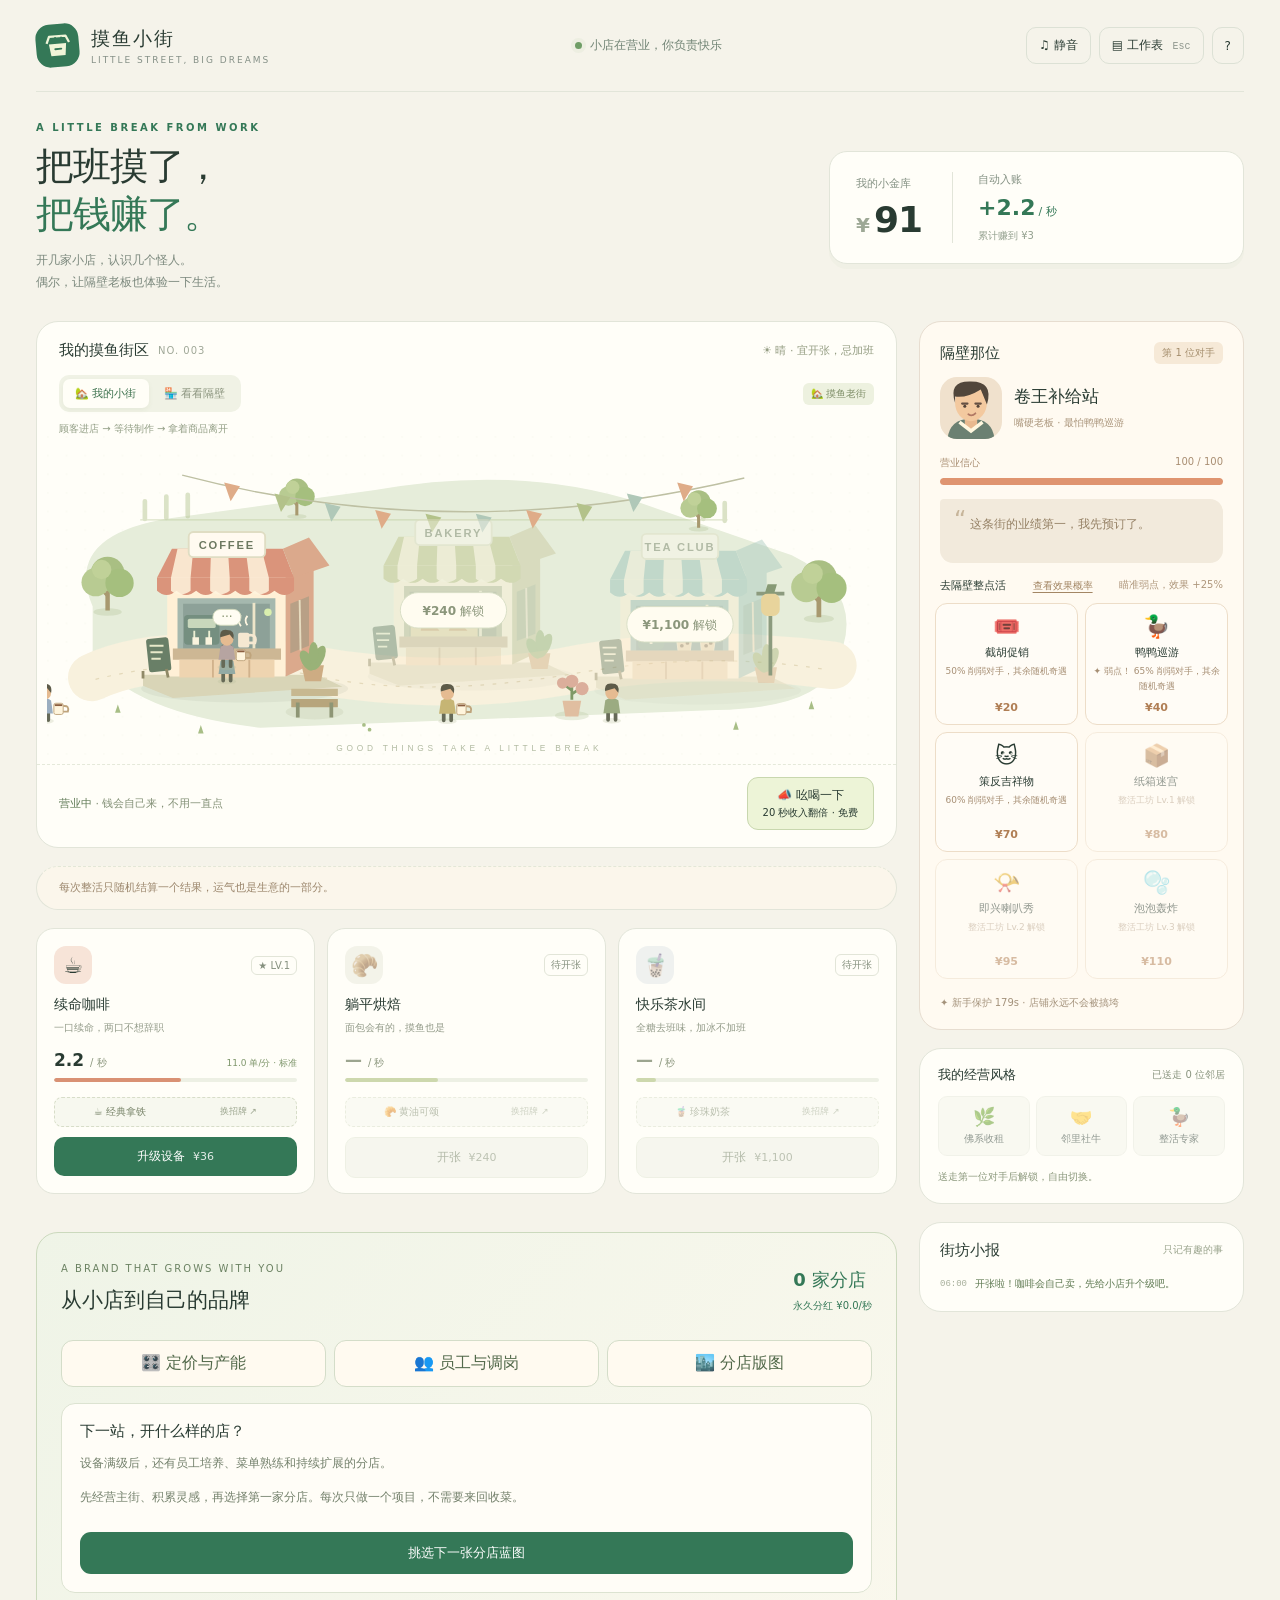
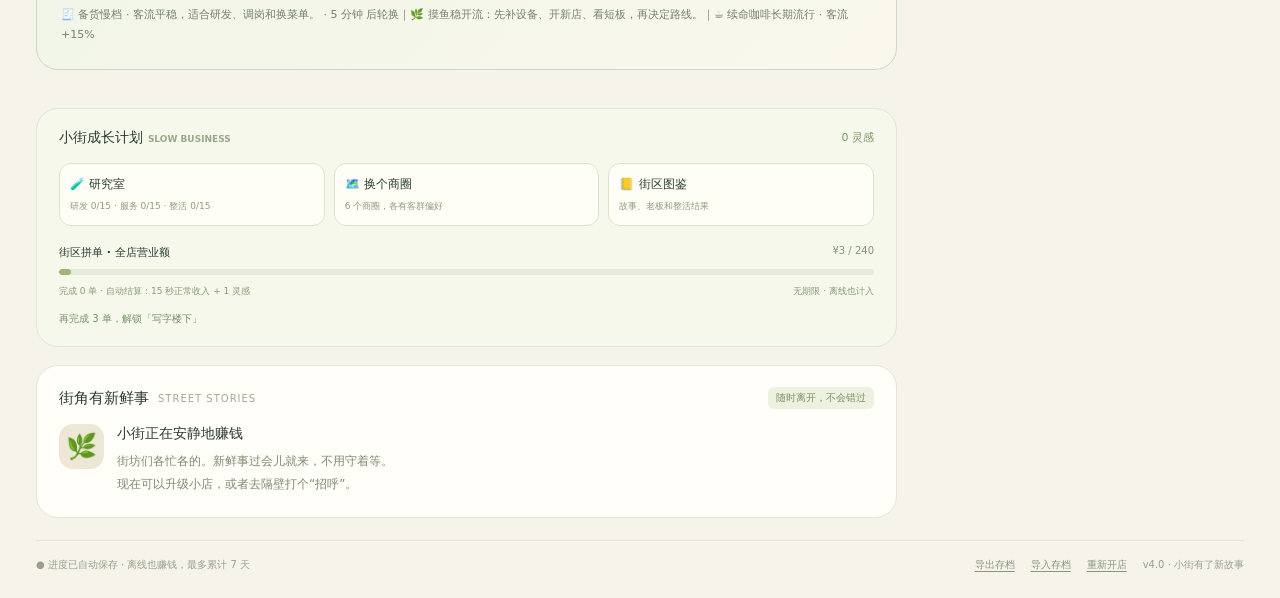
==== src/index.html @ 8020c385 "Initial Workspace version of moyu street game" ====
<!doctype html>
<html lang="zh-CN">
<head>
<meta charset="utf-8">
<meta name="viewport" content="width=device-width,initial-scale=1">
<meta name="theme-color" content="#f5f3ea">
<title>摸鱼小街 · 把班摸了，把钱赚了</title>
<style>
:root{--paper:#f5f3ea;--ink:#293b32;--muted:#859087;--green:#347857;--lime:#deedac;--orange:#e8784f;--line:#e2e5d9;--white:#fffef8;--radius:22px;font-family:"Microsoft YaHei","PingFang SC",system-ui,sans-serif;color:var(--ink);background:var(--paper);font-synthesis:none}
*{box-sizing:border-box}body{margin:0}button,input{font:inherit}button{cursor:pointer;touch-action:manipulation;color:inherit}button:disabled{cursor:not-allowed}button:focus-visible,a:focus-visible,summary:focus-visible,[tabindex]:focus-visible{outline:3px solid #ec956b;outline-offset:4px}button{transition:transform .16s,background .16s,box-shadow .16s}button:not(:disabled):active{transform:translateY(2px)}button:not(:disabled):hover{filter:brightness(.97)}button:disabled{opacity:.5}a{color:var(--green)}[hidden]{display:none!important}.wrap{max-width:1432px;margin:auto;padding:0 36px 24px}.topbar{height:92px;display:flex;align-items:center;justify-content:space-between;border-bottom:1px solid var(--line);gap:20px}.brand{display:flex;gap:12px;align-items:center}.brandmark{width:43px;height:43px;background:var(--green);border-radius:14px;color:white;display:grid;place-items:center;transform:rotate(-5deg)}.brandmark svg{width:30px}.brand strong{display:block;font-size:19px;letter-spacing:2px}.brand small{font-size:9px;letter-spacing:2px;color:var(--muted);display:block;margin-top:3px}.header-note{font-size:12px;color:#718475;display:flex;align-items:center;gap:8px}.dot{display:inline-block;width:7px;height:7px;background:#6f9d66;border-radius:50%;box-shadow:0 0 0 4px #6f9d6610}.tools{display:flex;gap:8px}.tool{border:1px solid #dce1d5;background:transparent;border-radius:10px;padding:9px 12px;font-size:12px}.tool kbd{font-size:10px;margin-left:6px;opacity:.5}.hero{display:flex;justify-content:space-between;align-items:center;padding:30px 0 28px;gap:24px}.eyebrow{font-size:10px;letter-spacing:2.5px;color:var(--green);font-weight:700;margin:0 0 10px}.hero h1{font-size:38px;letter-spacing:-1px;line-height:1.25;margin:0;font-weight:800}.hero h1 span{color:var(--green)}.hero p.subtitle{font-size:12px;color:#7b887d;margin:12px 0 0;line-height:1.8}.wallet{display:flex;align-items:center;gap:30px;background:var(--white);border:1px solid var(--line);border-radius:18px;padding:20px 26px;min-width:415px;box-shadow:0 5px 0 #e8eadd66}.stat-label{font-size:11px;color:#849183;display:block;margin-bottom:8px}.cash{font-size:36px;font-weight:800;letter-spacing:-1px;font-variant-numeric:tabular-nums;white-space:nowrap}.cash small{font-size:20px;color:#9da895;margin-right:5px}.wallet-right{border-left:1px solid var(--line);padding-left:25px;min-width:110px}.rate{font-size:22px;font-weight:750;color:var(--green);font-variant-numeric:tabular-nums}.rate small{font-size:11px;font-weight:400;margin-left:3px}.lifetime{font-size:10px;color:#93a08e;margin-top:9px}.layout{display:grid;grid-template-columns:minmax(0,1fr) 325px;gap:22px;align-items:start}.left,.right{min-width:0;display:flex;flex-direction:column;gap:18px}.panel{background:var(--white);border:1px solid var(--line);border-radius:var(--radius);overflow:hidden}.scene-head{padding:19px 22px 0;display:flex;align-items:center;justify-content:space-between;gap:12px}.section-title{margin:0;font-size:15px;font-weight:750;display:flex;gap:9px;align-items:center}.section-title small{font-weight:400;font-size:10px;color:#a0a898;letter-spacing:1px}.weather{font-size:11px;color:#949d82;white-space:nowrap}.scene{position:relative;aspect-ratio:900/352;margin:0 10px;isolation:isolate}.scene svg{width:100%;height:100%;display:block}.scene-bottom{display:flex;justify-content:space-between;align-items:center;gap:12px;padding:12px 22px 17px;border-top:1px dashed #e5e9da}.scene-tip{font-size:11px;line-height:1.8;color:#839076}.scene-tip b{color:#5e7954;font-weight:500}.boost{padding:9px 15px;border:1px solid #c8d7ae;border-radius:11px;background:#edf4d7;font-size:12px;font-weight:700;white-space:nowrap}.boost span{font-weight:400;font-size:10px;display:block;margin-top:2px}.shop-grid{display:grid;grid-template-columns:repeat(3,minmax(0,1fr));gap:12px}.shop-card{padding:17px 17px 15px;border:1px solid var(--line);background:var(--white);border-radius:18px;position:relative;transition:box-shadow .2s}.shop-card.selected{box-shadow:0 0 0 3px #aeca92}.shop-top{display:flex;align-items:center;justify-content:space-between;margin-bottom:12px}.shop-icon{width:38px;height:38px;border-radius:12px;display:grid;place-items:center;font-size:22px;background:var(--tint)}.level{font-size:10px;color:#85907e;border:1px solid #e2e5d8;border-radius:6px;padding:3px 6px;font-variant-numeric:tabular-nums}.shop-card h3{font-size:14px;margin:0 0 5px}.shop-desc{font-size:10px;color:#939b89;margin:0 0 14px;line-height:1.7;min-height:17px}.shop-earning{display:flex;align-items:baseline;justify-content:space-between;margin-bottom:8px;gap:4px}.shop-earning strong{font-size:17px;font-variant-numeric:tabular-nums}.shop-earning small{font-size:10px;font-weight:400;color:#8b967d}.shop-earning .next{font-size:9px;color:#7d956a}.progress{height:4px;background:#edf0e4;border-radius:10px;margin-bottom:15px;overflow:hidden}.progress i{display:block;height:100%;background:var(--accent);border-radius:10px;width:0}.buy{width:100%;border:0;background:var(--green);color:white;border-radius:10px;padding:11px 5px;display:flex;justify-content:center;gap:8px;align-items:center;font-size:12px;font-weight:700}.buy .price{font-size:11px;font-weight:500;opacity:.85}.shop-card.locked .buy{background:#eef0e5;color:#69775c;border:1px solid #dee4d1}.shop-card.locked .shop-icon{filter:grayscale(.6);opacity:.65}.shop-card.locked .progress i{background:#cdd8ad}.shop-card.locked .shop-earning{color:#9ca58f}.event-card{padding:21px 22px;background:#fffef8;position:relative}.event-top{display:flex;align-items:center;justify-content:space-between;margin-bottom:15px}.pill{font-size:10px;display:inline-flex;padding:4px 8px;border-radius:6px;background:#edf1df;color:#7e8e67}.event-content{display:flex;gap:13px;align-items:flex-start}.portrait{width:45px;height:45px;border-radius:14px;background:#efe7d5;display:grid;place-items:center;font-size:25px;flex-shrink:0}.event-copy h3{font-size:14px;margin:1px 0 7px}.event-copy p{margin:0;font-size:12px;color:#808974;line-height:1.9}.choices{display:flex;gap:8px;flex-wrap:wrap;margin-top:16px}.choice{flex:1;min-width:125px;text-align:left;background:#f3f5e9;border:1px solid #e3e8d4;border-radius:11px;padding:11px 12px;font-size:12px}.choice small{display:block;color:#899776;font-size:10px;margin-top:5px;line-height:1.6}.empty-event{color:#8c967f;font-size:12px;line-height:2}.rival{border-color:#e7ddd0;background:#fffaf1}.rival-head{padding:20px 20px 13px;display:flex;align-items:center;justify-content:space-between}.rival-head .pill{background:#f6e9d7;color:#a48d6c}.rival-person{display:flex;gap:12px;align-items:center;padding:0 20px}.rival-avatar{height:62px;width:62px;flex-shrink:0;border-radius:17px;background:#f0e1cd;overflow:hidden}.rival-avatar svg{width:100%;height:100%}.rival-info h3{font-size:17px;margin:0 0 6px}.rival-info p{font-size:10px;color:#aa957b;margin:0;line-height:1.7}.rival-health{padding:17px 20px 0}.health-label{display:flex;justify-content:space-between;font-size:10px;color:#a98e72;margin-bottom:8px}.health{height:7px;background:#efdfcc;border-radius:10px;overflow:hidden}.health i{display:block;background:#df9470;width:100%;height:100%;border-radius:10px;transition:width .6s}.bubble{margin:14px 20px;background:#f2eadc;border-radius:4px 13px 13px 13px;padding:12px 14px;min-height:64px;font-size:12px;line-height:1.8;color:#958165;position:relative}.bubble::before{content:"“";font-size:24px;line-height:18px;color:#c7b59a;margin-right:4px}.prank-heading{padding:1px 20px 10px;display:flex;justify-content:space-between;gap:5px;font-size:11px}.prank-heading span{color:#af977c;font-size:10px}.pranks{padding:0 15px 15px;display:flex;flex-direction:column;gap:7px}.prank{display:flex;align-items:center;gap:10px;width:100%;border:1px solid #edddc8;border-radius:12px;background:#fffcf6;text-align:left;padding:11px 12px}.prank .emoji{font-size:22px}.prank .name{font-size:12px;font-weight:700;display:block}.prank .effect{font-size:9px;color:#a68e73;display:block;margin-top:4px}.prank .cost{margin-left:auto;font-size:11px;font-weight:700;color:#b07e54;white-space:nowrap}.protection{font-size:9px;color:#a4927b;line-height:1.8;padding:0 20px 17px;margin:0}.style-card{padding:17px 18px}.style-header{display:flex;justify-content:space-between;align-items:center;margin-bottom:12px}.style-header h3{font-size:13px;margin:0}.style-header span{font-size:10px;color:#89947e}.style-options{display:grid;grid-template-columns:repeat(3,1fr);gap:6px}.style-option{background:#f4f5eb;border:1px solid #e5e7db;border-radius:9px;padding:9px 2px;font-size:10px}.style-option span{display:block;font-size:18px;margin-bottom:5px}.style-option.active{background:#e5efd2;border-color:#aebf93;color:#4d713b}.style-note{font-size:10px;color:#8b987c;line-height:1.8;margin:12px 0 0;min-height:18px}.log-panel{padding:18px 20px}.log-title{display:flex;align-items:center;justify-content:space-between;margin-bottom:15px}.log-title span{font-size:10px;color:#9ba58e}.log-list{list-style:none;margin:0;padding:0;display:flex;flex-direction:column;gap:13px;max-height:194px;overflow:auto;scrollbar-width:thin}.log-list li{font-size:10px;line-height:1.8;color:#8b927e;display:flex;gap:8px}.log-list time{font-family:ui-monospace,monospace;font-size:9px;color:#a7af9b;flex-shrink:0;padding-top:1px}.log-list li:first-child{color:#5d7850}.footer{margin-top:22px;padding:15px 0 0;border-top:1px solid var(--line);display:flex;justify-content:space-between;gap:15px;color:#97a18c;font-size:10px;line-height:1.8}.footer button{padding:0;border:0;background:none;color:#88967b;font-size:10px;text-decoration:underline;text-underline-offset:3px}.footer-right{display:flex;gap:16px;align-items:center}.toast{position:fixed;bottom:30px;left:50%;transform:translate(-50%,20px);opacity:0;pointer-events:none;background:#304a38;color:#f6f8e9;padding:14px 22px;border-radius:13px;box-shadow:0 8px 30px #23392522;font-size:12px;z-index:40;max-width:min(90vw,560px);line-height:1.8;transition:.25s}.toast.show{opacity:1;transform:translate(-50%,0)}.float-coin{position:absolute;pointer-events:none;font-size:15px;font-weight:800;color:#b27e23;animation:coinup 1.5s ease-out forwards;text-shadow:0 2px white;z-index:2}.celebration{position:fixed;inset:0;pointer-events:none;z-index:35;overflow:hidden}.confetti{position:absolute;top:-20px;width:9px;height:15px;animation:fall 1.6s ease-in forwards}.customer{animation:stroll 17s linear infinite}.customer.back{animation:strollback 24s linear infinite}.customer.bob{animation:bob 2s ease-in-out infinite}.steam{animation:steam 3s ease-in-out infinite}.bunting{transform-origin:50% 0;animation:sway 3s ease-in-out infinite}.open-sign{animation:signpulse 4s ease-in-out infinite}.store-touch{cursor:pointer;outline:none}.store-body{transform-box:fill-box;transform-origin:50% 82%;transition:transform .28s cubic-bezier(.2,.8,.2,1),filter .28s cubic-bezier(.2,.8,.2,1),opacity .2s}.store-touch:hover .store-body,.store-touch:focus-visible .store-body,.store-touch.active-store .store-body{transform:translateY(-8px) scale(1.075);filter:drop-shadow(0 14px 12px #5c6d4a26) brightness(1.025)}.store-touch:hover .shop-roof,.store-touch:focus-visible .shop-roof,.store-touch.active-store .shop-roof{filter:brightness(1.05)}.store-touch .store-halo{opacity:0;transform-box:fill-box;transform-origin:center;transition:opacity .24s,transform .28s}.store-touch:hover .store-halo,.store-touch:focus-visible .store-halo,.store-touch.active-store .store-halo{opacity:1;transform:scale(1.05)}
@keyframes coinup{0%{opacity:0;transform:translateY(10px) scale(.8)}20%{opacity:1}100%{opacity:0;transform:translateY(-65px) scale(1.1)}}@keyframes fall{to{transform:translateY(100vh) rotate(450deg);opacity:0}}@keyframes stroll{from{transform:translateX(-90px)}to{transform:translateX(970px)}}@keyframes strollback{from{transform:translateX(970px)}to{transform:translateX(-90px)}}@keyframes bob{50%{transform:translateY(-3px)}}@keyframes steam{0%,100%{opacity:.25;transform:translateY(0)}50%{opacity:.6;transform:translateY(-5px)}}@keyframes sway{50%{transform:rotate(2deg)}}@keyframes signpulse{50%{opacity:.6}}
dialog{border:1px solid #dbe2cd;border-radius:24px;background:var(--white);padding:27px;max-width:440px;width:calc(100% - 32px);color:var(--ink);box-shadow:0 20px 90px #24362c33}dialog::backdrop{background:#27382c55;backdrop-filter:blur(4px)}dialog h2{font-size:23px;margin:7px 0 12px}dialog p{font-size:13px;color:#80906f;line-height:1.9}dialog .modal-icon{font-size:40px}dialog .modal-actions{display:flex;gap:10px;margin-top:20px}.primary,.secondary{border:0;background:var(--green);color:white;border-radius:11px;padding:12px 19px;font-size:13px}.secondary{background:#eef0e4;color:#738165}.offline-total{font-size:40px;font-weight:800;color:var(--green);margin:20px 0}.save-warning{background:#fff1d7;border-bottom:1px solid #eddbb3;padding:10px 18px;color:#8e6734;font-size:12px;text-align:center}.boss{position:fixed;inset:0;background:#fff;color:#333;z-index:100;font-family:Arial,"Microsoft YaHei",sans-serif;overflow:auto}.boss-head{padding:16px 24px;background:#217346;color:white;display:flex;justify-content:space-between;align-items:center}.boss-head button{border:0;background:transparent;color:white;font-size:14px}.boss-menu{padding:14px 25px;border-bottom:1px solid #ddd;font-size:13px;word-spacing:25px}.formula{padding:11px 25px;background:#fafafa;border-bottom:1px solid #ddd;font-size:12px;color:#777}.sheet{border-collapse:collapse;width:100%;font-size:12px;text-align:center;white-space:nowrap}.sheet th,.sheet td{border:1px solid #ddd;height:33px;padding:5px 12px}.sheet th{background:#f3f3f3;font-weight:400}.sheet .heading td{background:#eaf1ec;font-weight:bold}.sheet .selected{outline:2px solid #217346;outline-offset:-2px}.sheet-tabs{position:fixed;bottom:0;left:0;right:0;background:#f6f6f6;border-top:1px solid #ddd;height:35px;padding:8px 40px;font-size:12px;color:#217346}.sheet-note{color:#999;font-size:11px;padding:15px 25px}
@media(min-width:1500px){.wrap{padding-top:10px}.scene{aspect-ratio:900/380}.hero{padding:35px 0}}
@media(max-width:1100px){.wrap{padding:0 24px 20px}.layout{grid-template-columns:minmax(0,1fr) 295px;gap:16px}.shop-card{padding:13px 12px}.hero h1{font-size:32px}.wallet{min-width:355px;gap:20px;padding:17px 20px}.cash{font-size:31px}.header-note{display:none}.scene{margin:8px 0}.scene-head{padding:16px 16px 0}.scene-bottom{padding:11px 16px 15px}.shop-desc{font-size:9px}.shop-earning .next{display:none}}
@media(max-width:850px){.layout{grid-template-columns:1fr}.right{display:grid;grid-template-columns:1fr 1fr;align-items:start}.rival{grid-row:span 2}.log-panel{min-height:210px}.scene{aspect-ratio:900/340}.hero h1{font-size:30px}.wallet{min-width:330px}.hero{gap:20px}.subtitle{max-width:250px}.cash{font-size:28px}.rate{font-size:19px}.wallet-right{padding-left:18px}.shop-earning .next{display:block}}
@media(max-width:580px){.wrap{padding:0 15px 18px}.topbar{height:74px;gap:8px}.brand{gap:8px}.brandmark{width:35px;height:35px;border-radius:11px}.brand strong{font-size:16px}.brand small{font-size:7px;letter-spacing:1.6px}.tool{padding:8px;font-size:10px}.tool kbd{display:none}.tools{gap:5px}.hero{display:block;padding:24px 0 20px}.hero h1{font-size:30px}.hero h1 br{display:none}.hero p.subtitle{max-width:none;margin:9px 0 18px;font-size:11px}.eyebrow{font-size:9px;margin-bottom:9px}.wallet{min-width:0;padding:15px 20px;justify-content:space-between;gap:15px}.cash{font-size:32px}.wallet-right{min-width:125px}.stat-label{margin-bottom:5px}.layout{gap:16px}.left{gap:14px}.section-title{font-size:13px}.section-title small{font-size:8px}.weather{font-size:9px}.scene{aspect-ratio:900/390;overflow:hidden}.scene svg{width:115%;max-width:none;margin-left:-7.5%}.scene-bottom{gap:5px}.scene-tip{font-size:9px}.boost{font-size:10px;padding:7px 10px}.boost span{font-size:8px}.shop-grid{gap:7px}.shop-card{padding:12px 9px;border-radius:15px}.shop-card h3{font-size:12px}.shop-icon{width:29px;height:29px;font-size:17px;border-radius:9px}.level{font-size:8px;padding:3px}.shop-desc{font-size:8px;min-height:27px;margin-bottom:9px}.shop-earning strong{font-size:14px}.shop-earning small{font-size:8px}.shop-earning .next{display:none}.buy{display:block;padding:9px 1px;font-size:10px}.buy .price{font-size:10px;margin-left:3px}.shop-top{margin-bottom:11px}.progress{margin-bottom:11px}.event-card{padding:17px 16px}.event-copy p{font-size:11px}.choice{padding:10px;min-width:100px;font-size:11px}.choice small{font-size:9px}.right{grid-template-columns:1fr}.rival{grid-row:auto}.pranks{display:grid;grid-template-columns:repeat(3,1fr);gap:6px;padding:0 13px 13px}.prank{display:block;padding:11px 6px;text-align:center}.prank .emoji{font-size:23px}.prank .name{font-size:11px;margin-top:6px}.prank .effect{font-size:8px;min-height:26px;line-height:1.6}.prank .cost{display:block;margin-top:7px}.bubble{min-height:0}.log-panel{min-height:0}.footer{display:block;font-size:9px;margin-top:16px}.footer-right{margin-top:8px}.toast{bottom:18px;font-size:11px;width:max-content;text-align:center}}
@media(prefers-reduced-motion:reduce){*,*::before,*::after{animation:none!important;transition:none!important}.customer{display:none}.float-coin,.confetti{display:none}.store-body{transition:none!important}.store-touch:hover .store-body,.store-touch:focus-visible .store-body,.store-touch.active-store .store-body{transform:none}}
.stage-tools{padding:15px 22px 0;display:flex;align-items:center;justify-content:space-between;gap:12px}.view-tabs{display:flex;background:#f0f2e5;padding:4px;border-radius:10px;gap:3px}.view-tab{font-size:11px;padding:7px 12px;border:0;border-radius:7px;background:transparent;color:#8b947e}.view-tab[aria-pressed=true]{background:#fffef7;color:#3b704c;box-shadow:0 2px 5px #526c3610}.scene-caption{font-size:10px;color:#929e85}.scene{overflow:hidden}.stage-receipt{padding:11px 22px;border-top:1px dashed #e2e7d7;font-size:11px;color:#9b866c;background:#fbf6eb;line-height:1.8;min-height:43px}.scene .float-coin{z-index:3}.menu-btn{width:100%;margin:0 0 10px;border:1px dashed #d7ddc8;border-radius:8px;background:#f7f8ef;padding:7px 3px;color:#778368;font-size:10px;display:flex;justify-content:space-around;gap:2px}.menu-btn small{font-size:9px;color:#9da790}.long-panel{padding:20px 22px;background:#f5f8eb}.long-head{display:flex;justify-content:space-between;gap:12px;align-items:center;margin-bottom:16px}.long-head h2{margin:0;font-size:14px}.long-head span{font-size:11px;color:#7d9766}.long-actions{display:grid;grid-template-columns:repeat(3,1fr);gap:9px;margin-bottom:19px}.long-action{border:1px solid #dce3cb;background:#fffef6;border-radius:12px;padding:12px 10px;text-align:left}.long-action b{font-size:12px;display:block;margin-bottom:6px}.long-action small{font-size:9px;line-height:1.6;color:#8f9a7f;display:block}.contract-head{display:flex;justify-content:space-between;gap:9px;font-size:11px;margin-bottom:9px}.contract-head span{font-variant-numeric:tabular-nums;color:#859575;font-size:10px}.contract-track{height:6px;border-radius:9px;background:#e4ead7;overflow:hidden}.contract-track i{height:100%;display:block;border-radius:9px;background:#9fb775;transition:width .4s}.contract-foot{display:flex;justify-content:space-between;gap:10px;font-size:9px;color:#8b9a76;margin-top:8px;line-height:1.8}.next-district{font-size:10px;color:#759265;margin:13px 0 0}.prank-heading button{background:none;padding:0;border:0;font-size:10px;color:#a38664;text-decoration:underline;text-underline-offset:3px}.pranks{display:grid;grid-template-columns:1fr 1fr;gap:7px}.prank{flex-direction:column;gap:6px;text-align:center;padding:10px 6px;min-height:117px}.prank .effect{line-height:1.7;min-height:29px}.prank .cost{margin:auto 0 0}.prank .name{font-size:11px}.prank .emoji{font-size:22px}.prank-heading{flex-wrap:wrap}.prank[disabled] .effect{opacity:.8}.research-row{display:flex;gap:12px;align-items:center;border-bottom:1px solid #e5e9d9;padding:17px 0}.research-row:last-child{border:0}.research-row .research-icon{font-size:28px}.research-row>div{flex:1}.research-row b{font-size:13px}.research-row small{font-size:10px;color:#8b9a7d}.research-row p{font-size:11px;margin:6px 0}.research-row button{padding:9px 12px;font-size:11px}.menu-grid{display:grid;grid-template-columns:1fr 1fr;gap:10px;margin-top:18px}.menu-item{background:#f5f7ec;border:1px solid #e0e7d0;border-radius:13px;text-align:left;padding:14px;display:flex;flex-direction:column;gap:7px}.menu-item>span{font-size:25px}.menu-item b{font-size:13px}.menu-item small{font-size:11px;color:#879777;line-height:1.8}.menu-item em{font-size:10px;font-style:normal;color:#7f9c60}.menu-item.chosen{border-color:#9bb87f;background:#eaf3d9}.journal-title{font-size:13px;margin-top:22px}.journal-grid{display:grid;grid-template-columns:repeat(2,1fr);gap:6px}.journal-item{font-size:10px;padding:9px;background:#f0f1e7;border-radius:7px;color:#a2aa98}.journal-item.found,.journal-dot.found{color:#528149;background:#e9f2d9}.journal-dot{font-size:9px;color:#bbc0ad;padding:2px 3px;border-radius:3px}.journal-prank{line-height:2.2!important;font-size:12px!important}.odds-scroll{overflow:auto}.odds-table{border-collapse:collapse;font-size:10px;white-space:nowrap}.odds-table th,.odds-table td{padding:8px;border:1px solid #e4e9d5;text-align:center}.odds-table th{background:#f0f4e4}.odds-table td{color:#82946f}dialog{max-height:85vh;overflow:auto}dialog:has(.odds-table){max-width:660px}#visitorLayer{pointer-events:none}.right{position:relative}.protection{font-size:10px}.scene-panel:has(#rivalBuilding){background:#fffaf1;border-color:#e7dccb}
@media(max-width:850px){.right{grid-template-columns:1fr 1fr}.rival{grid-row:span 2}.pranks{grid-template-columns:1fr 1fr}.stage-tools{padding:12px 17px 0}.long-panel{padding:18px}.stage-receipt{padding:10px 17px}}
@media(max-width:580px){.right{grid-template-columns:1fr}.pranks{grid-template-columns:repeat(3,1fr)}.prank{display:flex;min-height:135px}.scene-caption{display:none}.stage-tools{padding:12px 13px 0}.view-tab{padding:7px 10px;font-size:10px}.stage-tools>.pill{font-size:9px}.stage-receipt{font-size:10px;min-height:48px}.menu-btn{font-size:8px;display:block;padding:6px 2px}.menu-btn small{display:none}.long-panel{padding:17px 14px}.long-actions{gap:6px}.long-action{padding:10px 7px}.long-action b{font-size:10px}.long-action small{font-size:8px}.contract-head{font-size:10px}.contract-foot{display:block}.long-head h2{font-size:13px}.long-head span{font-size:10px}.menu-item{padding:11px}.menu-item small{font-size:10px}.shop-desc{display:none}.prank .effect{font-size:9px;min-height:33px}}

.company-panel{padding:24px;margin:20px 0;background:linear-gradient(130deg,#eff4e7,#faf8ed);border-color:#cbd9bd}.company-top,.ops-title{display:flex;justify-content:space-between;gap:12px;align-items:center}.company-kicker{font-size:10px;letter-spacing:2px;color:#6b8262}.company-panel h2{font-size:21px;margin:10px 0}.company-panel p{font-size:12px;color:#74816c;line-height:1.8}.company-tools{display:flex;gap:8px;flex-wrap:wrap;margin:16px 0}.company-tools button{flex:1;padding:12px 10px;background:#fffaf0;border:1px solid #d4ddc9;border-radius:12px;color:#52694a;font-weight:700;cursor:pointer}.company-number{font-size:18px;font-weight:800;color:#347857;white-space:nowrap}.company-number small{display:block;font-size:10px;font-weight:400;margin-top:7px}.company-project{background:#fffdf7;border:1px solid #dce3d1;border-radius:14px;padding:18px}.company-project h3{margin:0;font-size:15px}.company-project .primary{width:100%;margin-top:12px}.market-trend{font-size:11px!important;margin:12px 0 0!important}.ops-card{border:1px solid #e0e3d7;border-radius:14px;padding:16px;margin:14px 0}.ops-title span{font-size:11px;color:#859478}.ops-metrics{display:grid;grid-template-columns:repeat(3,1fr);gap:10px;margin:16px 0}.ops-metrics span{font-size:10px;color:#879079}.ops-metrics b{display:block;font-size:22px;line-height:1.6;color:#3d674c}.bottleneck{padding:8px 10px;background:#f2f3e5;border-radius:8px;font-size:11px!important}.price-options{display:flex;gap:6px}.price-options button{flex:1;min-width:0;padding:12px 5px;background:#fafaf4;border:1px solid #dbdfce;border-radius:10px;color:#65725b;cursor:pointer}.price-options small{display:block;font-size:9px;margin-top:7px}.price-options button.selected,.staff-assign button.selected{border-color:#448662;background:#e6f0de;color:#2a6749}.staff-grid{display:grid;grid-template-columns:1fr 1fr;gap:12px}.staff-card{border:1px solid #dedfcf;border-radius:14px;padding:16px;background:#fffdf7}.staff-face{font-size:32px;margin-bottom:8px}.staff-card b{display:block}.staff-card b small{font-size:10px;color:#8d997d;margin-left:7px}.staff-card p{font-size:11px!important;min-height:42px}.staff-card>span{display:block;font-size:10px;color:#8a917d;margin-bottom:12px}.staff-assign{display:flex;flex-wrap:wrap;gap:4px}.staff-assign button{padding:7px 9px;border:1px solid #dbdfce;border-radius:7px;color:#697a60;background:#f6f7ee;cursor:pointer;font-size:10px}.project-offers{display:grid;grid-template-columns:repeat(3,1fr);gap:12px}.project-offer{padding:15px;border:1px solid #d6dfcd;border-radius:12px;background:#fffdf6;display:flex;flex-direction:column}.project-offer>span{font-size:32px}.project-offer h3{font-size:15px;margin:12px 0}.project-offer p{font-size:11px!important}.project-offer>b{font-size:12px;color:#476b4e}.project-offer>small{font-size:10px;line-height:1.7;color:#8a907c;margin:10px 0 16px}.project-offer .primary{font-size:11px;padding:11px 6px;margin-top:auto;line-height:1.7}.project-offer .primary small{opacity:.7;font-weight:400}.project-line{display:grid;grid-template-columns:1fr auto;gap:8px;font-size:12px;margin:16px 0}.project-line small{display:block;font-size:10px;color:#98a089;margin-top:6px}.project-line .contract-track{grid-column:1/-1}.portfolio-stats{display:flex;justify-content:space-between;gap:10px;font-size:11px}.portfolio-stats b{display:block;margin-top:8px;font-size:23px;color:#3c7651}.portfolio-grid{display:grid;grid-template-columns:repeat(3,1fr);gap:10px}.portfolio-grid article{background:#f1f3e6;border-radius:12px;padding:18px;text-align:center}.portfolio-grid article span{font-size:32px;display:block}.portfolio-grid article b{display:block;font-size:12px;margin:10px 0}.portfolio-grid article small{font-size:10px;color:#879174;line-height:1.6}#infoDialog:has(.project-offers),#infoDialog:has(.staff-grid),#infoDialog:has(.ops-card){max-width:790px;width:calc(100% - 36px)}.cinema-caption{font:600 13px 'Microsoft YaHei',sans-serif;fill:#53684e}.stage-receipt{min-height:42px}.scene svg{overflow:hidden}#healthFill{transition:width .6s ease}button:disabled{cursor:not-allowed;opacity:.5}
@media(max-width:600px){.company-panel{padding:17px}.company-top{align-items:start}.company-number{font-size:16px}.company-panel h2{font-size:18px}.company-tools{gap:5px}.company-tools button{font-size:11px;padding:11px 7px}.staff-grid,.project-offers{grid-template-columns:1fr}.project-offer{display:grid;grid-template-columns:40px 1fr;gap:5px 10px}.project-offer h3{margin:8px 0}.project-offer>p,.project-offer>b,.project-offer>small,.project-offer>button{grid-column:1/-1}.project-offer>small{margin:2px 0 8px}.price-options b{font-size:11px}.price-options small{font-size:9px;line-height:1.7}.ops-card{padding:12px}.ops-metrics b{font-size:20px}.portfolio-grid{grid-template-columns:1fr 1fr}.portfolio-stats{font-size:10px}.company-project{padding:14px}}

.street-status{padding:16px 20px;margin:14px 0;background:#fff9e8;border-color:#e2d8b9}.vacancy-note{display:flex;flex-direction:column;gap:7px;color:#6b8053;font-size:13px}.vacancy-note span{font-size:11px;color:#929b7d}.nuisance-notice>b{display:block;font-size:12px;color:#ad835a;margin:4px 0 10px}.nuisance-notice>div{display:flex;gap:8px;flex-wrap:wrap}.nuisance-notice button{border:1px dashed #c5a970;border-radius:10px;padding:12px;background:#fffdf4;color:#8f794e;font-size:11px;cursor:pointer;flex:1}.nuisance-notice small{display:block;color:#aa9b78;font-size:9px;margin-top:6px}.research-gate{display:block;color:#9e8d65!important;line-height:1.8;margin:6px 0}.promotion-star{font-size:38px;color:#c4a259;letter-spacing:7px;margin:24px 0}.promotion-list{padding:12px 20px;background:#f3f4e8;border-radius:13px;margin:18px 0}.research-row>div{min-width:0}.level{max-width:none;white-space:nowrap;font-size:10px}#scene [data-nuisance]:focus{outline:none;filter:drop-shadow(0 0 3px #d1ab65)}.street-status[hidden]{display:none}
@media(max-width:600px){.street-status{padding:14px}.nuisance-notice>div{flex-direction:column}.vacancy-note{font-size:12px}.promotion-star{font-size:30px}.research-row .secondary{padding:9px 10px;white-space:nowrap}.research-row{gap:9px}}

</style>
</head>
<body>
<div id="saveWarning" class="save-warning" hidden>浏览器暂不允许保存进度。请用底部「导出存档」备份，本次仍可正常游玩。</div>
<div class="wrap" id="gameRoot">
 <header class="topbar">
  <div class="brand"><div class="brandmark"><svg viewBox="0 0 40 40" fill="none" aria-hidden="true"><path d="M8 17h23l-2 16H10L8 17Z" fill="#f0f5d8"/><path d="M5 16 9 7h22l4 9" stroke="#f0f5d8" stroke-width="3" stroke-linejoin="round"/><path d="M17 9v6m8-6 1 6M16 24h8" stroke="#347857" stroke-width="2.5" stroke-linecap="round"/></svg></div><div><strong>摸鱼小街</strong><small>LITTLE STREET, BIG DREAMS</small></div></div>
  <div class="header-note"><span class="dot"></span> 小店在营业，你负责快乐</div>
  <div class="tools"><button class="tool" id="soundBtn" aria-pressed="false">♫ 静音</button><button class="tool" id="workBtn">▤ 工作表 <kbd>Esc</kbd></button><button class="tool" id="helpBtn" aria-label="玩法说明">?</button></div>
 </header>
 <section class="hero">
  <div><p class="eyebrow">A LITTLE BREAK FROM WORK</p><h1>把班摸了，<br><span>把钱赚了。</span></h1><p class="subtitle">开几家小店，认识几个怪人。<br>偶尔，让隔壁老板也体验一下生活。</p></div>
  <div class="wallet"><div><span class="stat-label">我的小金库</span><div class="cash"><small>¥</small><span id="cash">88</span></div></div><div class="wallet-right"><span class="stat-label">自动入账</span><div class="rate">+<span id="rate">2</span><small>/ 秒</small></div><div class="lifetime" id="lifetime">累计赚到 ¥0</div></div></div>
 </section>
 <main class="layout">
  <div class="left">
   <section class="panel scene-panel"><div class="scene-head"><h2 class="section-title"><span id="sceneTitle">我的摸鱼街区</span> <small>NO. 003</small></h2><span class="weather">☀ 晴 · 宜开张，忌加班</span></div><div class="stage-tools"><div class="view-tabs"><button class="view-tab" id="homeView" aria-pressed="true">🏡 我的小街</button><button class="view-tab" id="rivalView" aria-pressed="false">🏪 看看隔壁</button></div><span class="pill" id="districtLabel">摸鱼老街</span></div><p class="scene-caption" id="sceneCaption" style="padding:0 22px;margin:10px 0 0">顾客进店 → 等待制作 → 拿着商品离开</p><div class="scene" id="scene" aria-label="你的商业街，顾客正在自动消费"></div><div class="scene-bottom"><div class="scene-tip" id="sceneTip"><b>营业中</b> · 钱会自己来，不用一直点</div><button class="boost" id="boostBtn">📣 吆喝一下<span>20 秒收入翻倍 · 免费</span></button></div></section>
   <div class="stage-receipt panel" id="lastResult">每次整活只随机结算一个结果。</div>
   <div class="street-status panel" id="streetStatus" hidden></div><section class="shop-grid" id="shops" aria-label="店铺升级"></section>
   <section class="panel company-panel"><div class="company-top"><div><span class="company-kicker">A BRAND THAT GROWS WITH YOU</span><h2 id="companyRank">从小店到自己的品牌</h2></div><div class="company-number"><span id="branchCount">0 家分店</span><small id="royalty">永久分红 ¥0/秒</small></div></div><div class="company-tools"><button id="manageBtn">🎛️ 定价与产能</button><button id="staffBtn">👥 员工与调岗</button><button id="portfolioBtn">🏙️ 分店版图</button></div><div class="company-project"><h3 id="companyTitle">下一站，开什么样的店？</h3><p id="companyDescription"></p><div id="projectSummary"></div><button class="primary" id="projectBtn">挑选下一张分店蓝图</button></div><p class="market-trend" id="marketTrend"></p></section>
   <section class="panel long-panel"><div class="long-head"><h2>小街成长计划 <small style="font-size:9px;color:#9aa88a">SLOW BUSINESS</small></h2><span id="ideaCount">0 灵感</span></div><div class="long-actions"><button class="long-action" id="researchBtn"><b>🧪 研究室</b><small id="researchSummary">研发 0/3 · 服务 0/3 · 整活 0/3</small></button><button class="long-action" id="districtBtn"><b>🗺️ 换个商圈</b><small>6 个商圈，各有客群偏好</small></button><button class="long-action" id="journalBtn"><b>📒 街区图鉴</b><small>故事、老板和整活结果</small></button></div><div class="contract-head"><b id="contractName">街区拼单 · 全店营业额</b><span id="contractProgress">0 / 240</span></div><div class="contract-track"><i id="contractFill"></i></div><div class="contract-foot"><span id="contractNote">自动结算，无需领取</span><span>无期限 · 离线也计入</span></div><p class="next-district" id="nextDistrict"></p></section>
   <section class="panel event-card"><div class="event-top"><h2 class="section-title">街角有新鲜事 <small>STREET STORIES</small></h2><span class="pill" id="eventStatus">不着急，随时处理</span></div><div id="eventContent"></div></section>
  </div>
  <aside class="right">
   <section class="panel rival"><div class="rival-head"><h2 class="section-title">隔壁那位</h2><span class="pill" id="rivalNumber">第 1 位对手</span></div><div class="rival-person"><div class="rival-avatar" id="rivalAvatar"></div><div class="rival-info"><h3 id="rivalName">卷王补给站</h3><p id="rivalTrait">嘴硬老板 · 最怕鸭鸭巡游</p></div></div><div class="rival-health"><div class="health-label"><span id="rivalState">营业信心</span><span id="rivalHp">100 / 100</span></div><div class="health" role="progressbar" aria-label="对手营业信心" aria-valuemin="0" aria-valuemax="100" aria-valuenow="100" id="rivalBar"><i id="healthFill"></i></div></div><div class="bubble" id="rivalQuote">我不是针对你，我是说这条街我全都要。</div><div class="prank-heading"><strong>去隔壁整点活</strong><button id="oddsBtn">查看效果概率</button><span id="prankStatus">每次捣乱后休息 45 秒</span></div><div class="pranks" id="pranks"></div><p class="protection" id="protection">✦ 新手保护中 · 你的店铺永远不会被搞垮</p></section>
   <section class="panel style-card"><div class="style-header"><h3>我的经营风格</h3><span id="defeatCount">已送走 0 位邻居</span></div><div class="style-options" id="styles"></div><p class="style-note" id="styleNote">送走第一位对手后解锁，自由切换。</p></section>
   <section class="panel log-panel"><div class="log-title"><h2 class="section-title">街坊小报</h2><span>只记有趣的事</span></div><ul class="log-list" id="logList"></ul></section>
  </aside>
 </main>
 <footer class="footer"><span id="saveStatus">● 进度自动保存 · 离线也赚钱，最多累计 7 天</span><div class="footer-right"><button id="exportBtn">导出存档</button><button id="importBtn">导入存档</button><button id="resetBtn">重新开店</button><span>v4.0 · 小街有了新故事</span></div></footer>
</div>
<input type="file" id="importFile" accept=".json,application/json" hidden>
<div class="toast" id="toast" role="status" aria-live="polite"></div><div class="celebration" id="celebration" aria-hidden="true"></div>
<dialog id="infoDialog" aria-labelledby="dialogTitle"><div class="modal-icon" id="dialogIcon">☕</div><h2 id="dialogTitle"></h2><div id="dialogBody"></div><div class="modal-actions" id="dialogActions"></div></dialog>
<section class="boss" id="boss" hidden aria-label="工作表视图"><div class="boss-head"><button id="returnBtn" aria-label="返回摸鱼小街">项目周报 · 数据汇总</button><span style="font-size:12px">已保存到本地</span></div><div class="boss-menu">文件 开始 插入 页面布局 公式 数据 审阅 视图</div><div class="formula">H8　 ▾　　　ƒx　　=SUM(D8:G8)</div><table class="sheet" id="sheet"></table><p class="sheet-note">内部工作表 · 统计口径：本期累计</p><div class="sheet-tabs">◁　▷　　数据明细　　　月度汇总　　　＋</div></section>
<script>
'use strict';
const KEY='little-street-save-v1', MAX_OFFLINE=7*86400, MAX_LEVEL=125;
const SHOP_DEFS=[
 {name:'续命咖啡',icon:'☕',desc:'一口续命，两口不想辞职',income:2,unlock:0,cost:36,tint:'#f7e4d8',accent:'#d99174',sign:'COFFEE'},
 {name:'躺平烘焙',icon:'🥐',desc:'面包会有的，摸鱼也是',income:7,unlock:240,cost:105,tint:'#eef0d0',accent:'#aaba67',sign:'BAKERY'},
 {name:'快乐茶水间',icon:'🧋',desc:'全糖去班味，加冰不加班',income:22,unlock:1100,cost:330,tint:'#e1eded',accent:'#86b5b2',sign:'TEA CLUB'}
];
const RIVALS=[
 {name:'卷王补给站',boss:'王卷卷',trait:'嘴硬老板',weak:1,color:'#6b8072',hello:'这条街的业绩第一，我先预订了。',hit:['优惠券比我的脸还大？','谁让鸭子来上班的？！','我的吉祥物怎么穿上你家工服了？'],bye:'我这叫战略转移，绝对不是开不下去。'},
 {name:'拼命三郎铺',boss:'张忙忙',trait:'促销狂魔',weak:0,color:'#b48769',hello:'买一送一！买二送老板的睡眠！',hit:['等等，你怎么比我还能送？','鸭子能不能先办张会员卡？','吉祥物也要双休？它不是玩偶吗？'],bye:'折扣打到底，老板先见底。我去休个假。'},
 {name:'随缘便利店',boss:'佛系阿福',trait:'淡定店长',weak:2,color:'#8699aa',hello:'客人来就来，不来我先喝杯茶。',hit:['缘分到你那边去了。','嘎嘎声还挺有禅意。','什么？连招财猫都不想躺平了？'],bye:'门关了，心开了。我去钓鱼。'},
 {name:'精致研究所',boss:'林讲究',trait:'精致达人',weak:1,color:'#af8d99',hello:'我家每杯咖啡都有自己的品牌故事。',hit:['传单的字体不对，影响整条街的审美。','这些鸭子破坏了我的极简构图！','那件荧光绿工服，真的很伤害我。'],bye:'暂停营业，重新定义营业。'},
 {name:'科技狠活屋',boss:'马程序',trait:'科技老板',weak:0,color:'#748bba',hello:'我的算法说，明天就能把你收购。',hit:['报错：顾客怎么被重定向了？','识别失败：鸭子不是有效用户。','吉祥物离职了？我没写这个分支。'],bye:'系统维护中。预计恢复时间：下辈子。'},
 {name:'好运来来来',boss:'钱多多',trait:'玄学掌柜',weak:2,color:'#ba9360',hello:'大师说这个铺位旺我，你懂什么。',hit:['你的优惠券把我的财运吸走了！','鸭子坐在财位上了，快请走！','你可以挖人，但怎么能挖我的财神！'],bye:'不是经营问题，是水星又逆行了。'}
];
const PRANKS=[{name:'截胡促销',icon:'🎟️',desc:'自己增收 20% · 对手掉信心',damage:18,min:20,seconds:8},{name:'鸭鸭巡游',icon:'🦆',desc:'召唤一群不讲道理的鸭子',damage:28,min:40,seconds:14},{name:'策反吉祥物',icon:'🐱',desc:'给它双休，让它换个老板',damage:40,min:70,seconds:22}];
const STYLES=[{id:'cozy',name:'佛系收租',icon:'🌿',desc:'所有店铺正常收入 +15%。安安静静把钱赚了。'},{id:'social',name:'邻里社牛',icon:'🤝',desc:'捣乱冷却降至 30 秒，费用打九折。'},{id:'chaos',name:'整活专家',icon:'🦆',desc:'捣乱造成的信心损失 +30%。邻居的快乐终结者。'}];
const EVENTS=[
 {icon:'🎧',who:'员工 · 小夏',title:'今天可以放点土味神曲吗？',text:'“老板，我做了八小时歌单。保证客人听完忘记自己来买什么。”',choices:[['放！快乐最重要','60 秒收入 +30%','music'],['去隔壁门口试播','对手信心 −12','musicRival'],['今天走安静路线','小费：20 秒正常收入','smallTip']]},
 {icon:'📦',who:'供货商 · 老陈',title:'有批长得很抽象的杯子',text:'“质量没问题，就是每个杯子都像在翻白眼。年轻人应该喜欢吧？”',choices:[['整一批情绪周边','花 20 秒收入，90 秒收入 +50%','cups'],['帮他想个广告词','感谢费：15 秒正常收入','thanks']]},
 {icon:'👩🏻',who:'常客 · 阿圆',title:'能做一杯香菜拿铁吗？',text:'“不加咖啡、不加奶、不要香菜。你自由发挥，我相信你的精神状态。”',choices:[['端上一杯白开水','稳稳获得 20 秒收入','smallTip'],['研发一杯空气拿铁','70% 获得 50 秒收入，30% 获得 5 秒','weirdDrink']]},
 {icon:'🤝',who:'隔壁老板',title:'要不先和平共处一会儿？',text:'“我妈说出门在外要和气生财。咱们先停战，客人一起招呼？”',choices:[['握手，先赚钱','90 秒互不捣乱，收入 +20%','truce'],['不握，我的鸭子还没下班','对手信心 −10','refuse']]},
 {icon:'🐈',who:'不请自来的猫',title:'它已经在收银台睡半小时了',text:'路过的客人越聚越多。猫睁开一只眼，仿佛在问：“我的出场费呢？”',choices:[['正式聘为店长','90 秒收入 +30%','cat'],['拍一张营业照','小费：20 秒正常收入','smallTip'],['邀请它去隔壁躺一会儿','对手信心 −12','catRival']]},
 {icon:'🤖',who:'店员 · 阿木',title:'咖啡机好像学会讲冷笑话了',text:'“它说自己很有压力，因为每天都在萃取。”店员已经笑到无法拉花。',choices:[['挂牌：脱口秀咖啡','60 秒收入 +50%','machine'],['让隔壁也听听','对手信心 −10','machineRival']]},
 {icon:'🧾',who:'会计 · 小算盘',title:'从旧围裙里翻出一张券',text:'“老板，是设备店的折扣券！也可以退成零钱。请选择你的快乐。”',choices:[['留着升级设备','下一次已开店铺升级打七五折','coupon'],['零钱也是钱','获得 30 秒正常收入','cashback']]},
 {icon:'☔',who:'街区天气预报',title:'下雨了，大家都在找地方躲',text:'雨不大，但很适合喝点热的、吃点甜的，再假装等雨停。',choices:[['搬几把椅子出来','90 秒收入 +30%','rain'],['借隔壁招牌给客人挡雨','对手信心 −12','rainRival']]}
];
const $=id=>document.getElementById(id), clamp=(n,a,b)=>Math.min(b,Math.max(a,n));
const finite=(v,f=0)=>typeof v==='number'&&Number.isFinite(v)?v:f;
const money=n=>{n=Math.max(0,finite(n));return n>=1e8?(n/1e8).toFixed(2)+'亿':n>=1e6?(n/1e4).toFixed(1)+'万':Math.floor(n).toLocaleString('zh-CN')};
const decimal=n=>Number.isInteger(n)?String(n):n.toFixed(1), seconds=t=>Math.max(0,Math.ceil(t/1000));
const esc=s=>String(s).replace(/[&<>"']/g,c=>({'&':'&amp;','<':'&lt;','>':'&gt;','"':'&quot;',"'":'&#39;'}[c]));
function fresh(now){return {version:3,cash:88,earned:0,levels:[1,0,0],defeats:0,style:'cozy',npc:{type:0,hp:100,max:100,quote:RIVALS[0].hello},respawnAt:0,prankReady:0,hypeReady:0,boosts:[],truceUntil:0,slowUntil:0,online:0,counterIn:300,eventIn:35,eventId:null,eventHistory:[],coupon:false,logs:[],savedAt:now,sound:false,...freshExpansion(),...freshManagement(),...freshNeighborhood()};}
function normalize(raw,now){
 if(!raw||![1,2,3].includes(raw.version)||!Array.isArray(raw.levels)||raw.levels.length!==3||typeof raw.cash!=='number'||!Number.isFinite(raw.cash))throw Error('这不是有效的摸鱼小街存档');
 const s=fresh(now), num=(key,min,max)=>s[key]=clamp(finite(raw[key],s[key]),min,max);
 ['cash','earned'].forEach(k=>num(k,0,1e15)); s.levels=raw.levels.map((v,i)=>clamp(Math.floor(finite(v)),i===0?1:0,MAX_LEVEL));
 num('defeats',0,1e6);s.defeats=Math.floor(s.defeats);s.style=STYLES.some(x=>x.id===raw.style)?raw.style:'cozy';
 for(const k of ['prankReady','hypeReady','truceUntil','slowUntil','respawnAt'])num(k,0,now+600000);
 num('online',0,1e10);num('counterIn',0,300);num('eventIn',0,180);num('savedAt',0,now);
 s.boosts=Array.isArray(raw.boosts)?raw.boosts.filter(b=>b&&[1.2,1.3,1.5,2].includes(b.factor)&&Number.isFinite(b.until)).slice(0,4).map(b=>({factor:b.factor,until:clamp(b.until,0,now+90000)})):[];
 if(!Array.isArray(raw.boosts)&&raw.boostUntil>now&&[1.2,1.3,1.5,2].includes(raw.boostFactor))s.boosts=[{factor:raw.boostFactor,until:Math.min(raw.boostUntil,now+90000)}];
 s.eventId=Number.isInteger(raw.eventId)&&EVENTS[raw.eventId]?raw.eventId:null;s.eventHistory=Array.isArray(raw.eventHistory)?raw.eventHistory.filter(v=>Number.isInteger(v)&&EVENTS[v]).slice(-3):[];
 s.coupon=raw.coupon===true;s.sound=raw.sound===true;s.logs=Array.isArray(raw.logs)?raw.logs.filter(v=>v&&typeof v.text==='string').slice(0,12).map(v=>({text:v.text.slice(0,200),time:String(v.time||'').slice(0,5)})):[];
 if(raw.npc&&Number.isInteger(raw.npc.type)&&RIVALS[raw.npc.type]){s.npc.type=raw.npc.type;s.npc.max=100+Math.min(40,Math.floor(s.defeats/3)*5);s.npc.hp=clamp(finite(raw.npc.hp,100),0,s.npc.max);s.npc.quote=typeof raw.npc.quote==='string'?raw.npc.quote.slice(0,180):RIVALS[s.npc.type].hello;}
 normalizeExpansion(s,raw);normalizeManagement(s,raw);normalizeNeighborhood(s,raw,now);if(s.npc.hp<=0&&!s.respawnAt)s.respawnAt=now+1000;if(s.npc.hp>0)s.respawnAt=0;return s;
}
function activeBoost(s,now){return s.boosts.filter(b=>b.until>now).reduce((best,b)=>b.factor>best.factor||(b.factor===best.factor&&b.until>best.until)?b:best,{factor:1,until:0});}
function liveRate(s,now){return normalRate(s,now)*activeBoost(s,now).factor*(now<s.slowUntil?.9:1);}
function prankCost(s,i){return Math.ceil(Math.max(PRANKS[i].min,normalRate(s)*PRANKS[i].seconds)*(s.defeats>0&&s.style==='social'?.9:1)*(s.levels[1]>0&&s.products?.[1]===2?.85:1)*(1-Math.max(0,s.research.prank-3)*.02));}
function addCash(s,amount){amount=Math.max(0,finite(amount));s.cash=Math.min(1e15,s.cash+amount);s.earned=Math.min(1e15,s.earned+amount);return amount;}
function purchaseBase(s,i){if(!SHOP_DEFS[i]||s.levels[i]>=MAX_LEVEL)return false;const cost=upgradeCost(s,i);if(s.cash+1e-7<cost)return false;const wasOpen=s.levels[i]>0;s.cash=Math.max(0,s.cash-cost);s.levels[i]++;if(wasOpen)s.coupon=false;return true;}
function counterEffectBase(s,now,kind){if(s.online<180||s.npc.hp<=0||now<s.truceUntil||now<s.slowUntil)return null;if(kind==='cash'){const loss=Math.min(s.cash*.03,normalRate(s)*30);s.cash=Math.max(0,s.cash-loss);return {kind,loss};}s.slowUntil=now+20000;return {kind:'slow',loss:0};}
// v2 content and systems, embedded into the standalone index.html by upgrade-v2.py.
const PRODUCTS=[
 [{name:'经典拿铁',icon:'☕',mult:1,desc:'熟悉的味道，稳定营业。'},{name:'冰滴咖啡',icon:'🧊',mult:1.25,desc:'咖啡单件净利 +25%。'},{name:'灵感特调',icon:'💡',mult:1.1,desc:'咖啡单件净利 +10%，灵感产出 +50%。'},{name:'早八套餐',icon:'🥪',mult:1.15,desc:'搭配烘焙套餐时，咖啡单件净利 +70%。'}],
 [{name:'黄油可颂',icon:'🥐',mult:1,desc:'外酥里软的基础款。'},{name:'蜂蜜吐司',icon:'🍞',mult:1.25,desc:'烘焙单件净利 +25%。'},{name:'招财猫饼干',icon:'🐱',mult:1.1,desc:'烘焙单件净利 +10%，整活费用 −15%。'},{name:'早餐搭子',icon:'🥯',mult:1.15,desc:'搭配早八咖啡时，烘焙单件净利 +70%。'}],
 [{name:'珍珠奶茶',icon:'🧋',mult:1,desc:'全糖加冰，快乐标配。'},{name:'满杯果茶',icon:'🍋',mult:1.25,desc:'茶饮单件净利 +25%。'},{name:'整活气泡水',icon:'🫧',mult:1.1,desc:'茶饮单件净利 +10%，整活冷却 −5 秒。'},{name:'海盐冰沙',icon:'🍧',mult:1.35,desc:'茶饮单件净利 +35%；海边商圈提升至 +90%。'}]
];
const RESEARCH=[
 {id:'menu',name:'招牌研发',icon:'🧪',desc:['解锁三店第 2 款产品','解锁三店第 3 款策略产品','解锁三店第 4 款联动产品']},
 {id:'service',name:'贴心服务',icon:'🛎️',desc:['全店单件净利 +6%','全店单件净利累计 +12%','全店单件净利累计 +18%']},
 {id:'prank',name:'整活工坊',icon:'🦆',desc:['解锁「纸箱迷宫」','解锁「即兴喇叭秀」','解锁「泡泡轰炸」']}
];
const DISTRICTS=[
 {name:'摸鱼老街',icon:'🏡',need:0,mult:[1,1,1],ground:'#e6edda',desc:'三种生意都能安稳经营。'},
 {name:'写字楼下',icon:'🏢',need:3,mult:[1.5,1.2,.85],ground:'#e0e9df',desc:'咖啡客流 ×1.5，烘焙客流 ×1.2，茶饮客流 ×0.85。'},
 {name:'大学城',icon:'🎓',need:10,mult:[.9,1.15,1.5],ground:'#e9ebcf',desc:'咖啡客流 ×0.9，烘焙客流 ×1.15，茶饮客流 ×1.5。'},
 {name:'雨巷社区',icon:'🌦️',need:25,mult:[1.15,1.55,.9],ground:'#dfe8e5',desc:'咖啡客流 ×1.15，烘焙客流 ×1.55，茶饮客流 ×0.9。'},
 {name:'不夜小街',icon:'🌙',need:50,mult:[1.45,.9,1.5],ground:'#e3e0ed',desc:'咖啡客流 ×1.45，烘焙客流 ×0.9，茶饮客流 ×1.5。'},
 {name:'海风集市',icon:'🏖️',need:90,mult:[1.1,1.25,1.6],ground:'#d9ede8',desc:'咖啡客流 ×1.1，烘焙客流 ×1.25，茶饮客流 ×1.6；海盐冰沙额外增收。'}
];
const EXTRA_PRANKS=[
 {name:'纸箱迷宫',icon:'📦',desc:'让老板先找到自己的店门',damage:34,min:80,seconds:18,unlock:1,weights:[58,10,10,6,6,6,4]},
 {name:'即兴喇叭秀',icon:'📯',desc:'开演唱会，观众随机买账',damage:38,min:95,seconds:20,unlock:2,weights:[50,18,12,6,5,4,5]},
 {name:'泡泡轰炸',icon:'🫧',desc:'招牌、老板和街道全是泡泡',damage:43,min:110,seconds:24,unlock:3,weights:[63,10,8,5,5,4,5]}
];
PRANKS[0].desc='50% 削弱对手，其余随机奇遇';PRANKS[0].weights=[50,20,10,6,4,4,6];
PRANKS[1].desc='65% 削弱对手，其余随机奇遇';PRANKS[1].weights=[65,8,7,5,5,4,6];
PRANKS[2].desc='60% 削弱对手，其余随机奇遇';PRANKS[2].weights=[60,10,10,6,4,4,6];
PRANKS.push(...EXTRA_PRANKS);
const OUTCOME_TYPES=['damage','boost','cash','loss','slow','heal','miss'];
const OUTCOME_NAMES={damage:'隔壁受损',boost:'意外爆火',cash:'意外小费',loss:'小小破费',slow:'忙中出错',heal:'帮了倒忙',miss:'无事发生'};
EVENTS.push(
 {icon:'🎬',who:'电影社 · 小周',title:'借你的门头拍一部大片',text:'“预算只有三十，但片名已经想好了：《拿铁危机》。”',choices:[['提供友情场地','60 秒收入 +30%','music'],['给剧本提点建议','获得 3 点研发灵感','insight']]},
 {icon:'🛸',who:'顾客 · 神秘来客',title:'这杯奶茶支持星际配送吗？',text:'他认真问你能不能送到仙女座。看起来不像在开玩笑。',choices:[['先收地球段配送费','获得 30 秒正常收入','cashback'],['听听他的星际创业故事','获得 3 点研发灵感','insight']]},
 {icon:'🧓',who:'街坊 · 赵阿姨',title:'阿姨要给你介绍对象',text:'“隔壁老板人是卷了点，但店里有空调。你考虑一下？”',choices:[['阿姨，买杯咖啡吧','获得 20 秒正常收入','smallTip'],['转移话题，问做生意的经验','获得 3 点研发灵感','insight']]},
 {icon:'🪴',who:'园艺师 · 阿绿',title:'门口那盆草想换工作',text:'“它说当盆栽很无聊，想去做圣诞树。我觉得很有理想。”',choices:[['帮它打扮打扮','90 秒收入 +30%','cat'],['让它帮忙看设备折扣','获得一张设备七五折券','coupon']]},
 {icon:'🏃',who:'跑团 · 老队长',title:'终点可以设在你家店吗？',text:'“五公里，跑完一人一杯。我们不追求配速，只追求全糖。”',choices:[['安排饮料补给','90 秒收入 +30%','rain'],['赞助一个好听的队名','获得 30 秒正常收入','cashback']]},
 {icon:'🎨',who:'画手 · 小墨',title:'想给你画一幅老板肖像',text:'“我画画比较抽象，你不要提前对自己的五官抱有期待。”',choices:[['画完直接挂店里','60 秒收入 +30%','music'],['把灵感用到新产品上','获得 3 点研发灵感','insight']]},
 {icon:'🎤',who:'员工 · 小夏',title:'店员想办一场辞职主题开放麦',text:'“老板放心，全是创作，完全没有个人情绪在里面。”',choices:[['安排一个麦克风','60 秒收入 +50%','machine'],['一起写几个段子','获得 3 点研发灵感','insight']]},
 {icon:'🐶',who:'带狗的客人',title:'它只想来店里上班',text:'一只柯基叼着简历。工作经验写的是：门铃响一次，叫三次。',choices:[['聘为气氛组','90 秒收入 +30%','cat'],['给它发一份优秀员工奖','获得 20 秒正常收入','smallTip']]},
 {icon:'📚',who:'读书会 · 小林',title:'这周读《如何优雅地不努力》',text:'“我们想包几个座位，不过可能读两页就睡着。”',choices:[['睡吧，茶水管够','90 秒收入 +30%','rain'],['借本书来研究一下','获得 3 点研发灵感','insight']]},
 {icon:'🕹️',who:'复古玩家',title:'门口放台街机怎么样？',text:'“我负责机器，你负责提醒我回家。提醒就行，不一定听。”',choices:[['给游戏区开张','60 秒收入 +50%','machine'],['研究他的投币装置','获得 3 点研发灵感','insight']]},
 {icon:'🍄',who:'供货商 · 老陈',title:'这批蘑菇形状有点可爱',text:'“不是蘑菇，是面包。真的，蘑菇不会有奶油夹心。”',choices:[['搞个限量盲盒','70% 获得 50 秒收入，30% 获得 5 秒','weirdDrink'],['走稳妥路线','获得 20 秒正常收入','smallTip']]},
 {icon:'📮',who:'街区管理员',title:'有人给你投了一封感谢信',text:'信里只有一句话：“谢谢你开店，我终于有地方合理发呆了。”',choices:[['装裱起来','90 秒收入 +30%','cat'],['回一封信','获得 3 点研发灵感','insight']]},
 {icon:'💃',who:'广场舞团',title:'今晚来一场年轻人的养生局',text:'“就跳一首。真的就一首。加上返场、安可和合影。”',choices:[['门口欢迎大家','60 秒收入 +50%','machine'],['顺便推销热饮','获得 30 秒正常收入','cashback']]},
 {icon:'🧊',who:'制冰机',title:'它今天只肯吐爱心形的冰',text:'维修师傅说机器没坏，只是在热恋期，过几天可能就好了。',choices:[['推出限定情侣杯','90 秒收入 +30%','cat'],['研究它的浪漫算法','获得 3 点研发灵感','insight']]},
 {icon:'🎁',who:'旧同事 · 阿陆',title:'同事送来一个神秘纸箱',text:'里面是你以前留在公司的马克杯，还有一张写着“快跑”的便签。',choices:[['马克杯加入营业','获得 30 秒正常收入','cashback'],['把便签写进创业笔记','获得 3 点研发灵感','insight']]},
 {icon:'🌈',who:'街头摄影师',title:'雨后的小街长出了一道彩虹',text:'“老板，能不能笑一下？不是营业微笑，是发工资那种。”',choices:[['笑到客人也笑了','90 秒收入 +30%','rain'],['这张留作新菜单封面','获得 3 点研发灵感','insight']]}
);
function freshExpansion(){return {products:[0,0,0],research:{menu:0,service:0,prank:0},ideas:0,district:0,contractsDone:0,contract:{shop:-1,progress:0,target:240},outcomesSeen:[],rivalsSeen:[],eventsSeen:[],pranksUsed:0,lastPrank:null};}
function normalizeExpansion(s,raw){
 const x=freshExpansion();s.research={};for(const r of RESEARCH)s.research[r.id]=clamp(Math.floor(finite(raw.research?.[r.id])),0,3);
 s.products=SHOP_DEFS.map((_,i)=>clamp(Math.floor(finite(raw.products?.[i])),0,s.research.menu));
 s.ideas=clamp(finite(raw.ideas),0,1e9);s.contractsDone=clamp(Math.floor(finite(raw.contractsDone)),0,1e9);
 s.district=clamp(Math.floor(finite(raw.district)),0,DISTRICTS.length-1);if(s.contractsDone<DISTRICTS[s.district].need)s.district=0;
 s.contract={...x.contract};if(raw.contract){const i=raw.contract.shop;s.contract.shop=Number.isInteger(i)&&i>=0&&i<3&&s.levels[i]>0?i:-1;s.contract.target=clamp(finite(raw.contract.target,240),1,1e12);s.contract.progress=clamp(finite(raw.contract.progress),0,s.contract.target);}
 for(const k of ['outcomesSeen','rivalsSeen','eventsSeen'])s[k]=Array.isArray(raw[k])?[...new Set(raw[k])].filter(v=>k==='outcomesSeen'?typeof v==='string'&&/^([0-5]):(damage|boost|cash|loss|slow|heal|miss)$/.test(v):Number.isInteger(v)&&v>=0&&v<(k==='rivalsSeen'?RIVALS.length:EVENTS.length)):[];
 s.pranksUsed=clamp(Math.floor(finite(raw.pranksUsed)),0,1e9);
 s.lastPrank=raw.lastPrank&&typeof raw.lastPrank.text==='string'?{text:raw.lastPrank.text.slice(0,180),kind:OUTCOME_TYPES.includes(raw.lastPrank.kind)?raw.lastPrank.kind:'miss',at:clamp(finite(raw.lastPrank.at),0,Date.now())}:null;
}
function productMultiplier(s,i){const p=s.products?.[i]||0;let m=PRODUCTS[i][p].mult;if(i<2&&s.products?.[0]===3&&s.products?.[1]===3&&s.levels[0]>0&&s.levels[1]>0)m=1.7;if(i===2&&p===3&&s.district===5)m=1.9;return m;}
function prankCooldown(s){return Math.max(20,(s.defeats>0&&s.style==='social'?30:45)-(s.levels[2]>0&&s.products?.[2]===2?5:0));}
function rollOutcome(i,random=Math.random){const weights=PRANKS[i].weights,total=weights.reduce((a,b)=>a+b,0);let n=clamp(random(),0,.999999999)*total;for(let j=0;j<weights.length;j++){n-=weights[j];if(n<0)return OUTCOME_TYPES[j];}return 'miss';}
function attemptPrank(s,i,now,random=Math.random){
 const p=PRANKS[i];if(!p||(p.unlock||0)>s.research.prank||s.npc.hp<=0||now<s.prankReady||now<s.truceUntil)return null;
 const cost=prankCost(s,i);if(s.cash<cost)return null;const kind=rollOutcome(i,random);s.cash-=cost;s.prankReady=now+prankCooldown(s)*1000;s.pranksUsed++;
 const r={kind,cost,amount:0,text:'',effectCount:kind==='miss'?0:1};
 switch(kind){
  case 'damage':r.amount=Math.round(p.damage*(.8+clamp(random(),0,1)*.4)*(RIVALS[s.npc.type].weak===i%3?1.25:1)*(s.defeats>0&&s.style==='chaos'?1.3:1));s.npc.hp=Math.max(0,s.npc.hp-r.amount);r.text=p.name+'成功！隔壁信心 −'+r.amount+'。';break;
  case 'boost':{const until=now+45000,old=s.boosts.find(b=>b.factor===1.3&&b.until>now);if(old)old.until=Math.max(old.until,until);else s.boosts.push({factor:1.3,until});r.text='整活视频意外火了！你的收入 +30%，持续 45 秒。';break;}
  case 'cash':r.amount=normalRate(s)*(15+Math.floor(clamp(random(),0,1)*15));addCash(s,r.amount);r.text='围观群众笑出了小费！获得 ¥'+money(r.amount)+'。';break;
  case 'loss':r.amount=Math.min(s.cash*.01,normalRate(s)*10);s.cash=Math.max(0,s.cash-r.amount);r.text='道具买错了，额外小小破费 ¥'+money(r.amount)+'。';break;
  case 'slow':if(now<s.slowUntil){r.kind='miss';r.effectCount=0;r.text='员工已经在收拾上次的残局，本次没有新增损失。';}else{s.slowUntil=now+15000;r.text='员工笑得忘记接单：15 秒收入 −10%，自动恢复。';}break;
  case 'heal':r.amount=Math.min(8,s.npc.max-s.npc.hp);s.npc.hp+=r.amount;r.text='意外帮隔壁吸引了观众，对手信心 +'+r.amount+'。';break;
  default:r.text='老板正好去午睡了，整活扑了个空。';
 }
 const seen=i+':'+r.kind;if(!s.outcomesSeen.includes(seen))s.outcomesSeen.push(seen);s.lastPrank={kind:r.kind,text:r.text,at:now};return r;
}
let stageView='home',visualKey='',visitorNodes=[],lastLongState='',effectSerial=0;
function switchStage(view){stageView=view;lastScene='';visualKey='';render();}
function showProducts(i){const l=state.research.menu;modal(SHOP_DEFS[i].icon,SHOP_DEFS[i].name+' · 招牌菜单','<p>免费换招牌，等级保留。不同产品会改变经营打法；在研究室解锁新菜单。</p><div class="menu-grid">'+PRODUCTS[i].map((p,j)=>`<button class="menu-item ${state.products[i]===j?'chosen':''}" data-product-shop="${i}" data-product="${j}" ${j>l?'disabled':''}><span>${p.icon}</span><b>${p.name}</b><small>${j>l?'需要招牌研发 Lv.'+j:p.desc}</small>${state.products[i]===j?'<em>当前招牌</em>':''}</button>`).join('')+'</div>');}
function showDistricts(){modal('🗺️','去不同的商圈做生意','<p>换商圈免费，店铺、等级和现金全部保留。委托自动完成后会持续解锁新商圈。</p><div class="menu-grid">'+DISTRICTS.map((d,i)=>`<button class="menu-item ${state.district===i?'chosen':''}" data-district="${i}" ${state.contractsDone<d.need?'disabled':''}><span>${d.icon}</span><b>${d.name}</b><small>${d.desc}</small><em>${state.contractsDone<d.need?'完成 '+d.need+' 张委托解锁':state.district===i?'当前商圈':'点击搬到这里'}</em></button>`).join('')+'</div>');}
function showJournal(){const total=PRANKS.length*OUTCOME_TYPES.length+RIVALS.length+EVENTS.length,have=state.outcomesSeen.length+state.rivalsSeen.length+state.eventsSeen.length;modal('📒','街区图鉴 · '+have+'/'+total,'<p>遇见不同老板、处理街坊故事、发现整活结果。不会掉落重复材料，也没有限时收集。</p><h3 class="journal-title">老板档案 · '+state.rivalsSeen.length+'/'+RIVALS.length+'</h3><div class="journal-grid">'+RIVALS.map((r,i)=>`<span class="journal-item ${state.rivalsSeen.includes(i)?'found':''}">${state.rivalsSeen.includes(i)?'✓ '+r.name:'? '+r.trait}</span>`).join('')+'</div><h3 class="journal-title">整活发现 · '+state.outcomesSeen.length+'/'+(PRANKS.length*7)+'</h3>'+PRANKS.map((p,i)=>`<p class="journal-prank">${p.icon} ${p.name}<br>${OUTCOME_TYPES.map(k=>`<span class="journal-dot ${state.outcomesSeen.includes(i+':'+k)?'found':''}" title="${OUTCOME_NAMES[k]}">${state.outcomesSeen.includes(i+':'+k)?'●':'○'} ${OUTCOME_NAMES[k]}</span>`).join(' ')}</p>`).join('')+'<p>街坊故事：已处理 '+state.eventsSeen.length+'/'+EVENTS.length+' 篇。新故事会自动来找你。</p>');}
function showOdds(){modal('🎲','一次整活，只抽一种结果','<p>每种招数有不同概率。行动费用与冷却固定；下面七种结果只会抽中一个。对手退场奖励属于单独的关店结算。</p><div class="odds-scroll"><table class="odds-table"><tr><th>招数</th>'+OUTCOME_TYPES.map(k=>'<th>'+OUTCOME_NAMES[k]+'</th>').join('')+'</tr>'+PRANKS.map(p=>'<tr><th>'+p.name+'</th>'+p.weights.map(w=>'<td>'+w+'%</td>').join('')+'</tr>').join('')+'</table></div><p>负面结果最多额外扣当前现金 1% 且不超过 10 秒收入，或使收入降低 10%、持续 15 秒。不会毁店或降低等级。</p>');}
function renderLong(){
 const c=state.contract,ratio=clamp(c.progress/c.target,0,1),next=DISTRICTS.find(d=>d.need>state.contractsDone);
 $('ideaCount').textContent=Math.floor(state.ideas)+' 灵感';$('districtLabel').textContent=DISTRICTS[state.district].icon+' '+DISTRICTS[state.district].name;
 $('contractName').textContent=c.shop<0?'街区拼单 · 全店营业额':SHOP_DEFS[c.shop].name+' · 专属团购';$('contractProgress').textContent='¥'+money(c.progress)+' / '+money(c.target);$('contractFill').style.width=ratio*100+'%';
 $('contractNote').textContent='完成 '+state.contractsDone+' 单 · 自动结算：15 秒正常收入 + 1 灵感';$('nextDistrict').textContent=next?'再完成 '+(next.need-state.contractsDone)+' 单，解锁「'+next.name+'」':'所有商圈已解锁 · 换招牌、换商圈，继续接单';
 $('homeView').setAttribute('aria-pressed',String(stageView==='home'));$('rivalView').setAttribute('aria-pressed',String(stageView==='rival'));$('sceneTitle').textContent=stageView==='home'?'我的摸鱼街区':'隔壁 · '+RIVALS[state.npc.type].name;
 $('sceneCaption').textContent=stageView==='home'?'顾客进店 → 等待制作 → 拿着商品离开':'隔壁也在营业 · 招牌和店面会随经营状态变化';
 $('lastResult').textContent=state.lastPrank?OUTCOME_NAMES[state.lastPrank.kind]+' · '+state.lastPrank.text:'每次整活只随机结算一个结果，运气也是生意的一部分。';
 SHOP_DEFS.forEach((_,i)=>{$('productLabel'+i).textContent=PRODUCTS[i][state.products[i]].icon+' '+PRODUCTS[i][state.products[i]].name;$('menu'+i).disabled=state.levels[i]===0;});
 const sig=JSON.stringify([state.research,state.cash>=600,state.cash>=3200,state.cash>=15000,Math.floor(state.ideas)]);if(sig!==lastLongState){lastLongState=sig;$('researchSummary').textContent='研发 '+state.research.menu+'/3 · 服务 '+state.research.service+'/3 · 整活 '+state.research.prank+'/3';}
 if($('infoDialog').open&&$('dialogTitle').textContent.startsWith('小街研究室')){$('dialogTitle').textContent='小街研究室 · '+Math.floor(state.ideas)+' 灵感';for(const r of RESEARCH){const b=$('research-'+r.id),cost=researchCost(state,r.id);if(b)b.disabled=state.research[r.id]>=3||state.cash<cost.cash||state.ideas+1e-7<cost.ideas;}}
}
function carrySvg(i,productOverride){const p=productOverride??state.products[i],icon=PRODUCTS[i][p].icon;if(p!==0)return `<text x="8" y="21" font-size="18">${icon}</text>`;
 if(i===0)return '<g transform="translate(10 11)"><rect width="10" height="12" rx="2" fill="#fff5dd" stroke="#bfa47c"/><path d="M10 3q7-1 5 6h-5" fill="none" stroke="#bfa47c" stroke-width="2"/><path d="M1 2h8" stroke="#8b5e3f" stroke-width="2"/></g>';
 if(i===1)return '<g transform="translate(9 8)"><path d="M0 7h16l-1 18H1Z" fill="#ebd4a3" stroke="#c2aa7e"/><path d="M2 8q-1-12 6-8 7-6 7 8" fill="#d9a164"/><path d="m5 1 2 7m4-8 1 8" stroke="#f4cb85" stroke-width="2"/></g>';
 return '<g transform="translate(10 8)"><path d="M0 3h13l-2 19H2Z" fill="#e5c897" stroke="#aa976f"/><path d="m7-5-1 10" stroke="#6b7056" stroke-width="2"/><circle cx="5" cy="17" r="1.5" fill="#6c6250"/><circle cx="9" cy="15" r="1.5" fill="#6c6250"/></g>';
}
function visitPose(t,shop=0,reverse=false,rival=false){
 const xs=rival?[456]:[193,436,679],ys=rival?[224]:[218,205,220],tx=xs[rival?0:shop],ty=ys[rival?0:shop],start=reverse?942:-42,end=reverse?-42:942,lane=275+(shop%2)*13;
 const mix=(a,b,v)=>a+(b-a)*v;let x=start,y=lane,phase='路过',carrying=false,visible=true;
 if(t<4){x=mix(start,tx,t/4);phase='走向店铺';}
 else if(t<5.2){x=tx;y=mix(lane,ty,(t-4)/1.2);phase='进店';}
 else if(t<7.4){x=tx;y=ty;phase='等待制作';}
 else if(t<8){x=tx;y=ty;phase='取到商品';carrying=true;}
 else if(t<9.2){x=tx;y=mix(ty,lane,(t-8)/1.2);phase='出店';carrying=true;}
 else if(t<15.2){x=mix(tx,end,(t-9.2)/6);carrying=true;phase='购物后离开';}
 else visible=false;
 if(!['等待制作','取到商品'].includes(phase))y+=Math.sin(t*12)*1.1;
 return {x,y,phase,carrying,visible};
}
function visitorMarkup(){const shops=stageView==='home'?state.levels.map((l,i)=>l?i:-1).filter(i=>i>=0):[state.npc.type%3];visitorNodes=Array.from({length:stageView==='rival'&&state.npc.hp<=0?0:6},(_,j)=>({id:j,shop:shops[j%shops.length],offset:j*3.1,reverse:j%2===1}));return visitorNodes.map(v=>`<g id="visitor${v.id}" data-customer="${v.id}" aria-label="正在逛街的顾客"><g>${person(['#ce9d86','#9bab81','#93aaa4','#b6a4a1','#c6b574','#9baec0'][v.id])}</g><g id="carried${v.id}" opacity="0">${carrySvg(v.shop,stageView==='rival'?0:undefined)}</g><g id="waiting${v.id}" opacity="0"><rect x="-15" y="-32" width="30" height="17" rx="8" fill="#fffdf3" stroke="#d6dcbf"/><text x="0" y="-20" text-anchor="middle" font-size="13" fill="#879470">···</text></g></g>`).join('');}
function animateVisitors(now=Date.now()){
 if(document.hidden||bossMode)return;const reduced=matchMedia('(prefers-reduced-motion: reduce)').matches;
 for(const v of visitorNodes){const node=$('visitor'+v.id);if(!node)continue;const t=reduced?10+(v.id*.5):(now/1000+v.offset)%19.6,p=visitPose(t,v.shop,v.reverse,stageView==='rival');node.setAttribute('transform',`translate(${p.x.toFixed(2)} ${p.y.toFixed(2)})`);node.setAttribute('opacity',p.visible?'1':'0');node.setAttribute('data-phase',p.phase);node.setAttribute('aria-label',p.phase+' · '+SHOP_DEFS[v.shop].name);$('carried'+v.id)?.setAttribute('opacity',p.carrying?'1':'0');$('waiting'+v.id)?.setAttribute('opacity',p.phase==='等待制作'?'1':'0');}
}
function renderScene(){const d=DISTRICTS[state.district],zone=state.npc.hp<=0?0:Math.ceil(state.npc.hp/state.npc.max*3),sig=JSON.stringify([stageView,state.levels,state.products,state.district,state.npc.type,stageView==='rival'?zone:0]);if(sig===lastScene)return;lastScene=sig;let svg=stageView==='home'?buildHomeScene().replace('fill="#e6edda"','fill="'+d.ground+'"'):buildRivalScene();svg=svg.replace('</svg>','<g id="visitorLayer">'+visitorMarkup()+'</g><g id="nuisanceLayer"></g><g id="impactLayer" aria-hidden="true"></g></svg>');$('scene').innerHTML=svg;$('scene').setAttribute('aria-label',stageView==='home'?'顾客进店购买商品的商业街':'竞争对手 '+RIVALS[state.npc.type].name+' 的店铺');animateVisitors();}
function bindExpansion(){
 $('homeView').addEventListener('click',()=>switchStage('home'));$('rivalView').addEventListener('click',()=>switchStage('rival'));$('researchBtn').addEventListener('click',showResearch);$('districtBtn').addEventListener('click',showDistricts);$('journalBtn').addEventListener('click',showJournal);$('oddsBtn').addEventListener('click',showOdds);
 $('dialogBody').addEventListener('click',e=>{const r=e.target.closest('[data-research]'),p=e.target.closest('[data-product]'),d=e.target.closest('[data-district]');if(!r&&!p&&!d)return;settle();if(r){if(!buyResearch(state,r.dataset.research))return;log(RESEARCH.find(x=>x.id===r.dataset.research).name+'研究完成，新的经营选择已解锁。');showResearch();}else if(p){const i=Number(p.dataset.productShop),j=Number(p.dataset.product);if(!PRODUCTS[i]?.[j]||j>state.research.menu||state.levels[i]<=0)return;state.products[i]=j;$('infoDialog').close();toast('招牌换成「'+PRODUCTS[i][j].name+'」，等级全部保留。');}else{const i=Number(d.dataset.district);if(!DISTRICTS[i]||state.contractsDone<DISTRICTS[i].need)return;state.district=i;stageView='home';$('infoDialog').close();log('搬到「'+DISTRICTS[i].name+'」，店铺与等级全部保留。');}render();save();});
 setInterval(()=>animateVisitors(),50);
}

// v3: capacity, demand, staff development and persistent franchise projects.
const PRICING=[{name:'薄利多销',short:'平价',margin:.78,demand:1.45},{name:'日常好价',short:'标准',margin:1,demand:1},{name:'精品路线',short:'精品',margin:1.42,demand:.66}];
const STAFF=[
 {name:'阿团',icon:'🧑‍🍳',role:'出品能手',desc:'产能 +18%，每级再 +3%。',cost:0,ideas:0,cap:.18},
 {name:'小鹿',icon:'📣',role:'社交达人',desc:'客流 +25%，每级再 +4%。',cost:900,ideas:4,demand:.25},
 {name:'老麦',icon:'🥇',role:'匠心师傅',desc:'单件净利 +20%，每级再 +3%。',cost:2400,ideas:10,margin:.20},
 {name:'阿眠',icon:'🔬',role:'配方研究员',desc:'全街灵感 +40%，每级再 +5%。',cost:3800,ideas:16,idea:.40},
 {name:'双双',icon:'👯',role:'流水线搭档',desc:'产能 +30%，每级再 +4%；客流 −8%。',cost:6200,ideas:24,cap:.30,demand:-.08},
 {name:'大橘',icon:'🐈',role:'店长兼店猫',desc:'客流 +18%、净利 +10%；每级各 +2%。',cost:8500,ideas:32,demand:.18,margin:.10}
];
const PROJECT_TYPES=[
 {id:'volume',icon:'🥡',name:'社区便民店',desc:'用平价路线服务街坊。该店只有平价订单计入。',unit:800,fee:500,ideas:3,price:0,bonus:'每家永久增加全店产能 2%（最多 50%）'},
 {id:'premium',icon:'🎖️',name:'街角精品店',desc:'靠精品订单建立口碑。该店只有精品订单计入。',unit:420,fee:900,ideas:5,price:2,bonus:'每家永久增加全店单件净利 2%（最多 50%）'},
 {id:'trio',icon:'🥪',name:'三店生活馆',desc:'三家店各完成一份销量目标；三店都开张即可筹建。',unit:210,fee:1600,ideas:8,price:1,bonus:'每家永久增加全街灵感速度 5%（最多 100%）'}
];
const PEAK_WINDOWS=[
 {id:'prep',name:'备货慢档',icon:'🧾',shop:-1,demand:[1,1,1],capacity:[1,1,1],margin:[1,1,1],idea:1.25,desc:'客流平稳，适合研发、调岗和换菜单。'},
 {id:'morning',name:'早八高峰',icon:'🌅',shop:0,demand:[1.22,1.16,1],capacity:[1,1.04,1],margin:[1.04,1.03,1],idea:1,desc:'咖啡和烘焙更吃香，早餐组合会更顺。'},
 {id:'lunch',name:'午休排队',icon:'🍱',shop:2,demand:[1.04,1.08,1.24],capacity:[1,1,1.05],margin:[1,1.02,1.04],idea:1,desc:'茶饮客流上涨，产能跟不上就会白白排队。'},
 {id:'afterwork',name:'下班顺路',icon:'🌆',shop:-1,demand:[1.12,1.12,1.12],capacity:[1,1,1],margin:[1.03,1.03,1.03],idea:1,desc:'三家店一起热闹，适合冲订单和分店项目。'}
];
const RIVAL_PLAYS=[
 {name:'低价截流',shop:0,demand:.08,desc:'正在用低价券抢咖啡客。'},
 {name:'网红排队',shop:2,demand:.10,desc:'拍照队伍挤走了一点茶饮客。'},
 {name:'精品装腔',shop:1,margin:.06,desc:'把烘焙价格锚点抬高了。'},
 {name:'团购轰炸',shop:-1,demand:.05,desc:'全街客流被他抢走一点。'},
 {name:'熟客攀谈',shop:1,demand:.07,desc:'街坊被拉去聊老交情。'},
 {name:'新品试吃',shop:2,margin:.05,desc:'茶饮利润空间被迫收紧。'}
];
function freshManagement(){return {pricing:[1,1,1],staff:[{hired:true,xp:0},...STAFF.slice(1).map(()=>({hired:false,xp:0}))],assignments:[0,-1,-1],served:[0,0,0],mastery:SHOP_DEFS.map(()=>[0,0,0,0]),businessTime:0,branches:[0,0,0],portfolio:[],project:null,projectNotice:null};}
function branchCount(s){return (s.branches||[0,0,0]).reduce((a,b)=>a+b,0);}
function staffLevel(s,id){return 1+Math.min(9,Math.floor(Math.sqrt(Math.max(0,s.staff?.[id]?.xp||0)/30)));}
function masteryLevel(s,i,p=s.products[i]){return Math.min(10,Math.floor(Math.sqrt((s.mastery?.[i]?.[p]||0)/1000)));}
function normalizeManagement(s,raw){
 const f=freshManagement();s.pricing=f.pricing.map((_,i)=>clamp(Math.floor(finite(raw.pricing?.[i],1)),0,2));
 s.staff=STAFF.map((_,i)=>({hired:i===0||raw.staff?.[i]?.hired===true,xp:clamp(finite(raw.staff?.[i]?.xp),0,1e8)}));
 const used=new Set();s.assignments=f.assignments.map((v,i)=>{const id=raw.assignments?.[i]??v;if(!Number.isInteger(id)||!s.staff[id]?.hired||used.has(id)||!s.levels[i])return -1;used.add(id);return id;});
 s.served=f.served.map((_,i)=>clamp(finite(raw.served?.[i]),0,1e15));s.mastery=f.mastery.map((row,i)=>row.map((_,j)=>clamp(finite(raw.mastery?.[i]?.[j]),0,1e15)));
 s.businessTime=clamp(finite(raw.businessTime),0,1e12);s.branches=f.branches.map((_,i)=>clamp(Math.floor(finite(raw.branches?.[i])),0,1e6));
 s.portfolio=Array.isArray(raw.portfolio)?raw.portfolio.filter(p=>p&&Number.isInteger(p.type)&&PROJECT_TYPES[p.type]&&Number.isInteger(p.shop)&&SHOP_DEFS[p.shop]&&Number.isInteger(p.no)&&p.no>0).slice(-12).map(p=>({type:p.type,shop:p.shop,no:p.no})):[];
 s.project=null;const p=raw.project;
 if(p&&Number.isInteger(p.type)&&PROJECT_TYPES[p.type]&&Number.isInteger(p.shop)&&SHOP_DEFS[p.shop]&&s.levels[p.shop]>0&&(p.type!==2||s.levels.every(Boolean))&&p.chapter===branchCount(s)){
  const offer=projectOffer(s,p.type);s.project={...offer,progress:offer.targets.map((target,i)=>clamp(finite(p.progress?.[i]),0,target))};
 }
 s.projectNotice=typeof raw.projectNotice==='string'?raw.projectNotice.slice(0,150):null;
}
function staffEffects(s,i){const id=s.assignments?.[i]??-1,d=STAFF[id],level=id<0?0:staffLevel(s,id)-1;if(!d||!s.staff[id].hired)return {cap:1,demand:1,margin:1,idea:0};return {
 cap:1+(d.cap||0)+(d.cap?level*(id===4?.04:.03):0),
 demand:1+(d.demand||0)+(d.demand>0?level*(id===5?.02:.04):0),
 margin:1+(d.margin||0)+(d.margin?level*(id===5?.02:.03):0),idea:(d.idea||0)+(d.idea?level*.05:0)};}
function trend(s){const n=Math.floor((s.businessTime||0)/14400);return {shop:n%3,left:14400-(s.businessTime||0)%14400};}
function peakWindow(s){const span=300,idx=Math.floor((s.businessTime||0)/span)%PEAK_WINDOWS.length,w=PEAK_WINDOWS[idx];return {...w,left:span-(s.businessTime||0)%span};}
function strategyProfile(s){
 const open=s.levels.filter(Boolean).length,allOpen=open===3,allPremium=allOpen&&s.pricing.every(p=>p===2),allValue=allOpen&&s.pricing.every(p=>p===0),staffed=s.assignments.filter(id=>id>=0).length;
 if(s.levels[0]>0&&s.levels[1]>0&&s.products?.[0]===3&&s.products?.[1]===3)return {id:'breakfast',name:'早餐搭子流',icon:'🥪',demand:[1.12,1.12,1],capacity:[1.04,1.04,1],margin:[1.04,1.04,1],idea:1,desc:'咖啡和烘焙互相带单，早高峰特别舒服。'};
 if(s.district===2&&s.levels[2]>0&&s.pricing[2]===0)return {id:'studentTea',name:'大学城茶饮流',icon:'🎓',demand:[1,1.04,1.18],capacity:[1,1,1.05],margin:[1,1,.98],idea:1,desc:'用低价茶饮吃学生客流，靠产能和熟练度赚钱。'};
 if(allPremium)return {id:'premium',name:'精品少单高利流',icon:'🎖️',demand:[.92,.92,.92],capacity:[1,1,1],margin:[1.13,1.13,1.13],idea:1,desc:'客人少一点，但每单更值钱，适合高熟练员工。'};
 if(allValue)return {id:'volume',name:'薄利多销流',icon:'🥡',demand:[1.14,1.14,1.14],capacity:[1.06,1.06,1.06],margin:[.98,.98,.98],idea:1,desc:'用价格换排队，需要设备和员工接住客流。'};
 if(staffed>=3)return {id:'team',name:'三店排班流',icon:'👥',demand:[1.04,1.04,1.04],capacity:[1.08,1.08,1.08],margin:[1.02,1.02,1.02],idea:1.08,desc:'三家店都有驻店员工，经营更稳，灵感也来得更快。'};
 return {id:'starter',name:'摸鱼稳开流',icon:'🌿',demand:[1,1,1],capacity:[1,1,1],margin:[1,1,1],idea:1,desc:'先补设备、开新店、看短板，再决定路线。'};
}
function rivalPlay(s,i,offline=false){if(offline||s.npc.hp<=0||s.online<180)return {demand:1,margin:1,label:''};const p=RIVAL_PLAYS[s.npc.type%RIVAL_PLAYS.length],weak=s.npc.hp/s.npc.max,scale=weak<.34?.35:weak<.67?.65:1,hit=p.shop<0||p.shop===i;if(!hit)return {demand:1,margin:1,label:p.name};return {demand:1-(p.demand||0)*scale,margin:1-(p.margin||0)*scale,label:p.name};}
function operations(s,i,now=Date.now(),offline=false){
 if(!s.levels[i])return {capacity:0,demand:0,units:0,profit:0,rate:0,bottleneck:'尚未开张'};
 const level=s.levels[i],p=s.products?.[i]||0,price=PRICING[s.pricing?.[i]??1],staff=staffEffects(s,i),master=masteryLevel(s,i,p),peak=peakWindow(s),strategy=strategyProfile(s),rival=rivalPlay(s,i,offline);
 const neighborhood=neighborhoodMultipliers(s,i,now,offline),prep=[1,1.12,.9,1.2][p],capacity=(.13+.025*level)*[1,.90,.78][i]/prep*staff.cap*(1+Math.min(.5,(s.branches?.[0]||0)*.02))*neighborhood.capacity*peak.capacity[i]*strategy.capacity[i];
 const regulars=Math.min(.35,Math.log1p((s.served?.[i]||0)/2000)*.06);
 const demand=(.22+.009*level)*DISTRICTS[s.district||0].mult[i]*price.demand*staff.demand*(1+regulars)*(trend(s).shop===i?1.15:1)*neighborhood.demand*peak.demand[i]*strategy.demand[i]*rival.demand;
 const units=Math.min(capacity,demand),profit=[12,22,36][i]*price.margin*productMultiplier(s,i)*staff.margin*(1+master*.025)*(1+(s.research?.service||0)*.06)*(1+Math.max(0,(s.research?.menu||0)-3)*.04)*(1+Math.min(.5,(s.branches?.[1]||0)*.02))*peak.margin[i]*strategy.margin[i]*rival.margin;
 return {capacity,demand,units,profit,rate:units*profit,peak:peak.name,strategy:strategy.name,rival:rival.label,bottleneck:capacity<demand?'出品跟不上 · 升设备 / 配厨师':'客流不足 · 调价 / 换商圈 / 配揽客员工'};
}
function shopIncome(s,i){return operations(s,i).rate;}
function royalty(s){return branchCount(s)*2.5;}
function normalRate(s,now=Date.now(),offline=false){return s.levels.reduce((sum,_,i)=>sum+operations(s,i,now,offline).rate,0)*(s.defeats>0&&s.style==='cozy'?1.15:1)+royalty(s);}
function ideaRate(s){const staff=s.levels.reduce((sum,l,i)=>sum+(l?staffEffects(s,i).idea:0),0),strategy=strategyProfile(s),peak=peakWindow(s);return (s.products?.[0]===2?1.5:1)*(1+staff)*(1+Math.min(1,(s.branches?.[2]||0)*.05))*strategy.idea*peak.idea/60;}
function projectOffer(s,type){const d=PROJECT_TYPES[type],chapter=branchCount(s),shop=(chapter+type)%3,factor=Math.min(50,1+.6*chapter+.07*chapter*chapter),targets=[0,0,0];if(type===2)targets.fill(Math.ceil(d.unit*factor));else targets[shop]=Math.ceil(d.unit*factor);return {type,chapter,shop,targets,fee:Math.ceil(d.fee*(1+chapter*.5)),ideas:Math.ceil(d.ideas*(1+Math.min(10,chapter)*.2))};}
function projectCanStart(s,type){if(s.project||!PROJECT_TYPES[type])return false;const o=projectOffer(s,type);return s.levels[o.shop]>0&&(type!==2||s.levels.every(Boolean))&&s.cash>=o.fee&&s.ideas+1e-7>=o.ideas;}
function startProject(s,type){if(!projectCanStart(s,type))return false;const o=projectOffer(s,type);s.cash-=o.fee;s.ideas=Math.max(0,s.ideas-o.ideas);s.project={...o,progress:[0,0,0]};s.projectNotice=null;for(let i=0;i<3;i++)if(o.targets[i])s.pricing[i]=PROJECT_TYPES[type].price;return true;}
function assignStaff(s,id,shop){if(!Number.isInteger(id)||!Number.isInteger(shop)||shop<0||shop>2||!s.levels[shop]||id< -1||id>=STAFF.length||id>=0&&!s.staff[id].hired)return false;for(let i=0;i<3;i++)if(id>=0&&s.assignments[i]===id)s.assignments[i]=-1;s.assignments[shop]=id;return true;}
function hireStaff(s,id){const d=STAFF[id];if(!d||s.staff[id].hired||s.cash<d.cost||s.ideas+1e-7<d.ideas)return false;s.cash-=d.cost;s.ideas-=d.ideas;s.staff[id].hired=true;return true;}
function completeProject(s){const p=s.project;if(!p||p.progress.some((v,i)=>v+1e-7<p.targets[i]))return false;s.branches[p.type]++;const no=branchCount(s);s.portfolio.push({type:p.type,shop:p.shop,no});s.portfolio=s.portfolio.slice(-12);s.project=null;s.projectNotice='第 '+no+' 家「'+PROJECT_TYPES[p.type].name+'」开业！永久分红 +¥2.5/秒，下一站由你决定。';s.ideas=Math.min(1e9,s.ideas+12+p.chapter*2);return true;}
function progressManagement(s,dt,ops){
 const p=s.project;s.businessTime=Math.min(1e12,s.businessTime+dt);
 for(let i=0;i<3;i++){if(!s.levels[i])continue;const units=ops[i].units*dt;s.served[i]=Math.min(1e15,s.served[i]+units);s.mastery[i][s.products[i]]=Math.min(1e15,s.mastery[i][s.products[i]]+units);const id=s.assignments[i];if(id>=0)s.staff[id].xp=Math.min(1e8,s.staff[id].xp+dt/60);
  if(p&&p.targets[i]&&s.pricing[i]===PROJECT_TYPES[p.type].price)p.progress[i]=Math.min(p.targets[i],p.progress[i]+units);
 }completeProject(s);
}
// Bounded steps let staff and recipe growth benefit both online and offline play.
// Promotional bonuses affect money only; they cannot manufacture franchise orders.
function advanceBusiness(s,from,to,offline=false){if(to<=from)return 0;let at=from,total=0;while(at<to){let end=Math.min(to,at+60000);const ends=[s.vacancy?.until,...(offline?[]:[...s.boosts.map(b=>b.until),s.slowUntil,...s.nuisances.map(n=>n.until)])];for(const until of ends)if(until>at&&until<end)end=until;
 const dt=(end-at)/1000,mid=(at+end)/2,ops=s.levels.map((_,i)=>operations(s,i,mid,offline)),rate=offline?normalRate(s,mid,true):liveRate(s,mid),gain=rate*dt;addCash(s,gain);advanceExpansion(s,dt,gain,mid,offline);progressManagement(s,dt,ops);total+=gain;at=end;
 }return total;}
function accrue(s,from,to){return advanceBusiness(s,from,to,false);}
function settleOffline(s,now){const elapsed=clamp((now-s.savedAt)/1000,0,MAX_OFFLINE),before=s.cash;advanceBusiness(s,now-elapsed*1000,now,true);s.savedAt=now;return {elapsed,gain:s.cash-before};}
function durationText(sec){if(!Number.isFinite(sec))return '调整经营后继续';return sec<3600?Math.max(1,Math.ceil(sec/60))+' 分钟':sec<86400?(sec/3600).toFixed(1)+' 小时':(sec/86400).toFixed(1)+' 天';}
function projectETA(s,p){let eta=0;for(let i=0;i<3;i++)if(p.targets[i]>p.progress[i]){if(s.pricing[i]!==PROJECT_TYPES[p.type].price)return Infinity;eta=Math.max(eta,(p.targets[i]-p.progress[i])/operations(s,i).units);}return eta;}
function showManagement(){const peak=peakWindow(state),strategy=strategyProfile(state),rival=RIVAL_PLAYS[state.npc.type%RIVAL_PLAYS.length];modal('🎛️','经营台 · 找到每家店的短板',`<p>卖出量取「产能、客流」中较小的一项。当前：${peak.icon} ${peak.name} · ${strategy.icon} ${strategy.name}${state.online>=180&&state.npc.hp>0?' · 隔壁'+rival.name:''}。</p>`+SHOP_DEFS.map((d,i)=>{const o=operations(state,i);return `<section class="ops-card"><div class="ops-title"><b>${d.icon} ${d.name}</b><span>${state.levels[i]?'设备 Lv.'+state.levels[i]:'尚未开张'}</span></div><div class="ops-metrics"><span>产能<b id="cap-${i}">${(o.capacity*60).toFixed(1)}</b>件 / 分钟</span><span>客流<b id="demand-${i}">${(o.demand*60).toFixed(1)}</b>人 / 分钟</span><span>净利<b id="net-${i}">¥${o.rate.toFixed(2)}</b>每秒</span></div><p class="bottleneck" id="bottle-${i}">${o.bottleneck}</p><div class="price-options">${PRICING.map((p,j)=>{const alt=operations({...state,pricing:state.pricing.map((v,k)=>k===i?j:v)},i);return `<button data-price="${j}" data-shop="${i}" class="${state.pricing[i]===j?'selected':''}" ${!state.levels[i]?'disabled':''}><b>${p.name}</b><small>${(alt.units*60).toFixed(1)} 单/分 · ¥${alt.rate.toFixed(2)}/秒</small></button>`;}).join('')}</div><p>驻店：${state.assignments[i]>=0?STAFF[state.assignments[i]].icon+' '+STAFF[state.assignments[i]].name+' Lv.'+staffLevel(state,state.assignments[i]):'基础班组'} · 菜单熟练 Lv.${masteryLevel(state,i)}/10（每级净利 +2.5%）</p></section>`;}).join('')+'<p>高峰、流派和隔壁动作会改变经营短板；吆喝、事件加成只增加收入，不会凭空增加项目订单。</p>');}
function showStaff(){modal('👥','员工休息室 · 三个驻店席位','<p>员工只需招聘一次，自动积累工作经验，离线也成长。调岗免费，同一位员工只能驻一家店。未驻店的员工在这里休息。</p><div class="staff-grid">'+STAFF.map((d,id)=>{const h=state.staff[id].hired,l=staffLevel(state,id),assigned=state.assignments.indexOf(id),next=l>=10?'资深员工':Math.max(0,(l*l*30-state.staff[id].xp)).toFixed(0)+' 分钟工作升下级';return `<article class="staff-card"><div class="staff-face">${d.icon}</div><b>${d.name} <small>${d.role}</small></b><p>${d.desc}</p><span>${h?'Lv.'+l+' · '+next:'¥'+money(d.cost)+' + '+d.ideas+' 灵感'}</span>${h?'<div class="staff-assign">'+SHOP_DEFS.map((s,i)=>`<button data-assign="${id}" data-shop="${i}" ${!state.levels[i]?'disabled':''} class="${assigned===i?'selected':''}">${s.icon} ${assigned===i?'在岗':'调入'}</button>`).join('')+(assigned>=0?`<button data-assign="-1" data-shop="${assigned}">休息</button>`:'')+'</div>':`<button class="secondary" data-hire="${id}" id="hire-${id}" ${state.cash<d.cost||state.ideas<d.ideas?'disabled':''}>招聘 · 一次付清</button>`}</article>`;}).join('')+'</div>');}
function showProjects(){const p=state.project;if(p){modal('🏗️','正在筹建 · '+PROJECT_TYPES[p.type].name,'<p>订单自动推进，没有截止时间。完成后自动开业、开始分红；下一个项目由你挑选。</p><div id="project-detail">'+projectDetail(state)+'</div><p>'+PROJECT_TYPES[p.type].bonus+'，另得 '+(12+p.chapter*2)+' 灵感。</p><p>需要「'+PRICING[PROJECT_TYPES[p.type].price].name+'」定价。可以随时调整；不满足时只暂停相应订单，店铺仍然正常赚钱。</p>',[{text:'打开经营台',primary:true,run:showManagement},{text:'继续营业'}]);return;}
 modal('🧭','分店蓝图 · 第 '+(branchCount(state)+1)+' 站','<p>三选一，每次只筹建一家。选择会自动设置对应店铺的定价。只统计启动之后真实售出的商品，现金不能购买订单。每家分店永久分红 ¥2.5/秒，原店铺与资产全部保留。</p><div class="project-offers">'+PROJECT_TYPES.map((d,type)=>{const o=projectOffer(state,type),p={...o,progress:[0,0,0]},sim={...state,pricing:state.pricing.map((v,i)=>o.targets[i]?d.price:v)},open=state.levels[o.shop]>0&&(type!==2||state.levels.every(Boolean));return `<article class="project-offer"><span>${d.icon}</span><h3>${d.name}</h3><p>${d.desc}</p><b>${o.targets.map((v,i)=>v?SHOP_DEFS[i].icon+' '+v+' 单':'').filter(Boolean).join(' / ')}</b><p>${d.bonus}</p><small>按现有设备与员工约 ${open?durationText(projectETA(sim,p)):'需先开张对应店铺'}<br>后续随员工、菜单成长加快；离线有效</small><button class="primary" data-project="${type}" id="project-start-${type}" ${!projectCanStart(state,type)?'disabled':''}>${open?'筹建并设为'+PRICING[d.price].short:'先开张'+(type===2?'全部店铺':SHOP_DEFS[o.shop].name)}<br><small>¥${money(o.fee)} + ${o.ideas} 灵感</small></button></article>`;}).join('')+'</div><p>下一站将轮换主力店铺、提高订单量。设备满级只是主街建成，员工培养、菜单熟练与分店版图会继续成长。</p>');}
function projectDetail(s){const p=s.project;if(!p)return '<b>已自动开业！关闭窗口，挑选下一站。</b>';return p.targets.map((v,i)=>v?`<div class="project-line"><span>${SHOP_DEFS[i].icon} ${SHOP_DEFS[i].name} <small>${s.pricing[i]===PROJECT_TYPES[p.type].price?'正在接单':'请切换为'+PRICING[PROJECT_TYPES[p.type].price].name}</small></span><b>${Math.floor(p.progress[i])} / ${v}</b><div class="contract-track"><i style="width:${p.progress[i]/v*100}%"></i></div></div>`:'').join('')+'<p>按当前经营预计还需 '+durationText(projectETA(s,p))+'；成长与换商圈会改变速度。</p>';}
function showPortfolio(){const total=branchCount(state);modal('🏙️','我的分店版图 · '+total+' 家','<div class="portfolio-stats">'+PROJECT_TYPES.map((d,i)=>`<span>${d.icon} ${d.name}<b>${state.branches[i]} 家</b></span>`).join('')+'</div><p>分红 ¥'+royalty(state).toFixed(1)+'/秒 · 产能 +'+Math.min(50,state.branches[0]*2)+'% · 单件净利 +'+Math.min(50,state.branches[1]*2)+'% · 灵感 +'+Math.min(100,state.branches[2]*5)+'%</p><div class="portfolio-grid">'+(state.portfolio.length?state.portfolio.map(p=>`<article><span>${PROJECT_TYPES[p.type].icon}</span><b>第 ${p.no} 家分店</b><small>${PROJECT_TYPES[p.type].name}<br>${SHOP_DEFS[p.shop].name}的创业故事</small></article>`).join(''):'<p>第一间分店的钥匙，还在等你。先选一个筹建项目吧。</p>')+'</div><p>展示最近 12 家，全部分店持续分红。每次开业都会出现新蓝图，不会清空主街、员工、研发或现金。</p>');}
function renderManagement(){
 const n=branchCount(state),p=state.project,t=trend(state),peak=peakWindow(state),strategy=strategyProfile(state),rival=RIVAL_PLAYS[state.npc.type%RIVAL_PLAYS.length];$('companyRank').textContent=n===0?'从小店到自己的品牌':n<3?'初出茅庐的街区品牌':n<10?'小有名气的连锁品牌':n<30?'城市里的熟面孔':'慢慢长大的商业版图';
 $('branchCount').textContent=n+' 家分店';$('royalty').textContent='永久分红 ¥'+royalty(state).toFixed(1)+'/秒';$('marketTrend').textContent=peak.icon+' '+peak.name+' · '+peak.desc+' · '+durationText(peak.left)+' 后轮换｜'+strategy.icon+' '+strategy.name+'：'+strategy.desc+(state.online>=180&&state.npc.hp>0?'｜隔壁'+rival.name+'：'+rival.desc:'')+'｜'+SHOP_DEFS[t.shop].icon+' '+SHOP_DEFS[t.shop].name+'长期流行 · 客流 +15%';
 $('companyTitle').textContent=p?'正在筹建 · '+PROJECT_TYPES[p.type].name:'下一站，开什么样的店？';$('companyDescription').textContent=p?'按真实销量推进 · 无期限 · 离线也在经营':'设备满级后，还有员工培养、菜单熟练和持续扩展的分店。';
 $('projectSummary').innerHTML=p?projectDetail(state):'<p>'+(state.projectNotice?esc(state.projectNotice):'先经营主街、积累灵感，再选择第一家分店。每次只做一个项目，不需要来回收菜。')+'</p>';
 $('projectBtn').textContent=p?'查看项目与经营条件':'挑选下一张分店蓝图';
 for(let i=0;i<3;i++){const o=operations(state,i);$('next'+i).textContent=state.levels[i]?(o.units*60).toFixed(1)+' 单/分 · '+PRICING[state.pricing[i]].short:'';$('buy'+i).title=state.levels[i]>=MAX_LEVEL?'设备已齐全，经营台可继续调整定价和员工':o.bottleneck;$('buyLabel'+i).textContent=state.levels[i]>=MAX_LEVEL?'设备齐全 · 继续经营':state.levels[i]?'升级设备'+(state.coupon?' · 券':''):'开张';}
 if($('infoDialog').open){const title=$('dialogTitle').textContent;if(title.startsWith('正在筹建'))$('project-detail').innerHTML=projectDetail(state);if(title.startsWith('分店蓝图'))for(let i=0;i<3;i++)$('project-start-'+i).disabled=!projectCanStart(state,i);if(title.startsWith('员工休息室'))for(let id=0;id<STAFF.length;id++){const b=$('hire-'+id);if(b)b.disabled=state.staff[id].hired||state.cash<STAFF[id].cost||state.ideas<STAFF[id].ideas;}}
 renderCinematic();
}
function bindManagement(){
 $('manageBtn').addEventListener('click',showManagement);$('staffBtn').addEventListener('click',showStaff);$('projectBtn').addEventListener('click',showProjects);$('portfolioBtn').addEventListener('click',showPortfolio);
 $('dialogBody').addEventListener('click',e=>{const b=e.target.closest('[data-price],[data-hire],[data-assign],[data-project]');if(!b)return;settle();if(b.dataset.price!==undefined){const i=Number(b.dataset.shop),p=Number(b.dataset.price);if(SHOP_DEFS[i]&&PRICING[p]&&state.levels[i])state.pricing[i]=p;showManagement();}else if(b.dataset.hire!==undefined){if(hireStaff(state,Number(b.dataset.hire)))toast('新伙伴加入！选择一家店让他驻店工作。');showStaff();}else if(b.dataset.assign!==undefined){assignStaff(state,Number(b.dataset.assign),Number(b.dataset.shop));showStaff();}else if(b.dataset.project!==undefined){if(startProject(state,Number(b.dataset.project))){log('开始筹建「'+PROJECT_TYPES[state.project.type].name+'」，相应店铺已设置定价。');showProjects();}}render();save();});
 setInterval(renderCinematic,50);
}

// Presentation is separate from the atomic, saved, single-outcome transaction.
let cinema=null;
const CINEMA_LINES=[
 ['宣传车正在装填优惠券','一整车优惠券，目标隔壁门口','优惠券大暴雨！客人开始研究小字','老板：谁把我的门口变成传单箱了？','宣传车下班，战报留在这里'],
 ['鸭鸭先排好队，今天文明出征','领队吹哨：跟紧，别掉队','鸭群占领店门，队伍还在变长','老板追鸭，鸭追老板，场面非常忙','鸭队收工，留下满地小脚印'],
 ['和隔壁吉祥物悄悄交换眼神','小猫收好行李，准备换个老板','挥手告别，吉祥物开始自己的新生活','原老板：连你也要去摸鱼吗？','小猫搭车离开，隔壁风中凌乱'],
 ['配送车装了些“很合理”的纸箱','卸货师傅：签收一下九十九件快乐','门前搭起纸箱迷宫，出口在哪里','老板试了左边，又试了右边','纸箱回收中，店面需要缓一缓'],
 ['调音师：喂喂，隔壁听得见吗','音箱推到位，演出马上开始','低音一响，招牌和玻璃都想跳舞','老板捂住耳朵，客人忍不住打拍子','鞠躬，收线，巡演下一站见'],
 ['泡泡炮充气，压力刚刚好','炮口抬高，彩色小分队就位','泡泡涌过橱窗，门口长出一片云','老板在泡泡里扑腾：谁把天空搬来了','泡泡逐个破掉，快乐安全落地']
];
function theatrePhase(t){return t<1.4?0:t<3?1:t<5.8?2:t<7.8?3:t<9.8?4:5;}
function ease(v){v=clamp(v,0,1);return v*v*(3-2*v);}
function svgGroup(x,y,art,scale=1,rotation=0,opacity=1){return `<g transform="translate(${x.toFixed(2)} ${y.toFixed(2)}) rotate(${rotation.toFixed(2)}) scale(${scale})" opacity="${clamp(opacity,0,1).toFixed(2)}">${art}</g>`;}
function drawnDuck(t,n=0){const step=Math.sin(t*13+n)*5;return `<ellipse cy="18" rx="18" ry="4" fill="#88744322"/><path d="M-7 10l${step} 9m13-9 ${-step} 9" stroke="#d99735" stroke-width="3" stroke-linecap="round"/><path d="M-18-2q-8-9-9-2l11 12q20 13 32-7l-1-15h-17l-4 10Z" fill="#f4cd58" stroke="#d0aa42" stroke-width="1.3"/><circle cx="11" cy="-16" r="12" fill="#ffe075"/><path d="m21-16 12 5-12 3Z" fill="#e59445"/><circle cx="15" cy="-19" r="1.8" fill="#504f3d"/><path d="M-15 0q10-7 18 1-7 9-18-1" fill="#e6b849"/>${n===0?'<path d="M1-26h20l-4-7H7Z" fill="#537e6b"/>':''}`;}
function drawnCat(t,bag=false){return `<ellipse cy="28" rx="15" ry="4" fill="#88744322"/><path d="M-7 17l${Math.sin(t*9)*4} 10m13-10 ${-Math.sin(t*9)*4} 10" stroke="#bc9165" stroke-width="5" stroke-linecap="round"/><path d="M-10 1q10-6 20 0l2 20h-24Z" fill="#e9ba7c"/><path d="M-10 7h20v12h-20Z" fill="#67886d"/><path d="M-11-15-13-30-2-24Q4-28 10-24l10-7-1 17q5 21-17 21-22-2-13-22Z" fill="#edc088" stroke="#bc986f"/><path d="M-7-13h3m12 0h3M1-8h3l-2 3Z" stroke="#645745" stroke-width="2"/><path d="M-11-7h-10m31 0h11M-10-2l-12 3m32-3 11 3" stroke="#a58c6c"/><path d="M13 15q16 5 15-10" fill="none" stroke="#d9aa72" stroke-width="5"/>${bag?'<rect x="16" y="12" width="24" height="20" rx="3" fill="#ae7e57" stroke="#856748"/><path d="M23 12V8h10v4m-6 0v20" fill="none" stroke="#d9b37a" stroke-width="2"/>':''}`;}
function drawnBox(label='快乐'){return `<rect x="-24" y="-39" width="48" height="39" rx="2" fill="#cfa674" stroke="#a88153" stroke-width="2"/><path d="M-24-30h48m-25-9v39" stroke="#ebc793" stroke-width="6"/><path d="m-17-39 5-9h40l-4 9" fill="#dfb887" stroke="#a88153"/><rect x="5" y="-22" width="15" height="12" fill="#f6ead2"/><text x="-16" y="-7" font-size="8" fill="#715c43">${label}</text>`;}
function drawnVan(){return '<ellipse cx="0" cy="7" rx="74" ry="8" fill="#89745125"/><path d="M-73-48h97l25 20h26V0H-73Z" fill="#e0bc78" stroke="#ad9161" stroke-width="2"/><rect x="-67" y="-42" width="83" height="36" rx="4" fill="#f1d694"/><path d="M26-43 44-27H25Z" fill="#b5d8d1"/><circle cx="-43" r="13" fill="#647164"/><circle cx="-43" r="6" fill="#d6ddc7"/><circle cx="47" r="13" fill="#647164"/><circle cx="47" r="6" fill="#d6ddc7"/><text x="-25" y="-20" text-anchor="middle" font-size="11" fill="#816c47">摸鱼配送</text><path d="M67-15h8" stroke="#fff4b6" stroke-width="5"/>';}
function drawnCannon(bubble=false){return `<path d="M-22 7h45l-3-32h-36Z" fill="${bubble?'#83b7b6':'#db9976'}" stroke="#6f877a" stroke-width="2"/><circle cx="-15" cy="8" r="8" fill="#60766b"/><circle cx="19" cy="8" r="8" fill="#60766b"/><g transform="translate(0 -24) rotate(-22)"><rect x="-13" y="-13" width="49" height="26" rx="9" fill="${bubble?'#b4dada':'#edbc96'}" stroke="#6f877a" stroke-width="2"/><ellipse cx="37" rx="7" ry="15" fill="#739899"/><ellipse cx="38" rx="4" ry="11" fill="#d7f0e4"/></g><path d="M-25-9h-17v-15" fill="none" stroke="#7e9787" stroke-width="4"/>`;}
function drawnSpeaker(){return '<rect x="-24" y="-65" width="48" height="65" rx="6" fill="#576b64" stroke="#3f524d" stroke-width="2"/><circle cy="-24" r="17" fill="#304e47" stroke="#839887" stroke-width="3"/><circle cy="-24" r="8" fill="#9eab83"/><circle cy="-51" r="7" fill="#adc19b"/><path d="M-18 2h36" stroke="#455b52" stroke-width="5"/>';}
function buildRivalScene(){
 const r=RIVALS[state.npc.type],hp=cinema&&cinema.type===state.npc.type?cinema.before:state.npc.hp,damage=hp/state.npc.max<.34?2:hp/state.npc.max<.67?1:0,closed=hp<=0;
 return `<svg viewBox="0 0 900 352" xmlns="http://www.w3.org/2000/svg"><defs><pattern id="rivalTiles" width="28" height="20" patternUnits="userSpaceOnUse"><path d="M0 0h28v20" fill="none" stroke="#d6d9c222"/></pattern><linearGradient id="rivalGlass" x2="1" y2="1"><stop stop-color="#cee4d4"/><stop offset="1" stop-color="#94b9aa"/></linearGradient></defs><path d="M58 202Q17 113 154 75L727 74q165 25 121 175-60 74-253 48l-360 15Q76 302 58 202" fill="#e8ead7"/><path d="M69 280Q276 264 439 281t392-2" fill="none" stroke="#f6efdc" stroke-width="63"/><path d="M72 284h750" stroke="#daccad" stroke-dasharray="5 10"/>${tree(158,154,.9)}${tree(763,154,.8)}<ellipse cx="453" cy="269" rx="181" ry="19" fill="#bbc6a04d"/><g id="rivalBuilding"><rect x="296" y="112" width="320" height="146" rx="4" fill="#eee2c5" stroke="#bcbb99" stroke-width="2"/><rect x="296" y="112" width="320" height="146" fill="url(#rivalTiles)"/><path d="M284 112 316 84h280l32 28Z" fill="${r.color}"/><path d="M293 114h326" stroke="#698274" stroke-width="7"/><g id="rivalSign"><path d="M357 70v24m198-24v24" stroke="#829783" stroke-width="3"/><rect x="340" y="49" width="230" height="39" rx="8" fill="#fff9e6" stroke="#a9b694" stroke-width="2"/><text x="455" y="75" text-anchor="middle" font-size="17" font-weight="700" fill="#5c7562">${esc(r.name)}</text></g><rect x="317" y="150" width="105" height="81" rx="3" fill="url(#rivalGlass)" stroke="#8b9c80" stroke-width="3"/><rect x="487" y="150" width="105" height="81" rx="3" fill="url(#rivalGlass)" stroke="#8b9c80" stroke-width="3"/><path d="m330 173 35-18m-34 40 71-37m99 14 35-17m-32 38 60-33" stroke="#f4f8e9" stroke-width="5" opacity=".45"/><path d="M315 213h110m61 0h110" stroke="#afaa83" stroke-width="6"/>${[342,374,404,507,539,571].map((x,i)=>svgGroup(x,208,carrySvg(i%3,0),.85)).join('')}<path d="M433 150h43v99h-43Z" fill="#678f7c" stroke="#7a8b72" stroke-width="3"/><rect x="439" y="158" width="31" height="56" rx="2" fill="#c1d8bb"/><circle cx="469" cy="220" r="2.5" fill="#f0cf74"/><path d="M426 251h57v9h-57" fill="#c6bd9a"/><g id="rivalAwning"><path d="M290 120h332l-14 28H304Z" fill="#f9f1d8"/>${Array.from({length:8},(_,i)=>`<path d="m${292+i*42} 120h22l-2 28h-20Z" fill="${r.color}"/><path d="m${304+i*38} 148h19v9q-9 10-19 0Z" fill="${i%2?r.color:'#fff9e8'}"/>`).join('')}</g><g id="rivalCracks" opacity="${damage?1:0}"><path d="m328 166 19 22-9 11 18 16m191-49-11 28 18 12-7 21" stroke="#6f8b7d" stroke-width="2" fill="none"/><path d="m581 233 12 5-6 13m-274-12 8 4-5 9" stroke="#b4a685" fill="none"/></g><g id="rivalShutter" transform="translate(0 151) scale(1 ${closed?1:0})"><rect x="310" width="293" height="105" fill="#aeb7a4" stroke="#81917e" stroke-width="2"/>${Array.from({length:11},(_,i)=>`<path d="M312 ${i*10}h289" stroke="#879783"/>`).join('')}<rect x="388" y="31" width="137" height="49" rx="3" fill="#fff5db"/><text x="456" y="63" text-anchor="middle" font-size="22" fill="#ad7959" font-weight="700">旺铺招租</text></g></g><g id="rivalOwner" transform="translate(654 244)">${person(r.color)}<g id="ownerMood"><path d="M-24-57h60v29H7L1-19-4-28h-20Z" fill="#fff9e7" stroke="#c0c7ac"/><text x="6" y="-37" text-anchor="middle" font-size="12" fill="#617562">${closed?'搬家了':damage?'别卷了！':'我最强'}</text></g></g><g transform="translate(231 255)"><path d="m-19 7 4-50h41l4 50" fill="#f9f0d4" stroke="#a5ab87" stroke-width="3"/><text x="7" y="-23" text-anchor="middle" font-size="10" fill="#7c8766">今日特价</text><text x="7" y="-5" text-anchor="middle" font-size="14" fill="#bc895a">卷！</text></g><text x="453" y="337" text-anchor="middle" font-size="10" fill="#9eaa8a">${esc(r.boss)}的店 · 生意可以竞争，老板可以破防</text></svg>`;
}
function animatePrank(i,result,before=state.npc.hp){cinema={i,result,before,start:Date.now(),type:state.npc.type,closed:state.npc.hp<=0};lastScene='';renderScene();renderCinematic();}
function actionArt(i,t){
 const arrive=ease((t-.6)/2.2),leave=ease((t-7.8)/2),x=-110+arrive*345-leave*365,impact=ease((t-3)/.65),fade=1-ease((t-7.7)/1.5);let art='';
 if(i===0||i===5){art+=svgGroup(x,275,drawnCannon(i===5),1.15);art+=svgGroup(x-58,252,person('#91a17b'),1.12);if(t>2.7&&t<8.8){const n=i===5?32:24;for(let k=0;k<n;k++){const cycle=((t-2.7)*.48+k/n)%1,px=270+cycle*350,py=239-Math.sin(cycle*Math.PI)*140+(k%5)*9,op=fade*Math.min(1,cycle*8);if(i===5){const r=7+k%6*3;art+=svgGroup(px,py,`<circle r="${r}" fill="${['#bee5df55','#f0d2da66','#d4d1ec66'][k%3]}" stroke="${['#82bdc4','#cfafcf','#afc2dc'][k%3]}" stroke-width="1.5"/><path d="M${-r*.65} ${-r*.1}q0 ${-r*.55} ${r*.55} ${-r*.55}" fill="none" stroke="#fff" stroke-width="2"/>`,1,0,op);}else art+=svgGroup(px,py,'<rect x="-12" y="-7" width="24" height="14" rx="2" fill="#fff1bc" stroke="#c8b16a"/><path d="M-7-2h14m-10 5h7" stroke="#c7a96d"/><text y="-10" text-anchor="middle" font-size="8" fill="#a58e5a">券</text>',1,cycle*620+k*30,op);}}
  if(i===5&&impact)for(let k=0;k<17;k++)art+=svgGroup(337+k*16,253-Math.sin(k*.9+t)*6,`<circle r="${10+k%4*3}" fill="#e7f3ec" stroke="#b7d9d1"/>`,1,0,impact*fade*.9);
 }
 if(i===1){art+=svgGroup(x-12,286,drawnBox('鸭队专车'),.85);for(let k=0;k<11;k++){const p=ease((t-1.1-k*.18)/2.7),exit=ease((t-7-k*.05)/2.2),dx=-90-k*28+p*(475+k*35)+exit*510,dy=272+(k%3)*10+Math.sin(t*12+k)*2;art+=svgGroup(dx,dy,drawnDuck(t,k),.72+(k===0?.2:0));}if(t>3)art+=svgGroup(500,190,'<path d="m0-8 4 8 9 2-9 4-4 9-3-9-9-4 9-2Z" fill="#e8bc52"/>',1+Math.sin(t*12)*.3,0,fade);}
 if(i===2){art+=svgGroup(x-28,280,drawnVan(),.8);const walk=ease((t-2.1)/3.9),catX=455-walk*220,catY=220+Math.sin(walk*Math.PI)*37;art+=svgGroup(catX-leave*350,catY,drawnCat(t,t>2),1.3);if(t>3&&t<7.8)art+=svgGroup(catX+35,catY-63,'<path d="M-20-13h67v29H4l-7 9-2-9h-15Z" fill="#fff9e6" stroke="#bccbac"/><text x="13" y="6" font-size="12" text-anchor="middle" fill="#70855f">我要下班</text>');}
 if(i===3){art+=svgGroup(x-20,282,drawnVan(),.95);for(let k=0;k<12;k++){const land=ease((t-2.5-k*.15)/.65),bx=250+(360+k%4*57-250)*land,by=241+(Math.floor(k/4)*-33)*land-Math.sin(land*Math.PI)*90;art+=svgGroup(bx,by,drawnBox(['此面朝上','不是快递','绕路一下'][k%3]),.9,Math.sin(land*Math.PI)*25,land*fade);} }
 if(i===4){art+=svgGroup(x,276,drawnSpeaker(),1.1,Math.sin(t*23)*impact*3);art+=svgGroup(x-62,276,drawnSpeaker(),.8);art+=svgGroup(x-38,217,person('#9ba5bd'),1.25);if(t>2.7&&t<8)for(let k=0;k<5;k++){const q=((t-2.7)*.8+k/5)%1;art+=`<path d="M${260+q*310} ${225-q*94}q${q*110} ${q*94} 0 ${q*188}" fill="none" stroke="${k%2?'#cab3d6':'#d5bb77'}" stroke-width="${5-q*3}" opacity="${(1-q)*.7*fade}"/>`;}if(t>3)for(let k=0;k<8;k++)art+=svgGroup(310+k*42,210-Math.sin(t*3+k)*40,`<text font-size="${18+k%3*5}" fill="${k%2?'#b69cb5':'#a3b578'}">${k%2?'♪':'♫'}</text>`,1,Math.sin(t*5+k)*20,fade);}
 return art;
}
function outcomeArt(c,t){if(t<5.6)return '';const a=ease((t-5.6)/.6)*(1-ease((t-9)/.8)),kind=c.result.kind;let art='';
 if(kind==='cash'||kind==='boost'){for(let k=0;k<9;k++){const q=((t-5.6)*.45+k/9)%1;art+=svgGroup(510-q*490,190-Math.sin(q*Math.PI)*115,kind==='cash'?'<circle r="11" fill="#efd47d" stroke="#c7a356" stroke-width="2"/><text y="4" text-anchor="middle" font-size="13" fill="#ad883d">¥</text>':'<path d="M0 9Q-24-6-13-14 0-21 0-9 0-21 13-14 24-6 0 9" fill="#e4a095"/>',.8,0,a);}art+=svgGroup(147,153,'<rect x="-93" y="-22" width="186" height="34" rx="10" fill="#f1f6df" stroke="#b7c795"/><text text-anchor="middle" font-size="13" fill="#587a4a">'+(kind==='cash'?'围观客人给了小费':'视频爆火！客流在我家')+'</text>',1,0,a);}
 if(kind==='heal'){art+=svgGroup(471,169,'<circle r="37" fill="#e4f1d7" stroke="#a2bc8d" stroke-width="2"/><path d="M-17 0h34M0-17v34" stroke="#7b9f65" stroke-width="9"/>',1,0,a);art+=svgGroup(466,113,'<text text-anchor="middle" fill="#689260" font-size="13">顺手修好了，信心 +'+c.result.amount+'</text>',1,0,a);}
 if(kind==='loss'||kind==='slow'){art+=svgGroup(261,259,person('#bb9e86'),1.3,-ease((t-5.6)/.7)*75,a);art+=svgGroup(235,210,'<path d="m0-10 4 6 8-2-4 8 5 6-9-1-5 8-1-10-8-4 9-2Z" fill="#e3be64"/><text x="20" y="0" font-size="12" fill="#b78c64">哎哟，自己绊了一跤</text>',1,0,a);}
 if(kind==='miss'){art+=svgGroup(465,147,'<text text-anchor="middle" font-size="25" fill="#84978b">Z z z</text>',1,0,a);art+=svgGroup(465,178,'<text text-anchor="middle" font-size="12" fill="#84978b">刚好午休，白忙一场</text>',1,0,a);}
 if(kind==='damage'){art+=svgGroup(470,110,'<rect x="-55" y="-23" width="110" height="36" rx="10" fill="#fff2d9" stroke="#dcb286"/><text text-anchor="middle" font-size="18" font-weight="bold" fill="#c28a61">−'+Math.ceil(c.result.amount)+' 信心</text>',1,0,a);if(c.closed)art+=svgGroup(547,276,'<rect x="-13" y="-22" width="32" height="26" rx="4" fill="#ad875e"/><path d="M-4-22v-7H9v7" fill="none" stroke="#896b4c" stroke-width="3"/>',1,0,a);}
 return art;
}
function renderCinematic(){
 if(!cinema||typeof state==='undefined')return;const c=cinema,t=(Date.now()-c.start)/1000,phase=theatrePhase(t);
 if(phase===5||c.type!==state.npc.type){cinema=null;lastScene='';if(stageView==='rival')renderScene();return;}
 if(stageView!=='rival'||bossMode||document.hidden)return;const layer=$('impactLayer');if(!layer)return;
 const reduced=matchMedia('(prefers-reduced-motion: reduce)').matches,showT=reduced?6.2:t;
 const label=phase>=3&&c.result.kind!=='damage'?OUTCOME_NAMES[c.result.kind]+' · '+c.result.text:CINEMA_LINES[c.i][Math.min(4,phase)];
 layer.setAttribute('data-phase',['准备','进场','执行','结果','收场'][phase]);layer.innerHTML=actionArt(c.i,showT)+outcomeArt(c,showT)+`<g><rect x="185" y="313" width="530" height="28" rx="14" fill="#fffcf0" opacity=".96"/><text class="cinema-caption" x="450" y="331" text-anchor="middle">${esc(label)}</text>${Array.from({length:5},(_,i)=>`<rect x="${399+i*22}" y="346" width="16" height="3" rx="2" fill="${i<=phase?'#7e9f6a':'#ccd4b9'}"/>`).join('')}</g>`;
 $('lastResult').textContent=['准备','进场','执行','结果','收场'][phase]+' · '+label;
 const damaging=c.result.kind==='damage',shake=damaging&&t>=3&&t<5.6&&!reduced?Math.sin(t*43)*(c.i===4?3:1.5):0;
 $('rivalBuilding')?.setAttribute('transform',`rotate(${shake} 453 253)`);
 $('rivalSign')?.setAttribute('transform',`rotate(${damaging&&t>3?(reduced?5:5+Math.sin(t*12)*Math.max(0,7-t)):0} 358 70)`);
 $('rivalAwning')?.setAttribute('transform',`translate(0 ${damaging&&t>3&&!reduced?Math.sin(t*28)*2:0})`);
 $('rivalCracks')?.setAttribute('opacity',damaging&&t>3||c.before/state.npc.max<.67?'1':'0');
 const closed=damaging&&c.closed&&t>6,shutter=closed?ease((t-6)/1.4):0;$('rivalShutter')?.setAttribute('transform',`translate(0 151) scale(1 ${shutter})`);
 const ownerX=closed?654+ease((t-7)/2.8)*260:damaging&&t>3?654-Math.sin((t-3)*2.5)*24:654,ownerY=244+(damaging&&t>3&&!reduced?Math.sin(t*17)*4:0);
 $('rivalOwner')?.setAttribute('transform',`translate(${reduced?654:ownerX} ${reduced?244:ownerY})`);
 const mood=t<3?'什么动静':closed?'战略撤退':c.result.kind==='heal'?'谢谢你啊':c.result.kind==='miss'?'Z z z':damaging?['我的顾客！','鸭！全是鸭！','猫都走了？','门在哪里！','耳朵下班！','咕噜咕噜！'][c.i]:'这也行？';
 if($('ownerMood'))$('ownerMood').innerHTML=`<path d="M-40-57h89v29H7L1-19-4-28h-36Z" fill="#fff8e2" stroke="#c8b992"/><text x="4" y="-38" text-anchor="middle" font-size="12" fill="#917a55">${mood}</text>`;
 const visualHp=t<3?c.before:state.npc.hp;$('healthFill').style.width=visualHp/state.npc.max*100+'%';$('rivalHp').textContent=Math.ceil(visualHp)+' / '+state.npc.max;
}
function handlePrankClick(e){const b=e.target.closest('[data-prank]');if(!b)return;settle();const i=Number(b.dataset.prank),now=Date.now(),before=state.npc.hp,result=attemptPrank(state,i,now);if(!result)return;
 state.npc.quote=result.kind==='damage'?RIVALS[state.npc.type].hit[i%3]:result.kind==='heal'?'你把我的门都修好了，我是不是该谢谢你？':result.kind==='miss'?'我刚才在午休。你来过？':['loss','slow'].includes(result.kind)?'没事吧？我给你拿张创可贴。':'我这里这么热闹，怎么钱都进了你的口袋？';
 log('【'+OUTCOME_NAMES[result.kind]+'】'+result.text);if(state.npc.hp===0)finishRival(now);stageView='rival';animatePrank(i,result,before);render();play('prank');save();if(innerWidth<850)$('scene').scrollIntoView({behavior:matchMedia('(prefers-reduced-motion: reduce)').matches?'instant':'smooth',block:'center'});
}

const RESEARCH_MAX=15, SHOP_STARS_MAX=4;
const NUISANCES=[{name:'引流广告牌',icon:'🪧',desc:'客流 −8%',demand:.08,capacity:0},{name:'循环叫卖音箱',icon:'📻',desc:'出品效率 −6%',demand:0,capacity:.06},{name:'隔壁宣传气球',icon:'🎈',desc:'客流 −6%',demand:.06,capacity:0}];
let arrival=null,cleanup=null,lastNuisanceArtKey='';
function freshNeighborhood(){return {shopStars:[0,0,0],nuisances:[],nuisanceSerial:0,vacancy:null};}
function normalizeNeighborhood(s,raw,now){
 s.shopStars=[0,0,0].map((_,i)=>clamp(Math.floor(finite(raw.shopStars?.[i])),0,SHOP_STARS_MAX));s.levels=s.levels.map((l,i)=>Math.min(l,shopLevelCap(s,i)));
 s.nuisanceSerial=clamp(Math.floor(finite(raw.nuisanceSerial)),0,1e9);const seen=new Set();s.nuisances=Array.isArray(raw.nuisances)?raw.nuisances.filter(n=>n&&Number.isInteger(n.id)&&n.id>0&&Number.isInteger(n.type)&&NUISANCES[n.type]&&Number.isInteger(n.shop)&&s.levels[n.shop]>0&&n.until>now).slice(0,2).filter(n=>{if(seen.has(n.id))return false;seen.add(n.id);return true;}).map(n=>({id:n.id,type:n.type,shop:n.shop,created:clamp(finite(n.created,now),0,now),until:clamp(finite(n.until,now),now,now+1200000)})):[];
 s.nuisanceSerial=Math.max(s.nuisanceSerial,...s.nuisances.map(n=>n.id));
 s.vacancy=s.npc.hp<=0&&raw.vacancy&&[1.2,1.35,1.5,1.8].includes(raw.vacancy.mult)?{mult:raw.vacancy.mult,until:s.respawnAt}:null;
 for(const r of RESEARCH){const wanted=clamp(Math.floor(finite(raw.research?.[r.id])),0,RESEARCH_MAX);s.research[r.id]=Math.min(wanted,3);while(s.research[r.id]<wanted&&researchGate(s,r.id))s.research[r.id]++;}
 s.products=s.products.map(p=>Math.min(p,3,s.research.menu));
}
function shopLevelCap(s,i){return 25*(1+(s.shopStars?.[i]||0));}
function nextContract(s,now=Date.now(),offline=false){const open=s.levels.map((l,i)=>l?i:-1).filter(i=>i>=0),sequence=s.contractsDone%(open.length+1),shop=sequence===0?-1:open[sequence-1],rate=shop<0?normalRate(s,now,offline):operations(s,shop,now,offline).rate*(s.defeats>0&&s.style==='cozy'?1.15:1);return {shop,progress:0,target:Math.max(120,rate*(120+Math.min(240,s.contractsDone*4)))};}
function advanceExpansion(s,dt,gain,now=Date.now(),offline=false){
 s.ideas=Math.min(1e9,s.ideas+Math.max(0,dt)*ideaRate(s));if(gain<=0)return;
 const rates=s.levels.map((_,i)=>operations(s,i,now,offline).rate),sum=rates.reduce((a,b)=>a+b,0);let remaining=gain,completed=0;
 while(remaining>1e-8&&completed<10000){const c=s.contract,share=c.shop<0?1:(sum?rates[c.shop]/sum:0);if(share<=0)break;const needed=Math.max(0,c.target-c.progress)/share;
  if(remaining+1e-7<needed){c.progress+=remaining*share;break;}
  remaining=Math.max(0,remaining-needed);s.contractsDone++;completed++;s.ideas=Math.min(1e9,s.ideas+1);addCash(s,Math.max(20,normalRate(s,now,offline)*15));s.contract=nextContract(s,now,offline);
 }
}
function promotionNeeds(s,i){const star=s.shopStars[i];return {cash:8000*Math.pow(star+1,3),ideas:30*(star+1)*(star+1),orders:2000*Math.pow(4,star),branches:[1,3,6,10][star]||10};}
function canPromote(s,i){if(!SHOP_DEFS[i]||s.shopStars[i]>=SHOP_STARS_MAX||s.levels[i]<shopLevelCap(s,i))return false;const n=promotionNeeds(s,i);return s.cash>=n.cash&&s.ideas>=n.ideas&&s.served[i]>=n.orders&&branchCount(s)>=n.branches;}
function promoteShop(s,i){if(!canPromote(s,i))return false;const n=promotionNeeds(s,i);s.cash-=n.cash;s.ideas-=n.ideas;s.shopStars[i]++;return true;}
function purchase(s,i){if(!SHOP_DEFS[i]||s.levels[i]>=shopLevelCap(s,i))return false;return purchaseBase(s,i);}
function upgradeCost(s,i){if(!s.levels[i])return SHOP_DEFS[i].unlock;const l=s.levels[i];return Math.ceil(SHOP_DEFS[i].cost*Math.pow(1.26,Math.min(24,l-1))*Math.pow(1.075,Math.max(0,l-25))*(s.coupon?.75:1));}
function researchNeeds(s,id){const l=s.research[id],k=Math.max(0,l-2);return {branches:l<3?0:Math.ceil(k/2),seconds:k*k*7200,orders:k*k*1000};}
function researchGate(s,id){if(!RESEARCH.some(r=>r.id===id)||s.research[id]>=RESEARCH_MAX)return false;if(s.research[id]<3)return true;const n=researchNeeds(s,id);return branchCount(s)>=n.branches&&s.businessTime>=n.seconds&&s.served.reduce((a,b)=>a+b,0)>=n.orders;}
function researchCost(s,id){const l=s.research[id];return l<3?{cash:[600,3200,15000][l],ideas:[5,14,32][l]}:{cash:Math.ceil(24000*Math.pow(1.65,l-3)),ideas:Math.ceil(50*Math.pow(1.42,l-3))};}
function buyResearch(s,id){if(!researchGate(s,id))return false;const c=researchCost(s,id);if(s.cash<c.cash||s.ideas+1e-7<c.ideas)return false;s.cash-=c.cash;s.ideas=Math.max(0,s.ideas-c.ideas);s.research[id]++;return true;}
function researchDescription(s,r){const l=s.research[r.id];if(l>=RESEARCH_MAX)return '本路线已完成，分店项目仍会继续出现。';if(l<3)return r.desc[l];return r.id==='menu'?'精研配方：每级全店单件净利再 +4%。':r.id==='service'?'服务深造：每级全店单件净利再 +6%。':'道具保养：每级整活费用再 −2%（最多 −24%）。';}
function showResearch(){modal('🧪','小街研究室 · '+Math.floor(state.ideas)+' 灵感','<p>三条路线各 15 级。前三项解锁基础玩法，后续深造需要分店与实际营业积累；离线也计入。可以选择先精研配方、改善服务，或降低整活成本。</p>'+RESEARCH.map(r=>{const l=state.research[r.id],c=researchCost(state,r.id),n=researchNeeds(state,r.id);return `<div class="research-row"><span class="research-icon">${r.icon}</span><div><b>${r.name} <small>Lv.${l}/${RESEARCH_MAX}</small></b><p>${researchDescription(state,r)}</p>${l>=3&&l<RESEARCH_MAX?`<small class="research-gate">${branchCount(state)>=n.branches?'✓':'○'} ${n.branches} 家分店 · ${state.businessTime>=n.seconds?'✓':'○'} 累计营业 ${durationText(n.seconds)} · ${state.served.reduce((a,b)=>a+b,0)>=n.orders?'✓':'○'} 售出 ${money(n.orders)} 件</small>`:''}<small>${l>=RESEARCH_MAX?'已完成':`¥${money(c.cash)} + ${c.ideas} 灵感`}</small></div><button class="secondary" id="research-${r.id}" data-research="${r.id}" ${!researchGate(state,r.id)||state.cash<c.cash||state.ideas<c.ideas?'disabled':''}>${l>=RESEARCH_MAX?'完成':!researchGate(state,r.id)?'积累中':'研究'}</button></div>`;}).join('')+'<p>现有积累：'+branchCount(state)+' 家分店 · 营业 '+durationText(state.businessTime)+' · 售出 '+money(state.served.reduce((a,b)=>a+b,0))+' 件。营业时长不要求一直开着页面。</p>');}
function showPromotion(i){const n=promotionNeeds(state,i),star=state.shopStars[i];modal('⭐',SHOP_DEFS[i].name+' · 店铺进阶',`<p>每次进阶开放 25 级新设备，最高 5 星 / Lv.125。原设备与菜单全部保留；进阶需要这家店实际服务过的顾客，以及你的分店经验。</p><div class="promotion-star">${'★'.repeat(star+1)}${'☆'.repeat(4-star)}</div><p>当前设备 Lv.${state.levels[i]} / ${shopLevelCap(state,i)}</p>${star<4?`<div class="promotion-list"><p>${state.levels[i]>=shopLevelCap(state,i)?'✓':'○'} 当前阶段设备齐全</p><p>${state.served[i]>=n.orders?'✓':'○'} 本店已售 ${money(state.served[i])} / ${money(n.orders)} 件商品</p><p>${branchCount(state)>=n.branches?'✓':'○'} 已开 ${branchCount(state)} / ${n.branches} 家分店</p><p>进阶费用 ¥${money(n.cash)} + ${n.ideas} 灵感</p></div><button class="primary" id="promotion-${i}" data-promote="${i}" ${!canPromote(state,i)?'disabled':''}>升为 ${star+2} 星 · 开放 Lv.${shopLevelCap(state,i)+25}</button>`:'<p>这家店已是街区招牌。继续培养员工、精研菜单或筹建新的分店吧。</p>'}`);}
function neighborhoodMultipliers(s,i,now=Date.now(),offline=false){let demand=1,capacity=1;if(!offline){let d=0,c=0;for(const n of s.nuisances||[])if(n.shop===i&&n.until>now){d+=NUISANCES[n.type].demand;c+=NUISANCES[n.type].capacity;}demand*=1-Math.min(.12,d);capacity*=1-Math.min(.10,c);}if(s.npc.hp<=0&&s.vacancy?.until>now)demand*=s.vacancy.mult;return {demand,capacity};}
function beginVacancy(s,now,random=Math.random){const delay=75+Math.floor(clamp(random(),0,.999999)*166),mult=[1.2,1.35,1.5,1.8][Math.floor(clamp(random(),0,.999999)*4)];s.respawnAt=now+delay*1000;s.vacancy={mult,until:s.respawnAt};return {delay,mult};}
function placeNuisance(s,now,random=Math.random){if(s.online<180||s.npc.hp<=0||now<s.truceUntil||now<s.slowUntil)return null;s.nuisances=(s.nuisances||[]).filter(n=>n.until>now);if(s.nuisances.length>=2)return null;const types=NUISANCES.map((_,i)=>i).filter(i=>!s.nuisances.some(n=>n.type===i)),shops=s.levels.map((l,i)=>l?i:-1).filter(i=>i>=0),type=types[Math.floor(clamp(random(),0,.99999)*types.length)],shop=shops[Math.floor(clamp(random(),0,.99999)*shops.length)],n={id:++s.nuisanceSerial,type,shop,created:now,until:now+1200000};s.nuisances.push(n);return {kind:'nuisance',nuisance:n,loss:0};}
function counterEffect(s,now,kind){return kind==='nuisance'?placeNuisance(s,now):counterEffectBase(s,now,kind);}
function removeNuisance(s,id,now){const n=s.nuisances.find(n=>n.id===id&&n.until>now);if(!n)return null;s.nuisances=s.nuisances.filter(n=>n.id!==id);return n;}
function cleanStreet(id){settle();const n=removeNuisance(state,id,Date.now());if(!n)return;cleanup={n,start:Date.now()};stageView='home';lastScene='';render();save();toast(NUISANCES[n.type].name+'已清走，'+SHOP_DEFS[n.shop].name+'恢复正常。');play();}
function nuisancePosition(n){return {x:[193,436,679][n.shop]+(n.type===1?64:-63),y:[271,258,273][n.shop]};}
function nuisanceArt(n,t=0){if(n.type===0)return '<path d="m-21 7 4-61h43l4 61" fill="#f3d394" stroke="#ba9362" stroke-width="3"/><rect x="-12" y="-45" width="32" height="35" rx="2" fill="#fff4cf"/><text x="4" y="-30" text-anchor="middle" font-size="9" fill="#9d7846">去隔壁</text><path d="M-4-19h18m-6-6 7 6-7 6" fill="none" stroke="#bb8153" stroke-width="3"/>';
 if(n.type===1)return drawnSpeaker()+`<text x="28" y="${-40+Math.sin(t*3)*5}" font-size="23" fill="#b795a9">♪</text><path d="M30-25q9 8 0 16" stroke="#b795a9" stroke-width="2" fill="none"/>`;
 return '<path d="M0 9v-27m0 20-19-33m19 33 21-36" stroke="#9ba589" fill="none"/><g fill="#e5b9a4" stroke="#b5947e"><ellipse cx="-21" cy="-49" rx="14" ry="19"/><ellipse cx="23" cy="-47" rx="14" ry="19"/></g><ellipse cy="-68" rx="16" ry="21" fill="#e8d290" stroke="#bba779"/><text y="-67" text-anchor="middle" font-size="9" fill="#97764e">隔壁</text><text y="-55" text-anchor="middle" font-size="9" fill="#97764e">开业</text>';}
function renderNuisances(){if(typeof state==='undefined'||bossMode||document.hidden||stageView!=='home')return;const layer=$('nuisanceLayer');if(!layer)return;const now=Date.now(),reduced=matchMedia('(prefers-reduced-motion: reduce)').matches,active=state.nuisances.filter(n=>n.until>now),moving=cleanup||active.some(n=>now-n.created<2000),key=active.map(n=>n.id).join(',')+(moving?':'+Math.floor(now/50):'');if(key===lastNuisanceArtKey&&layer.innerHTML)return;lastNuisanceArtKey=key;let art='';
 for(const n of state.nuisances||[]){if(n.until<=now)continue;const p=nuisancePosition(n),enter=reduced?1:ease((now-n.created)/1800),bounce=reduced?0:Math.sin(now/320)*2;art+=`<g role="button" tabindex="0" data-nuisance="${n.id}" aria-label="清除${NUISANCES[n.type].name}，${SHOP_DEFS[n.shop].name}${NUISANCES[n.type].desc}" style="cursor:pointer"><rect x="${p.x-34}" y="${p.y-103}" width="70" height="119" fill="transparent" pointer-events="all"/>${svgGroup(p.x-120*(1-enter),p.y,nuisanceArt(n,reduced?0:now/1000),.8,0,enter)}${svgGroup(p.x,p.y-84+bounce,'<rect x="-27" y="-12" width="54" height="21" rx="10" fill="#fff2d5" stroke="#c9a765"/><text text-anchor="middle" y="2" font-size="10" fill="#a47c45">点击清理</text>',1,0,enter)}</g>`;}
 if(cleanup){const t=(now-cleanup.start)/1000,p=nuisancePosition(cleanup.n);if(t>=1.8)cleanup=null;else{const q=ease(t/1.6);art+=svgGroup(p.x+q*30,p.y-q*80,nuisanceArt(cleanup.n),.8*(1-q*.65),reduced?0:q*60,1-q);for(let k=0;k<8;k++)art+=svgGroup(p.x+Math.cos(k*Math.PI/4)*q*60,p.y-35+Math.sin(k*Math.PI/4)*q*40,'<path d="m0-4 3 4-3 4-3-4Z" fill="#9fc58c"/>',1,0,1-q);art+=svgGroup(p.x,p.y-110-q*12,'<text text-anchor="middle" font-size="14" fill="#65935e">✓ 恢复营业</text>',1,0,1-q);}}
 layer.innerHTML=art;
}
function newRival(){newRivalBase();state.vacancy=null;cinema=null;arrival={start:Date.now(),type:state.npc.type};stageView='rival';lastScene='';toast('新邻居「'+RIVALS[state.npc.type].name+'」正在搬家开张。');}
function renderArrival(){if(!arrival||cinema||bossMode||document.hidden)return;const t=(Date.now()-arrival.start)/1000;if(t>=10||arrival.type!==state.npc.type){arrival=null;lastScene='';if(stageView==='rival')renderScene();return;}if(stageView!=='rival')return;const layer=$('impactLayer');if(!layer)return;const reduced=matchMedia('(prefers-reduced-motion: reduce)').matches,q=reduced?6:t,enter=ease(q/2.6),exit=ease((q-7.6)/2.4),open=ease((q-4.8)/2),x=-100+enter*371+exit*730;
 let art=svgGroup(x,284,drawnVan(),1.05);for(let k=0;k<3;k++){const a=ease((q-2-k*.5)/1.7);art+=svgGroup(283+a*(123+k*35),271-a*(17+k%2*35)-Math.sin(a*Math.PI)*40,drawnBox(['新店设备','招牌上岗','老板理想'][k]),.72,0,(1-open)*enter);}
 const ownerX=300+ease((q-2)/3.5)*354;art+=svgGroup(ownerX,249,person(RIVALS[state.npc.type].color,true),1.05);$('rivalOwner')?.setAttribute('opacity','0');$('rivalShutter')?.setAttribute('transform',`translate(0 151) scale(1 ${1-open})`);
 if(open>0){art+=`<path d="M305 233q150 ${-30*(1-open)} 300 0" stroke="#d18f7b" stroke-width="5" fill="none" opacity="${1-ease((q-7)/1.5)}"/>`;for(let k=0;k<18;k++){const c=ease((q-5.8)/3);art+=svgGroup(317+k*16+Math.sin(k*7)*c*35,167+c*120-Math.sin(c*Math.PI)*60,`<rect width="${3+k%3}" height="8" fill="${['#dcad81','#a1b995','#c5aecd'][k%3]}"/>`,1,k*24+c*200,open*(1-c));}}
 const label=q<2.6?'搬家车到了！这位老板带了很多理想':q<5?'卸下设备，挂上招牌，准备重新开卷':q<7.6?'剪彩开业！新邻居的信心十分充足':'欢迎新邻居，先观察一下他的弱点';
 art+=`<rect x="225" y="310" width="450" height="31" rx="15" fill="#fffcf0"/><text x="450" y="331" text-anchor="middle" class="cinema-caption">${label}</text>`;layer.innerHTML=art;layer.setAttribute('data-phase','新邻居入驻');$('lastResult').textContent='新店开业 · '+label;
}
function renderNeighborhood(){
 const now=Date.now(),vacant=state.npc.hp<=0&&state.vacancy?.until>now,active=state.nuisances.filter(n=>n.until>now),status=$('streetStatus');
 const statusKey=(vacant?state.vacancy.mult+':'+seconds(state.respawnAt-now):'')+'|'+active.map(n=>n.id+':'+Math.ceil((n.until-now)/60000)).join(',');if(status.dataset.key!==statusKey){status.dataset.key=statusKey;status.innerHTML=(vacant?`<div class="vacancy-note"><b>🏪 隔壁转让中 · 全街客流 ×${state.vacancy.mult}</b><span>新邻居 ${seconds(state.respawnAt-now)} 秒后搬入 · 有空余产能的店铺更受益</span></div>`:'')+(active.length?'<div class="nuisance-notice"><b>隔壁在你的小街留了点东西</b><div>'+active.map(n=>`<button data-clean="${n.id}">${NUISANCES[n.type].icon} ${SHOP_DEFS[n.shop].icon} ${NUISANCES[n.type].name} · ${NUISANCES[n.type].desc}<small>点击清除 · ${Math.ceil((n.until-now)/60000)} 分钟后也会自动消失</small></button>`).join('')+'</div></div>':'');}status.hidden=!vacant&&!active.length;
 for(let i=0;i<3;i++){const l=state.levels[i],cap=shopLevelCap(state,i);$('level'+i).textContent=l?'★'.repeat(state.shopStars[i]+1)+' LV.'+l:'待开张';if(l>=cap){$('buy'+i).disabled=state.shopStars[i]>=SHOP_STARS_MAX;$('buyLabel'+i).textContent=state.shopStars[i]>=SHOP_STARS_MAX?'五星招牌 · 持续营业':'店铺进阶 · 开放新设备';$('price'+i).textContent=state.shopStars[i]>=SHOP_STARS_MAX?'':'查看条件';}else{$('buy'+i).disabled=state.cash+1e-7<upgradeCost(state,i);}}
 $('researchSummary').textContent='研发 '+state.research.menu+'/15 · 服务 '+state.research.service+'/15 · 整活 '+state.research.prank+'/15';
 if($('infoDialog').open){const title=$('dialogTitle').textContent;if(title.startsWith('小街研究室'))for(const r of RESEARCH){const c=researchCost(state,r.id),b=$('research-'+r.id);if(b){b.disabled=!researchGate(state,r.id)||state.cash<c.cash||state.ideas+1e-7<c.ideas;b.textContent=state.research[r.id]>=RESEARCH_MAX?'完成':researchGate(state,r.id)?'研究':'积累中';}}for(let i=0;i<3;i++){const b=$('promotion-'+i);if(b)b.disabled=!canPromote(state,i);}}
 renderNuisances();renderArrival();
}
function bindNeighborhood(){
 $('shops').addEventListener('click',e=>{const b=e.target.closest('[data-buy]');if(!b)return;const i=Number(b.dataset.buy);if(state.levels[i]>=shopLevelCap(state,i)){e.stopImmediatePropagation();showPromotion(i);}});
 $('dialogBody').addEventListener('click',e=>{const b=e.target.closest('[data-promote]');if(!b)return;settle();const i=Number(b.dataset.promote);if(promoteShop(state,i)){toast('店铺进阶！新的 25 级设备已开放。');log(SHOP_DEFS[i].name+'升为 '+(state.shopStars[i]+1)+' 星，设备上限 Lv.'+shopLevelCap(state,i));showPromotion(i);render();save();}});
 $('streetStatus').addEventListener('click',e=>{const b=e.target.closest('[data-clean]');if(b)cleanStreet(Number(b.dataset.clean));});
 const clean=e=>{const b=e.target.closest('[data-nuisance]');if(!b)return;if(e.type==='keydown'&&e.key!=='Enter'&&e.key!==' ')return;e.preventDefault();cleanStreet(Number(b.dataset.nuisance));};$('scene').addEventListener('click',clean);$('scene').addEventListener('keydown',clean);
 setInterval(()=>{renderNuisances();renderArrival();},50);
}

let state=fresh(Date.now()),lastTick=Date.now(),offlineReport=null,saveAvailable=true;
try{const stored=localStorage.getItem(KEY);if(stored){const raw=JSON.parse(stored);if(raw.version<3&&!localStorage.getItem(KEY+'-before-v3')){try{localStorage.setItem(KEY+'-before-v3',stored);}catch(e){}}state=normalize(raw,lastTick);offlineReport=settleOffline(state,lastTick);}}catch(e){saveAvailable=false;}
let bossMode=false,lastScene='',lastEvent='',lastLog='',lastRivalType=-1,toastTimer,focusedBeforeBoss=null,audioCtx=null;
function log(text){state.logs.unshift({text,time:new Date().toLocaleTimeString('zh-CN',{hour:'2-digit',minute:'2-digit'})});state.logs=state.logs.slice(0,12);}
function toast(text){$('toast').textContent=text;$('toast').classList.add('show');clearTimeout(toastTimer);toastTimer=setTimeout(()=>$('toast').classList.remove('show'),4200);}
function play(kind='coin'){if(!state.sound||bossMode||document.hidden)return;try{audioCtx=audioCtx||new(window.AudioContext||window.webkitAudioContext)();if(audioCtx.state==='suspended')audioCtx.resume();const o=audioCtx.createOscillator(),g=audioCtx.createGain(),t=audioCtx.currentTime;o.type='sine';o.frequency.setValueAtTime(kind==='prank'?260:620,t);o.frequency.exponentialRampToValueAtTime(kind==='prank'?120:980,t+.12);g.gain.setValueAtTime(.06,t);g.gain.exponentialRampToValueAtTime(.001,t+.22);o.connect(g);g.connect(audioCtx.destination);o.start(t);o.stop(t+.23);}catch(e){}}
function coin(i,amount,label){if(bossMode||document.hidden||matchMedia('(prefers-reduced-motion: reduce)').matches)return;const el=document.createElement('span');el.className='float-coin';el.textContent=label||'＋¥'+money(amount);el.style.left=(18+i*30)+'%';el.style.top='44%';$('scene').appendChild(el);setTimeout(()=>el.remove(),1600);}
function parade(i){if(bossMode||document.hidden||matchMedia('(prefers-reduced-motion: reduce)').matches)return;const el=document.createElement('span');el.textContent=['🎟️ ✨ 🎟️ ✨ 🎟️','🦆 🦆 🦆 🦆 🦆','🐱 💼 🐾'][i];el.style.cssText='position:absolute;left:8%;top:72%;font-size:28px;white-space:nowrap;pointer-events:none;z-index:3';$('scene').appendChild(el);el.animate([{transform:'translateX(0)',opacity:0},{opacity:1,offset:.15},{transform:'translateX(400px)',opacity:1,offset:.85},{transform:'translateX(480px)',opacity:0}],{duration:4200,easing:'linear'});setTimeout(()=>el.remove(),4300);}
function celebrate(){if(bossMode||document.hidden)return;const colors=['#d4b64f','#dd8f79','#94b87b','#82b6b0'];for(let i=0;i<24;i++){const c=document.createElement('i');c.className='confetti';c.style.left=Math.random()*100+'%';c.style.background=colors[i%4];c.style.animationDelay=Math.random()*.4+'s';$('celebration').appendChild(c);setTimeout(()=>c.remove(),2200);}}
function buff(factor,duration,now){state.boosts=state.boosts.filter(b=>b.until>now);const current=state.boosts.find(b=>b.factor===factor);if(current)current.until=Math.max(current.until,now+duration*1000);else state.boosts.push({factor,until:now+duration*1000});}
function finishRival(now){if(state.npc.hp>0||state.respawnAt)return false;const rival=RIVALS[state.npc.type],reward=Math.max(150,normalRate(state)*90);state.defeats++;addCash(state,reward);beginVacancy(state,now);state.npc.quote=rival.bye;log('【关店结算】'+rival.name+'宣布撤退，奖励 ¥'+money(reward));toast('隔壁宣布“战略撤退”！关店奖励 ¥'+money(reward)+(state.defeats===1?'，经营风格已解锁。':''));celebrate();play();return true;}
function damageRival(amount,quote,now){if(state.npc.hp<=0)return false;state.npc.hp=Math.max(0,state.npc.hp-amount);state.npc.quote=quote;if(state.npc.hp===0)finishRival(now);return true;}
function newRivalBase(){const old=state.npc.type,type=(old+1+Math.floor(Math.random()*(RIVALS.length-1)))%RIVALS.length,max=100+Math.min(40,Math.floor(state.defeats/3)*5);state.npc={type,hp:max,max,quote:RIVALS[type].hello};if(!state.rivalsSeen.includes(type))state.rivalsSeen.push(type);state.respawnAt=0;state.counterIn=300;log('新邻居「'+RIVALS[type].name+'」开张了，又是一张自信的脸。');}
function eventCost(action){return action==='cups'?Math.max(10,Math.ceil(normalRate(state)*20)):0;}
function chooseEvent(id,choiceIndex){if(state.eventId!==id)return;settle();const ev=EVENTS[id],choice=ev.choices[choiceIndex];if(!choice)return;const action=choice[2],cost=eventCost(action),now=Date.now(),rate=normalRate(state);if(state.cash<cost)return toast('小金库还不够，再等一会儿。');if(['musicRival','refuse','catRival','machineRival','rainRival'].includes(action)&&(state.npc.hp<=0||now<state.truceUntil))return toast('隔壁正在休息，换一个选择吧。');state.cash-=cost;let result='';
 switch(action){
  case 'insight':state.ideas=Math.min(1e9,state.ideas+3);result='聊天聊出了新点子，获得 3 点研发灵感。';break;
  case 'music':buff(1.3,60,now);result='神曲一响，客人边笑边下单。60 秒收入 +30%。';break;
  case 'musicRival':damageRival(12,'这首歌怎么已经在我脑子里单曲循环了？',now);result='小夏带着音响出发了。对手信心 −12。';break;
  case 'smallTip':addCash(state,rate*20);result='客人满意地付了 ¥'+money(rate*20)+'。';break;
  case 'cups':buff(1.5,90,now);result='翻白眼杯火了！花费 ¥'+money(cost)+'，90 秒收入 +50%。';break;
  case 'thanks':addCash(state,rate*15);result='“一杯怨气，快乐续命。”老陈付了 ¥'+money(rate*15)+' 文案费。';break;
  case 'weirdDrink':{const good=Math.random()<.7,amount=rate*(good?50:5);addCash(state,amount);result=good?'空气拿铁大受欢迎！赚到 ¥'+money(amount)+'。':'顾客喝出了寂寞，但还是给了 ¥'+money(amount)+'。';break;}
  case 'truce':state.truceUntil=now+90000;buff(1.2,90,now);result='双方达成 90 秒停战，联合揽客，收入 +20%。';state.npc.quote='先说好，握手不代表我承认你的鸭子很可爱。';break;
  case 'refuse':damageRival(10,'你这人怎么油盐不进……鸭子也不进！',now);result='鸭子拒绝提前下班。对手信心 −10。';break;
  case 'cat':buff(1.3,90,now);result='猫店长正式就任。90 秒收入 +30%。';break;
  case 'catRival':damageRival(12,'收银机上不能睡觉！你听见了吗，喵经理？',now);result='猫躺在了隔壁的扫码牌上。对手信心 −12。';break;
  case 'machine':buff(1.5,60,now);result='顾客为咖啡机的冷笑话买单。60 秒收入 +50%。';break;
  case 'machineRival':damageRival(10,'我今天听到的冷笑话比卖出的咖啡还多。',now);result='隔壁老板被冷到了。对手信心 −10。';break;
  case 'coupon':state.coupon=true;result='获得设备七五折券，下次升级已开的店自动使用（最多持有一张）。';break;
  case 'cashback':addCash(state,rate*30);result='收到退款 ¥'+money(rate*30)+'。零钱也很香。';break;
  case 'rain':buff(1.3,90,now);result='客人坐下就不想走了。90 秒收入 +30%。';break;
  case 'rainRival':damageRival(12,'我招牌呢？怎么在你家客人头顶上？',now);result='隔壁老板开始寻找招牌。对手信心 −12。';break;
 }
 if(!state.eventsSeen.includes(id))state.eventsSeen.push(id);state.eventId=null;state.eventIn=145+Math.random()*35;lastEvent='';log(result);toast(result);play();render();save();
}
function settle(now=Date.now()){
 if(document.hidden)return;const dt=Math.max(0,(now-lastTick)/1000);if(!dt)return;
 if(dt>30){state.savedAt=lastTick;settleOffline(state,now);lastTick=now;return;}
 accrue(state,lastTick,now);state.online+=dt;
 if(state.eventId===null){state.eventIn-=dt;if(state.eventIn<=0){const pool=EVENTS.map((_,i)=>i).filter(i=>!state.eventHistory.includes(i));state.eventId=pool[Math.floor(Math.random()*pool.length)];state.eventHistory.push(state.eventId);state.eventHistory=state.eventHistory.slice(-3);log('街角有人找你聊聊。事情不急，随时处理。');}}
 if(state.online>=180){state.counterIn-=dt;if(state.counterIn<=0){const effect=counterEffect(state,now,Math.random()<.7?'nuisance':Math.random()<.5?'cash':'slow');state.counterIn=300;if(effect){state.npc.quote='我也不是完全不会反击的！……就稍微一下。';const msg=effect.kind==='nuisance'?NUISANCES[effect.nuisance.type].name+'被偷偷放到了'+SHOP_DEFS[effect.nuisance.shop].name+'门前，点它就能清走。':effect.kind==='cash'?'隔壁搞小促销，你损失 ¥'+money(effect.loss)+'。问题不大。':'隔壁抢了一点客流：20 秒收入 −10%，之后自动恢复。';log(msg);toast(msg);}}}
 if(state.respawnAt&&now>=state.respawnAt)newRival();lastTick=now;
}
function save(){state.savedAt=lastTick;try{localStorage.setItem(KEY,JSON.stringify(state));saveAvailable=true;$('saveWarning').hidden=true;$('saveStatus').textContent='● 进度已自动保存 · 离线也赚钱，最多累计 7 天';}catch(e){saveAvailable=false;$('saveWarning').hidden=false;$('saveStatus').textContent='⚠ 自动保存不可用，请导出存档';}}
function modal(icon,title,body,actions=[{text:'好，继续摸鱼',primary:true}]){if($('infoDialog').open)$('infoDialog').close();$('dialogIcon').textContent=icon;$('dialogTitle').textContent=title;$('dialogBody').innerHTML=body;$('dialogActions').innerHTML='';for(const a of actions){const b=document.createElement('button');b.textContent=a.text;b.className=a.primary?'primary':'secondary';b.addEventListener('click',()=>{$('infoDialog').close();a.run?.();});$('dialogActions').appendChild(b);}$('infoDialog').showModal();}
function avatar(type){const c=RIVALS[type].color;return `<svg viewBox="0 0 70 70" aria-hidden="true"><path d="M8 76Q8 47 35 47T62 76" fill="${c}"/><path d="M28 47v9l7 5 7-5V47" fill="#e8b98f"/><ellipse cx="35" cy="29" rx="18" ry="21" fill="#f3c99f"/><path d="M17 29Q9 4 35 5q26 0 18 26l-7-17q-16 10-29 8" fill="#51463b"/><path d="M25 30h6m9 0h6" stroke="#655043" stroke-width="2.5" stroke-linecap="round"/><circle cx="28" cy="33" r="1.7" fill="#544439"/><circle cx="43" cy="33" r="1.7" fill="#544439"/><path d="M32 42q4 3 8-1" fill="none" stroke="#b17964" stroke-width="2" stroke-linecap="round"/><path d="m22 51 13 10 13-10" fill="none" stroke="#fff7df" stroke-width="4"/></svg>`;}
function person(color,bag=false){return `<ellipse cx="0" cy="30" rx="10" ry="3" fill="#b3bd9740"/><path d="M-4 22v7m8-7v7" stroke="#666a57" stroke-width="4" stroke-linecap="round"/><path d="M-7 8q7-5 14 0l2 14H-9Z" fill="${color}"/><circle cy="0" r="7" fill="#e5bb91"/><path d="M-7 0q-2-11 7-10 9 0 7 10l-4-5-10 3" fill="#5d5b49"/>${bag?'<path d="M8 15h8l2 10H8Z" fill="#eee7c6"/><path d="M10 16v-3q3-3 5 0v3" fill="none" stroke="#b7a778"/>':''}`;}
function tree(x,y,scale=1){return `<g transform="translate(${x} ${y}) scale(${scale})"><ellipse cy="26" rx="19" ry="5" fill="#b3c39a55"/><path d="M0-20v44" stroke="#a8996f" stroke-width="6"/><path d="m0 5-11-11m11 2 10-12" stroke="#a8996f" stroke-width="3"/><circle cy="-25" r="23" fill="#a9bf83"/><circle cx="-16" cy="-14" r="19" fill="#b8cb92"/><circle cx="16" cy="-13" r="19" fill="#a5bf7e"/><circle cx="-8" cy="-31" r="13" fill="#c0d198"/></g>`;}
function storeSvg(i,x,y,options={}){const def=options.def||SHOP_DEFS[i],level=options.level??state.levels[i],open=level>0;const roof=options.roof||['#da947b','#b9bf81','#91bdb7'][i],side=['#dba98c','#c6c59b','#a5c7bd'][i],windowColor=['#a5b8ae','#b6b997','#99b9b2'][i];
 const goods=i===0?'<rect x="29" y="79" width="38" height="32" rx="4" fill="#758f80"/><rect x="33" y="83" width="30" height="10" rx="2" fill="#c9d7bc"/><path d="M40 96v10m16-10v10" stroke="#edf0d4" stroke-width="2"/><path d="M38 103h7v8h-7m14-8h7v8h-7" fill="#faf4de"/><rect x="87" y="98" width="12" height="16" rx="2" fill="#f5e8d1"/><path d="M97 101q11-2 8 8h-7" fill="none" stroke="#f5e8d1" stroke-width="3"/><path class="steam" d="M90 91q-5-7 0-12m7 11q-4-5 0-10" stroke="#fff7e2" stroke-width="2" fill="none"/>':i===1?'<path d="M29 88h72v28H29Z" fill="#e4d3a2"/><path d="M29 88l9-16h63v16Z" fill="#faf4d680"/><path d="M29 99h72" stroke="#b1aa7e" stroke-width="2"/><g fill="#caa16c"><path d="M36 91q1-12 12-6l6 6Z"/><path d="M63 90q3-13 12-5l4 5Z"/><path d="M83 90q2-12 11-6l3 6Z"/><path d="M40 109q0-12 12-10l8 10Z"/><path d="M70 109q3-12 13-8l7 8Z"/></g>':'<rect x="30" y="76" width="28" height="38" rx="5" fill="#86a998"/><rect x="34" y="81" width="20" height="13" rx="2" fill="#d8e3c5"/><path d="M44 100v8" stroke="#f9f5dc" stroke-width="3"/><g fill="#e7d4b0" stroke="#eae4c9"><path d="m70 92 3 24h13l3-24Z"/><path d="m96 96 2 20h13l3-20Z"/></g><g stroke="#827f65" stroke-width="2"><path d="m80 76-1 17m28-11-3 15"/></g><g fill="#89775c"><circle cx="77" cy="110" r="2"/><circle cx="83" cy="107" r="2"/><circle cx="103" cy="110" r="2"/><circle cx="108" cy="107" r="2"/></g>';
 return `<g class="store-touch" data-store="${i}" role="button" tabindex="0" aria-label="查看${def.name}" transform="translate(${x} ${y})"><ellipse class="store-halo" cx="94" cy="158" rx="120" ry="20" fill="#6f8f5e22"/><g class="store-body" opacity="${open?1:.43}"><ellipse cx="94" cy="158" rx="111" ry="15" fill="#87967f1c"/><path d="M-15 143H172l27 13-182 12-32-13Z" fill="#d9d5b7"/><path d="M11 38h127v107H11Z" fill="#fff0d6"/><path d="m138 38 30-14v107l-30 14Z" fill="${side}"/><path d="M22 61h105v61H22Z" fill="${windowColor}"/><path d="M28 67h93v48H28Z" fill="#445e5440"/><path d="M104 66v49" stroke="#ede5c9" stroke-width="3"/>${goods}<path d="M17 115h116v12H17Z" fill="#cdb794"/><path d="M24 127h102v19H24Z" fill="#eed4b0"/><path d="M60 127v19m39-19v19" stroke="#d1b28c" stroke-width="2"/><path class="shop-roof" d="M0 39 16 8h119l12 31Z" fill="${roof}"/><path d="m135 8 28-12 22 30-38 13Z" fill="${side}"/><path d="M0 39h147v14q-10 9-21 0-11 9-21 0-11 9-21 0-11 9-21 0-11 9-21 0-11 9-21 0-11 9-21 0Z" fill="${roof}"/><path d="m22 8-7 31v14q10 8 21 0V39l3-31m19 0-1 31v14q10 8 21 0V39l-2-31m19 0 4 31v14q10 8 21 0V39l-8-31" fill="#fff5df" opacity=".85"/><rect x="34" y="-10" width="82" height="27" rx="5" fill="#fffaf0" stroke="#dfddc3" stroke-width="2"/><text x="75" y="8" text-anchor="middle" font-size="12" font-family="Arial,sans-serif" font-weight="800" letter-spacing="2" fill="#6d7961">${def.sign}</text><path d="M143 67v53l20-8V59Z" fill="#748d7855"/><path d="m153 63 1 54" stroke="#e7dcc0" stroke-width="2"/><rect x="-12" y="105" width="24" height="36" rx="3" fill="#697f67" transform="rotate(-6 -12 105)"/><path d="M-8 112H7m-14 7H6m-12 7H4" stroke="#e8e9c9" stroke-width="2"/><path d="M-15 139v8m25-10 2 9" stroke="#8f8967" stroke-width="3"/><path d="M155 133h24l-3 17h-17Z" fill="#cdac83"/><g fill="#99b278"><ellipse cx="161" cy="128" rx="6" ry="12" transform="rotate(-30 161 128)"/><ellipse cx="173" cy="125" rx="6" ry="14" transform="rotate(25 173 125)"/><ellipse cx="168" cy="120" rx="5" ry="12"/></g>${open?`<circle class="open-sign" cx="119" cy="76" r="4" fill="#daefae"/>${level>=5?'<path d="m4-14 3 6 7 1-5 5 1 7-6-3-6 3 1-7-5-5 7-1Z" fill="#d6b961"/>':''}`:''}</g>${!open?`<g transform="translate(75 86)"><rect x="-57" y="-18" width="114" height="38" rx="19" fill="#fffcf0" stroke="#d8dec5"/><text text-anchor="middle" y="6" font-size="13" font-weight="700" fill="#8b967b">¥${money(def.unlock)} 解锁</text></g>`:''}</g>`;
}
function buildHomeScene(){return `<svg viewBox="0 0 900 352" xmlns="http://www.w3.org/2000/svg" aria-hidden="false"><defs><pattern id="dots" width="20" height="20" patternUnits="userSpaceOnUse"><circle cx="1" cy="1" r=".65" fill="#cbd4b3" opacity=".6"/></pattern></defs><rect width="900" height="352" fill="url(#dots)" opacity=".35"/><path d="M49 183Q16 106 134 88L352 58q155-28 285 14l162 56q87 43 45 121-20 43-126 45l-489 19Q95 298 49 238Z" fill="#e6edda"/><path d="M48 259Q127 222 274 249t278 4q139-27 291-7" fill="none" stroke="#f8f1dd" stroke-width="51" stroke-linecap="round"/><path d="M52 261Q169 232 285 257t274-1q148-27 279-5" fill="none" stroke="#e4d9ba" stroke-width="1.3" stroke-dasharray="4 9"/><g opacity=".5"><path d="M100 90h630" stroke="#b8c796" stroke-width="1.5"/><path d="m105 89 0-19m23 18V65m23 21V63m553 26V66m23 25V72" stroke="#b8c796" stroke-width="5" stroke-linecap="round"/></g>${tree(65,168,.8)}${tree(828,174,.85)}${tree(699,85,.56)}${tree(268,72,.55)}<path d="M145 42Q439 119 748 45" fill="none" stroke="#bec0a3" stroke-width="1.5"/><g class="bunting">${[190,244,298,352,406,460,514,568,622,676].map((x,i)=>`<path d="m${x} ${50+Math.sin(i/9*Math.PI)*34} 17 4-10 16Z" fill="${['#dfac88','#b3c28a','#b0c8b8'][i%3]}"/>`).join('')}</g>${storeSvg(0,118,113)}${storeSvg(1,361,100)}${storeSvg(2,604,115)}<g transform="translate(287 296)"><ellipse rx="31" ry="8" fill="#c4ccad55"/><path d="M-25-14h50v9h-50Z" fill="#b7a57c"/><path d="M-25-25h50v8h-50Z" fill="#c7b890"/><path d="M-18-10v16m36-16V6" stroke="#8e9675" stroke-width="4"/></g><g transform="translate(563 300)"><ellipse rx="18" ry="5" fill="#bac8a255"/><path d="M-10-16H10L7 1H-7Z" fill="#e0bea0"/><path d="M0-17v-20m0 10-9-7m9 11 10-7" stroke="#7e9966" stroke-width="3"/><g fill="#dbae9b"><circle cy="-37" r="7"/><circle cx="-10" cy="-35" r="6"/><circle cx="11" cy="-29" r="7"/></g></g><g transform="translate(776 256)"><path d="M0-91v92m-15-88h30" stroke="#8c9b7e" stroke-width="4"/><rect x="-10" y="-87" width="20" height="24" rx="7" fill="#e8d49c"/><path d="M-12-64h24m-8-23 3-10H-3l-3 10" fill="#879a75"/></g><g fill="#a8be86"><path d="m73 297 3-9 3 9m83 22 3-9 3 9m568-4 3-9 3 9m75-22 3-9 3 9"/><circle cx="340" cy="310" r="2"/><circle cx="346" cy="315" r="2"/></g><text x="453" y="338" text-anchor="middle" font-size="9" fill="#b2bba2" letter-spacing="4" font-family="Arial,sans-serif">GOOD THINGS TAKE A LITTLE BREAK</text></svg>`;}
function initUI(){
 $('shops').innerHTML=SHOP_DEFS.map((s,i)=>`<article class="shop-card" id="shop${i}" style="--tint:${s.tint};--accent:${s.accent}"><div class="shop-top"><div class="shop-icon">${s.icon}</div><span class="level" id="level${i}"></span></div><h3>${s.name}</h3><p class="shop-desc">${s.desc}</p><div class="shop-earning"><strong id="earning${i}"></strong><span class="next" id="next${i}"></span></div><div class="progress"><i id="progress${i}"></i></div><button class="menu-btn" id="menu${i}" data-menu="${i}"><span id="productLabel${i}"></span><small>换招牌 ↗</small></button><button class="buy" id="buy${i}" data-buy="${i}"><span id="buyLabel${i}"></span><span class="price" id="price${i}"></span></button></article>`).join('');
 $('pranks').innerHTML=PRANKS.map((p,i)=>`<button class="prank" id="prank${i}" data-prank="${i}"><span class="emoji">${p.icon}</span><span><span class="name">${p.name}</span><span class="effect" id="prankEffect${i}">${p.desc}</span></span><span class="cost" id="prankCost${i}"></span></button>`).join('');
 $('styles').innerHTML=STYLES.map(s=>`<button class="style-option" id="style-${s.id}" data-style="${s.id}"><span>${s.icon}</span>${s.name}</button>`).join('');
 const headers=['','A','B','C','D','E','F','G','H','I'];let table='<thead><tr>'+headers.map(h=>'<th>'+h+'</th>').join('')+'</tr></thead><tbody><tr class="heading"><th>1</th>'+['序号','项目名称','负责人','计划数量','已完成','待确认','进度','本期合计','备注'].map(h=>'<td>'+h+'</td>').join('')+'</tr>';
 for(let i=2;i<=24;i++){const v=i*13+58;table+='<tr><th>'+i+'</th>'+[String(i-1).padStart(3,'0'),'业务数据核对','项目组',v,v-8,8,Math.round((v-8)/v*100)+'%',v,i%3?'已更新':'待复核'].map((c,j)=>'<td'+(i===8&&j===7?' class="selected"':'')+'>'+c+'</td>').join('')+'</tr>';}$('sheet').innerHTML=table+'</tbody>';
}
function renderEvent(now){const sig=state.eventId===null?'none':String(state.eventId);if(sig!==lastEvent){lastEvent=sig;if(state.eventId===null){$('eventContent').innerHTML='<div class="event-content"><div class="portrait">🌿</div><div class="event-copy"><h3>小街正在安静地赚钱</h3><p>街坊们各忙各的。新鲜事过会儿就来，不用守着等。<br>现在可以升级小店，或者去隔壁打个“招呼”。</p></div></div>';}else{const ev=EVENTS[state.eventId];$('eventContent').innerHTML=`<div class="event-content"><div class="portrait">${ev.icon}</div><div class="event-copy"><h3>${ev.title}</h3><p>${ev.text}</p></div></div><div class="choices">${ev.choices.map((c,i)=>`<button class="choice" data-event="${state.eventId}" data-choice="${i}" id="choice${i}">${c[0]}<small>${c[1]}</small></button>`).join('')}</div>`;}}
 $('eventStatus').textContent=state.eventId===null?'随时离开，不会错过':EVENTS[state.eventId].who;
 if(state.eventId!==null)EVENTS[state.eventId].choices.forEach((c,i)=>{const hostile=['musicRival','refuse','catRival','machineRival','rainRival'].includes(c[2]);$('choice'+i).disabled=state.cash<eventCost(c[2])||(hostile&&(state.npc.hp<=0||now<state.truceUntil));});
}
function render(){const now=Date.now();$('cash').textContent=money(state.cash);$('cash').parentElement.title='¥'+state.cash.toFixed(2);$('rate').textContent=decimal(liveRate(state,now));$('lifetime').textContent='累计赚到 ¥'+money(state.earned);$('soundBtn').textContent=state.sound?'♫ 音效开':'♫ 静音';$('soundBtn').setAttribute('aria-pressed',String(state.sound));renderScene();
 SHOP_DEFS.forEach((d,i)=>{const l=state.levels[i],cost=upgradeCost(state,i),max=l>=MAX_LEVEL;$('shop'+i).classList.toggle('locked',!l);$('level'+i).textContent=l?'LV. '+String(l).padStart(2,'0'):'待开张';$('earning'+i).innerHTML=(l?decimal(shopIncome(state,i)):'—')+' <small>/ 秒</small>';$('next'+i).textContent=l?'下级 +'+decimal(shopIncome({...state,levels:state.levels.map((v,j)=>j===i?v+1:v)},i)-shopIncome(state,i)):'';$('buyLabel'+i).textContent=max?'满级 · 生意兴隆':l?'升级'+(state.coupon?' · 券':''):'开张';$('price'+i).textContent=max?'':'¥'+money(cost);$('buy'+i).disabled=max||state.cash+1e-7<cost;$('buy'+i).title=max?'本店已达最高等级':l?'升级设备，提高自动收入':'解锁后自动经营';$('progress'+i).style.width=(l?((state.online%(3+i))/(3+i)*100):Math.min(100,state.cash/cost*100))+'%';});
 const boostWait=seconds(state.hypeReady-now);$('boostBtn').disabled=boostWait>0;$('boostBtn').innerHTML=boostWait?'📣 歇口气 · '+boostWait+'s<span>店铺仍在自动营业</span>':'📣 吆喝一下<span>20 秒收入翻倍 · 免费</span>';
 const active=[],boost=activeBoost(state,now);if(boost.factor>1)active.push('收入 ×'+decimal(boost.factor)+' · '+seconds(boost.until-now)+'s');if(now<state.slowUntil)active.push('客流 −10% · '+seconds(state.slowUntil-now)+'s');if(state.coupon)active.push('设备七五折券待使用');$('sceneTip').innerHTML=active.length?'<b>'+active.join('　')+'</b>':'<b>营业中</b> · 钱会自己来，不用一直点';
 const rival=RIVALS[state.npc.type];if(lastRivalType!==state.npc.type){lastRivalType=state.npc.type;$('rivalAvatar').innerHTML=avatar(state.npc.type);}$('rivalName').textContent=rival.name;$('rivalTrait').textContent=rival.trait+' · 最怕'+PRANKS[rival.weak].name;$('rivalNumber').textContent='第 '+(state.defeats+1)+' 位对手';$('rivalHp').textContent=Math.ceil(state.npc.hp)+' / '+state.npc.max;$('healthFill').style.width=state.npc.hp/state.npc.max*100+'%';$('rivalBar').setAttribute('aria-valuenow',Math.ceil(state.npc.hp));$('rivalBar').setAttribute('aria-valuemax',state.npc.max);$('rivalQuote').textContent=state.npc.quote;$('rivalState').textContent=state.npc.hp<=0?'正在卷铺盖':'营业信心';
 const wait=seconds(state.prankReady-now),truce=seconds(state.truceUntil-now),closed=state.npc.hp<=0;$('prankStatus').textContent=closed?'新邻居 '+seconds(state.respawnAt-now)+'s 后入驻':truce?'和平赚钱中 · '+truce+'s':wait?'整活冷却中 · '+wait+'s':'瞄准弱点，效果 +25%';
 PRANKS.forEach((p,i)=>{$('prankCost'+i).textContent='¥'+money(prankCost(state,i));$('prank'+i).disabled=closed||truce>0||wait>0||state.cash<prankCost(state,i)||(p.unlock||0)>state.research.prank;$('prankEffect'+i).textContent=(p.unlock||0)>state.research.prank?'整活工坊 Lv.'+p.unlock+' 解锁':(rival.weak===i%3?'✦ 弱点！ ':'')+p.desc;});
 $('protection').textContent=state.online<180?'✦ 新手保护 '+Math.ceil(180-state.online)+'s · 店铺永远不会被搞垮':'✦ 对手最多每 5 分钟反击 · 损失很小，离线安全';
 $('defeatCount').textContent='已送走 '+state.defeats+' 位邻居';STYLES.forEach(s=>{const b=$('style-'+s.id);b.disabled=state.defeats===0;b.classList.toggle('active',state.defeats>0&&state.style===s.id);b.setAttribute('aria-pressed',String(state.defeats>0&&state.style===s.id));});$('styleNote').textContent=state.defeats>0?STYLES.find(s=>s.id===state.style).desc:'送走第一位对手后解锁，自由切换。';renderEvent(now);renderLong();renderManagement();renderNeighborhood();
 const logs=JSON.stringify(state.logs);if(logs!==lastLog){lastLog=logs;$('logList').innerHTML=state.logs.map(l=>'<li><time>'+esc(l.time)+'</time><span>'+esc(l.text)+'</span></li>').join('');}
}
function toggleBoss(){bossMode=!bossMode;if(bossMode){focusedBeforeBoss=document.activeElement;if($('infoDialog').open)$('infoDialog').close();$('boss').hidden=false;$('gameRoot').inert=true;document.title='项目周报 - 数据汇总';$('returnBtn').focus();}else{$('boss').hidden=true;$('gameRoot').inert=false;document.title='摸鱼小街 · 把班摸了，把钱赚了';focusedBeforeBoss?.focus?.();} }
initUI();bindExpansion();bindManagement();bindNeighborhood();if(!state.rivalsSeen.includes(state.npc.type))state.rivalsSeen.push(state.npc.type);if(!state.logs.length)log('开张啦！咖啡会自己卖，先给小店升个级吧。');render();if(!saveAvailable)$('saveWarning').hidden=false;save();
$('shops').addEventListener('click',e=>{const m=e.target.closest('[data-menu]');if(m){showProducts(Number(m.dataset.menu));return;}const b=e.target.closest('[data-buy]');if(!b)return;settle();const i=Number(b.dataset.buy),wasOpen=state.levels[i]>0;if(!purchase(state,i))return toast('再攒一点就够了，小店正在赚钱。');log((wasOpen?SHOP_DEFS[i].name+'升级到 Lv.'+state.levels[i]:SHOP_DEFS[i].name+'开张啦，开始自动赚钱')+'。');toast(wasOpen?'设备升级！产能提高；客流不足时去经营台调整。':'新店开张，顾客马上就来！');if(!wasOpen||state.levels[i]%10===0)celebrate();play();render();coin(i,0,wasOpen?'↑ 升级成功':'新店开张！');save();});
$('pranks').addEventListener('click',handlePrankClick);
$('styles').addEventListener('click',e=>{const b=e.target.closest('[data-style]');if(!b||state.defeats===0)return;settle();state.style=b.dataset.style;toast(STYLES.find(s=>s.id===state.style).desc);render();save();});
$('eventContent').addEventListener('click',e=>{const b=e.target.closest('[data-event]');if(b)chooseEvent(Number(b.dataset.event),Number(b.dataset.choice));});
function pulseStore(i){const root=$('scene'),store=root?.querySelector('[data-store="'+i+'"]');if(!store)return;root.querySelectorAll('.active-store').forEach(n=>n.classList.remove('active-store'));store.classList.add('active-store');clearTimeout(store._pulseTimer);store._pulseTimer=setTimeout(()=>store.classList.remove('active-store'),850);}function selectShop(e){if(stageView==='rival')return;const g=e.target.closest('[data-store]');if(!g)return;const i=Number(g.dataset.store);pulseStore(i);$('shop'+i).classList.add('selected');$('buy'+i).focus({preventScroll:true});if(innerWidth<580)$('shop'+i).scrollIntoView({behavior:'smooth',block:'nearest'});setTimeout(()=>$('shop'+i).classList.remove('selected'),1600);}
$('scene').addEventListener('click',selectShop);$('scene').addEventListener('keydown',e=>{if(e.key==='Enter'||e.key===' '){e.preventDefault();selectShop(e);}});
$('boostBtn').addEventListener('click',()=>{settle();const now=Date.now();if(now<state.hypeReady)return;buff(2,20,now);state.hypeReady=now+90000;toast('📣 路过不要错过，老板今天精神状态很好！20 秒收入翻倍。');play();render();save();});
$('soundBtn').addEventListener('click',()=>{state.sound=!state.sound;play();render();save();});$('workBtn').addEventListener('click',toggleBoss);$('returnBtn').addEventListener('click',toggleBoss);
document.addEventListener('keydown',e=>{if(e.key==='Escape'){e.preventDefault();toggleBoss();}});$('infoDialog').addEventListener('cancel',e=>e.preventDefault());
$('helpBtn').addEventListener('click',()=>modal('🏡','欢迎来到摸鱼小街',`<p>店铺自动制作并出售商品。设备提高产能，定价与商圈改变客流；卖出量取二者较小值。点击「定价与产能」查看短板，按需要升级或调岗。</p><p>顾客会走到店前，等待制作，拿到商品后离开。可用场景上方的按钮看隔壁店铺，整活时会自动切过去。每次从七类结果中只抽一种，具体概率可查看。</p><p>对手信心归零后搬走，新邻居很快入驻。送走第一位对手即可自由切换经营风格。设备最高 25 级；6 位员工靠工作成长，12 款菜单靠实际销量提高熟练度。选择分店蓝图，用真实订单筹建便民店、精品店或三店生活馆。完成后自动开业、永久分红，再由你选择下一站，资产全部保留。每四小时轮换流行品类，设备、定价、员工与商圈可以配合调整。9 项研究、6 个商圈、24 篇街坊故事仍然保留。</p><p>对手反击最多扣当前现金 3%（同时不超过 30 秒收入），或让收入降低 10%、持续 20 秒；不会伤害店铺等级。离线没有反击。</p><p>委托无期限，收入达标后自动结算并接下一单，离线也能积累委托和研发灵感。进度每 5 秒自动保存，离线收益最多累计 7 天。Esc 可切到工作表，再按一次返回。更换浏览器或移动文件前，建议导出存档。</p>`));
$('exportBtn').addEventListener('click',()=>{settle();state.savedAt=lastTick;const blob=new Blob([JSON.stringify(state,null,2)],{type:'application/json'}),url=URL.createObjectURL(blob),a=document.createElement('a');a.href=url;a.download='摸鱼小街-存档-'+new Date().toISOString().slice(0,10)+'.json';a.click();setTimeout(()=>URL.revokeObjectURL(url),1000);toast('存档已导出，好好收着你的小生意。');});
$('importBtn').addEventListener('click',()=>$('importFile').click());
$('importFile').addEventListener('change',async e=>{const file=e.target.files[0];e.target.value='';if(!file)return;if(file.size>200000)return toast('存档文件过大，请选择本游戏导出的 JSON。');try{const parsed=JSON.parse(await file.text());normalize(parsed,Date.now());modal('📂','载入这份存档？','<p>载入后会替换当前进度。建议先导出当前存档留作备份。</p>',[{text:'取消'},{text:'确认载入',primary:true,run:()=>{lastTick=Date.now();state=normalize(parsed,lastTick);cinema=null;arrival=null;cleanup=null;const report=settleOffline(state,lastTick);lastScene='';lastEvent='';lastRivalType=-1;log('从备份存档回到小街。');render();save();toast('载入成功，离线收益 ¥'+money(report.gain)+' 已到账。');}}]);}catch(err){toast('读取失败：请使用摸鱼小街导出的有效存档。');}});
$('resetBtn').addEventListener('click',()=>modal('🌱','重新开一家小店？','<p>这会清空当前金币、店铺和对手进度，无法撤销。需要保留的话，请先导出存档。</p>',[{text:'继续经营'},{text:'确认重新开店',primary:true,run:()=>{lastTick=Date.now();state=fresh(lastTick);cinema=null;arrival=null;cleanup=null;lastScene='';lastEvent='';lastRivalType=-1;log('新生活，新咖啡机。欢迎重新开张！');render();save();}}]));
let hiddenAt=document.hidden?Date.now():null;
document.addEventListener('visibilitychange',()=>{const now=Date.now();if(document.hidden){accrue(state,lastTick,now);lastTick=now;hiddenAt=now;save();}else if(hiddenAt!==null){state.savedAt=hiddenAt;const {elapsed,gain}=settleOffline(state,now);lastTick=now;hiddenAt=null;if(elapsed>30){log('你离开时小店赚了 ¥'+money(gain)+'，已自动到账。');toast('欢迎回来，挂机收入 ＋¥'+money(gain));}if(state.respawnAt&&now>=state.respawnAt)newRival();render();save();}});
window.addEventListener('pagehide',()=>{if(!document.hidden)settle();save();});
setInterval(()=>{if(!document.hidden){settle();if(!bossMode)render();}},250);
setInterval(()=>{if(!document.hidden)save();},5000);
if(offlineReport&&offlineReport.elapsed>=60){log('离线期间收入 ¥'+money(offlineReport.gain)+'，已经放进小金库。');render();modal('🌤️','你不在，小店也很努力',`<p>离开了约 ${offlineReport.elapsed>=3600?(offlineReport.elapsed/3600).toFixed(1)+' 小时':Math.floor(offlineReport.elapsed/60)+' 分钟'}。员工们照常营业，隔壁也没来找麻烦。</p><div class="offline-total">＋¥${money(offlineReport.gain)}</div><p>已自动入账，无需额外领取。离线收益按正常经营结算，最多累计 7 天；员工、菜单与当前分店项目同步成长。新分店开业后，下一张蓝图等你回来再选。</p>`);save();}
</script>
</body>
</html>
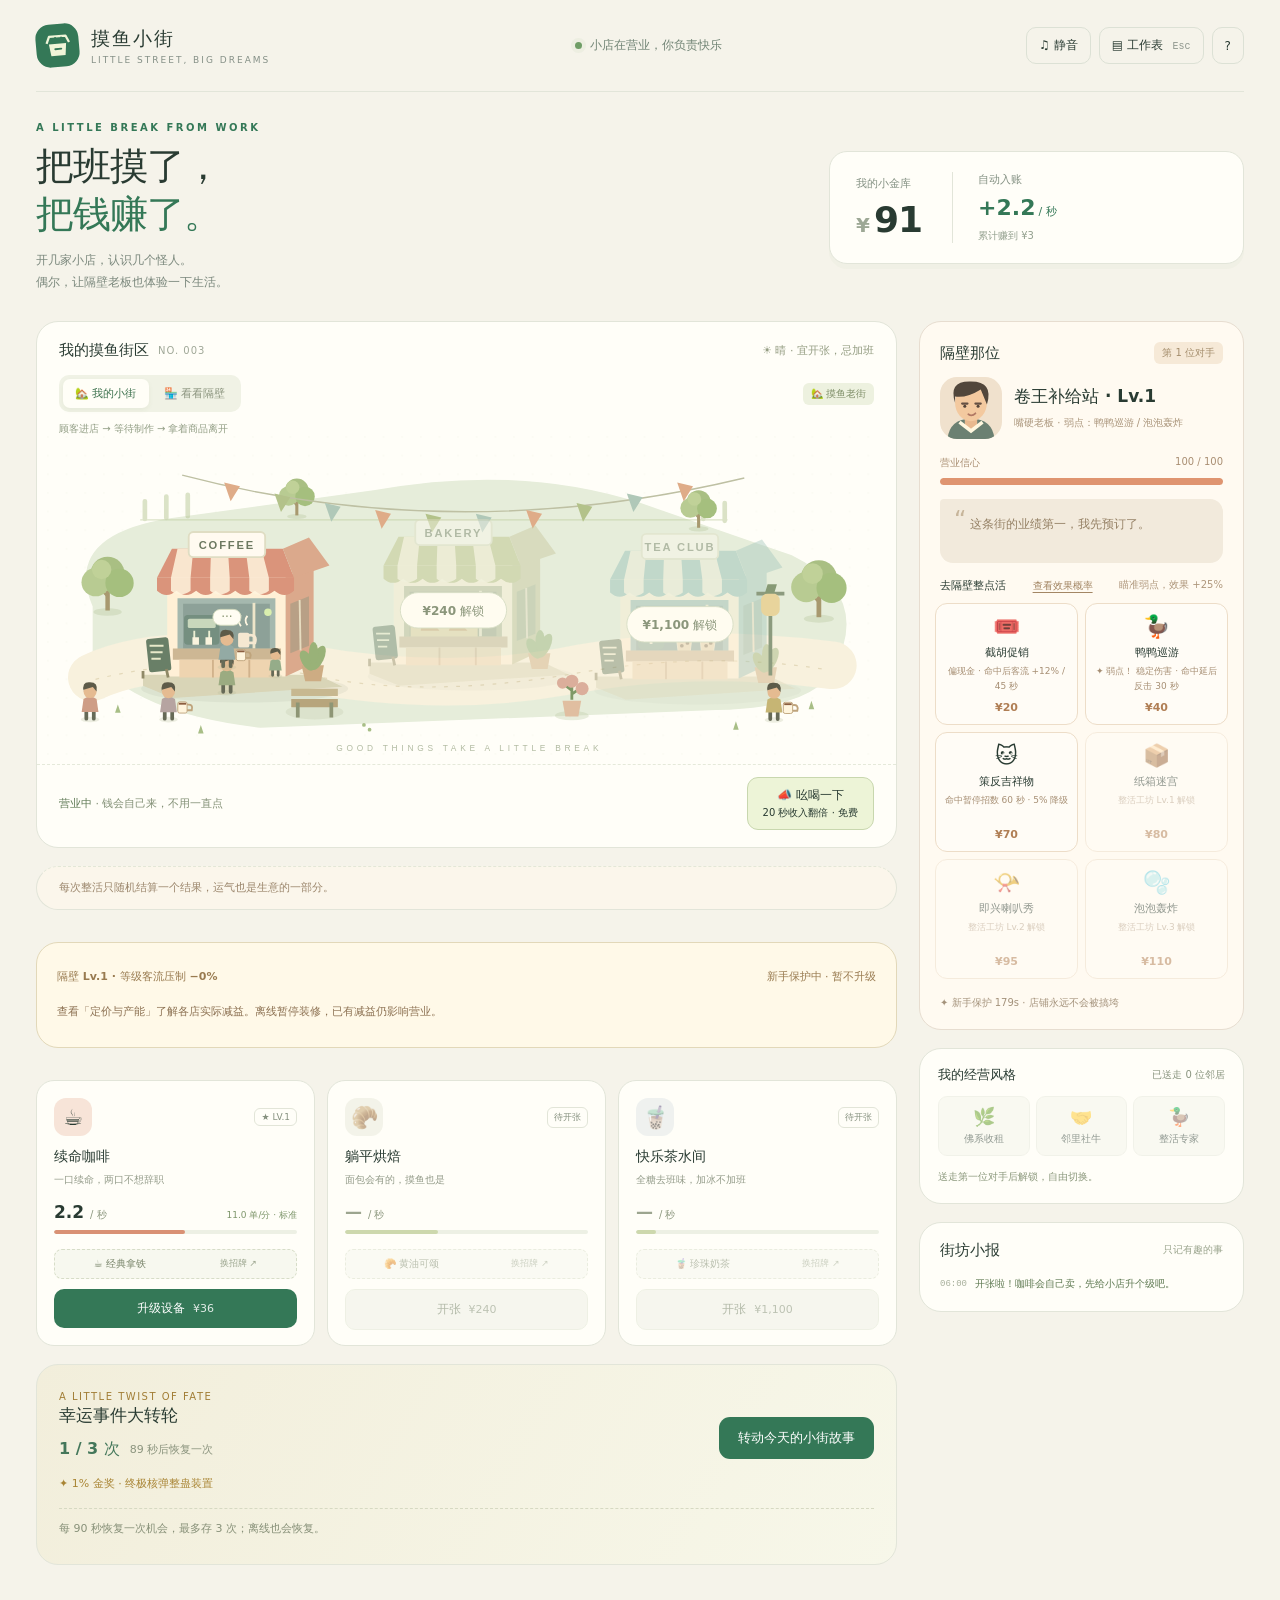
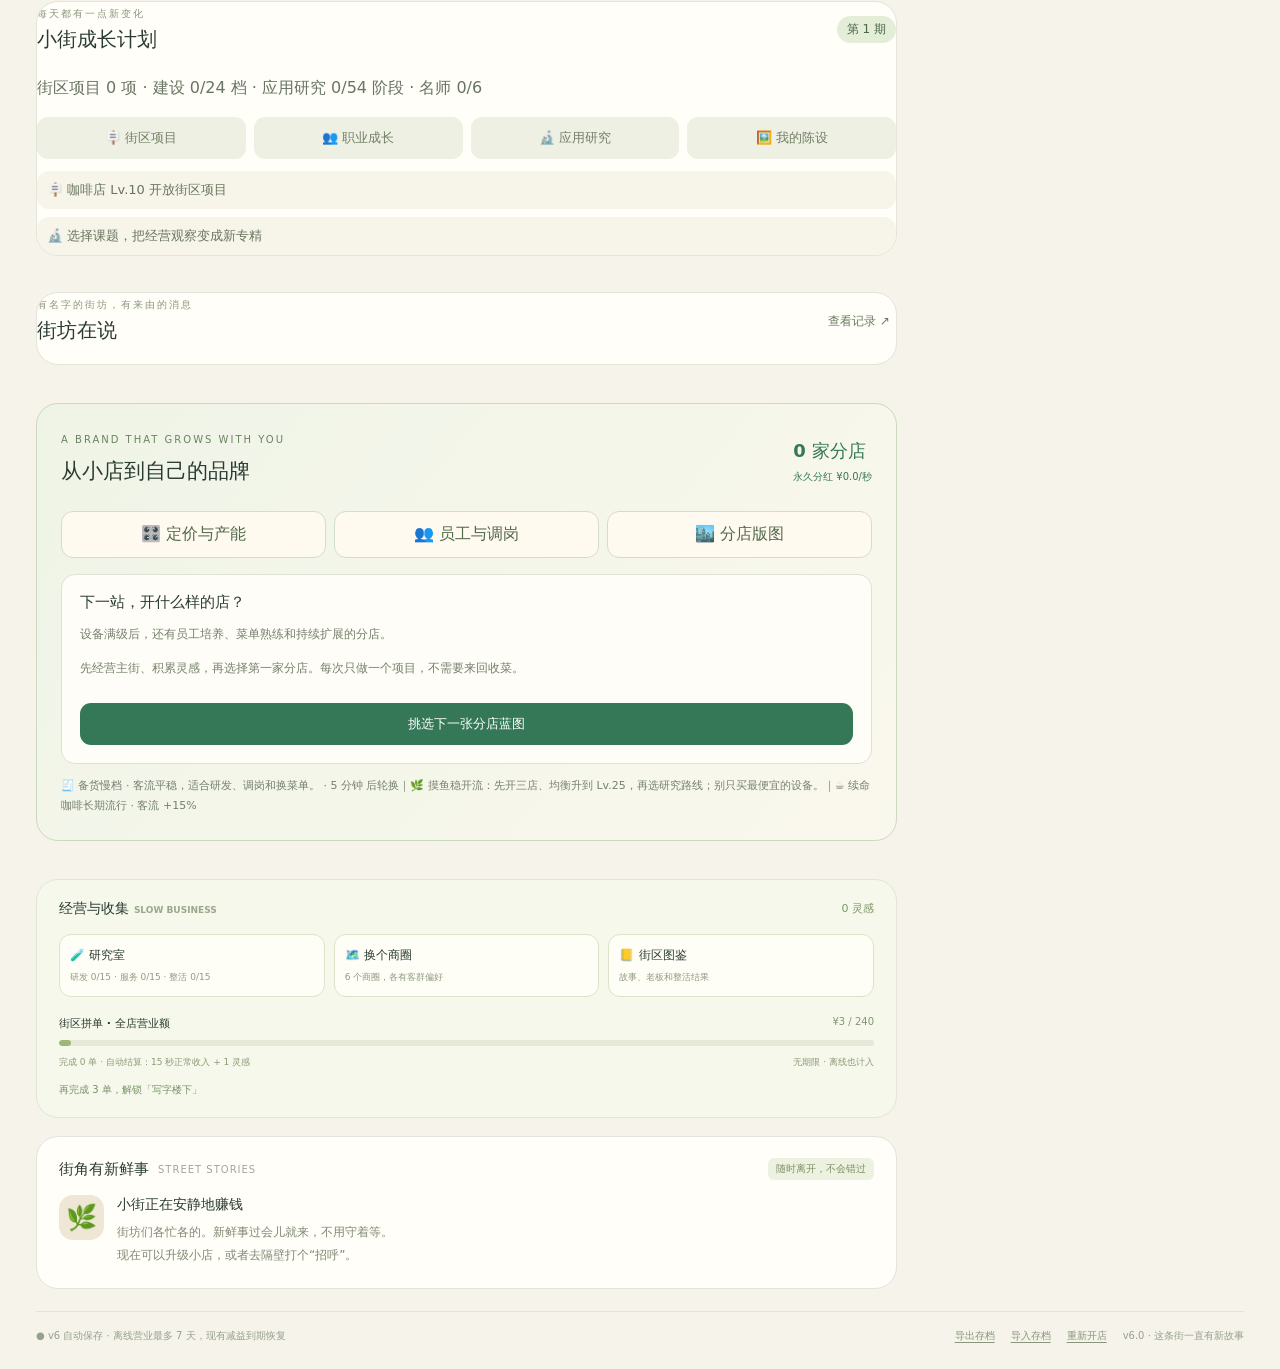
==== commit 72d32664: "Add files via upload" ====
--- a/src/index.html
+++ b/src/index.html
@@ -25,6 +25,22 @@
 .street-status{padding:16px 20px;margin:14px 0;background:#fff9e8;border-color:#e2d8b9}.vacancy-note{display:flex;flex-direction:column;gap:7px;color:#6b8053;font-size:13px}.vacancy-note span{font-size:11px;color:#929b7d}.nuisance-notice>b{display:block;font-size:12px;color:#ad835a;margin:4px 0 10px}.nuisance-notice>div{display:flex;gap:8px;flex-wrap:wrap}.nuisance-notice button{border:1px dashed #c5a970;border-radius:10px;padding:12px;background:#fffdf4;color:#8f794e;font-size:11px;cursor:pointer;flex:1}.nuisance-notice small{display:block;color:#aa9b78;font-size:9px;margin-top:6px}.research-gate{display:block;color:#9e8d65!important;line-height:1.8;margin:6px 0}.promotion-star{font-size:38px;color:#c4a259;letter-spacing:7px;margin:24px 0}.promotion-list{padding:12px 20px;background:#f3f4e8;border-radius:13px;margin:18px 0}.research-row>div{min-width:0}.level{max-width:none;white-space:nowrap;font-size:10px}#scene [data-nuisance]:focus{outline:none;filter:drop-shadow(0 0 3px #d1ab65)}.street-status[hidden]{display:none}
 @media(max-width:600px){.street-status{padding:14px}.nuisance-notice>div{flex-direction:column}.vacancy-note{font-size:12px}.promotion-star{font-size:30px}.research-row .secondary{padding:9px 10px;white-space:nowrap}.research-row{gap:9px}}
 
+
+.debuff-details{font-size:11px;line-height:1.9;background:#fff0dc;border:1px solid #ead2aa;border-radius:10px;padding:10px 12px;color:#956944;margin:10px 0}.debuff-clear{color:#658057}.rival-growth{display:flex;justify-content:space-between;gap:8px;font-size:11px;padding:10px 0;color:#997b50}.promotion-preview{width:100%;height:210px;background:#f1f4e5;border-radius:14px;margin:8px 0}.promotion-preview .store-touch{pointer-events:none}.promotion-preview .store-body{transform:none!important;filter:none!important}.promotion-flash{animation:promotionGlow 1.5s ease-out}.rival-upgrade-flash{animation:rivalGlow 1.8s ease-out}.neighborhood-summary{font-size:11px;line-height:1.9;margin:8px 0;color:#8d7253}.prank-bonus-note{color:#537848;font-size:11px}.level{font-size:9px}.promotion-list p{margin:8px 0}.promotion-star{margin:14px 0;font-size:28px}
+@keyframes promotionGlow{0%{filter:drop-shadow(0 0 20px #e4b95a);opacity:.65}50%{filter:drop-shadow(0 0 12px #e4b95a)}100%{filter:none;opacity:1}}@keyframes rivalGlow{0%{filter:drop-shadow(0 0 15px #e2aa61)}100%{filter:none}}
+@media(prefers-reduced-motion:reduce){.promotion-flash,.rival-upgrade-flash{animation:none!important}}
+@media(max-width:580px){.promotion-preview{height:185px}.level{font-size:8px}.rival-growth{font-size:10px}.debuff-details{font-size:10px}}
+.luck-panel{padding:20px 22px;background:linear-gradient(120deg,#f2eedb,#f7f7e9);display:grid;grid-template-columns:1fr auto;gap:12px;align-items:center}.luck-panel h2{font-size:17px;margin:0 0 7px}.luck-panel p{font-size:11px;line-height:1.8;color:#879078;margin:5px 0}.luck-tag{font-size:10px;color:#a17d35;letter-spacing:1.5px}.luck-meta{display:flex;gap:10px;align-items:center;margin:12px 0}.luck-meta strong{color:#44775a}.luck-meta span{font-size:11px;color:#8b947e}.wheel-last{grid-column:1/-1;border-top:1px dashed #d6d9c2;padding-top:10px!important}.luck-gold{font-size:11px;color:#a98535}.nuke-control{grid-column:1/-1;display:flex;align-items:center;gap:13px;border-top:1px solid #e2d4b3;padding-top:13px}.nuke-button{border:1px solid #ab7751;background:#674a3d;color:#ffe6ae;padding:11px 18px;border-radius:12px;font-size:13px;font-weight:700}.nuke-control small{font-size:10px;color:#92795c}.luck-status{padding:15px 20px;background:#f7f0dc;font-size:11px;color:#89754e;line-height:1.8}.luck-status p{margin:7px 0}.exclusive-status{display:grid;gap:6px}.exclusive-status b{font-size:14px;color:#866227}.exclusive-status span{font-size:10px}.exclusive-status progress{width:100%;height:7px;accent-color:#9caa63}.wheel-dialog{max-width:870px;padding:24px;background:#fbf8eb}.wheel-dialog-head{display:flex;justify-content:space-between;align-items:flex-start;gap:10px}.wheel-dialog h2{margin:5px 0;font-size:24px}.wheel-close{border:1px solid #d7dac5;border-radius:50%;width:32px;height:32px;background:transparent;flex:none}.wheel-layout{display:grid;grid-template-columns:minmax(0,1fr) minmax(240px,.9fr);gap:24px;align-items:start}.wheel-stage{position:relative;max-width:365px;margin:18px auto 10px;aspect-ratio:1}.wheel-face svg{display:block;width:100%;height:auto;filter:drop-shadow(0 7px 0 #cfc9ac55)}.pointer-orbit{position:absolute;inset:0;pointer-events:none}.wheel-pointer{position:absolute;left:50%;transform:translateX(-50%);filter:drop-shadow(0 3px 2px #57422844)}.wheel-pointer svg,.wheel-pointer img{width:100%;height:100%;object-fit:contain}.wheel-spin{width:100%;background:#426d51}.wheel-charge{text-align:center;font-size:12px!important;margin:10px 0!important}.wheel-result{padding:16px;border-radius:14px;background:#edf0df;border:1px solid #d8dfc5;margin:16px 0 10px}.wheel-result h3{margin:0 0 8px;font-size:16px}.wheel-result p{margin:0;font-size:12px;line-height:1.9;color:#7c866e}.gold-result{background:#fff0be;border-color:#d7b75d}.wheel-odds{list-style:none;padding:0;margin:12px 0;display:grid;gap:7px}.wheel-odds li{display:flex;align-items:center;gap:9px;font-size:11px}.wheel-odds small{display:block;margin-top:3px;color:#8b917b;font-size:10px}.wheel-odds strong{margin-left:auto;color:#7e785e;font-size:11px}.odds-dot{width:31px;height:31px;border-radius:9px;display:grid;place-items:center;flex:none;font-size:16px}.wheel-rules{font-size:10px!important;line-height:1.8!important}.scene.nuclear-scene{aspect-ratio:900/380;margin:10px}.scene.nuclear-scene svg{width:100%;margin:0}.luck-panel .primary{white-space:normal}.wallet>div{min-width:0}.lifetime{overflow-wrap:anywhere}
+@media(max-width:650px){.wheel-dialog{padding:18px;max-height:90vh;overflow:auto}.wheel-layout{grid-template-columns:minmax(0,1fr);gap:0}.wheel-stage{max-width:320px}.wheel-result{margin-top:13px}.wheel-odds{grid-template-columns:1fr 1fr;gap:12px}.wheel-odds li{flex-wrap:wrap;gap:5px}.wheel-odds small{font-size:9px}.wheel-dialog h2{font-size:21px}.luck-panel{padding:16px;grid-template-columns:1fr}.luck-panel .primary{width:100%}.nuke-control{flex-wrap:wrap}.wheel-last{grid-column:1}.scene.nuclear-scene{margin:6px 0}}
+@media(max-width:370px){.wallet{flex-wrap:wrap;gap:12px;padding:15px}.wallet-right{border-left:0;border-top:1px solid var(--line);padding:12px 0 0;min-width:0;width:100%;display:grid;grid-template-columns:1fr 1fr;align-items:center;gap:4px}.wallet-right .stat-label{margin:0}.wallet-right .rate{text-align:right;font-size:18px}.wallet-right .lifetime{grid-column:1/-1;margin:4px 0 0}.cash{font-size:30px}.wheel-odds{grid-template-columns:1fr}.wheel-dialog{padding:13px}.nuke-button{width:100%}}
+
+.v6-panel{min-width:0;margin-top:18px}.v6-panel .panel-heading{display:flex;justify-content:space-between;gap:10px;align-items:center}.v6-panel h2{margin:5px 0;font-size:20px}.v6-panel p{color:#687563;line-height:1.7}.v6-actions,.v6-tabs{display:flex;gap:8px;flex-wrap:wrap;margin:12px 0}.v6-actions>*{flex:1 1 130px}.v6-chip,.career-badge{background:#e4edd7;color:#4b6847;border-radius:20px;padding:5px 10px;font-size:12px;white-space:nowrap}.v6-status{display:grid;gap:8px;margin-top:10px;font-size:13px;color:#68755e}.v6-status>div{padding:10px;background:#f7f5e9;border-radius:12px}.street-messages{display:grid;gap:10px;margin-top:15px}.street-message{padding:13px 15px;border:1px solid #e3e6d5;background:#fffdf4;border-radius:12px;min-width:0}.street-message p{margin:0 0 8px;color:#495b45;line-height:1.65;overflow-wrap:anywhere;font-size:13px}.street-message footer{display:flex;gap:8px;flex-wrap:wrap;justify-content:space-between;font-size:11px;color:#89917b}.street-tags{color:#648c70;font-size:11px;display:flex;gap:7px;flex-wrap:wrap;margin:6px 0}.v6-grid{display:grid;grid-template-columns:repeat(2,minmax(0,1fr));gap:12px}.v6-card{border:1px solid #dce3cf;border-radius:15px;background:#fffdf3;padding:15px;min-width:0}.v6-card h3{margin:7px 0;font-size:16px}.v6-card p{font-size:12px;line-height:1.65;margin:7px 0;color:#738068}.v6-card small{display:block;font-size:11px;color:#7c886f;line-height:1.6}.v6-card .secondary{padding:8px 12px;font-size:12px}.v6-card .v6-path{width:100%;text-align:left;white-space:normal;padding:10px;margin:5px 0;border:1px solid #d7dfc9;background:#fafbf3;border-radius:10px;font-size:12px;color:#4b6146}.v6-path[aria-pressed=true]{border-color:#729768;background:#eaf2dd}.v6-track{height:6px;background:#e7ecd9;border-radius:8px;overflow:hidden;margin:9px 0}.v6-track i{display:block;height:100%;background:#86a679;max-width:100%;transition:width .3s}.v6-locks{display:flex;gap:8px;flex-wrap:wrap;margin:10px 0}.v6-locks label{border:1px solid #dce3cf;padding:7px;border-radius:8px;font-size:12px}.v6-locks input{accent-color:#73976a}.v6-note{border-left:3px solid #b6bc84;padding:8px 12px;background:#f2f3e6;line-height:1.7;font-size:12px;margin:12px 0}.v6-facilities{display:grid;grid-template-columns:repeat(3,minmax(0,1fr));gap:8px}.v6-facilities>div{border:1px solid #dce3cf;border-radius:10px;padding:8px;text-align:center;font-size:12px}.v6-facilities svg{width:100%;height:65px}.v6-lab-art{max-width:280px;display:block;margin:auto}.v6-queue{padding:12px;border-radius:12px;background:#eef0e1;font-size:12px;margin:10px 0}.v6-story{border-left:2px solid #ccd8b6;padding:7px 12px;margin:6px 0;font-size:13px;line-height:1.65}.v6-subhead{font-size:16px;margin:22px 0 10px}.v6-mini{font-size:11px;color:#7b896d}.career-sash{fill:#e6c16e}.v6-worker{animation:v6Bob 3s ease-in-out infinite}.v6-sparkle{animation:v6Bob 2.5s ease-in-out infinite alternate}.v6-plain{border:0;background:transparent;color:#627b54;cursor:pointer;text-decoration:underline}.v6-card button:disabled{opacity:.45}.v6-card [data-v6-live]{font-variant-numeric:tabular-nums}.v6-panel .eyebrow{font-size:10px;letter-spacing:2px;color:#8a967c}.v6-panel .plain{border:0;background:transparent;color:#687d5d;cursor:pointer;font-size:12px;flex-shrink:0}.v6-meta{display:flex;justify-content:space-between;flex-wrap:wrap;gap:6px;margin-bottom:8px}.v6-card .staff-assign{flex-wrap:wrap}.v6-card .staff-assign button{font-size:11px;padding:7px}.v6-card code{overflow-wrap:anywhere}
+@keyframes v6Bob{0%,100%{transform:translateY(0)}50%{transform:translateY(-2px)}}
+@media(max-width:560px){.v6-grid{grid-template-columns:1fr}.v6-card{padding:12px}.v6-facilities{grid-template-columns:repeat(2,minmax(0,1fr))}.v6-panel h2{font-size:18px}.v6-panel .panel-heading{align-items:flex-start}.v6-actions>*{flex-basis:100px}.v6-chip{font-size:10px}.street-message{padding:11px}.v6-panel{padding:16px}.v6-tabs .secondary{flex:1;font-size:11px;padding:9px}.v6-queue{overflow-wrap:anywhere}.wallet,.wallet>*{min-width:0}#dialogBody{overflow-wrap:anywhere}.v6-locks label{width:100%}}
+@media(prefers-reduced-motion:reduce){.v6-worker,.v6-sparkle{animation:none}.v6-track i{transition:none}}
+#infoDialog:has(.v6-grid),#infoDialog:has(.street-messages){max-width:850px;width:calc(100% - 32px);max-height:88vh;overflow:auto}#infoDialog:has(.v6-grid) .v6-grid{align-items:start}
+@media(max-width:560px){#infoDialog:has(.v6-grid),#infoDialog:has(.street-messages){padding:17px;max-height:88vh}}
+
 </style>
 </head>
 <body>
@@ -44,8 +60,23 @@
    <section class="panel scene-panel"><div class="scene-head"><h2 class="section-title"><span id="sceneTitle">我的摸鱼街区</span> <small>NO. 003</small></h2><span class="weather">☀ 晴 · 宜开张，忌加班</span></div><div class="stage-tools"><div class="view-tabs"><button class="view-tab" id="homeView" aria-pressed="true">🏡 我的小街</button><button class="view-tab" id="rivalView" aria-pressed="false">🏪 看看隔壁</button></div><span class="pill" id="districtLabel">摸鱼老街</span></div><p class="scene-caption" id="sceneCaption" style="padding:0 22px;margin:10px 0 0">顾客进店 → 等待制作 → 拿着商品离开</p><div class="scene" id="scene" aria-label="你的商业街，顾客正在自动消费"></div><div class="scene-bottom"><div class="scene-tip" id="sceneTip"><b>营业中</b> · 钱会自己来，不用一直点</div><button class="boost" id="boostBtn">📣 吆喝一下<span>20 秒收入翻倍 · 免费</span></button></div></section>
    <div class="stage-receipt panel" id="lastResult">每次整活只随机结算一个结果。</div>
    <div class="street-status panel" id="streetStatus" hidden></div><section class="shop-grid" id="shops" aria-label="店铺升级"></section>
-   <section class="panel company-panel"><div class="company-top"><div><span class="company-kicker">A BRAND THAT GROWS WITH YOU</span><h2 id="companyRank">从小店到自己的品牌</h2></div><div class="company-number"><span id="branchCount">0 家分店</span><small id="royalty">永久分红 ¥0/秒</small></div></div><div class="company-tools"><button id="manageBtn">🎛️ 定价与产能</button><button id="staffBtn">👥 员工与调岗</button><button id="portfolioBtn">🏙️ 分店版图</button></div><div class="company-project"><h3 id="companyTitle">下一站，开什么样的店？</h3><p id="companyDescription"></p><div id="projectSummary"></div><button class="primary" id="projectBtn">挑选下一张分店蓝图</button></div><p class="market-trend" id="marketTrend"></p></section>
-   <section class="panel long-panel"><div class="long-head"><h2>小街成长计划 <small style="font-size:9px;color:#9aa88a">SLOW BUSINESS</small></h2><span id="ideaCount">0 灵感</span></div><div class="long-actions"><button class="long-action" id="researchBtn"><b>🧪 研究室</b><small id="researchSummary">研发 0/3 · 服务 0/3 · 整活 0/3</small></button><button class="long-action" id="districtBtn"><b>🗺️ 换个商圈</b><small>6 个商圈，各有客群偏好</small></button><button class="long-action" id="journalBtn"><b>📒 街区图鉴</b><small>故事、老板和整活结果</small></button></div><div class="contract-head"><b id="contractName">街区拼单 · 全店营业额</b><span id="contractProgress">0 / 240</span></div><div class="contract-track"><i id="contractFill"></i></div><div class="contract-foot"><span id="contractNote">自动结算，无需领取</span><span>无期限 · 离线也计入</span></div><p class="next-district" id="nextDistrict"></p></section>
+<section class="panel luck-panel" aria-label="幸运事件转轮">
+ <div><span class="luck-tag">A LITTLE TWIST OF FATE</span><h2>幸运事件大转轮</h2><div class="luck-meta"><strong id="wheelCharge">1 / 3 次</strong><span id="wheelTimer">90 秒后恢复一次</span></div><span class="luck-gold">✦ 1% 金奖 · 终极核弹整蛊装置</span></div>
+ <button class="primary" id="wheelOpen">转动今天的小街故事</button>
+ <p class="wheel-last" id="wheelLastSummary"></p>
+ <div class="nuke-control" id="nukeControl" hidden><button class="nuke-button" id="nukeButton">☢ 核按钮</button><small id="nukeHint"></small></div>
+</section><section class="panel luck-status" id="luckStatus" hidden aria-label="幸运事件与废墟清理状态"></section>
+
+   <section class="panel v6-panel" aria-labelledby="longLifeTitle">
+ <div class="panel-heading"><div><span class="eyebrow">每天都有一点新变化</span><h2 id="longLifeTitle">小街成长计划</h2></div><span class="v6-chip" id="v6Issue">第 1 期</span></div>
+ <p id="v6Progress">第一家店达到 Lv.10，开放街区建设。</p>
+ <div class="v6-actions"><button class="secondary" id="streetProjectBtn">🪧 街区项目</button><button class="secondary" id="careerBtn">👥 职业成长</button><button class="secondary" id="appliedBtn">🔬 应用研究</button><button class="secondary" id="collectionBtn">🖼️ 我的陈设</button></div>
+ <div class="v6-status" id="v6Active"></div>
+</section>
+<section class="panel v6-panel" aria-labelledby="streetTalkTitle"><div class="panel-heading"><div><span class="eyebrow">有名字的街坊，有来由的消息</span><h2 id="streetTalkTitle">街坊在说</h2></div><button class="plain" id="allMessagesBtn">查看记录 ↗</button></div><div id="streetMessages" class="street-messages" aria-live="polite"></div></section>
+
+<section class="panel company-panel"><div class="company-top"><div><span class="company-kicker">A BRAND THAT GROWS WITH YOU</span><h2 id="companyRank">从小店到自己的品牌</h2></div><div class="company-number"><span id="branchCount">0 家分店</span><small id="royalty">永久分红 ¥0/秒</small></div></div><div class="company-tools"><button id="manageBtn">🎛️ 定价与产能</button><button id="staffBtn">👥 员工与调岗</button><button id="portfolioBtn">🏙️ 分店版图</button></div><div class="company-project"><h3 id="companyTitle">下一站，开什么样的店？</h3><p id="companyDescription"></p><div id="projectSummary"></div><button class="primary" id="projectBtn">挑选下一张分店蓝图</button></div><p class="market-trend" id="marketTrend"></p></section>
+   <section class="panel long-panel"><div class="long-head"><h2>经营与收集 <small style="font-size:9px;color:#9aa88a">SLOW BUSINESS</small></h2><span id="ideaCount">0 灵感</span></div><div class="long-actions"><button class="long-action" id="researchBtn"><b>🧪 研究室</b><small id="researchSummary">研发 0/3 · 服务 0/3 · 整活 0/3</small></button><button class="long-action" id="districtBtn"><b>🗺️ 换个商圈</b><small>6 个商圈，各有客群偏好</small></button><button class="long-action" id="journalBtn"><b>📒 街区图鉴</b><small>故事、老板和整活结果</small></button></div><div class="contract-head"><b id="contractName">街区拼单 · 全店营业额</b><span id="contractProgress">0 / 240</span></div><div class="contract-track"><i id="contractFill"></i></div><div class="contract-foot"><span id="contractNote">自动结算，无需领取</span><span>无期限 · 离线也计入</span></div><p class="next-district" id="nextDistrict"></p></section>
    <section class="panel event-card"><div class="event-top"><h2 class="section-title">街角有新鲜事 <small>STREET STORIES</small></h2><span class="pill" id="eventStatus">不着急，随时处理</span></div><div id="eventContent"></div></section>
   </div>
   <aside class="right">
@@ -54,15 +85,23 @@
    <section class="panel log-panel"><div class="log-title"><h2 class="section-title">街坊小报</h2><span>只记有趣的事</span></div><ul class="log-list" id="logList"></ul></section>
   </aside>
  </main>
- <footer class="footer"><span id="saveStatus">● 进度自动保存 · 离线也赚钱，最多累计 7 天</span><div class="footer-right"><button id="exportBtn">导出存档</button><button id="importBtn">导入存档</button><button id="resetBtn">重新开店</button><span>v4.0 · 小街有了新故事</span></div></footer>
+ <footer class="footer"><span id="saveStatus">● 进度自动保存 · 离线也赚钱，最多累计 7 天</span><div class="footer-right"><button id="exportBtn">导出存档</button><button id="importBtn">导入存档</button><button id="resetBtn">重新开店</button><span>v6.0 · 这条街一直有新故事</span></div></footer>
 </div>
 <input type="file" id="importFile" accept=".json,application/json" hidden>
 <div class="toast" id="toast" role="status" aria-live="polite"></div><div class="celebration" id="celebration" aria-hidden="true"></div>
 <dialog id="infoDialog" aria-labelledby="dialogTitle"><div class="modal-icon" id="dialogIcon">☕</div><h2 id="dialogTitle"></h2><div id="dialogBody"></div><div class="modal-actions" id="dialogActions"></div></dialog>
+<dialog id="wheelDialog" class="wheel-dialog" aria-labelledby="wheelTitle">
+ <div class="wheel-dialog-head"><div><span class="luck-tag">每一格，都有一个故事</span><h2 id="wheelTitle">转出今天的小街奇遇</h2></div><button class="wheel-close" id="wheelClose" aria-label="收起幸运转轮">×</button></div>
+ <div class="wheel-layout"><div><div class="wheel-stage"><div class="wheel-face" id="wheelFace"></div><div class="pointer-orbit" id="pointerOrbit"><div class="wheel-pointer" id="wheelPointer"></div></div></div><p class="wheel-charge" id="wheelDialogCharge"></p><button class="primary wheel-spin" id="wheelSpin">开始转轮 · 使用 1 次</button><p class="wheel-rules">普通好运 64% · 意外事件 35% · 核弹金奖 1%<br>每 90 秒恢复一次，最多 3 次；离线也恢复。转轮期间离开，结果仍会自动结算。</p></div>
+ <div><div class="wheel-result" id="wheelResult" aria-live="polite"><h3 id="wheelResultTitle"></h3><p id="wheelResultText"></p></div><ul class="wheel-odds" id="wheelOdds" aria-label="事件与真实概率"></ul><p class="wheel-rules">升级只提升设备，不自动升星；无法升级改发 120 秒基准收入。隔壁满级或空铺时，赞助事件改为 90 秒全街客流 −10%。核弹可存着，选择时机再使用。</p></div></div>
+</dialog>
+
 <section class="boss" id="boss" hidden aria-label="工作表视图"><div class="boss-head"><button id="returnBtn" aria-label="返回摸鱼小街">项目周报 · 数据汇总</button><span style="font-size:12px">已保存到本地</span></div><div class="boss-menu">文件 开始 插入 页面布局 公式 数据 审阅 视图</div><div class="formula">H8　 ▾　　　ƒx　　=SUM(D8:G8)</div><table class="sheet" id="sheet"></table><p class="sheet-note">内部工作表 · 统计口径：本期累计</p><div class="sheet-tabs">◁　▷　　数据明细　　　月度汇总　　　＋</div></section>
 <script>
 'use strict';
 const KEY='little-street-save-v1', MAX_OFFLINE=7*86400, MAX_LEVEL=125;
+// v4 balance: time is in seconds, staff experience in minutes, mastery in units sold.
+const BALANCE=Object.freeze({rivalMax:10,upgradeMin:360,upgradeMax:720,levelDemand:.02,demandCap:.45,capacityCap:.30,nuisanceSeconds:1200,counterSeconds:300,slowSeconds:30,slowFraction:.25,lossCapSeconds:180,staffXP:3,masteryUnits:20,ideaSeconds:30,equipmentEarly:1.18,equipmentLate:1.012,promotionOrders:[500,1500,3500,6500],promotionCash:[3000,9000,18000,36000],promotionIdeas:[10,20,35,50],researchCash:[600,2400,7200],researchIdeas:[5,12,24],researchBase:9000,researchGrowth:1.13,projectGrowth:.15,projectCap:4});
 const SHOP_DEFS=[
  {name:'续命咖啡',icon:'☕',desc:'一口续命，两口不想辞职',income:2,unlock:0,cost:36,tint:'#f7e4d8',accent:'#d99174',sign:'COFFEE'},
  {name:'躺平烘焙',icon:'🥐',desc:'面包会有的，摸鱼也是',income:7,unlock:240,cost:105,tint:'#eef0d0',accent:'#aaba67',sign:'BAKERY'},
@@ -93,10 +132,10 @@
 const money=n=>{n=Math.max(0,finite(n));return n>=1e8?(n/1e8).toFixed(2)+'亿':n>=1e6?(n/1e4).toFixed(1)+'万':Math.floor(n).toLocaleString('zh-CN')};
 const decimal=n=>Number.isInteger(n)?String(n):n.toFixed(1), seconds=t=>Math.max(0,Math.ceil(t/1000));
 const esc=s=>String(s).replace(/[&<>"']/g,c=>({'&':'&amp;','<':'&lt;','>':'&gt;','"':'&quot;',"'":'&#39;'}[c]));
-function fresh(now){return {version:3,cash:88,earned:0,levels:[1,0,0],defeats:0,style:'cozy',npc:{type:0,hp:100,max:100,quote:RIVALS[0].hello},respawnAt:0,prankReady:0,hypeReady:0,boosts:[],truceUntil:0,slowUntil:0,online:0,counterIn:300,eventIn:35,eventId:null,eventHistory:[],coupon:false,logs:[],savedAt:now,sound:false,...freshExpansion(),...freshManagement(),...freshNeighborhood()};}
-function normalize(raw,now){
- if(!raw||![1,2,3].includes(raw.version)||!Array.isArray(raw.levels)||raw.levels.length!==3||typeof raw.cash!=='number'||!Number.isFinite(raw.cash))throw Error('这不是有效的摸鱼小街存档');
- const s=fresh(now), num=(key,min,max)=>s[key]=clamp(finite(raw[key],s[key]),min,max);
+function fresh(now){return {version:6,cash:88,earned:0,levels:[1,0,0],defeats:0,style:'cozy',npc:{type:0,hp:100,max:100,quote:RIVALS[0].hello},respawnAt:0,prankReady:0,hypeReady:0,boosts:[],truceUntil:0,slowUntil:0,online:0,counterIn:300,eventIn:35,eventId:null,eventHistory:[],coupon:false,logs:[],savedAt:now,sound:false,...freshExpansion(),...freshManagement(),...freshNeighborhood(),...freshLuck(now),...freshV6(now)};}
+function normalizeV5(raw,now){
+ if(!raw||![1,2,3,4,5,6].includes(raw.version)||!Array.isArray(raw.levels)||raw.levels.length!==3||typeof raw.cash!=='number'||!Number.isFinite(raw.cash))throw Error('这不是有效的摸鱼小街存档');
+ const loadNow=now;now=clamp(finite(raw.savedAt,now),0,now);const s=fresh(now), num=(key,min,max)=>s[key]=clamp(finite(raw[key],s[key]),min,max);
  ['cash','earned'].forEach(k=>num(k,0,1e15)); s.levels=raw.levels.map((v,i)=>clamp(Math.floor(finite(v)),i===0?1:0,MAX_LEVEL));
  num('defeats',0,1e6);s.defeats=Math.floor(s.defeats);s.style=STYLES.some(x=>x.id===raw.style)?raw.style:'cozy';
  for(const k of ['prankReady','hypeReady','truceUntil','slowUntil','respawnAt'])num(k,0,now+600000);
@@ -106,14 +145,17 @@
  s.eventId=Number.isInteger(raw.eventId)&&EVENTS[raw.eventId]?raw.eventId:null;s.eventHistory=Array.isArray(raw.eventHistory)?raw.eventHistory.filter(v=>Number.isInteger(v)&&EVENTS[v]).slice(-3):[];
  s.coupon=raw.coupon===true;s.sound=raw.sound===true;s.logs=Array.isArray(raw.logs)?raw.logs.filter(v=>v&&typeof v.text==='string').slice(0,12).map(v=>({text:v.text.slice(0,200),time:String(v.time||'').slice(0,5)})):[];
  if(raw.npc&&Number.isInteger(raw.npc.type)&&RIVALS[raw.npc.type]){s.npc.type=raw.npc.type;s.npc.max=100+Math.min(40,Math.floor(s.defeats/3)*5);s.npc.hp=clamp(finite(raw.npc.hp,100),0,s.npc.max);s.npc.quote=typeof raw.npc.quote==='string'?raw.npc.quote.slice(0,180):RIVALS[s.npc.type].hello;}
- normalizeExpansion(s,raw);normalizeManagement(s,raw);normalizeNeighborhood(s,raw,now);if(s.npc.hp<=0&&!s.respawnAt)s.respawnAt=now+1000;if(s.npc.hp>0)s.respawnAt=0;return s;
+ normalizeExpansion(s,raw);normalizeManagement(s,raw);normalizeNeighborhood(s,raw,now);if(s.npc.hp<=0&&!s.respawnAt)s.respawnAt=now+1000;if(s.npc.hp>0)s.respawnAt=0;normalizeLuck(s,raw,now,loadNow);return s;
 }
 function activeBoost(s,now){return s.boosts.filter(b=>b.until>now).reduce((best,b)=>b.factor>best.factor||(b.factor===best.factor&&b.until>best.until)?b:best,{factor:1,until:0});}
-function liveRate(s,now){return normalRate(s,now)*activeBoost(s,now).factor*(now<s.slowUntil?.9:1);}
-function prankCost(s,i){return Math.ceil(Math.max(PRANKS[i].min,normalRate(s)*PRANKS[i].seconds)*(s.defeats>0&&s.style==='social'?.9:1)*(s.levels[1]>0&&s.products?.[1]===2?.85:1)*(1-Math.max(0,s.research.prank-3)*.02));}
+function liveRate(s,now){return normalRate(s,now)*activeBoost(s,now).factor*slowMultiplier(s,now)*exclusiveMultiplier(s,now)+prankBonusRate(s,now);}
+
+function prankCostV5(s,i){return Math.ceil(Math.max(PRANKS[i].min,baselineRate(s)*PRANKS[i].seconds)*(s.defeats>0&&s.style==='social'?.9:1)*(s.levels[1]>0&&s.products?.[1]===2?.85:1)*(1-Math.max(0,s.research.prank-3)*.02));}
+
 function addCash(s,amount){amount=Math.max(0,finite(amount));s.cash=Math.min(1e15,s.cash+amount);s.earned=Math.min(1e15,s.earned+amount);return amount;}
 function purchaseBase(s,i){if(!SHOP_DEFS[i]||s.levels[i]>=MAX_LEVEL)return false;const cost=upgradeCost(s,i);if(s.cash+1e-7<cost)return false;const wasOpen=s.levels[i]>0;s.cash=Math.max(0,s.cash-cost);s.levels[i]++;if(wasOpen)s.coupon=false;return true;}
-function counterEffectBase(s,now,kind){if(s.online<180||s.npc.hp<=0||now<s.truceUntil||now<s.slowUntil)return null;if(kind==='cash'){const loss=Math.min(s.cash*.03,normalRate(s)*30);s.cash=Math.max(0,s.cash-loss);return {kind,loss};}s.slowUntil=now+20000;return {kind:'slow',loss:0};}
+function counterEffectBase(s,now,kind){if(s.nuke||s.online<180||s.npc.hp<=0||now<s.truceUntil)return null;if(kind==='cash'){const loss=Math.min(s.cash*.05,baselineRate(s,now)*BALANCE.lossCapSeconds);s.cash=Math.max(0,s.cash-loss);return {kind,loss};}s.rivalSlowUntil=now+BALANCE.slowSeconds*1000;syncSlow(s);return {kind:'slow',loss:0};}
+
 // v2 content and systems, embedded into the standalone index.html by upgrade-v2.py.
 const PRODUCTS=[
  [{name:'经典拿铁',icon:'☕',mult:1,desc:'熟悉的味道，稳定营业。'},{name:'冰滴咖啡',icon:'🧊',mult:1.25,desc:'咖啡单件净利 +25%。'},{name:'灵感特调',icon:'💡',mult:1.1,desc:'咖啡单件净利 +10%，灵感产出 +50%。'},{name:'早八套餐',icon:'🥪',mult:1.15,desc:'搭配烘焙套餐时，咖啡单件净利 +70%。'}],
@@ -142,8 +184,8 @@
 PRANKS[1].desc='65% 削弱对手，其余随机奇遇';PRANKS[1].weights=[65,8,7,5,5,4,6];
 PRANKS[2].desc='60% 削弱对手，其余随机奇遇';PRANKS[2].weights=[60,10,10,6,4,4,6];
 PRANKS.push(...EXTRA_PRANKS);
-const OUTCOME_TYPES=['damage','boost','cash','loss','slow','heal','miss'];
-const OUTCOME_NAMES={damage:'隔壁受损',boost:'意外爆火',cash:'意外小费',loss:'小小破费',slow:'忙中出错',heal:'帮了倒忙',miss:'无事发生'};
+const OUTCOME_TYPES=['damage','boost','cash','loss','slow','heal','miss','downgrade'];
+const OUTCOME_NAMES={damage:'隔壁受损',boost:'意外爆火',cash:'围观打赏',loss:'整蛊破费',slow:'忙中出错',heal:'帮了倒忙',miss:'无事发生',downgrade:'装修降级'};
 EVENTS.push(
  {icon:'🎬',who:'电影社 · 小周',title:'借你的门头拍一部大片',text:'“预算只有三十，但片名已经想好了：《拿铁危机》。”',choices:[['提供友情场地','60 秒收入 +30%','music'],['给剧本提点建议','获得 3 点研发灵感','insight']]},
  {icon:'🛸',who:'顾客 · 神秘来客',title:'这杯奶茶支持星际配送吗？',text:'他认真问你能不能送到仙女座。看起来不像在开玩笑。',choices:[['先收地球段配送费','获得 30 秒正常收入','cashback'],['听听他的星际创业故事','获得 3 点研发灵感','insight']]},
@@ -164,46 +206,49 @@
 );
 function freshExpansion(){return {products:[0,0,0],research:{menu:0,service:0,prank:0},ideas:0,district:0,contractsDone:0,contract:{shop:-1,progress:0,target:240},outcomesSeen:[],rivalsSeen:[],eventsSeen:[],pranksUsed:0,lastPrank:null};}
 function normalizeExpansion(s,raw){
- const x=freshExpansion();s.research={};for(const r of RESEARCH)s.research[r.id]=clamp(Math.floor(finite(raw.research?.[r.id])),0,3);
- s.products=SHOP_DEFS.map((_,i)=>clamp(Math.floor(finite(raw.products?.[i])),0,s.research.menu));
+ const x=freshExpansion();s.research={};for(const r of RESEARCH)s.research[r.id]=clamp(Math.floor(finite(raw.research?.[r.id])),0,15);
+ s.products=SHOP_DEFS.map((_,i)=>clamp(Math.floor(finite(raw.products?.[i])),0,Math.min(3,s.research.menu)));
  s.ideas=clamp(finite(raw.ideas),0,1e9);s.contractsDone=clamp(Math.floor(finite(raw.contractsDone)),0,1e9);
  s.district=clamp(Math.floor(finite(raw.district)),0,DISTRICTS.length-1);if(s.contractsDone<DISTRICTS[s.district].need)s.district=0;
  s.contract={...x.contract};if(raw.contract){const i=raw.contract.shop;s.contract.shop=Number.isInteger(i)&&i>=0&&i<3&&s.levels[i]>0?i:-1;s.contract.target=clamp(finite(raw.contract.target,240),1,1e12);s.contract.progress=clamp(finite(raw.contract.progress),0,s.contract.target);}
- for(const k of ['outcomesSeen','rivalsSeen','eventsSeen'])s[k]=Array.isArray(raw[k])?[...new Set(raw[k])].filter(v=>k==='outcomesSeen'?typeof v==='string'&&/^([0-5]):(damage|boost|cash|loss|slow|heal|miss)$/.test(v):Number.isInteger(v)&&v>=0&&v<(k==='rivalsSeen'?RIVALS.length:EVENTS.length)):[];
+ for(const k of ['outcomesSeen','rivalsSeen','eventsSeen'])s[k]=Array.isArray(raw[k])?[...new Set(raw[k])].filter(v=>k==='outcomesSeen'?typeof v==='string'&&/^([0-5]):(damage|boost|cash|loss|slow|heal|miss|downgrade)$/.test(v):Number.isInteger(v)&&v>=0&&v<(k==='rivalsSeen'?RIVALS.length:EVENTS.length)):[];
  s.pranksUsed=clamp(Math.floor(finite(raw.pranksUsed)),0,1e9);
  s.lastPrank=raw.lastPrank&&typeof raw.lastPrank.text==='string'?{text:raw.lastPrank.text.slice(0,180),kind:OUTCOME_TYPES.includes(raw.lastPrank.kind)?raw.lastPrank.kind:'miss',at:clamp(finite(raw.lastPrank.at),0,Date.now())}:null;
 }
 function productMultiplier(s,i){const p=s.products?.[i]||0;let m=PRODUCTS[i][p].mult;if(i<2&&s.products?.[0]===3&&s.products?.[1]===3&&s.levels[0]>0&&s.levels[1]>0)m=1.7;if(i===2&&p===3&&s.district===5)m=1.9;return m;}
 function prankCooldown(s){return Math.max(20,(s.defeats>0&&s.style==='social'?30:45)-(s.levels[2]>0&&s.products?.[2]===2?5:0));}
 function rollOutcome(i,random=Math.random){const weights=PRANKS[i].weights,total=weights.reduce((a,b)=>a+b,0);let n=clamp(random(),0,.999999999)*total;for(let j=0;j<weights.length;j++){n-=weights[j];if(n<0)return OUTCOME_TYPES[j];}return 'miss';}
-function attemptPrank(s,i,now,random=Math.random){
- const p=PRANKS[i];if(!p||(p.unlock||0)>s.research.prank||s.npc.hp<=0||now<s.prankReady||now<s.truceUntil)return null;
- const cost=prankCost(s,i);if(s.cash<cost)return null;const kind=rollOutcome(i,random);s.cash-=cost;s.prankReady=now+prankCooldown(s)*1000;s.pranksUsed++;
- const r={kind,cost,amount:0,text:'',effectCount:kind==='miss'?0:1};
+function attemptPrankV5(s,i,now,random=Math.random){
+ const p=PRANKS[i];if(s.nuke||s.wheelPending||!p||(p.unlock||0)>s.research.prank||s.npc.hp<=0||now<s.prankReady||now<s.truceUntil)return null;
+ const base=baselineRate(s,now),cost=prankCost(s,i);if(s.cash<cost)return null;const kind=rollOutcome(i,random);s.cash-=cost;s.prankReady=now+prankCooldown(s)*1000;s.pranksUsed++;
+ const r={kind,cost,amount:0,baseline:base,text:'',effectCount:kind==='miss'?0:1};
  switch(kind){
   case 'damage':r.amount=Math.round(p.damage*(.8+clamp(random(),0,1)*.4)*(RIVALS[s.npc.type].weak===i%3?1.25:1)*(s.defeats>0&&s.style==='chaos'?1.3:1));s.npc.hp=Math.max(0,s.npc.hp-r.amount);r.text=p.name+'成功！隔壁信心 −'+r.amount+'。';break;
-  case 'boost':{const until=now+45000,old=s.boosts.find(b=>b.factor===1.3&&b.until>now);if(old)old.until=Math.max(old.until,until);else s.boosts.push({factor:1.3,until});r.text='整活视频意外火了！你的收入 +30%，持续 45 秒。';break;}
-  case 'cash':r.amount=normalRate(s)*(15+Math.floor(clamp(random(),0,1)*15));addCash(s,r.amount);r.text='围观群众笑出了小费！获得 ¥'+money(r.amount)+'。';break;
-  case 'loss':r.amount=Math.min(s.cash*.01,normalRate(s)*10);s.cash=Math.max(0,s.cash-r.amount);r.text='道具买错了，额外小小破费 ¥'+money(r.amount)+'。';break;
-  case 'slow':if(now<s.slowUntil){r.kind='miss';r.effectCount=0;r.text='员工已经在收拾上次的残局，本次没有新增损失。';}else{s.slowUntil=now+15000;r.text='员工笑得忘记接单：15 秒收入 −10%，自动恢复。';}break;
-  case 'heal':r.amount=Math.min(8,s.npc.max-s.npc.hp);s.npc.hp+=r.amount;r.text='意外帮隔壁吸引了观众，对手信心 +'+r.amount+'。';break;
+  case 'boost':r.amount=cost*2.5;s.prankBonuses.push({start:now,until:now+60000,rate:r.amount/60});r.text='整活视频爆火！60 秒额外收入 ¥'+money(r.amount)+'，独立发放，离线有效。';break;
+  case 'cash':r.amount=cost*(2+clamp(random(),0,1)*2);addCash(s,r.amount);r.text='围观群众笑出了小费！收入 ¥'+money(r.amount)+'，本次净赚 ¥'+money(r.amount-cost)+'。';break;
+  case 'loss':r.amount=Math.min(s.cash*(.05+clamp(random(),0,1)*.05),base*BALANCE.lossCapSeconds);s.cash=Math.max(0,s.cash-r.amount);r.text='道具闯祸！额外损失 ¥'+money(r.amount)+'（现金 5%～10%，最多 3 分钟基准收入）。';break;
+  case 'slow':s.prankSlowUntil=now+BALANCE.slowSeconds*1000;syncSlow(s);r.text='员工忙着收拾残局：30 秒营业收入 −25%，重复只延长、不叠加。';break;
+  case 'heal':r.amount=Math.min(8,s.npc.max-s.npc.hp);s.npc.hp+=r.amount;r.text='帮倒忙了！对手信心 +'+r.amount+'。';break;
   default:r.text='老板正好去午睡了，整活扑了个空。';
  }
+ r.text='道具支出 ¥'+money(cost)+' · '+r.text;
  const seen=i+':'+r.kind;if(!s.outcomesSeen.includes(seen))s.outcomesSeen.push(seen);s.lastPrank={kind:r.kind,text:r.text,at:now};return r;
 }
+
 let stageView='home',visualKey='',visitorNodes=[],lastLongState='',effectSerial=0;
 function switchStage(view){stageView=view;lastScene='';visualKey='';render();}
 function showProducts(i){const l=state.research.menu;modal(SHOP_DEFS[i].icon,SHOP_DEFS[i].name+' · 招牌菜单','<p>免费换招牌，等级保留。不同产品会改变经营打法；在研究室解锁新菜单。</p><div class="menu-grid">'+PRODUCTS[i].map((p,j)=>`<button class="menu-item ${state.products[i]===j?'chosen':''}" data-product-shop="${i}" data-product="${j}" ${j>l?'disabled':''}><span>${p.icon}</span><b>${p.name}</b><small>${j>l?'需要招牌研发 Lv.'+j:p.desc}</small>${state.products[i]===j?'<em>当前招牌</em>':''}</button>`).join('')+'</div>');}
 function showDistricts(){modal('🗺️','去不同的商圈做生意','<p>换商圈免费，店铺、等级和现金全部保留。委托自动完成后会持续解锁新商圈。</p><div class="menu-grid">'+DISTRICTS.map((d,i)=>`<button class="menu-item ${state.district===i?'chosen':''}" data-district="${i}" ${state.contractsDone<d.need?'disabled':''}><span>${d.icon}</span><b>${d.name}</b><small>${d.desc}</small><em>${state.contractsDone<d.need?'完成 '+d.need+' 张委托解锁':state.district===i?'当前商圈':'点击搬到这里'}</em></button>`).join('')+'</div>');}
-function showJournal(){const total=PRANKS.length*OUTCOME_TYPES.length+RIVALS.length+EVENTS.length,have=state.outcomesSeen.length+state.rivalsSeen.length+state.eventsSeen.length;modal('📒','街区图鉴 · '+have+'/'+total,'<p>遇见不同老板、处理街坊故事、发现整活结果。不会掉落重复材料，也没有限时收集。</p><h3 class="journal-title">老板档案 · '+state.rivalsSeen.length+'/'+RIVALS.length+'</h3><div class="journal-grid">'+RIVALS.map((r,i)=>`<span class="journal-item ${state.rivalsSeen.includes(i)?'found':''}">${state.rivalsSeen.includes(i)?'✓ '+r.name:'? '+r.trait}</span>`).join('')+'</div><h3 class="journal-title">整活发现 · '+state.outcomesSeen.length+'/'+(PRANKS.length*7)+'</h3>'+PRANKS.map((p,i)=>`<p class="journal-prank">${p.icon} ${p.name}<br>${OUTCOME_TYPES.map(k=>`<span class="journal-dot ${state.outcomesSeen.includes(i+':'+k)?'found':''}" title="${OUTCOME_NAMES[k]}">${state.outcomesSeen.includes(i+':'+k)?'●':'○'} ${OUTCOME_NAMES[k]}</span>`).join(' ')}</p>`).join('')+'<p>街坊故事：已处理 '+state.eventsSeen.length+'/'+EVENTS.length+' 篇。新故事会自动来找你。</p>');}
-function showOdds(){modal('🎲','一次整活，只抽一种结果','<p>每种招数有不同概率。行动费用与冷却固定；下面七种结果只会抽中一个。对手退场奖励属于单独的关店结算。</p><div class="odds-scroll"><table class="odds-table"><tr><th>招数</th>'+OUTCOME_TYPES.map(k=>'<th>'+OUTCOME_NAMES[k]+'</th>').join('')+'</tr>'+PRANKS.map(p=>'<tr><th>'+p.name+'</th>'+p.weights.map(w=>'<td>'+w+'%</td>').join('')+'</tr>').join('')+'</table></div><p>负面结果最多额外扣当前现金 1% 且不超过 10 秒收入，或使收入降低 10%、持续 15 秒。不会毁店或降低等级。</p>');}
+function showJournalV5(){const total=PRANKS.reduce((sum,p)=>sum+p.weights.filter(w=>w>0).length,0)+RIVALS.length+EVENTS.length,have=state.outcomesSeen.length+state.rivalsSeen.length+state.eventsSeen.length;modal('📒','街区图鉴 · '+have+'/'+total,'<p>遇见不同老板、处理街坊故事、发现整活结果。不会掉落重复材料，也没有限时收集。</p><h3 class="journal-title">老板档案 · '+state.rivalsSeen.length+'/'+RIVALS.length+'</h3><div class="journal-grid">'+RIVALS.map((r,i)=>`<span class="journal-item ${state.rivalsSeen.includes(i)?'found':''}">${state.rivalsSeen.includes(i)?'✓ '+r.name:'? '+r.trait}</span>`).join('')+'</div><h3 class="journal-title">整活发现 · '+state.outcomesSeen.length+'/'+(PRANKS.reduce((sum,p)=>sum+p.weights.filter(w=>w>0).length,0))+'</h3>'+PRANKS.map((p,i)=>`<p class="journal-prank">${p.icon} ${p.name}<br>${OUTCOME_TYPES.filter((_,j)=>p.weights[j]>0).map(k=>`<span class="journal-dot ${state.outcomesSeen.includes(i+':'+k)?'found':''}" title="${OUTCOME_NAMES[k]}">${state.outcomesSeen.includes(i+':'+k)?'●':'○'} ${OUTCOME_NAMES[k]}</span>`).join(' ')}</p>`).join('')+'<p>街坊故事：已处理 '+state.eventsSeen.length+'/'+EVENTS.length+' 篇。新故事会自动来找你。</p>');}
+function showOddsV5(){modal('🎲','整蛊有风险，中奖也够赚','<p>六种招数保留原有概率；每次只抽一种结果。道具费用按无邻居减益的基准收入计算，费用不因临时减益忽高忽低。</p><div class="odds-scroll"><table class="odds-table"><tr><th>招数</th>'+OUTCOME_TYPES.map(k=>'<th>'+OUTCOME_NAMES[k]+'</th>').join('')+'</tr>'+PRANKS.map(p=>'<tr><th>'+p.name+'</th>'+p.weights.map(w=>'<td>'+w+'%</td>').join('')+'</tr>').join('')+'</table></div><p>现金：本道具费的 2～4 倍。爆火：60 秒独立发放道具费的 2.5 倍，离线有效，可与其他奖励并存。</p><p>破费：支付道具后现金的 5%～10%，最多 3 分钟基准收入。残局：30 秒营业收入 −25%，同类只延长、不叠加。扣信心成功不返道具费，赶走邻居另有奖金和客流红利。</p>');}
+
 function renderLong(){
  const c=state.contract,ratio=clamp(c.progress/c.target,0,1),next=DISTRICTS.find(d=>d.need>state.contractsDone);
  $('ideaCount').textContent=Math.floor(state.ideas)+' 灵感';$('districtLabel').textContent=DISTRICTS[state.district].icon+' '+DISTRICTS[state.district].name;
  $('contractName').textContent=c.shop<0?'街区拼单 · 全店营业额':SHOP_DEFS[c.shop].name+' · 专属团购';$('contractProgress').textContent='¥'+money(c.progress)+' / '+money(c.target);$('contractFill').style.width=ratio*100+'%';
  $('contractNote').textContent='完成 '+state.contractsDone+' 单 · 自动结算：15 秒正常收入 + 1 灵感';$('nextDistrict').textContent=next?'再完成 '+(next.need-state.contractsDone)+' 单，解锁「'+next.name+'」':'所有商圈已解锁 · 换招牌、换商圈，继续接单';
  $('homeView').setAttribute('aria-pressed',String(stageView==='home'));$('rivalView').setAttribute('aria-pressed',String(stageView==='rival'));$('sceneTitle').textContent=stageView==='home'?'我的摸鱼街区':'隔壁 · '+RIVALS[state.npc.type].name;
- $('sceneCaption').textContent=stageView==='home'?'顾客进店 → 等待制作 → 拿着商品离开':'隔壁也在营业 · 招牌和店面会随经营状态变化';
+ $('sceneCaption').textContent=stageView==='home'?'顾客进店 → 等待制作 → 拿着商品离开':'邻居每 6～12 分钟随机升级 · 装饰增加，客流竞争更强';
  $('lastResult').textContent=state.lastPrank?OUTCOME_NAMES[state.lastPrank.kind]+' · '+state.lastPrank.text:'每次整活只随机结算一个结果，运气也是生意的一部分。';
  SHOP_DEFS.forEach((_,i)=>{$('productLabel'+i).textContent=PRODUCTS[i][state.products[i]].icon+' '+PRODUCTS[i][state.products[i]].name;$('menu'+i).disabled=state.levels[i]===0;});
  const sig=JSON.stringify([state.research,state.cash>=600,state.cash>=3200,state.cash>=15000,Math.floor(state.ideas)]);if(sig!==lastLongState){lastLongState=sig;$('researchSummary').textContent='研发 '+state.research.menu+'/3 · 服务 '+state.research.service+'/3 · 整活 '+state.research.prank+'/3';}
@@ -232,7 +277,7 @@
  if(document.hidden||bossMode)return;const reduced=matchMedia('(prefers-reduced-motion: reduce)').matches;
  for(const v of visitorNodes){const node=$('visitor'+v.id);if(!node)continue;const t=reduced?10+(v.id*.5):(now/1000+v.offset)%19.6,p=visitPose(t,v.shop,v.reverse,stageView==='rival');node.setAttribute('transform',`translate(${p.x.toFixed(2)} ${p.y.toFixed(2)})`);node.setAttribute('opacity',p.visible?'1':'0');node.setAttribute('data-phase',p.phase);node.setAttribute('aria-label',p.phase+' · '+SHOP_DEFS[v.shop].name);$('carried'+v.id)?.setAttribute('opacity',p.carrying?'1':'0');$('waiting'+v.id)?.setAttribute('opacity',p.phase==='等待制作'?'1':'0');}
 }
-function renderScene(){const d=DISTRICTS[state.district],zone=state.npc.hp<=0?0:Math.ceil(state.npc.hp/state.npc.max*3),sig=JSON.stringify([stageView,state.levels,state.products,state.district,state.npc.type,stageView==='rival'?zone:0]);if(sig===lastScene)return;lastScene=sig;let svg=stageView==='home'?buildHomeScene().replace('fill="#e6edda"','fill="'+d.ground+'"'):buildRivalScene();svg=svg.replace('</svg>','<g id="visitorLayer">'+visitorMarkup()+'</g><g id="nuisanceLayer"></g><g id="impactLayer" aria-hidden="true"></g></svg>');$('scene').innerHTML=svg;$('scene').setAttribute('aria-label',stageView==='home'?'顾客进店购买商品的商业街':'竞争对手 '+RIVALS[state.npc.type].name+' 的店铺');animateVisitors();}
+function renderScene(){if(state.nuke&&stageView==='rival'){renderNukeFrame();return;}$('scene').classList.remove('nuclear-scene');const d=DISTRICTS[state.district],zone=state.npc.hp<=0?0:Math.ceil(state.npc.hp/state.npc.max*3),sig=JSON.stringify([stageView,state.levels,state.shopStars,state.products,state.district,state.npc.type,state.rivalLevel,state.facilities,state.displayDecor,state.careers.map(c=>[c.rank,c.path]),state.assignments,state.cornerObjects.map(o=>o.id),stageView==='rival'?zone:0]);if(sig===lastScene)return;lastScene=sig;let svg=stageView==='home'?buildHomeScene().replace('fill="#e6edda"','fill="'+d.ground+'"'):buildRivalScene();svg=svg.replace('</svg>','<g id="visitorLayer">'+visitorMarkup()+'</g><g id="nuisanceLayer"></g><g id="impactLayer" aria-hidden="true"></g></svg>');$('scene').innerHTML=svg;$('scene').setAttribute('aria-label',stageView==='home'?'顾客进店购买商品的商业街':'竞争对手 '+RIVALS[state.npc.type].name+' 的店铺');animateVisitors();}
 function bindExpansion(){
  $('homeView').addEventListener('click',()=>switchStage('home'));$('rivalView').addEventListener('click',()=>switchStage('rival'));$('researchBtn').addEventListener('click',showResearch);$('districtBtn').addEventListener('click',showDistricts);$('journalBtn').addEventListener('click',showJournal);$('oddsBtn').addEventListener('click',showOdds);
  $('dialogBody').addEventListener('click',e=>{const r=e.target.closest('[data-research]'),p=e.target.closest('[data-product]'),d=e.target.closest('[data-district]');if(!r&&!p&&!d)return;settle();if(r){if(!buyResearch(state,r.dataset.research))return;log(RESEARCH.find(x=>x.id===r.dataset.research).name+'研究完成，新的经营选择已解锁。');showResearch();}else if(p){const i=Number(p.dataset.productShop),j=Number(p.dataset.product);if(!PRODUCTS[i]?.[j]||j>state.research.menu||state.levels[i]<=0)return;state.products[i]=j;$('infoDialog').close();toast('招牌换成「'+PRODUCTS[i][j].name+'」，等级全部保留。');}else{const i=Number(d.dataset.district);if(!DISTRICTS[i]||state.contractsDone<DISTRICTS[i].need)return;state.district=i;stageView='home';$('infoDialog').close();log('搬到「'+DISTRICTS[i].name+'」，店铺与等级全部保留。');}render();save();});
@@ -270,8 +315,10 @@
 ];
 function freshManagement(){return {pricing:[1,1,1],staff:[{hired:true,xp:0},...STAFF.slice(1).map(()=>({hired:false,xp:0}))],assignments:[0,-1,-1],served:[0,0,0],mastery:SHOP_DEFS.map(()=>[0,0,0,0]),businessTime:0,branches:[0,0,0],portfolio:[],project:null,projectNotice:null};}
 function branchCount(s){return (s.branches||[0,0,0]).reduce((a,b)=>a+b,0);}
-function staffLevel(s,id){return 1+Math.min(9,Math.floor(Math.sqrt(Math.max(0,s.staff?.[id]?.xp||0)/30)));}
-function masteryLevel(s,i,p=s.products[i]){return Math.min(10,Math.floor(Math.sqrt((s.mastery?.[i]?.[p]||0)/1000)));}
+function staffLevel(s,id){return 1+Math.min(9,Math.floor(Math.sqrt(Math.max(0,s.staff?.[id]?.xp||0)/BALANCE.staffXP)));}
+
+function masteryLevel(s,i,p=s.products[i]){return Math.min(10,Math.floor(Math.sqrt((s.mastery?.[i]?.[p]||0)/BALANCE.masteryUnits)));}
+
 function normalizeManagement(s,raw){
  const f=freshManagement();s.pricing=f.pricing.map((_,i)=>clamp(Math.floor(finite(raw.pricing?.[i],1)),0,2));
  s.staff=STAFF.map((_,i)=>({hired:i===0||raw.staff?.[i]?.hired===true,xp:clamp(finite(raw.staff?.[i]?.xp),0,1e8)}));
@@ -281,7 +328,7 @@
  s.portfolio=Array.isArray(raw.portfolio)?raw.portfolio.filter(p=>p&&Number.isInteger(p.type)&&PROJECT_TYPES[p.type]&&Number.isInteger(p.shop)&&SHOP_DEFS[p.shop]&&Number.isInteger(p.no)&&p.no>0).slice(-12).map(p=>({type:p.type,shop:p.shop,no:p.no})):[];
  s.project=null;const p=raw.project;
  if(p&&Number.isInteger(p.type)&&PROJECT_TYPES[p.type]&&Number.isInteger(p.shop)&&SHOP_DEFS[p.shop]&&s.levels[p.shop]>0&&(p.type!==2||s.levels.every(Boolean))&&p.chapter===branchCount(s)){
-  const offer=projectOffer(s,p.type);s.project={...offer,progress:offer.targets.map((target,i)=>clamp(finite(p.progress?.[i]),0,target))};
+  const offer=projectOffer(s,p.type);s.project={...offer,progress:offer.targets.map((target,i)=>clamp(finite(p.progress?.[i])/Math.max(1,finite(p.targets?.[i],target)),0,1)*target)};
  }
  s.projectNotice=typeof raw.projectNotice==='string'?raw.projectNotice.slice(0,150):null;
 }
@@ -298,29 +345,30 @@
  if(allPremium)return {id:'premium',name:'精品少单高利流',icon:'🎖️',demand:[.92,.92,.92],capacity:[1,1,1],margin:[1.13,1.13,1.13],idea:1,desc:'客人少一点，但每单更值钱，适合高熟练员工。'};
  if(allValue)return {id:'volume',name:'薄利多销流',icon:'🥡',demand:[1.14,1.14,1.14],capacity:[1.06,1.06,1.06],margin:[.98,.98,.98],idea:1,desc:'用价格换排队，需要设备和员工接住客流。'};
  if(staffed>=3)return {id:'team',name:'三店排班流',icon:'👥',demand:[1.04,1.04,1.04],capacity:[1.08,1.08,1.08],margin:[1.02,1.02,1.02],idea:1.08,desc:'三家店都有驻店员工，经营更稳，灵感也来得更快。'};
- return {id:'starter',name:'摸鱼稳开流',icon:'🌿',demand:[1,1,1],capacity:[1,1,1],margin:[1,1,1],idea:1,desc:'先补设备、开新店、看短板，再决定路线。'};
-}
-function rivalPlay(s,i,offline=false){if(offline||s.npc.hp<=0||s.online<180)return {demand:1,margin:1,label:''};const p=RIVAL_PLAYS[s.npc.type%RIVAL_PLAYS.length],weak=s.npc.hp/s.npc.max,scale=weak<.34?.35:weak<.67?.65:1,hit=p.shop<0||p.shop===i;if(!hit)return {demand:1,margin:1,label:p.name};return {demand:1-(p.demand||0)*scale,margin:1-(p.margin||0)*scale,label:p.name};}
-function operations(s,i,now=Date.now(),offline=false){
+ return {id:'starter',name:'摸鱼稳开流',icon:'🌿',demand:[1,1,1],capacity:[1,1,1],margin:[1,1,1],idea:1,desc:'先开三店、均衡升到 Lv.25，再选研究路线；别只买最便宜的设备。'};
+}
+function rivalPlayV5(s,i,offline=false){if(s.npc.hp<=0||s.online<180||s.ignoreNeighborhood)return {demand:1,margin:1,label:''};const p=RIVAL_PLAYS[s.npc.type%RIVAL_PLAYS.length],weak=s.npc.hp/s.npc.max,scale=weak<.34?.35:weak<.67?.65:1,hit=p.shop<0||p.shop===i;if(!hit)return {demand:1,margin:1,label:p.name};return {demand:1-(p.demand||0)*scale,margin:1-(p.margin||0)*scale,label:p.name};}
+
+function operationsV5(s,i,now=Date.now(),offline=false){
  if(!s.levels[i])return {capacity:0,demand:0,units:0,profit:0,rate:0,bottleneck:'尚未开张'};
- const level=s.levels[i],p=s.products?.[i]||0,price=PRICING[s.pricing?.[i]??1],staff=staffEffects(s,i),master=masteryLevel(s,i,p),peak=peakWindow(s),strategy=strategyProfile(s),rival=rivalPlay(s,i,offline);
+ const level=s.levels[i],p=s.products?.[i]||0,price=PRICING[s.pricing?.[i]??1],staff=staffEffects(s,i),master=masteryLevel(s,i,p),peak=peakWindow(s),strategy=strategyProfile(s),rival=rivalPlay(s,i,offline,now);
  const neighborhood=neighborhoodMultipliers(s,i,now,offline),prep=[1,1.12,.9,1.2][p],capacity=(.13+.025*level)*[1,.90,.78][i]/prep*staff.cap*(1+Math.min(.5,(s.branches?.[0]||0)*.02))*neighborhood.capacity*peak.capacity[i]*strategy.capacity[i];
  const regulars=Math.min(.35,Math.log1p((s.served?.[i]||0)/2000)*.06);
- const demand=(.22+.009*level)*DISTRICTS[s.district||0].mult[i]*price.demand*staff.demand*(1+regulars)*(trend(s).shop===i?1.15:1)*neighborhood.demand*peak.demand[i]*strategy.demand[i]*rival.demand;
+ const demand=(.22+.009*level)*DISTRICTS[s.district||0].mult[i]*price.demand*staff.demand*(1+regulars)*(trend(s).shop===i?1.15:1)*neighborhood.demand*peak.demand[i]*strategy.demand[i];
  const units=Math.min(capacity,demand),profit=[12,22,36][i]*price.margin*productMultiplier(s,i)*staff.margin*(1+master*.025)*(1+(s.research?.service||0)*.06)*(1+Math.max(0,(s.research?.menu||0)-3)*.04)*(1+Math.min(.5,(s.branches?.[1]||0)*.02))*peak.margin[i]*strategy.margin[i]*rival.margin;
  return {capacity,demand,units,profit,rate:units*profit,peak:peak.name,strategy:strategy.name,rival:rival.label,bottleneck:capacity<demand?'出品跟不上 · 升设备 / 配厨师':'客流不足 · 调价 / 换商圈 / 配揽客员工'};
 }
 function shopIncome(s,i){return operations(s,i).rate;}
 function royalty(s){return branchCount(s)*2.5;}
 function normalRate(s,now=Date.now(),offline=false){return s.levels.reduce((sum,_,i)=>sum+operations(s,i,now,offline).rate,0)*(s.defeats>0&&s.style==='cozy'?1.15:1)+royalty(s);}
-function ideaRate(s){const staff=s.levels.reduce((sum,l,i)=>sum+(l?staffEffects(s,i).idea:0),0),strategy=strategyProfile(s),peak=peakWindow(s);return (s.products?.[0]===2?1.5:1)*(1+staff)*(1+Math.min(1,(s.branches?.[2]||0)*.05))*strategy.idea*peak.idea/60;}
-function projectOffer(s,type){const d=PROJECT_TYPES[type],chapter=branchCount(s),shop=(chapter+type)%3,factor=Math.min(50,1+.6*chapter+.07*chapter*chapter),targets=[0,0,0];if(type===2)targets.fill(Math.ceil(d.unit*factor));else targets[shop]=Math.ceil(d.unit*factor);return {type,chapter,shop,targets,fee:Math.ceil(d.fee*(1+chapter*.5)),ideas:Math.ceil(d.ideas*(1+Math.min(10,chapter)*.2))};}
+function ideaRateV5(s){const staff=s.levels.reduce((sum,l,i)=>sum+(l?staffEffects(s,i).idea:0),0),strategy=strategyProfile(s),peak=peakWindow(s);return (s.products?.[0]===2?1.5:1)*(1+staff)*(1+Math.min(1,(s.branches?.[2]||0)*.05))*strategy.idea*peak.idea/BALANCE.ideaSeconds;}
+function projectOffer(s,type){const d=PROJECT_TYPES[type],chapter=branchCount(s),shop=(chapter+type)%3,factor=Math.min(BALANCE.projectCap,1+BALANCE.projectGrowth*chapter),targets=[0,0,0];if(type===2)targets.fill(Math.ceil(d.unit*factor));else targets[shop]=Math.ceil(d.unit*factor);return {type,chapter,shop,targets,fee:Math.ceil(d.fee*(1+chapter*.5)),ideas:Math.ceil(d.ideas*(1+Math.min(10,chapter)*.2))};}
 function projectCanStart(s,type){if(s.project||!PROJECT_TYPES[type])return false;const o=projectOffer(s,type);return s.levels[o.shop]>0&&(type!==2||s.levels.every(Boolean))&&s.cash>=o.fee&&s.ideas+1e-7>=o.ideas;}
 function startProject(s,type){if(!projectCanStart(s,type))return false;const o=projectOffer(s,type);s.cash-=o.fee;s.ideas=Math.max(0,s.ideas-o.ideas);s.project={...o,progress:[0,0,0]};s.projectNotice=null;for(let i=0;i<3;i++)if(o.targets[i])s.pricing[i]=PROJECT_TYPES[type].price;return true;}
-function assignStaff(s,id,shop){if(!Number.isInteger(id)||!Number.isInteger(shop)||shop<0||shop>2||!s.levels[shop]||id< -1||id>=STAFF.length||id>=0&&!s.staff[id].hired)return false;for(let i=0;i<3;i++)if(id>=0&&s.assignments[i]===id)s.assignments[i]=-1;s.assignments[shop]=id;return true;}
+function assignStaffV5(s,id,shop){if(!Number.isInteger(id)||!Number.isInteger(shop)||shop<0||shop>2||!s.levels[shop]||id< -1||id>=STAFF.length||id>=0&&!s.staff[id].hired)return false;for(let i=0;i<3;i++)if(id>=0&&s.assignments[i]===id)s.assignments[i]=-1;s.assignments[shop]=id;return true;}
 function hireStaff(s,id){const d=STAFF[id];if(!d||s.staff[id].hired||s.cash<d.cost||s.ideas+1e-7<d.ideas)return false;s.cash-=d.cost;s.ideas-=d.ideas;s.staff[id].hired=true;return true;}
 function completeProject(s){const p=s.project;if(!p||p.progress.some((v,i)=>v+1e-7<p.targets[i]))return false;s.branches[p.type]++;const no=branchCount(s);s.portfolio.push({type:p.type,shop:p.shop,no});s.portfolio=s.portfolio.slice(-12);s.project=null;s.projectNotice='第 '+no+' 家「'+PROJECT_TYPES[p.type].name+'」开业！永久分红 +¥2.5/秒，下一站由你决定。';s.ideas=Math.min(1e9,s.ideas+12+p.chapter*2);return true;}
-function progressManagement(s,dt,ops){
+function progressManagementV5(s,dt,ops){
  const p=s.project;s.businessTime=Math.min(1e12,s.businessTime+dt);
  for(let i=0;i<3;i++){if(!s.levels[i])continue;const units=ops[i].units*dt;s.served[i]=Math.min(1e15,s.served[i]+units);s.mastery[i][s.products[i]]=Math.min(1e15,s.mastery[i][s.products[i]]+units);const id=s.assignments[i];if(id>=0)s.staff[id].xp=Math.min(1e8,s.staff[id].xp+dt/60);
   if(p&&p.targets[i]&&s.pricing[i]===PROJECT_TYPES[p.type].price)p.progress[i]=Math.min(p.targets[i],p.progress[i]+units);
@@ -328,15 +376,31 @@
 }
 // Bounded steps let staff and recipe growth benefit both online and offline play.
 // Promotional bonuses affect money only; they cannot manufacture franchise orders.
-function advanceBusiness(s,from,to,offline=false){if(to<=from)return 0;let at=from,total=0;while(at<to){let end=Math.min(to,at+60000);const ends=[s.vacancy?.until,...(offline?[]:[...s.boosts.map(b=>b.until),s.slowUntil,...s.nuisances.map(n=>n.until)])];for(const until of ends)if(until>at&&until<end)end=until;
- const dt=(end-at)/1000,mid=(at+end)/2,ops=s.levels.map((_,i)=>operations(s,i,mid,offline)),rate=offline?normalRate(s,mid,true):liveRate(s,mid),gain=rate*dt;addCash(s,gain);advanceExpansion(s,dt,gain,mid,offline);progressManagement(s,dt,ops);total+=gain;at=end;
- }return total;}
+function advanceBusiness(s,from,to,offline=false){const oldOffline=s._offline;s._offline=offline;
+ if(to<=from){advanceLuck(s,to);s._offline=oldOffline;return 0;}let at=from,total=0;
+ while(at<to){
+  advanceV6(s,at,offline);advanceLuck(s,at);let end=Math.min(to,at+10000);const ends=[...luckBoundaries(s),s.vacancy?.start,s.vacancy?.until,s.prankSlowUntil,s.rivalSlowUntil,...s.boosts.map(b=>b.until),...s.nuisances.map(n=>n.until),...s.prankBonuses.flatMap(b=>[b.start,b.until])];
+  // Split at business/experience thresholds as well as timed effects, so foreground
+  // and offline sessions use the same state on either side of a boundary.
+  ends.push(at+(300-s.businessTime%300)*1000);
+  for(const id of s.assignments)if(id>=0){const l=staffLevel(s,id);if(l<10)ends.push(at+Math.max(0,l*l*BALANCE.staffXP-s.staff[id].xp)*60000);}
+  const initial=s.levels.map((_,i)=>operations(s,i,at,offline));ends.push(...v6Boundaries(s,at,initial));
+  for(let i=0;i<3;i++){const l=masteryLevel(s,i);if(initial[i].units>0&&l<10)ends.push(at+Math.max(0,(l+1)*(l+1)*BALANCE.masteryUnits-s.mastery[i][s.products[i]])/initial[i].units*1000);}
+  const p=s.project;if(p){const waits=p.targets.map((target,i)=>target>p.progress[i]?(s.pricing[i]===PROJECT_TYPES[p.type].price&&initial[i].units>0?(target-p.progress[i])/initial[i].units:Infinity):0);const wait=Math.max(...waits);if(wait>0&&Number.isFinite(wait))ends.push(at+wait*1000);}
+  for(const until of ends)if(until>at+.001&&until<end)end=until;
+  const dt=(end-at)/1000,mid=(at+end)/2,ops=s.levels.map((_,i)=>operations(s,i,mid,offline)),gain=liveRate(s,mid)*dt;
+  addCash(s,gain);advanceExpansion(s,dt,gain,mid,offline);progressManagement(s,dt,ops,end,offline);total+=gain;at=end;
+ }
+ advanceLuck(s,to);advanceV6(s,to,offline);pruneTimedEffects(s,to);s._offline=oldOffline;return total;
+}
+
 function accrue(s,from,to){return advanceBusiness(s,from,to,false);}
-function settleOffline(s,now){const elapsed=clamp((now-s.savedAt)/1000,0,MAX_OFFLINE),before=s.cash;advanceBusiness(s,now-elapsed*1000,now,true);s.savedAt=now;return {elapsed,gain:s.cash-before};}
+function settleOfflineV5(s,now){const start=Math.min(now,s.savedAt),elapsed=clamp((now-start)/1000,0,MAX_OFFLINE),before=s.cash;advanceBusiness(s,start,start+elapsed*1000,true);advanceLuck(s,now);pruneTimedEffects(s,now);s.savedAt=now;return {elapsed,gain:s.cash-before};}
+
 function durationText(sec){if(!Number.isFinite(sec))return '调整经营后继续';return sec<3600?Math.max(1,Math.ceil(sec/60))+' 分钟':sec<86400?(sec/3600).toFixed(1)+' 小时':(sec/86400).toFixed(1)+' 天';}
 function projectETA(s,p){let eta=0;for(let i=0;i<3;i++)if(p.targets[i]>p.progress[i]){if(s.pricing[i]!==PROJECT_TYPES[p.type].price)return Infinity;eta=Math.max(eta,(p.targets[i]-p.progress[i])/operations(s,i).units);}return eta;}
-function showManagement(){const peak=peakWindow(state),strategy=strategyProfile(state),rival=RIVAL_PLAYS[state.npc.type%RIVAL_PLAYS.length];modal('🎛️','经营台 · 找到每家店的短板',`<p>卖出量取「产能、客流」中较小的一项。当前：${peak.icon} ${peak.name} · ${strategy.icon} ${strategy.name}${state.online>=180&&state.npc.hp>0?' · 隔壁'+rival.name:''}。</p>`+SHOP_DEFS.map((d,i)=>{const o=operations(state,i);return `<section class="ops-card"><div class="ops-title"><b>${d.icon} ${d.name}</b><span>${state.levels[i]?'设备 Lv.'+state.levels[i]:'尚未开张'}</span></div><div class="ops-metrics"><span>产能<b id="cap-${i}">${(o.capacity*60).toFixed(1)}</b>件 / 分钟</span><span>客流<b id="demand-${i}">${(o.demand*60).toFixed(1)}</b>人 / 分钟</span><span>净利<b id="net-${i}">¥${o.rate.toFixed(2)}</b>每秒</span></div><p class="bottleneck" id="bottle-${i}">${o.bottleneck}</p><div class="price-options">${PRICING.map((p,j)=>{const alt=operations({...state,pricing:state.pricing.map((v,k)=>k===i?j:v)},i);return `<button data-price="${j}" data-shop="${i}" class="${state.pricing[i]===j?'selected':''}" ${!state.levels[i]?'disabled':''}><b>${p.name}</b><small>${(alt.units*60).toFixed(1)} 单/分 · ¥${alt.rate.toFixed(2)}/秒</small></button>`;}).join('')}</div><p>驻店：${state.assignments[i]>=0?STAFF[state.assignments[i]].icon+' '+STAFF[state.assignments[i]].name+' Lv.'+staffLevel(state,state.assignments[i]):'基础班组'} · 菜单熟练 Lv.${masteryLevel(state,i)}/10（每级净利 +2.5%）</p></section>`;}).join('')+'<p>高峰、流派和隔壁动作会改变经营短板；吆喝、事件加成只增加收入，不会凭空增加项目订单。</p>');}
-function showStaff(){modal('👥','员工休息室 · 三个驻店席位','<p>员工只需招聘一次，自动积累工作经验，离线也成长。调岗免费，同一位员工只能驻一家店。未驻店的员工在这里休息。</p><div class="staff-grid">'+STAFF.map((d,id)=>{const h=state.staff[id].hired,l=staffLevel(state,id),assigned=state.assignments.indexOf(id),next=l>=10?'资深员工':Math.max(0,(l*l*30-state.staff[id].xp)).toFixed(0)+' 分钟工作升下级';return `<article class="staff-card"><div class="staff-face">${d.icon}</div><b>${d.name} <small>${d.role}</small></b><p>${d.desc}</p><span>${h?'Lv.'+l+' · '+next:'¥'+money(d.cost)+' + '+d.ideas+' 灵感'}</span>${h?'<div class="staff-assign">'+SHOP_DEFS.map((s,i)=>`<button data-assign="${id}" data-shop="${i}" ${!state.levels[i]?'disabled':''} class="${assigned===i?'selected':''}">${s.icon} ${assigned===i?'在岗':'调入'}</button>`).join('')+(assigned>=0?`<button data-assign="-1" data-shop="${assigned}">休息</button>`:'')+'</div>':`<button class="secondary" data-hire="${id}" id="hire-${id}" ${state.cash<d.cost||state.ideas<d.ideas?'disabled':''}>招聘 · 一次付清</button>`}</article>`;}).join('')+'</div>');}
+function showManagement(){const peak=peakWindow(state),strategy=strategyProfile(state),rival=RIVAL_PLAYS[state.npc.type%RIVAL_PLAYS.length];modal('🎛️','经营台 · 找到每家店的短板',`<p>卖出量取「产能、客流」中较小的一项。当前：${peak.icon} ${peak.name} · ${strategy.icon} ${strategy.name}${state.online>=180&&state.npc.hp>0?' · 隔壁'+rival.name:''}。</p>`+SHOP_DEFS.map((d,i)=>{const o=operations(state,i);return `<section class="ops-card"><div class="ops-title"><b>${d.icon} ${d.name}</b><span>${state.levels[i]?'设备 Lv.'+state.levels[i]:'尚未开张'}</span></div><div class="ops-metrics"><span>产能<b id="cap-${i}">${(o.capacity*60).toFixed(1)}</b>件 / 分钟</span><span>客流<b id="demand-${i}">${(o.demand*60).toFixed(1)}</b>人 / 分钟</span><span>净利<b id="net-${i}">¥${o.rate.toFixed(2)}</b>每秒</span></div><p class="bottleneck" id="bottle-${i}">${o.bottleneck}</p><div class="debuff-details" id="debuff-${i}">${neighborhoodDetails(state,i)}</div><div class="price-options">${PRICING.map((p,j)=>{const alt=operations({...state,pricing:state.pricing.map((v,k)=>k===i?j:v)},i);return `<button data-price="${j}" data-shop="${i}" class="${state.pricing[i]===j?'selected':''}" ${!state.levels[i]?'disabled':''}><b>${p.name}</b><small>${(alt.units*60).toFixed(1)} 单/分 · ¥${alt.rate.toFixed(2)}/秒</small></button>`;}).join('')}</div><p>驻店：${state.assignments[i]>=0?STAFF[state.assignments[i]].icon+' '+STAFF[state.assignments[i]].name+' Lv.'+staffLevel(state,state.assignments[i]):'基础班组'} · 菜单熟练 Lv.${masteryLevel(state,i)}/10（每级净利 +2.5%）</p></section>`;}).join('')+'<p>高峰、流派和隔壁动作会改变经营短板；吆喝、事件加成只增加收入，不会凭空增加项目订单。</p>');}
+function showStaffV5(){modal('👥','员工休息室 · 三个驻店席位','<p>员工只需招聘一次，自动积累工作经验，离线也成长。调岗免费，同一位员工只能驻一家店。未驻店的员工在这里休息。</p><div class="staff-grid">'+STAFF.map((d,id)=>{const h=state.staff[id].hired,l=staffLevel(state,id),assigned=state.assignments.indexOf(id),next=l>=10?'资深员工':Math.max(0,(l*l*BALANCE.staffXP-state.staff[id].xp)).toFixed(0)+' 分钟工作升下级';return `<article class="staff-card"><div class="staff-face">${d.icon}</div><b>${d.name} <small>${d.role}</small></b><p>${d.desc}</p><span>${h?'Lv.'+l+' · '+next:'¥'+money(d.cost)+' + '+d.ideas+' 灵感'}</span>${h?'<div class="staff-assign">'+SHOP_DEFS.map((s,i)=>`<button data-assign="${id}" data-shop="${i}" ${!state.levels[i]?'disabled':''} class="${assigned===i?'selected':''}">${s.icon} ${assigned===i?'在岗':'调入'}</button>`).join('')+(assigned>=0?`<button data-assign="-1" data-shop="${assigned}">休息</button>`:'')+'</div>':`<button class="secondary" data-hire="${id}" id="hire-${id}" ${state.cash<d.cost||state.ideas<d.ideas?'disabled':''}>招聘 · 一次付清</button>`}</article>`;}).join('')+'</div>');}
 function showProjects(){const p=state.project;if(p){modal('🏗️','正在筹建 · '+PROJECT_TYPES[p.type].name,'<p>订单自动推进，没有截止时间。完成后自动开业、开始分红；下一个项目由你挑选。</p><div id="project-detail">'+projectDetail(state)+'</div><p>'+PROJECT_TYPES[p.type].bonus+'，另得 '+(12+p.chapter*2)+' 灵感。</p><p>需要「'+PRICING[PROJECT_TYPES[p.type].price].name+'」定价。可以随时调整；不满足时只暂停相应订单，店铺仍然正常赚钱。</p>',[{text:'打开经营台',primary:true,run:showManagement},{text:'继续营业'}]);return;}
  modal('🧭','分店蓝图 · 第 '+(branchCount(state)+1)+' 站','<p>三选一，每次只筹建一家。选择会自动设置对应店铺的定价。只统计启动之后真实售出的商品，现金不能购买订单。每家分店永久分红 ¥2.5/秒，原店铺与资产全部保留。</p><div class="project-offers">'+PROJECT_TYPES.map((d,type)=>{const o=projectOffer(state,type),p={...o,progress:[0,0,0]},sim={...state,pricing:state.pricing.map((v,i)=>o.targets[i]?d.price:v)},open=state.levels[o.shop]>0&&(type!==2||state.levels.every(Boolean));return `<article class="project-offer"><span>${d.icon}</span><h3>${d.name}</h3><p>${d.desc}</p><b>${o.targets.map((v,i)=>v?SHOP_DEFS[i].icon+' '+v+' 单':'').filter(Boolean).join(' / ')}</b><p>${d.bonus}</p><small>按现有设备与员工约 ${open?durationText(projectETA(sim,p)):'需先开张对应店铺'}<br>后续随员工、菜单成长加快；离线有效</small><button class="primary" data-project="${type}" id="project-start-${type}" ${!projectCanStart(state,type)?'disabled':''}>${open?'筹建并设为'+PRICING[d.price].short:'先开张'+(type===2?'全部店铺':SHOP_DEFS[o.shop].name)}<br><small>¥${money(o.fee)} + ${o.ideas} 灵感</small></button></article>`;}).join('')+'</div><p>下一站将轮换主力店铺、提高订单量。设备满级只是主街建成，员工培养、菜单熟练与分店版图会继续成长。</p>');}
 function projectDetail(s){const p=s.project;if(!p)return '<b>已自动开业！关闭窗口，挑选下一站。</b>';return p.targets.map((v,i)=>v?`<div class="project-line"><span>${SHOP_DEFS[i].icon} ${SHOP_DEFS[i].name} <small>${s.pricing[i]===PROJECT_TYPES[p.type].price?'正在接单':'请切换为'+PRICING[PROJECT_TYPES[p.type].price].name}</small></span><b>${Math.floor(p.progress[i])} / ${v}</b><div class="contract-track"><i style="width:${p.progress[i]/v*100}%"></i></div></div>`:'').join('')+'<p>按当前经营预计还需 '+durationText(projectETA(s,p))+'；成长与换商圈会改变速度。</p>';}
@@ -378,7 +442,7 @@
 function drawnSpeaker(){return '<rect x="-24" y="-65" width="48" height="65" rx="6" fill="#576b64" stroke="#3f524d" stroke-width="2"/><circle cy="-24" r="17" fill="#304e47" stroke="#839887" stroke-width="3"/><circle cy="-24" r="8" fill="#9eab83"/><circle cy="-51" r="7" fill="#adc19b"/><path d="M-18 2h36" stroke="#455b52" stroke-width="5"/>';}
 function buildRivalScene(){
  const r=RIVALS[state.npc.type],hp=cinema&&cinema.type===state.npc.type?cinema.before:state.npc.hp,damage=hp/state.npc.max<.34?2:hp/state.npc.max<.67?1:0,closed=hp<=0;
- return `<svg viewBox="0 0 900 352" xmlns="http://www.w3.org/2000/svg"><defs><pattern id="rivalTiles" width="28" height="20" patternUnits="userSpaceOnUse"><path d="M0 0h28v20" fill="none" stroke="#d6d9c222"/></pattern><linearGradient id="rivalGlass" x2="1" y2="1"><stop stop-color="#cee4d4"/><stop offset="1" stop-color="#94b9aa"/></linearGradient></defs><path d="M58 202Q17 113 154 75L727 74q165 25 121 175-60 74-253 48l-360 15Q76 302 58 202" fill="#e8ead7"/><path d="M69 280Q276 264 439 281t392-2" fill="none" stroke="#f6efdc" stroke-width="63"/><path d="M72 284h750" stroke="#daccad" stroke-dasharray="5 10"/>${tree(158,154,.9)}${tree(763,154,.8)}<ellipse cx="453" cy="269" rx="181" ry="19" fill="#bbc6a04d"/><g id="rivalBuilding"><rect x="296" y="112" width="320" height="146" rx="4" fill="#eee2c5" stroke="#bcbb99" stroke-width="2"/><rect x="296" y="112" width="320" height="146" fill="url(#rivalTiles)"/><path d="M284 112 316 84h280l32 28Z" fill="${r.color}"/><path d="M293 114h326" stroke="#698274" stroke-width="7"/><g id="rivalSign"><path d="M357 70v24m198-24v24" stroke="#829783" stroke-width="3"/><rect x="340" y="49" width="230" height="39" rx="8" fill="#fff9e6" stroke="#a9b694" stroke-width="2"/><text x="455" y="75" text-anchor="middle" font-size="17" font-weight="700" fill="#5c7562">${esc(r.name)}</text></g><rect x="317" y="150" width="105" height="81" rx="3" fill="url(#rivalGlass)" stroke="#8b9c80" stroke-width="3"/><rect x="487" y="150" width="105" height="81" rx="3" fill="url(#rivalGlass)" stroke="#8b9c80" stroke-width="3"/><path d="m330 173 35-18m-34 40 71-37m99 14 35-17m-32 38 60-33" stroke="#f4f8e9" stroke-width="5" opacity=".45"/><path d="M315 213h110m61 0h110" stroke="#afaa83" stroke-width="6"/>${[342,374,404,507,539,571].map((x,i)=>svgGroup(x,208,carrySvg(i%3,0),.85)).join('')}<path d="M433 150h43v99h-43Z" fill="#678f7c" stroke="#7a8b72" stroke-width="3"/><rect x="439" y="158" width="31" height="56" rx="2" fill="#c1d8bb"/><circle cx="469" cy="220" r="2.5" fill="#f0cf74"/><path d="M426 251h57v9h-57" fill="#c6bd9a"/><g id="rivalAwning"><path d="M290 120h332l-14 28H304Z" fill="#f9f1d8"/>${Array.from({length:8},(_,i)=>`<path d="m${292+i*42} 120h22l-2 28h-20Z" fill="${r.color}"/><path d="m${304+i*38} 148h19v9q-9 10-19 0Z" fill="${i%2?r.color:'#fff9e8'}"/>`).join('')}</g><g id="rivalCracks" opacity="${damage?1:0}"><path d="m328 166 19 22-9 11 18 16m191-49-11 28 18 12-7 21" stroke="#6f8b7d" stroke-width="2" fill="none"/><path d="m581 233 12 5-6 13m-274-12 8 4-5 9" stroke="#b4a685" fill="none"/></g><g id="rivalShutter" transform="translate(0 151) scale(1 ${closed?1:0})"><rect x="310" width="293" height="105" fill="#aeb7a4" stroke="#81917e" stroke-width="2"/>${Array.from({length:11},(_,i)=>`<path d="M312 ${i*10}h289" stroke="#879783"/>`).join('')}<rect x="388" y="31" width="137" height="49" rx="3" fill="#fff5db"/><text x="456" y="63" text-anchor="middle" font-size="22" fill="#ad7959" font-weight="700">旺铺招租</text></g></g><g id="rivalOwner" transform="translate(654 244)">${person(r.color)}<g id="ownerMood"><path d="M-24-57h60v29H7L1-19-4-28h-20Z" fill="#fff9e7" stroke="#c0c7ac"/><text x="6" y="-37" text-anchor="middle" font-size="12" fill="#617562">${closed?'搬家了':damage?'别卷了！':'我最强'}</text></g></g><g transform="translate(231 255)"><path d="m-19 7 4-50h41l4 50" fill="#f9f0d4" stroke="#a5ab87" stroke-width="3"/><text x="7" y="-23" text-anchor="middle" font-size="10" fill="#7c8766">今日特价</text><text x="7" y="-5" text-anchor="middle" font-size="14" fill="#bc895a">卷！</text></g><text x="453" y="337" text-anchor="middle" font-size="10" fill="#9eaa8a">${esc(r.boss)}的店 · 生意可以竞争，老板可以破防</text></svg>`;
+ return `<svg viewBox="0 0 900 352" xmlns="http://www.w3.org/2000/svg"><defs><pattern id="rivalTiles" width="28" height="20" patternUnits="userSpaceOnUse"><path d="M0 0h28v20" fill="none" stroke="#d6d9c222"/></pattern><linearGradient id="rivalGlass" x2="1" y2="1"><stop stop-color="#cee4d4"/><stop offset="1" stop-color="#94b9aa"/></linearGradient></defs><path d="M58 202Q17 113 154 75L727 74q165 25 121 175-60 74-253 48l-360 15Q76 302 58 202" fill="#e8ead7"/><path d="M69 280Q276 264 439 281t392-2" fill="none" stroke="#f6efdc" stroke-width="63"/><path d="M72 284h750" stroke="#daccad" stroke-dasharray="5 10"/>${tree(158,154,.9)}${tree(763,154,.8)}<ellipse cx="453" cy="269" rx="181" ry="19" fill="#bbc6a04d"/><g id="rivalBuilding" class="${Date.now()-rivalUpgradeAt<1800?'rival-upgrade-flash':''}"><rect x="296" y="112" width="320" height="146" rx="4" fill="#eee2c5" stroke="#bcbb99" stroke-width="2"/><rect x="296" y="112" width="320" height="146" fill="url(#rivalTiles)"/><path d="M284 112 316 84h280l32 28Z" fill="${r.color}"/><path d="M293 114h326" stroke="#698274" stroke-width="7"/><g id="rivalSign"><path d="M357 70v24m198-24v24" stroke="#829783" stroke-width="3"/><rect x="340" y="49" width="230" height="39" rx="8" fill="#fff9e6" stroke="#a9b694" stroke-width="2"/><text x="455" y="75" text-anchor="middle" font-size="17" font-weight="700" fill="#5c7562">${esc(r.name)}</text></g><rect x="317" y="150" width="105" height="81" rx="3" fill="url(#rivalGlass)" stroke="#8b9c80" stroke-width="3"/><rect x="487" y="150" width="105" height="81" rx="3" fill="url(#rivalGlass)" stroke="#8b9c80" stroke-width="3"/><path d="m330 173 35-18m-34 40 71-37m99 14 35-17m-32 38 60-33" stroke="#f4f8e9" stroke-width="5" opacity=".45"/><path d="M315 213h110m61 0h110" stroke="#afaa83" stroke-width="6"/>${[342,374,404,507,539,571].map((x,i)=>svgGroup(x,208,carrySvg(i%3,0),.85)).join('')}<path d="M433 150h43v99h-43Z" fill="#678f7c" stroke="#7a8b72" stroke-width="3"/><rect x="439" y="158" width="31" height="56" rx="2" fill="#c1d8bb"/><circle cx="469" cy="220" r="2.5" fill="#f0cf74"/><path d="M426 251h57v9h-57" fill="#c6bd9a"/><g id="rivalAwning"><path d="M290 120h332l-14 28H304Z" fill="#f9f1d8"/>${Array.from({length:8},(_,i)=>`<path d="m${292+i*42} 120h22l-2 28h-20Z" fill="${r.color}"/><path d="m${304+i*38} 148h19v9q-9 10-19 0Z" fill="${i%2?r.color:'#fff9e8'}"/>`).join('')}</g>${rivalDecorations(state.rivalLevel)}<g id="rivalCracks" opacity="${damage?1:0}"><path d="m328 166 19 22-9 11 18 16m191-49-11 28 18 12-7 21" stroke="#6f8b7d" stroke-width="2" fill="none"/><path d="m581 233 12 5-6 13m-274-12 8 4-5 9" stroke="#b4a685" fill="none"/></g><g id="rivalShutter" transform="translate(0 151) scale(1 ${closed?1:0})"><rect x="310" width="293" height="105" fill="#aeb7a4" stroke="#81917e" stroke-width="2"/>${Array.from({length:11},(_,i)=>`<path d="M312 ${i*10}h289" stroke="#879783"/>`).join('')}<rect x="388" y="31" width="137" height="49" rx="3" fill="#fff5db"/><text x="456" y="63" text-anchor="middle" font-size="22" fill="#ad7959" font-weight="700">旺铺招租</text></g></g><g id="rivalOwner" transform="translate(654 244)">${person(r.color)}<g id="ownerMood"><path d="M-24-57h60v29H7L1-19-4-28h-20Z" fill="#fff9e7" stroke="#c0c7ac"/><text x="6" y="-37" text-anchor="middle" font-size="12" fill="#617562">${closed?'搬家了':damage?'别卷了！':'我最强'}</text></g></g><g transform="translate(231 255)"><path d="m-19 7 4-50h41l4 50" fill="#f9f0d4" stroke="#a5ab87" stroke-width="3"/><text x="7" y="-23" text-anchor="middle" font-size="10" fill="#7c8766">今日特价</text><text x="7" y="-5" text-anchor="middle" font-size="14" fill="#bc895a">卷！</text></g><text x="453" y="337" text-anchor="middle" font-size="10" fill="#9eaa8a">${esc(r.boss)}的店 · Lv.${state.rivalLevel} · ${closed?'正在搬走':'等级压制：全街客流 −'+((state.rivalLevel-1)*2)+'%'}</text></svg>`;
 }
 function animatePrank(i,result,before=state.npc.hp){cinema={i,result,before,start:Date.now(),type:state.npc.type,closed:state.npc.hp<=0};lastScene='';renderScene();renderCinematic();}
 function actionArt(i,t){
@@ -408,7 +472,7 @@
  const label=phase>=3&&c.result.kind!=='damage'?OUTCOME_NAMES[c.result.kind]+' · '+c.result.text:CINEMA_LINES[c.i][Math.min(4,phase)];
  layer.setAttribute('data-phase',['准备','进场','执行','结果','收场'][phase]);layer.innerHTML=actionArt(c.i,showT)+outcomeArt(c,showT)+`<g><rect x="185" y="313" width="530" height="28" rx="14" fill="#fffcf0" opacity=".96"/><text class="cinema-caption" x="450" y="331" text-anchor="middle">${esc(label)}</text>${Array.from({length:5},(_,i)=>`<rect x="${399+i*22}" y="346" width="16" height="3" rx="2" fill="${i<=phase?'#7e9f6a':'#ccd4b9'}"/>`).join('')}</g>`;
  $('lastResult').textContent=['准备','进场','执行','结果','收场'][phase]+' · '+label;
- const damaging=c.result.kind==='damage',shake=damaging&&t>=3&&t<5.6&&!reduced?Math.sin(t*43)*(c.i===4?3:1.5):0;
+ const damaging=['damage','downgrade'].includes(c.result.kind),shake=damaging&&t>=3&&t<5.6&&!reduced?Math.sin(t*43)*(c.i===4?3:1.5):0;
  $('rivalBuilding')?.setAttribute('transform',`rotate(${shake} 453 253)`);
  $('rivalSign')?.setAttribute('transform',`rotate(${damaging&&t>3?(reduced?5:5+Math.sin(t*12)*Math.max(0,7-t)):0} 358 70)`);
  $('rivalAwning')?.setAttribute('transform',`translate(0 ${damaging&&t>3&&!reduced?Math.sin(t*28)*2:0})`);
@@ -421,22 +485,83 @@
  const visualHp=t<3?c.before:state.npc.hp;$('healthFill').style.width=visualHp/state.npc.max*100+'%';$('rivalHp').textContent=Math.ceil(visualHp)+' / '+state.npc.max;
 }
 function handlePrankClick(e){const b=e.target.closest('[data-prank]');if(!b)return;settle();const i=Number(b.dataset.prank),now=Date.now(),before=state.npc.hp,result=attemptPrank(state,i,now);if(!result)return;
- state.npc.quote=result.kind==='damage'?RIVALS[state.npc.type].hit[i%3]:result.kind==='heal'?'你把我的门都修好了，我是不是该谢谢你？':result.kind==='miss'?'我刚才在午休。你来过？':['loss','slow'].includes(result.kind)?'没事吧？我给你拿张创可贴。':'我这里这么热闹，怎么钱都进了你的口袋？';
+ state.npc.quote=prankQuote(state,i,result.kind);
  log('【'+OUTCOME_NAMES[result.kind]+'】'+result.text);if(state.npc.hp===0)finishRival(now);stageView='rival';animatePrank(i,result,before);render();play('prank');save();if(innerWidth<850)$('scene').scrollIntoView({behavior:matchMedia('(prefers-reduced-motion: reduce)').matches?'instant':'smooth',block:'center'});
 }
 
+function randomUpgradeInterval(random=Math.random){return BALANCE.upgradeMin+Math.floor(clamp(random(),0,.999999999)*(BALANCE.upgradeMax-BALANCE.upgradeMin+1));}
+function baselineRate(s,now=Date.now()){return normalRate({...s,ignoreNeighborhood:true},now);}
+function syncSlow(s){s.slowUntil=Math.max(s.rivalSlowUntil||0,s.prankSlowUntil||0,s.wheelSlowUntil||0);}
+function slowMultiplier(s,now){return Math.max(s.rivalSlowUntil||0,s.prankSlowUntil||0,s.wheelSlowUntil||0)>now?1-BALANCE.slowFraction:1;}
+function prankBonusRate(s,now){return (s.prankBonuses||[]).reduce((sum,b)=>sum+(b.start<=now&&b.until>now?b.rate:0),0);}
+function pruneTimedEffects(s,now){if(s.wheelSlowUntil<=now)s.wheelSlowUntil=0;if(s.wheelTrafficUntil<=now)s.wheelTrafficUntil=0;s.nuisances=s.nuisances.filter(n=>n.until>now);s.prankBonuses=s.prankBonuses.filter(b=>b.until>now);s.boosts=s.boosts.filter(b=>b.until>now);if(s.rivalSlowUntil<=now)s.rivalSlowUntil=0;if(s.prankSlowUntil<=now)s.prankSlowUntil=0;syncSlow(s);if(s.vacancy?.until<=now)s.vacancy=null;}
+function advanceRivalGrowthV5(s,from,to,random=Math.random){
+ if(s.nuke||s.npc.hp<=0||s.rivalLevel>=BALANCE.rivalMax)return 0;
+ const start=Math.max(from,from+Math.max(0,180-s.online)*1000,s.truceUntil||0,s.rivalGrowthPauseUntil||0);let remaining=Math.max(0,(to-start)/1000),gained=0;
+ while(remaining>=s.rivalUpgradeRemaining&&s.rivalLevel<BALANCE.rivalMax){remaining-=s.rivalUpgradeRemaining;s.rivalLevel++;gained++;s.rivalUpgradeRemaining=s.rivalLevel<BALANCE.rivalMax?randomUpgradeInterval(random):0;}
+ if(s.rivalLevel<BALANCE.rivalMax)s.rivalUpgradeRemaining=Math.max(0,s.rivalUpgradeRemaining-remaining);return gained;
+}
+function retireRivalV5(s,now,random=Math.random){
+ if(s.npc.hp>0||s.respawnAt)return 0;
+ const reward=Math.max(150,baselineRate(s,now)*90*(1+.1*((s.rivalLevel||1)-1)));
+ s.defeats++;addCash(s,reward);s.nuisances=[];s.rivalSlowUntil=0;syncSlow(s);beginVacancy(s,now,random);s.npc.quote=RIVALS[s.npc.type].bye;return reward;
+}
+function neighborhoodDetails(s,i,now=Date.now()){
+ const parts=[],n=neighborhoodMultipliers(s,i,now),r=rivalPlay(s,i);if(s.wheelTrafficUntil>now)parts.push("街区广告分流：客流 −10% · "+seconds(s.wheelTrafficUntil-now)+" 秒");if(s.wheelSlowUntil>now)parts.push("转轮订单事故：营业减收 −25% · "+seconds(s.wheelSlowUntil-now)+" 秒（同类不叠加）");if(exclusiveMultiplier(s,now)>1)parts.push("独家专供：营业收入 ×10 · "+seconds(s.nuke.cleanupEnd-now)+" 秒");
+ if(s.npc.hp>0&&s.rivalLevel>1)parts.push('邻居 Lv.'+s.rivalLevel+'：客流 −'+((s.rivalLevel-1)*2)+'%');
+ if(r.demand<1)parts.push(r.label+'：客流 −'+Math.round((1-r.demand)*100)+'%');
+ if(r.margin<1)parts.push(r.label+'：单件净利 −'+Math.round((1-r.margin)*100)+'%');
+ for(const item of s.nuisances)if(item.shop===i&&item.until>now)parts.push(NUISANCES[item.type].name+'：'+'客流 −'+Number((NUISANCES[item.type].demand*(1-nuisanceShield(s,i))*100).toFixed(2))+'%'+(NUISANCES[item.type].capacity?' · 产能 −'+NUISANCES[item.type].capacity*100+'%':'')+(nuisanceShield(s,i)?'（已减免道具客流损失 '+Math.round(nuisanceShield(s,i)*100)+'%）':'')+' · 剩 '+durationText((item.until-now)/1000));
+ if(s.rivalSlowUntil>now)parts.push('邻居反击：营业收入 −25% · '+seconds(s.rivalSlowUntil-now)+' 秒');
+ if(s.prankSlowUntil>now)parts.push('整蛊残局：营业收入 −25% · '+seconds(s.prankSlowUntil-now)+' 秒');
+ if(!parts.length)return '<span class="debuff-clear">✓ 没有邻居减益</span>';
+ return '<b>客流合计 −'+Math.round(n.demandLoss*100)+'% / 上限 45% · 产能 −'+Math.round(n.capacityLoss*100)+'% / 上限 30%</b><br>'+parts.map(esc).join('<br>');
+}
+function promotionPreview(i,star){return '<svg class="promotion-preview" viewBox="-48 -105 300 290" role="img" aria-label="'+SHOP_DEFS[i].name+' '+(star+1)+' 星外观预览">'+storeSvg(i,0,0,{star,preview:true,level:Math.max(1,state.levels[i])})+'</svg>';}
+function storeStarArt(i,star){
+ if(star<1)return {back:'',front:''};
+ const palette=[['#bd775d','#f5d7bb'],['#81935f','#e2e5b3'],['#589c99','#c9e9df']][i],color=palette[0],light=palette[1],label=['现磨咖啡','手作烘焙','鲜调茶饮'][i];
+ let back='',front=`<path d="M-8 36 11 0h133l20 36Z" fill="${color}" stroke="#fff5df" stroke-width="3"/><path d="M-8 36h172v17q-12 14-24 0-12 14-24 0-12 14-24 0-12 14-24 0-12 14-24 0-12 14-24 0-12 14-20 0Z" fill="${light}" stroke="${color}" stroke-width="2"/><rect x="16" y="65" width="118" height="59" rx="5" fill="none" stroke="${color}" stroke-width="5"/><rect x="26" y="-16" width="102" height="33" rx="7" fill="#fff8e5" stroke="${color}" stroke-width="3"/><text x="77" y="5" text-anchor="middle" font-size="12" font-weight="800" fill="${color}">${label}</text>`;
+ if(star>=2){back+=`<path d="M166 59h37v85l-37 12Z" fill="${light}" stroke="${color}" stroke-width="2"/><path d="M164 59h42l-7-13h-36Z" fill="${color}"/><path d="M174 74h21m-21 25h21m-21 25h21" stroke="${color}" stroke-width="3"/>`;front+=`<g transform="translate(-16 157)"><ellipse rx="25" ry="9" fill="${light}" stroke="${color}" stroke-width="2"/><path d="M0 0v25m-19-10v19m39-19v19" stroke="${color}" stroke-width="4"/><text y="-4" text-anchor="middle" font-size="18">${['☕','🥐','🧋'][i]}</text></g><path d="M164 19h21v55l-10-7-11 7Z" fill="${color}"/><text x="175" y="39" text-anchor="middle" fill="#fff8e7" font-size="10">招</text><text x="175" y="54" text-anchor="middle" fill="#fff8e7" font-size="10">牌</text>`;}
+ if(star>=3){back=`<path d="M-4-8v-61h157l29 17v71l-29 16Z" fill="${light}" stroke="${color}" stroke-width="2"/><path d="M153-69v86l29 18V-52Z" fill="${color}"/><path d="M-16-67 0-82h150l19 15Z" fill="${color}"/><rect x="13" y="-56" width="56" height="30" rx="4" fill="#fef5d8" stroke="${color}" stroke-width="3"/><rect x="86" y="-56" width="53" height="30" rx="4" fill="#fef5d8" stroke="${color}" stroke-width="3"/><path d="M41-56v30m70-30v30" stroke="${color}" stroke-width="2"/>`+back;front+=`<path d="M-10 59q87 20 181 0" stroke="${color}" fill="none"/>${Array.from({length:9},(_,k)=>`<circle cx="${k*22-8}" cy="${61+Math.sin(k/8*Math.PI)*10}" r="3" fill="#efd47e"/>`).join('')}`;}
+ if(star>=4){back+=`<g transform="translate(75 -78)"><path d="M-27 0v-22h54V0" fill="#fff3cf" stroke="${color}" stroke-width="3"/><text y="-4" text-anchor="middle" font-size="24">${['☕','🥐','🧋'][i]}</text><path d="m-43 0 7-13 7 13m57 0 7-13 7 13" fill="#dbb653"/></g>`;front+=`<path d="M-15 64v78m159-78v78" stroke="#d1aa56" stroke-width="6"/><rect x="9" y="126" width="119" height="17" rx="3" fill="${color}"/><text x="69" y="138" text-anchor="middle" fill="#fff5d8" font-size="9" letter-spacing="3">★ 街区旗舰 ★</text><g transform="translate(185 147)"><rect x="-12" width="24" height="23" rx="3" fill="${light}" stroke="${color}"/><circle cy="-8" r="17" fill="${color}"/><text y="-3" text-anchor="middle" fill="#fff" font-size="15">${['豆','麦','茶'][i]}</text></g>`;}
+ return {back,front};
+}
+function rivalDecorations(level){
+ const pieces=[
+ '<path d="M287 104q169-34 337 0" fill="none" stroke="#8a967c" stroke-width="2"/>'+Array.from({length:12},(_,i)=>`<circle cx="${290+i*30}" cy="${102-Math.sin(i/11*Math.PI)*15}" r="4" fill="#ecd274"/>`).join(''),
+ '<g fill="#ba9676" stroke="#8a9276"><rect x="302" y="230" width="112" height="19" rx="3"/><rect x="490" y="230" width="112" height="19" rx="3"/></g>'+[315,340,367,395,507,533,560,587].map((x,i)=>`<path d="M${x} 231v-16" stroke="#739470" stroke-width="3"/><circle cx="${x}" cy="214" r="7" fill="${i%2?'#e0b596':'#abbc79'}"/>`).join(''),
+ '<path d="M274 120v-82m355 82V38" stroke="#8c9a7b" stroke-width="3"/><path d="M275 39h-38v40l19-9 19 9m354-40h38v40l-19-9-19 9" fill="#d39778"/><text x="255" y="59" text-anchor="middle" fill="#fff7da" font-size="12">卷!</text><text x="649" y="59" text-anchor="middle" fill="#fff7da" font-size="12">卷!</text>',
+ '<rect x="608" y="176" width="44" height="77" rx="3" fill="#c2ad80" stroke="#859478" stroke-width="3"/><path d="M610 200h40m-40 25h40" stroke="#fff0ce" stroke-width="4"/><text x="630" y="195" text-anchor="middle" font-size="18">☕</text><text x="630" y="222" text-anchor="middle" font-size="18">🥐</text>',
+ '<ellipse cx="270" cy="258" rx="31" ry="11" fill="#e7cba0" stroke="#9c9a73" stroke-width="2"/><path d="M270 260v28m-32-15v16m64-16v16" stroke="#929574" stroke-width="4"/><path d="M228 260h19m46 0h20" stroke="#b5a276" stroke-width="6"/>',
+ '<g fill="#f3d286" stroke="#c4aa6c"><path d="m360 170 5 10 12 1-9 8 2 12-10-6-11 6 2-12-8-8 11-1Z"/><path d="m540 170 5 10 12 1-9 8 2 12-10-6-11 6 2-12-8-8 11-1Z"/></g>',
+ '<rect x="333" y="43" width="244" height="51" rx="12" fill="none" stroke="#e1b85f" stroke-width="5"/><path d="M350 88h209" stroke="#fff2ba" stroke-width="3"/>',
+ '<g transform="translate(454 19)"><ellipse cy="12" rx="28" ry="9" fill="#b0b88b"/><path d="M-18 12v-22l8-12 10 6 10-6 8 12v22Z" fill="#ecd0a1" stroke="#a5a27d" stroke-width="2"/><circle cx="-7" cy="-4" r="2" fill="#6f8172"/><circle cx="7" cy="-4" r="2" fill="#6f8172"/><path d="m-3 3 3 3 3-3" stroke="#a07f67" fill="none"/></g>',
+ '<g transform="translate(689 110)"><path d="M0 0v149" stroke="#899780" stroke-width="5"/><rect x="-43" y="-48" width="86" height="92" rx="8" fill="#516e64" stroke="#d8bb72" stroke-width="4"/><text y="-18" text-anchor="middle" fill="#f9e7ad" font-size="16">全街焦点</text><text y="9" text-anchor="middle" fill="#f2d68c" font-size="24">卷王</text><text y="29" text-anchor="middle" fill="#cee1bd" font-size="10">今天也要第一</text></g>'
+ ];
+ return '<g class="rival-decorations" data-rival-level="'+level+'">'+pieces.slice(0,Math.max(0,level-1)).map((art,i)=>'<g data-decoration="'+(i+2)+'">'+art+'</g>').join('')+'</g>';
+}
+
 const RESEARCH_MAX=15, SHOP_STARS_MAX=4;
-const NUISANCES=[{name:'引流广告牌',icon:'🪧',desc:'客流 −8%',demand:.08,capacity:0},{name:'循环叫卖音箱',icon:'📻',desc:'出品效率 −6%',demand:0,capacity:.06},{name:'隔壁宣传气球',icon:'🎈',desc:'客流 −6%',demand:.06,capacity:0}];
-let arrival=null,cleanup=null,lastNuisanceArtKey='';
-function freshNeighborhood(){return {shopStars:[0,0,0],nuisances:[],nuisanceSerial:0,vacancy:null};}
+const NUISANCES=[{name:'引流广告牌',icon:'🪧',desc:'客流 −25%',demand:.25,capacity:0},{name:'循环叫卖音箱',icon:'📻',desc:'客流 −20% · 产能 −15%',demand:.20,capacity:.15},{name:'隔壁宣传气球',icon:'🎈',desc:'客流 −15%',demand:.15,capacity:0}];
+let arrival=null,cleanup=null,lastNuisanceArtKey='',rivalUpgradeAt=0,promotedShop=-1,promotionAt=0;
+function freshNeighborhood(){return {shopStars:[0,0,0],nuisances:[],nuisanceSerial:0,vacancy:null,rivalLevel:1,rivalUpgradeRemaining:randomUpgradeInterval(),rivalSlowUntil:0,prankSlowUntil:0,prankBonuses:[]};}
+
 function normalizeNeighborhood(s,raw,now){
  s.shopStars=[0,0,0].map((_,i)=>clamp(Math.floor(finite(raw.shopStars?.[i])),0,SHOP_STARS_MAX));s.levels=s.levels.map((l,i)=>Math.min(l,shopLevelCap(s,i)));
- s.nuisanceSerial=clamp(Math.floor(finite(raw.nuisanceSerial)),0,1e9);const seen=new Set();s.nuisances=Array.isArray(raw.nuisances)?raw.nuisances.filter(n=>n&&Number.isInteger(n.id)&&n.id>0&&Number.isInteger(n.type)&&NUISANCES[n.type]&&Number.isInteger(n.shop)&&s.levels[n.shop]>0&&n.until>now).slice(0,2).filter(n=>{if(seen.has(n.id))return false;seen.add(n.id);return true;}).map(n=>({id:n.id,type:n.type,shop:n.shop,created:clamp(finite(n.created,now),0,now),until:clamp(finite(n.until,now),now,now+1200000)})):[];
+ s.rivalLevel=clamp(Math.floor(finite(raw.rivalLevel,1)),1,BALANCE.rivalMax);
+ s.rivalUpgradeRemaining=raw.version>=4?clamp(finite(raw.rivalUpgradeRemaining,BALANCE.upgradeMin),0,BALANCE.upgradeMax):randomUpgradeInterval();
+ s.rivalSlowUntil=clamp(finite(raw.rivalSlowUntil,raw.version<4?s.slowUntil:0),0,now+BALANCE.slowSeconds*1000);
+ s.prankSlowUntil=clamp(finite(raw.prankSlowUntil),0,now+BALANCE.slowSeconds*1000);syncSlow(s);
+ s.prankBonuses=Array.isArray(raw.prankBonuses)?raw.prankBonuses.filter(b=>b&&Number.isFinite(b.start)&&Number.isFinite(b.until)&&Number.isFinite(b.rate)&&b.rate>0&&b.until>now&&b.start<=now&&b.until>b.start).slice(-10).map(b=>({start:b.start,until:Math.min(b.until,b.start+60000),rate:clamp(b.rate,0,1e12)})):[];
+ s.nuisanceSerial=clamp(Math.floor(finite(raw.nuisanceSerial)),0,1e9);const seen=new Set();
+ s.nuisances=Array.isArray(raw.nuisances)?raw.nuisances.filter(n=>n&&Number.isInteger(n.id)&&n.id>0&&Number.isInteger(n.type)&&NUISANCES[n.type]&&Number.isInteger(n.shop)&&s.levels[n.shop]>0&&n.until>now).slice(0,2).filter(n=>{if(seen.has(n.id))return false;seen.add(n.id);return true;}).map(n=>({id:n.id,type:n.type,shop:n.shop,created:clamp(finite(n.created,now),0,now),until:clamp(finite(n.until,now),now,now+BALANCE.nuisanceSeconds*1000)})):[];
  s.nuisanceSerial=Math.max(s.nuisanceSerial,...s.nuisances.map(n=>n.id));
  s.vacancy=s.npc.hp<=0&&raw.vacancy&&[1.2,1.35,1.5,1.8].includes(raw.vacancy.mult)?{mult:raw.vacancy.mult,until:s.respawnAt}:null;
- for(const r of RESEARCH){const wanted=clamp(Math.floor(finite(raw.research?.[r.id])),0,RESEARCH_MAX);s.research[r.id]=Math.min(wanted,3);while(s.research[r.id]<wanted&&researchGate(s,r.id))s.research[r.id]++;}
+ for(const r of RESEARCH)s.research[r.id]=clamp(Math.floor(finite(raw.research?.[r.id])),0,RESEARCH_MAX);
  s.products=s.products.map(p=>Math.min(p,3,s.research.menu));
 }
+
 function shopLevelCap(s,i){return 25*(1+(s.shopStars?.[i]||0));}
 function nextContract(s,now=Date.now(),offline=false){const open=s.levels.map((l,i)=>l?i:-1).filter(i=>i>=0),sequence=s.contractsDone%(open.length+1),shop=sequence===0?-1:open[sequence-1],rate=shop<0?normalRate(s,now,offline):operations(s,shop,now,offline).rate*(s.defeats>0&&s.style==='cozy'?1.15:1);return {shop,progress:0,target:Math.max(120,rate*(120+Math.min(240,s.contractsDone*4)))};}
 function advanceExpansion(s,dt,gain,now=Date.now(),offline=false){
@@ -447,31 +572,47 @@
   remaining=Math.max(0,remaining-needed);s.contractsDone++;completed++;s.ideas=Math.min(1e9,s.ideas+1);addCash(s,Math.max(20,normalRate(s,now,offline)*15));s.contract=nextContract(s,now,offline);
  }
 }
-function promotionNeeds(s,i){const star=s.shopStars[i];return {cash:8000*Math.pow(star+1,3),ideas:30*(star+1)*(star+1),orders:2000*Math.pow(4,star),branches:[1,3,6,10][star]||10};}
+function promotionNeeds(s,i){const star=s.shopStars[i];return {cash:BALANCE.promotionCash[star]||0,ideas:BALANCE.promotionIdeas[star]||0,orders:BALANCE.promotionOrders[star]||6500,branches:star+1};}
+
 function canPromote(s,i){if(!SHOP_DEFS[i]||s.shopStars[i]>=SHOP_STARS_MAX||s.levels[i]<shopLevelCap(s,i))return false;const n=promotionNeeds(s,i);return s.cash>=n.cash&&s.ideas>=n.ideas&&s.served[i]>=n.orders&&branchCount(s)>=n.branches;}
-function promoteShop(s,i){if(!canPromote(s,i))return false;const n=promotionNeeds(s,i);s.cash-=n.cash;s.ideas-=n.ideas;s.shopStars[i]++;return true;}
+function promoteShopV5(s,i){if(!canPromote(s,i))return false;const n=promotionNeeds(s,i);s.cash-=n.cash;s.ideas-=n.ideas;s.shopStars[i]++;return true;}
 function purchase(s,i){if(!SHOP_DEFS[i]||s.levels[i]>=shopLevelCap(s,i))return false;return purchaseBase(s,i);}
-function upgradeCost(s,i){if(!s.levels[i])return SHOP_DEFS[i].unlock;const l=s.levels[i];return Math.ceil(SHOP_DEFS[i].cost*Math.pow(1.26,Math.min(24,l-1))*Math.pow(1.075,Math.max(0,l-25))*(s.coupon?.75:1));}
-function researchNeeds(s,id){const l=s.research[id],k=Math.max(0,l-2);return {branches:l<3?0:Math.ceil(k/2),seconds:k*k*7200,orders:k*k*1000};}
-function researchGate(s,id){if(!RESEARCH.some(r=>r.id===id)||s.research[id]>=RESEARCH_MAX)return false;if(s.research[id]<3)return true;const n=researchNeeds(s,id);return branchCount(s)>=n.branches&&s.businessTime>=n.seconds&&s.served.reduce((a,b)=>a+b,0)>=n.orders;}
-function researchCost(s,id){const l=s.research[id];return l<3?{cash:[600,3200,15000][l],ideas:[5,14,32][l]}:{cash:Math.ceil(24000*Math.pow(1.65,l-3)),ideas:Math.ceil(50*Math.pow(1.42,l-3))};}
+function upgradeCost(s,i){if(!s.levels[i])return SHOP_DEFS[i].unlock;const l=s.levels[i];return Math.ceil(SHOP_DEFS[i].cost*Math.pow(BALANCE.equipmentEarly,Math.min(24,l-1))*Math.pow(BALANCE.equipmentLate,Math.max(0,l-25))*(s.coupon?.75:1));}
+
+function researchNeeds(s,id){const l=s.research[id];return {branches:l<3?0:l<7?1:l<11?2:3};}
+
+function researchGate(s,id){return RESEARCH.some(r=>r.id===id)&&s.research[id]<RESEARCH_MAX&&branchCount(s)>=researchNeeds(s,id).branches;}
+
+function researchCost(s,id){const l=s.research[id];return l<3?{cash:BALANCE.researchCash[l],ideas:BALANCE.researchIdeas[l]}:{cash:Math.ceil(BALANCE.researchBase*Math.pow(BALANCE.researchGrowth,l-3)),ideas:18+3*(l-3)};}
+
 function buyResearch(s,id){if(!researchGate(s,id))return false;const c=researchCost(s,id);if(s.cash<c.cash||s.ideas+1e-7<c.ideas)return false;s.cash-=c.cash;s.ideas=Math.max(0,s.ideas-c.ideas);s.research[id]++;return true;}
 function researchDescription(s,r){const l=s.research[r.id];if(l>=RESEARCH_MAX)return '本路线已完成，分店项目仍会继续出现。';if(l<3)return r.desc[l];return r.id==='menu'?'精研配方：每级全店单件净利再 +4%。':r.id==='service'?'服务深造：每级全店单件净利再 +6%。':'道具保养：每级整活费用再 −2%（最多 −24%）。';}
-function showResearch(){modal('🧪','小街研究室 · '+Math.floor(state.ideas)+' 灵感','<p>三条路线各 15 级。前三项解锁基础玩法，后续深造需要分店与实际营业积累；离线也计入。可以选择先精研配方、改善服务，或降低整活成本。</p>'+RESEARCH.map(r=>{const l=state.research[r.id],c=researchCost(state,r.id),n=researchNeeds(state,r.id);return `<div class="research-row"><span class="research-icon">${r.icon}</span><div><b>${r.name} <small>Lv.${l}/${RESEARCH_MAX}</small></b><p>${researchDescription(state,r)}</p>${l>=3&&l<RESEARCH_MAX?`<small class="research-gate">${branchCount(state)>=n.branches?'✓':'○'} ${n.branches} 家分店 · ${state.businessTime>=n.seconds?'✓':'○'} 累计营业 ${durationText(n.seconds)} · ${state.served.reduce((a,b)=>a+b,0)>=n.orders?'✓':'○'} 售出 ${money(n.orders)} 件</small>`:''}<small>${l>=RESEARCH_MAX?'已完成':`¥${money(c.cash)} + ${c.ideas} 灵感`}</small></div><button class="secondary" id="research-${r.id}" data-research="${r.id}" ${!researchGate(state,r.id)||state.cash<c.cash||state.ideas<c.ideas?'disabled':''}>${l>=RESEARCH_MAX?'完成':!researchGate(state,r.id)?'积累中':'研究'}</button></div>`;}).join('')+'<p>现有积累：'+branchCount(state)+' 家分店 · 营业 '+durationText(state.businessTime)+' · 售出 '+money(state.served.reduce((a,b)=>a+b,0))+' 件。营业时长不要求一直开着页面。</p>');}
-function showPromotion(i){const n=promotionNeeds(state,i),star=state.shopStars[i];modal('⭐',SHOP_DEFS[i].name+' · 店铺进阶',`<p>每次进阶开放 25 级新设备，最高 5 星 / Lv.125。原设备与菜单全部保留；进阶需要这家店实际服务过的顾客，以及你的分店经验。</p><div class="promotion-star">${'★'.repeat(star+1)}${'☆'.repeat(4-star)}</div><p>当前设备 Lv.${state.levels[i]} / ${shopLevelCap(state,i)}</p>${star<4?`<div class="promotion-list"><p>${state.levels[i]>=shopLevelCap(state,i)?'✓':'○'} 当前阶段设备齐全</p><p>${state.served[i]>=n.orders?'✓':'○'} 本店已售 ${money(state.served[i])} / ${money(n.orders)} 件商品</p><p>${branchCount(state)>=n.branches?'✓':'○'} 已开 ${branchCount(state)} / ${n.branches} 家分店</p><p>进阶费用 ¥${money(n.cash)} + ${n.ideas} 灵感</p></div><button class="primary" id="promotion-${i}" data-promote="${i}" ${!canPromote(state,i)?'disabled':''}>升为 ${star+2} 星 · 开放 Lv.${shopLevelCap(state,i)+25}</button>`:'<p>这家店已是街区招牌。继续培养员工、精研菜单或筹建新的分店吧。</p>'}`);}
-function neighborhoodMultipliers(s,i,now=Date.now(),offline=false){let demand=1,capacity=1;if(!offline){let d=0,c=0;for(const n of s.nuisances||[])if(n.shop===i&&n.until>now){d+=NUISANCES[n.type].demand;c+=NUISANCES[n.type].capacity;}demand*=1-Math.min(.12,d);capacity*=1-Math.min(.10,c);}if(s.npc.hp<=0&&s.vacancy?.until>now)demand*=s.vacancy.mult;return {demand,capacity};}
+function showResearchV5(){modal('🧪','小街研究室 · '+Math.floor(state.ideas)+' 灵感','<p>三条路线各 15 级。前三次解锁基础玩法，后续由分店经验开放；没有营业时长或销量门槛。已学会的研究永久保留。</p>'+RESEARCH.map(r=>{const l=state.research[r.id],c=researchCost(state,r.id),n=researchNeeds(state,r.id);return `<div class="research-row"><span class="research-icon">${r.icon}</span><div><b>${r.name} <small>Lv.${l}/${RESEARCH_MAX}</small></b><p>${researchDescription(state,r)}</p>${l>=3&&l<RESEARCH_MAX?`<small class="research-gate">${branchCount(state)>=n.branches?'✓':'○'} 需要 ${n.branches} 家分店 · 已有 ${branchCount(state)} 家</small>`:''}<small>${l>=RESEARCH_MAX?'已完成':`¥${money(c.cash)} + ${c.ideas} 灵感`}</small></div><button class="secondary" id="research-${r.id}" data-research="${r.id}" ${!researchGate(state,r.id)||state.cash<c.cash||state.ideas<c.ideas?'disabled':''}>${l>=RESEARCH_MAX?'完成':!researchGate(state,r.id)?'先开分店':'研究'}</button></div>`;}).join('')+'<p>Lv.4～7 需要 1 家分店；Lv.8～11 需要 2 家；Lv.12～15 需要 3 家。灵感自动积累，离线也有效。</p>');}
+
+function showPromotion(i){const n=promotionNeeds(state,i),star=state.shopStars[i];modal('⭐',SHOP_DEFS[i].name+' · 店铺进阶',`<p>每次进阶开放 25 级设备，并升级门头、建筑与装饰。最高五星 / Lv.125，所有已购设备和菜单保留。</p><div class="promotion-star">${'★'.repeat(star+1)}${'☆'.repeat(4-star)}</div><b>${star<4?'下一星外观预览':'五星旗舰外观'}</b>${promotionPreview(i,Math.min(4,star+1))}<p>当前设备 Lv.${state.levels[i]} / ${shopLevelCap(state,i)}</p>${star<4?`<div class="promotion-list"><p>${state.levels[i]>=shopLevelCap(state,i)?'✓':'○'} 当前阶段设备齐全</p><p>${state.served[i]>=n.orders?'✓':'○'} 本店累计销量 ${money(state.served[i])} / ${money(n.orders)}</p><p>${branchCount(state)>=n.branches?'✓':'○'} 分店 ${branchCount(state)} / ${n.branches} 家</p><p>费用 ¥${money(n.cash)} + ${n.ideas} 灵感</p></div><button class="primary" id="promotion-${i}" data-promote="${i}" ${!canPromote(state,i)?'disabled':''}>升为 ${star+2} 星 · 新外观与 Lv.${shopLevelCap(state,i)+25}</button>`:'<p>旗舰店建成！经营、整蛊、培养其他员工和菜单，继续扩展分店。</p>'}`);}
+
+function neighborhoodMultipliers(s,i,now=Date.now(),offline=false){
+ if(s.ignoreNeighborhood)return {demand:1,capacity:1,demandLoss:0,capacityLoss:0};
+ const alive=s.npc.hp>0,level=alive?Math.max(0,(s.rivalLevel||1)-1)*BALANCE.levelDemand:0;let d=level+(1-rivalPlay(s,i,offline,now).demand)+(s.wheelTrafficUntil>now?.1:0),c=0;
+ for(const n of s.nuisances||[])if(n.shop===i&&n.until>now){d+=NUISANCES[n.type].demand*(1-nuisanceShield(s,i));c+=NUISANCES[n.type].capacity;}
+ const demandLoss=Math.min(BALANCE.demandCap,d),capacityLoss=Math.min(BALANCE.capacityCap,c);let demand=1-demandLoss;
+ if(!alive&&s.vacancy?.until>now&&(!s.vacancy.start||s.vacancy.start<=now))demand*=s.vacancy.mult;
+ return {demand,capacity:1-capacityLoss,demandLoss,capacityLoss};
+}
+
 function beginVacancy(s,now,random=Math.random){const delay=75+Math.floor(clamp(random(),0,.999999)*166),mult=[1.2,1.35,1.5,1.8][Math.floor(clamp(random(),0,.999999)*4)];s.respawnAt=now+delay*1000;s.vacancy={mult,until:s.respawnAt};return {delay,mult};}
-function placeNuisance(s,now,random=Math.random){if(s.online<180||s.npc.hp<=0||now<s.truceUntil||now<s.slowUntil)return null;s.nuisances=(s.nuisances||[]).filter(n=>n.until>now);if(s.nuisances.length>=2)return null;const types=NUISANCES.map((_,i)=>i).filter(i=>!s.nuisances.some(n=>n.type===i)),shops=s.levels.map((l,i)=>l?i:-1).filter(i=>i>=0),type=types[Math.floor(clamp(random(),0,.99999)*types.length)],shop=shops[Math.floor(clamp(random(),0,.99999)*shops.length)],n={id:++s.nuisanceSerial,type,shop,created:now,until:now+1200000};s.nuisances.push(n);return {kind:'nuisance',nuisance:n,loss:0};}
-function counterEffect(s,now,kind){return kind==='nuisance'?placeNuisance(s,now):counterEffectBase(s,now,kind);}
-function removeNuisance(s,id,now){const n=s.nuisances.find(n=>n.id===id&&n.until>now);if(!n)return null;s.nuisances=s.nuisances.filter(n=>n.id!==id);return n;}
-function cleanStreet(id){settle();const n=removeNuisance(state,id,Date.now());if(!n)return;cleanup={n,start:Date.now()};stageView='home';lastScene='';render();save();toast(NUISANCES[n.type].name+'已清走，'+SHOP_DEFS[n.shop].name+'恢复正常。');play();}
+function placeNuisance(s,now,random=Math.random){if(s.nuke||s.online<180||s.npc.hp<=0||now<s.truceUntil)return null;s.nuisances=(s.nuisances||[]).filter(n=>n.until>now);if(s.nuisances.length>=2)return null;const types=NUISANCES.map((_,i)=>i).filter(i=>!s.nuisances.some(n=>n.type===i)),shops=s.levels.map((l,i)=>l?i:-1).filter(i=>i>=0),type=types[Math.floor(clamp(random(),0,.99999)*types.length)],shop=shops[Math.floor(clamp(random(),0,.99999)*shops.length)],n={id:++s.nuisanceSerial,type,shop,created:now,until:now+BALANCE.nuisanceSeconds*1000};s.nuisances.push(n);return {kind:'nuisance',nuisance:n,loss:0};}
+function counterEffectV5(s,now,kind){return kind==='nuisance'?placeNuisance(s,now):counterEffectBase(s,now,kind);}
+function removeNuisanceV5(s,id,now){const n=s.nuisances.find(n=>n.id===id&&n.until>now);if(!n)return null;s.nuisances=s.nuisances.filter(n=>n.id!==id);return n;}
+function cleanStreet(id){settle();const now=Date.now(),item=state.nuisances.find(n=>n.id===id);if(!item)return;const before=neighborhoodMultipliers(state,item.shop,now),n=removeNuisance(state,id,now);if(!n)return;const after=neighborhoodMultipliers(state,n.shop,now);cleanup={n,start:now};stageView='home';lastScene='';render();save();toast(NUISANCES[n.type].name+'已清走 · 客流减益减少 '+Math.round((before.demandLoss-after.demandLoss)*100)+' 个百分点，产能减益减少 '+Math.round((before.capacityLoss-after.capacityLoss)*100)+' 个百分点'+(after.demandLoss||after.capacityLoss?'；其他邻居压力仍在。':'。'));play();}
+
 function nuisancePosition(n){return {x:[193,436,679][n.shop]+(n.type===1?64:-63),y:[271,258,273][n.shop]};}
 function nuisanceArt(n,t=0){if(n.type===0)return '<path d="m-21 7 4-61h43l4 61" fill="#f3d394" stroke="#ba9362" stroke-width="3"/><rect x="-12" y="-45" width="32" height="35" rx="2" fill="#fff4cf"/><text x="4" y="-30" text-anchor="middle" font-size="9" fill="#9d7846">去隔壁</text><path d="M-4-19h18m-6-6 7 6-7 6" fill="none" stroke="#bb8153" stroke-width="3"/>';
  if(n.type===1)return drawnSpeaker()+`<text x="28" y="${-40+Math.sin(t*3)*5}" font-size="23" fill="#b795a9">♪</text><path d="M30-25q9 8 0 16" stroke="#b795a9" stroke-width="2" fill="none"/>`;
  return '<path d="M0 9v-27m0 20-19-33m19 33 21-36" stroke="#9ba589" fill="none"/><g fill="#e5b9a4" stroke="#b5947e"><ellipse cx="-21" cy="-49" rx="14" ry="19"/><ellipse cx="23" cy="-47" rx="14" ry="19"/></g><ellipse cy="-68" rx="16" ry="21" fill="#e8d290" stroke="#bba779"/><text y="-67" text-anchor="middle" font-size="9" fill="#97764e">隔壁</text><text y="-55" text-anchor="middle" font-size="9" fill="#97764e">开业</text>';}
 function renderNuisances(){if(typeof state==='undefined'||bossMode||document.hidden||stageView!=='home')return;const layer=$('nuisanceLayer');if(!layer)return;const now=Date.now(),reduced=matchMedia('(prefers-reduced-motion: reduce)').matches,active=state.nuisances.filter(n=>n.until>now),moving=cleanup||active.some(n=>now-n.created<2000),key=active.map(n=>n.id).join(',')+(moving?':'+Math.floor(now/50):'');if(key===lastNuisanceArtKey&&layer.innerHTML)return;lastNuisanceArtKey=key;let art='';
  for(const n of state.nuisances||[]){if(n.until<=now)continue;const p=nuisancePosition(n),enter=reduced?1:ease((now-n.created)/1800),bounce=reduced?0:Math.sin(now/320)*2;art+=`<g role="button" tabindex="0" data-nuisance="${n.id}" aria-label="清除${NUISANCES[n.type].name}，${SHOP_DEFS[n.shop].name}${NUISANCES[n.type].desc}" style="cursor:pointer"><rect x="${p.x-34}" y="${p.y-103}" width="70" height="119" fill="transparent" pointer-events="all"/>${svgGroup(p.x-120*(1-enter),p.y,nuisanceArt(n,reduced?0:now/1000),.8,0,enter)}${svgGroup(p.x,p.y-84+bounce,'<rect x="-27" y="-12" width="54" height="21" rx="10" fill="#fff2d5" stroke="#c9a765"/><text text-anchor="middle" y="2" font-size="10" fill="#a47c45">点击清理</text>',1,0,enter)}</g>`;}
- if(cleanup){const t=(now-cleanup.start)/1000,p=nuisancePosition(cleanup.n);if(t>=1.8)cleanup=null;else{const q=ease(t/1.6);art+=svgGroup(p.x+q*30,p.y-q*80,nuisanceArt(cleanup.n),.8*(1-q*.65),reduced?0:q*60,1-q);for(let k=0;k<8;k++)art+=svgGroup(p.x+Math.cos(k*Math.PI/4)*q*60,p.y-35+Math.sin(k*Math.PI/4)*q*40,'<path d="m0-4 3 4-3 4-3-4Z" fill="#9fc58c"/>',1,0,1-q);art+=svgGroup(p.x,p.y-110-q*12,'<text text-anchor="middle" font-size="14" fill="#65935e">✓ 恢复营业</text>',1,0,1-q);}}
+ if(cleanup){const t=(now-cleanup.start)/1000,p=nuisancePosition(cleanup.n);if(t>=1.8)cleanup=null;else{const q=ease(t/1.6);art+=svgGroup(p.x+q*30,p.y-q*80,nuisanceArt(cleanup.n),.8*(1-q*.65),reduced?0:q*60,1-q);for(let k=0;k<8;k++)art+=svgGroup(p.x+Math.cos(k*Math.PI/4)*q*60,p.y-35+Math.sin(k*Math.PI/4)*q*40,'<path d="m0-4 3 4-3 4-3-4Z" fill="#9fc58c"/>',1,0,1-q);art+=svgGroup(p.x,p.y-110-q*12,'<text text-anchor="middle" font-size="14" fill="#65935e">✓ 道具已清理</text>',1,0,1-q);}}
  layer.innerHTML=art;
 }
 function newRival(){newRivalBase();state.vacancy=null;cinema=null;arrival={start:Date.now(),type:state.npc.type};stageView='rival';lastScene='';toast('新邻居「'+RIVALS[state.npc.type].name+'」正在搬家开张。');}
@@ -483,36 +624,507 @@
  art+=`<rect x="225" y="310" width="450" height="31" rx="15" fill="#fffcf0"/><text x="450" y="331" text-anchor="middle" class="cinema-caption">${label}</text>`;layer.innerHTML=art;layer.setAttribute('data-phase','新邻居入驻');$('lastResult').textContent='新店开业 · '+label;
 }
 function renderNeighborhood(){
- const now=Date.now(),vacant=state.npc.hp<=0&&state.vacancy?.until>now,active=state.nuisances.filter(n=>n.until>now),status=$('streetStatus');
- const statusKey=(vacant?state.vacancy.mult+':'+seconds(state.respawnAt-now):'')+'|'+active.map(n=>n.id+':'+Math.ceil((n.until-now)/60000)).join(',');if(status.dataset.key!==statusKey){status.dataset.key=statusKey;status.innerHTML=(vacant?`<div class="vacancy-note"><b>🏪 隔壁转让中 · 全街客流 ×${state.vacancy.mult}</b><span>新邻居 ${seconds(state.respawnAt-now)} 秒后搬入 · 有空余产能的店铺更受益</span></div>`:'')+(active.length?'<div class="nuisance-notice"><b>隔壁在你的小街留了点东西</b><div>'+active.map(n=>`<button data-clean="${n.id}">${NUISANCES[n.type].icon} ${SHOP_DEFS[n.shop].icon} ${NUISANCES[n.type].name} · ${NUISANCES[n.type].desc}<small>点击清除 · ${Math.ceil((n.until-now)/60000)} 分钟后也会自动消失</small></button>`).join('')+'</div></div>':'');}status.hidden=!vacant&&!active.length;
- for(let i=0;i<3;i++){const l=state.levels[i],cap=shopLevelCap(state,i);$('level'+i).textContent=l?'★'.repeat(state.shopStars[i]+1)+' LV.'+l:'待开张';if(l>=cap){$('buy'+i).disabled=state.shopStars[i]>=SHOP_STARS_MAX;$('buyLabel'+i).textContent=state.shopStars[i]>=SHOP_STARS_MAX?'五星招牌 · 持续营业':'店铺进阶 · 开放新设备';$('price'+i).textContent=state.shopStars[i]>=SHOP_STARS_MAX?'':'查看条件';}else{$('buy'+i).disabled=state.cash+1e-7<upgradeCost(state,i);}}
+ const now=Date.now(),vacant=state.npc.hp<=0&&state.vacancy?.until>now,active=state.nuisances.filter(n=>n.until>now),status=$('streetStatus'),alive=state.npc.hp>0;
+ const statusKey=JSON.stringify([Math.floor(now/1000),state.rivalLevel,Math.ceil(state.rivalUpgradeRemaining),state.npc.hp,active.map(n=>n.id),state.rivalSlowUntil,state.prankSlowUntil]);
+ if(status.dataset.key!==statusKey){status.dataset.key=statusKey;status.innerHTML=(alive?`<div class="rival-growth"><b>隔壁 Lv.${state.rivalLevel} · 等级客流压制 −${(state.rivalLevel-1)*2}%</b><span>${state.rivalLevel>=BALANCE.rivalMax?'装修已满级':state.online<180?'新手保护中 · 暂不升级':state.truceUntil>now?'停战中 · 升级暂停':'下次装修约 '+durationText(state.rivalUpgradeRemaining)}</span></div>`:'')+(vacant?`<div class="vacancy-note"><b>🏪 隔壁转让中 · 全街客流 ×${state.vacancy.mult}</b><span>邻居压力已清除 · 新邻居 ${seconds(state.respawnAt-now)} 秒后搬入</span></div>`:'')+(active.length?'<div class="nuisance-notice"><b>隔壁的道具正在影响营业</b><div>'+active.map(n=>`<button data-clean="${n.id}">${NUISANCES[n.type].icon} ${SHOP_DEFS[n.shop].icon} ${NUISANCES[n.type].name} · ${NUISANCES[n.type].desc}<small>免费清理 · 剩 ${durationText((n.until-now)/1000)}</small></button>`).join('')+'</div></div>':'')+((state.rivalSlowUntil>now||state.prankSlowUntil>now)?`<p class="neighborhood-summary">${state.rivalSlowUntil>now?'邻居反击 '+seconds(state.rivalSlowUntil-now)+' 秒 ':''}${state.prankSlowUntil>now?'整蛊残局 '+seconds(state.prankSlowUntil-now)+' 秒 ':''} · 营业收入 −25%（不叠加）</p>`:'')+(alive?'<p class="neighborhood-summary">查看「定价与产能」了解各店实际减益。离线暂停装修，已有减益仍影响营业。</p>':'');}
+ status.hidden=!alive&&!vacant&&!active.length&&state.slowUntil<=now;
+ for(let i=0;i<3;i++){const l=state.levels[i],cap=shopLevelCap(state,i);$('level'+i).textContent=l?'★'.repeat(state.shopStars[i]+1)+' LV.'+l:'待开张';if(l>=cap){$('buy'+i).disabled=state.shopStars[i]>=SHOP_STARS_MAX;$('buyLabel'+i).textContent=state.shopStars[i]>=SHOP_STARS_MAX?'五星招牌 · 持续营业':'店铺进阶 · 新外观';$('price'+i).textContent=state.shopStars[i]>=SHOP_STARS_MAX?'':'查看预览';}else{$('buy'+i).disabled=state.cash+1e-7<upgradeCost(state,i);}}
  $('researchSummary').textContent='研发 '+state.research.menu+'/15 · 服务 '+state.research.service+'/15 · 整活 '+state.research.prank+'/15';
- if($('infoDialog').open){const title=$('dialogTitle').textContent;if(title.startsWith('小街研究室'))for(const r of RESEARCH){const c=researchCost(state,r.id),b=$('research-'+r.id);if(b){b.disabled=!researchGate(state,r.id)||state.cash<c.cash||state.ideas+1e-7<c.ideas;b.textContent=state.research[r.id]>=RESEARCH_MAX?'完成':researchGate(state,r.id)?'研究':'积累中';}}for(let i=0;i<3;i++){const b=$('promotion-'+i);if(b)b.disabled=!canPromote(state,i);}}
+ if($('infoDialog').open){const title=$('dialogTitle').textContent;if(title.startsWith('小街研究室'))for(const r of RESEARCH){const c=researchCost(state,r.id),b=$('research-'+r.id);if(b){b.disabled=!researchGate(state,r.id)||state.cash<c.cash||state.ideas+1e-7<c.ideas;b.textContent=state.research[r.id]>=RESEARCH_MAX?'完成':researchGate(state,r.id)?'研究':'先开分店';}}for(let i=0;i<3;i++){const b=$('promotion-'+i);if(b)b.disabled=!canPromote(state,i);const d=$('debuff-'+i);if(d)d.innerHTML=neighborhoodDetails(state,i,now);}}
  renderNuisances();renderArrival();
 }
+
 function bindNeighborhood(){
  $('shops').addEventListener('click',e=>{const b=e.target.closest('[data-buy]');if(!b)return;const i=Number(b.dataset.buy);if(state.levels[i]>=shopLevelCap(state,i)){e.stopImmediatePropagation();showPromotion(i);}});
- $('dialogBody').addEventListener('click',e=>{const b=e.target.closest('[data-promote]');if(!b)return;settle();const i=Number(b.dataset.promote);if(promoteShop(state,i)){toast('店铺进阶！新的 25 级设备已开放。');log(SHOP_DEFS[i].name+'升为 '+(state.shopStars[i]+1)+' 星，设备上限 Lv.'+shopLevelCap(state,i));showPromotion(i);render();save();}});
+ $('dialogBody').addEventListener('click',e=>{const b=e.target.closest('[data-promote]');if(!b)return;settle();const i=Number(b.dataset.promote);if(promoteShop(state,i)){promotedShop=i;promotionAt=Date.now();lastScene='';stageView='home';toast('店铺进阶！新外观上线，新的 25 级设备已开放。');log(SHOP_DEFS[i].name+'升为 '+(state.shopStars[i]+1)+' 星，设备上限 Lv.'+shopLevelCap(state,i));$('infoDialog').close();celebrate();render();$('scene').scrollIntoView({behavior:matchMedia('(prefers-reduced-motion: reduce)').matches?'instant':'smooth',block:'center'});save();}});
  $('streetStatus').addEventListener('click',e=>{const b=e.target.closest('[data-clean]');if(b)cleanStreet(Number(b.dataset.clean));});
  const clean=e=>{const b=e.target.closest('[data-nuisance]');if(!b)return;if(e.type==='keydown'&&e.key!=='Enter'&&e.key!==' ')return;e.preventDefault();cleanStreet(Number(b.dataset.nuisance));};$('scene').addEventListener('click',clean);$('scene').addEventListener('keydown',clean);
  setInterval(()=>{renderNuisances();renderArrival();},50);
 }
 
+// v5 event wheel and demolition. All economic transitions are independent of animation/audio.
+const LUCK_BALANCE=Object.freeze({recharge:90000,charges:3,spin:6000,hit:8000,cinema:20000,cleanup:300000,exclusive:10});
+const WHEEL_EVENTS=[
+ {id:'equipment',weight:12,icon:'⚙',name:'设备试用',title:'设备商送来试用升级包',effect:'合格店铺设备 +1 级',color:'#cce1b6'},
+ {id:'office',weight:18,icon:'☕',name:'办公室加单',title:'附近办公室临时加单',effect:'30 秒基准收入',color:'#e8d1a6'},
+ {id:'creator',weight:10,icon:'📷',name:'博主包场',title:'探店博主包场拍摄',effect:'90 秒基准收入',color:'#d7deed'},
+ {id:'festival',weight:14,icon:'🎪',name:'美食节出圈',title:'小街美食节意外出圈',effect:'90 秒营业收入 ×1.5',color:'#badacf'},
+ {id:'ideas',weight:10,icon:'💡',name:'员工新点子',title:'员工整理出一叠新点子',effect:'灵感 +8',color:'#e3dfb1'},
+ {id:'supplier',weight:12,icon:'📦',name:'供应商送错货',title:'供应商送错货，需要补救',effect:'现金 −5%～10%，有上限',color:'#e6b9a8'},
+ {id:'mixup',weight:10,icon:'🧾',name:'订单贴错了',title:'订单贴错标签，店里忙乱',effect:'30 秒营业收入 −25%',color:'#d9c1c5'},
+ {id:'sponsor',weight:13,icon:'🏪',name:'隔壁获赞助',title:'隔壁拿到装修赞助',effect:'邻居 +1 级／短时分流',color:'#c7c5d5'},
+ {id:'gold',weight:1,icon:'☢',name:'核弹金奖',title:'神秘快递：终极整蛊装置',effect:'核弹库存 +1',color:'#f4c64f'}
+];
+function freshLuck(now){return {wheelCharges:1,wheelNextAt:now+LUCK_BALANCE.recharge,wheelSerial:0,wheelPending:null,wheelLast:null,wheelSlowUntil:0,wheelTrafficUntil:0,nukes:0,nukeUnlocked:false,nuke:null};}
+function normalizeLuck(s,raw,now,loadNow=now){
+ if(raw.version<5){Object.assign(s,freshLuck(loadNow));return;}
+ s.wheelCharges=clamp(Math.floor(finite(raw.wheelCharges,1)),0,3);
+ s.wheelNextAt=s.wheelCharges===3?0:clamp(finite(raw.wheelNextAt,now+90000),0,now+90000);
+ s.wheelSerial=clamp(Math.floor(finite(raw.wheelSerial)),0,1e12);
+ for(const k of ['wheelSlowUntil','wheelTrafficUntil'])s[k]=clamp(finite(raw[k]),0,now+90000);
+ s.nukes=clamp(Math.floor(finite(raw.nukes)),0,Number.MAX_SAFE_INTEGER);s.nukeUnlocked=raw.nukeUnlocked===true||s.nukes>0;
+ const p=raw.wheelPending;
+ if(p&&WHEEL_EVENTS.some(e=>e.id===p.eventId)&&Number.isFinite(p.start)&&p.start<=now&&p.start>=0){
+  s.wheelPending={id:clamp(Math.floor(finite(p.id)),1,1e12),eventId:p.eventId,start:p.start,until:p.start+LUCK_BALANCE.spin,base:clamp(finite(p.base),0,1e15),targetDraw:clamp(finite(p.targetDraw),0,.999999999),lossFraction:clamp(finite(p.lossFraction,.05),.05,.1),landing:clamp(finite(p.landing,.5),.1,.9),fromAngle:clamp(finite(p.fromAngle),0,360)};
+ }
+ if(raw.wheelLast&&WHEEL_EVENTS.some(e=>e.id===raw.wheelLast.eventId))s.wheelLast={id:finite(raw.wheelLast.id),eventId:raw.wheelLast.eventId,text:String(raw.wheelLast.text||'').slice(0,400),at:finite(raw.wheelLast.at),amount:finite(raw.wheelLast.amount),landing:clamp(finite(raw.wheelLast.landing,.5),.1,.9)};
+ const n=raw.nuke;
+ if(n&&Number.isFinite(n.start)&&n.start>=0&&n.start<=now&&Number.isInteger(n.type)&&RIVALS[n.type]){
+  const end=n.start+LUCK_BALANCE.cinema+LUCK_BALANCE.cleanup;
+  s.nuke={start:n.start,hitAt:n.start+LUCK_BALANCE.hit,cleanupStart:n.start+LUCK_BALANCE.cinema,cleanupEnd:end,respawnAt:end+clamp(finite(n.delay,75),75,240)*1000,delay:clamp(finite(n.delay,75),75,240),mult:[1.2,1.35,1.5,1.8].includes(n.mult)?n.mult:1.2,type:n.type,level:clamp(Math.floor(finite(n.level,1)),1,10),reward:clamp(finite(n.reward,150),0,1e15),hit:n.hit===true,vacated:n.vacated===true};
+  s.respawnAt=s.nuke.respawnAt;
+  if(s.nuke.hit){s.npc.hp=0;s.nuisances=[];s.rivalSlowUntil=0;}
+  s.vacancy=s.nuke.vacated?{mult:s.nuke.mult,start:end,until:s.nuke.respawnAt}:null;
+ }
+ syncSlow(s);
+}
+function chargeWheel(s,now){
+ if(s.wheelCharges>=3){s.wheelNextAt=0;return;}
+ if(now>=s.wheelNextAt){const gained=1+Math.floor((now-s.wheelNextAt)/LUCK_BALANCE.recharge);s.wheelCharges=Math.min(3,s.wheelCharges+gained);s.wheelNextAt=s.wheelCharges===3?0:s.wheelNextAt+gained*LUCK_BALANCE.recharge;}
+}
+function pickWheel(random=Math.random){let n=clamp(random(),0,.999999999)*100;for(const e of WHEEL_EVENTS){n-=e.weight;if(n<0)return e;}return WHEEL_EVENTS[8];}
+function wheelRotation(eventId,landing=.5){let start=0;for(const e of WHEEL_EVENTS){if(e.id===eventId)return 1800+WHEEL_THEME.angleOffset-(start+e.weight*landing)*3.6;start+=e.weight;}return 0;}
+function nukePhase(s,now=Date.now()){const n=s.nuke;return !n?'none':now<n.cleanupStart?'bombing':now<n.cleanupEnd?'cleanup':now<n.respawnAt?'vacant':'ready';}
+function exclusiveMultiplier(s,now){return s.nuke&&now>=s.nuke.cleanupStart&&now<s.nuke.cleanupEnd?LUCK_BALANCE.exclusive:1;}
+function startWheel(s,now=Date.now(),random=Math.random,busy=false){
+ chargeWheel(s,now);if(!s.wheelCharges||s.wheelPending||nukePhase(s,now)==='bombing'||busy)return null;
+ const full=s.wheelCharges===3;s.wheelCharges--;if(full)s.wheelNextAt=now+LUCK_BALANCE.recharge;
+ const e=pickWheel(random);s.wheelPending={id:++s.wheelSerial,eventId:e.id,start:now,until:now+LUCK_BALANCE.spin,base:baselineRate(s,now),targetDraw:clamp(random(),0,.999999999),lossFraction:.05+.05*clamp(random(),0,1),landing:.2+.6*clamp(random(),0,1),fromAngle:s.wheelLast?((wheelRotation(s.wheelLast.eventId,s.wheelLast.landing)%360)+360)%360:0};return s.wheelPending;
+}
+function luckLog(s,text,now){s.logs.unshift({text,time:new Date(now).toLocaleTimeString('zh-CN',{hour:'2-digit',minute:'2-digit'})});s.logs=s.logs.slice(0,12);}
+function resolveWheelV5(s,now){
+ const p=s.wheelPending;if(!p||now<p.until)return null;const at=p.until,e=WHEEL_EVENTS.find(e=>e.id===p.eventId);let text='',amount=0;
+ switch(e.id){
+ case 'equipment':{const pool=s.levels.map((l,i)=>i).filter(i=>s.levels[i]>0&&s.levels[i]<shopLevelCap(s,i));if(pool.length){const i=pool[Math.floor(p.targetDraw*pool.length)];s.levels[i]++;text='设备商帮你装好了试用升级包，'+SHOP_DEFS[i].name+'免费升至 Lv.'+s.levels[i]+'。不消耗金币或折扣券。';}else{amount=p.base*120;addCash(s,amount);text='店里暂时装不下新设备，设备商折现回购：＋¥'+money(amount)+'（120 秒基准收入）。';}break;}
+ case 'office':case 'creator':{amount=p.base*(e.id==='office'?30:90);addCash(s,amount);text=e.title+'，客人付清了这笔特别订单：＋¥'+money(amount)+'（'+(e.id==='office'?30:90)+' 秒基准收入）。';break;}
+ case 'festival':{const duration=90000*positiveDuration(s);const old=s.boosts.find(b=>b.factor===1.5);if(old)old.until=Math.max(old.until,at+duration);else s.boosts.push({factor:1.5,until:at+duration});text='摊主们把你的小店推荐上了美食节海报，'+Math.round(duration/1000)+' 秒营业收入 ×1.5！与普通收入奖励取最高倍率，独家专供额外相乘。';break;}
+ case 'ideas':s.ideas=Math.min(1e9,s.ideas+8);text='员工从旧笔记里整理出八条新点子，灵感 ＋8。';break;
+ case 'supplier':amount=Math.min(s.cash*p.lossFraction,p.base*180);s.cash=Math.max(0,s.cash-amount);text='供应商送错货，你垫付了重新配送费用：−¥'+money(amount)+'（现金的 '+(p.lossFraction*100).toFixed(1)+'%，最多 180 秒基准收入）。';break;
+ case 'mixup':s.wheelSlowUntil=at+30000;syncSlow(s);text='订单贴错标签，员工忙着重新分拣：30 秒营业收入 −25%，同类减收不叠加。';break;
+ case 'sponsor':if(s.npc.hp>0&&s.rivalLevel<10){s.rivalLevel++;if(s.rivalLevel===10)s.rivalUpgradeRemaining=0;text='隔壁拿到装修赞助，当场添了一件装饰：升至 Lv.'+s.rivalLevel+'，全街等级客流压制 −'+((s.rivalLevel-1)*2)+'%。';}else{s.wheelTrafficUntil=at+90000;text=(s.npc.hp>0?'隔壁已经装修满级，把赞助改投街区广告':'隔壁空着，邻街商家趁机抢投广告')+'：90 秒全街客流 −10%，计入 45% 减幅上限。';}break;
+ case 'gold':s.nukes++;s.nukeUnlocked=true;text='金色快递里竟然是一发核弹！终极整蛊装置已入库（现有 '+s.nukes+' 发）。点击核按钮，给正在营业的隔壁一个惊喜。';break;
+ }
+ s.wheelLast={id:p.id,eventId:e.id,text,amount,at,landing:p.landing};s.wheelPending=null;luckLog(s,'【幸运事件 · '+e.name+'】'+text,at);return s.wheelLast;
+}
+function launchNukeV5(s,now=Date.now(),random=Math.random,busy=false){
+ if(s.nukes<1||s.npc.hp<=0||s.nuke||s.wheelPending||busy)return false;
+ const delay=75+Math.floor(clamp(random(),0,.999999999)*166),mult=[1.2,1.35,1.5,1.8][Math.floor(clamp(random(),0,.999999999)*4)];
+ s.nukes--;s.nuke={start:now,hitAt:now+LUCK_BALANCE.hit,cleanupStart:now+LUCK_BALANCE.cinema,cleanupEnd:now+LUCK_BALANCE.cinema+LUCK_BALANCE.cleanup,respawnAt:now+LUCK_BALANCE.cinema+LUCK_BALANCE.cleanup+delay*1000,delay,mult,type:s.npc.type,level:s.rivalLevel,reward:Math.max(150,baselineRate(s,now)*90*(1+.1*(s.rivalLevel-1))),hit:false,vacated:false};
+ s.respawnAt=s.nuke.respawnAt;luckLog(s,'【核弹整蛊】终极装置已发射！20 秒后清理队入场，独家专供收益 ×10 持续 300 秒。',now);return true;
+}
+function advanceLuckV5(s,now){
+ chargeWheel(s,now);let changed=!!resolveWheel(s,now);const n=s.nuke;
+ if(n&&!n.hit&&now>=n.hitAt){n.hit=true;s.npc.hp=0;s.defeats++;s.nuisances=[];s.rivalSlowUntil=0;syncSlow(s);s.vacancy=null;addCash(s,n.reward);s.npc.quote='店没了！我先去研究一下东山再起……';luckLog(s,'【核弹命中】'+RIVALS[n.type].name+'化为废墟，清除邻居压力，赶走奖励 ＋¥'+money(n.reward)+'。',n.hitAt);changed=true;}
+ if(n&&!n.vacated&&now>=n.cleanupEnd){n.vacated=true;s.vacancy={mult:n.mult,start:n.cleanupEnd,until:n.respawnAt};luckLog(s,'【清理完成】独家专供结束，空铺客流 ×'+n.mult+'，'+n.delay+' 秒后等待新邻居入驻。',n.cleanupEnd);changed=true;}
+ return changed;
+}
+function luckBoundaries(s){const n=s.nuke;return [s.wheelPending?.until,s.wheelSlowUntil,s.wheelTrafficUntil,n?.hitAt,n?.cleanupStart,n?.cleanupEnd,n?.respawnAt];}
+function backupSave(raw,serialized){for(const v of [4,5,6])if(raw.version<v&&!localStorage.getItem(KEY+'-before-v'+v)){try{localStorage.setItem(KEY+'-before-v'+v,serialized);}catch(e){}}}
+
+// Replace src with a data: audio URL or a local filename. Empty cues are intentionally silent.
+const AUDIO_CUES={
+ 'wheel.spin':{src:'',volume:.55,loop:true,fadeIn:200,fadeOut:250},
+ ...Object.fromEntries(WHEEL_EVENTS.map(e=>['wheel.result.'+e.id,{src:'',volume:.65,loop:false,fadeIn:100,fadeOut:350}])),
+ 'nuke.alarm':{src:'',volume:.6,loop:false,fadeIn:150,fadeOut:200},
+ 'nuke.fall':{src:'',volume:.65,loop:false,fadeIn:100,fadeOut:150},
+ 'nuke.impact':{src:'',volume:.75,loop:false,fadeIn:0,fadeOut:600},
+ 'nuke.aftermath':{src:'',volume:.55,loop:false,fadeIn:400,fadeOut:600},
+ 'cleanup.loop':{src:'',volume:.35,loop:true,fadeIn:700,fadeOut:600},
+ 'cleanup.complete':{src:'',volume:.6,loop:false,fadeIn:100,fadeOut:400}
+};
+const WHEEL_THEME={
+ angleOffset:0,pointerWidth:34,pointerHeight:48,pointerTop:-8,
+ pointerImage:'',pointerSvg:'<svg viewBox="0 0 34 48" aria-hidden="true"><path d="M3 3h28l-3 18-11 23L6 21Z" fill="#fff6d7" stroke="#78602e" stroke-width="2.5"/><circle cx="17" cy="12" r="5" fill="#d9953a"/></svg>',
+ icons:Object.fromEntries(WHEEL_EVENTS.map(e=>[e.id,e.icon]))
+};
+const audioDirector=(()=>{
+ let current=null,retiring=[],sequence=0,suspended=true,background=null,foreground=null;const failed=new Map();
+ const makeAudio=src=>new Audio(src);
+ function fade(entry,to,ms,done){if(!entry)return;clearInterval(entry.fade);const start=Date.now(),from=entry.audio.volume;if(!ms){entry.audio.volume=to;done?.();return;}entry.fade=setInterval(()=>{const p=Math.min(1,(Date.now()-start)/ms);entry.audio.volume=from+(to-from)*p;if(p>=1){clearInterval(entry.fade);done?.();}},40);}
+ function drop(){if(!current)return;const old=current;current=null;retiring.push(old);fade(old,0,old.cfg.fadeOut||0,()=>{old.audio.pause();retiring=retiring.filter(e=>e!==old);});}
+ function resumeBackground(){if(background&&!foreground&&!suspended)start(background,{});}
+ function start(id,context){
+  const cfg=AUDIO_CUES[id];if(current?.id===id)return;if(!cfg?.src||suspended||failed.get(id)===cfg.src)return;drop();
+  try{const a=audioDirector.createAudio(cfg.src),entry={id,audio:a,cfg,token:++sequence};current=entry;a.loop=!!cfg.loop;a.volume=cfg.fadeIn?0:clamp(cfg.volume??.5,0,1);
+   a.onended=()=>{if(current!==entry)return;current=null;if(foreground?.id===id)foreground=null;resumeBackground();};
+   a.onerror=()=>{if(current!==entry)return;failed.set(id,cfg.src);clearInterval(entry.fade);a.pause();current=null;if(foreground?.id===id)foreground=null;resumeBackground();};
+   const promise=a.play();promise?.catch?.(()=>{if(current===entry){failed.set(id,cfg.src);clearInterval(entry.fade);a.pause();current=null;if(foreground?.id===id)foreground=null;resumeBackground();}});fade(entry,clamp(cfg.volume??.5,0,1),cfg.fadeIn||0);
+  }catch(e){current=null;}
+ }
+ return {
+  createAudio:makeAudio,
+  playCue(id,context={}){if(context.background){background=id;resumeBackground();return;}foreground={id,until:context.until||Date.now()+8000};drop();start(id,context);},
+  stop(){foreground=null;background=null;drop();for(const e of retiring){clearInterval(e.fade);e.audio.pause();}retiring=[];},
+  setBackground(id){if(background===id)return;background=id;if(current&&current.id==='cleanup.loop'&&!id)drop();resumeBackground();},
+  setSuspended(value){if(suspended===value)return;suspended=value;if(value){if(current){clearInterval(current.fade);current.audio.pause();}for(const e of retiring){clearInterval(e.fade);e.audio.pause();}retiring=[];}else if(current){current.audio.volume=clamp(current.cfg.volume??.5,0,1);try{current.audio.play()?.catch?.(()=>{});}catch(e){}}else{if(foreground)start(foreground.id,{});else resumeBackground();}},
+  tick(now){if(foreground&&now>=foreground.until){if(current?.id===foreground.id)drop();foreground=null;resumeBackground();}},
+  getStatus(){return {cue:current?.id||null,foreground:foreground?.id||null,background,suspended};}
+ };
+})();
+
+let nukeBuildingCache={key:'',art:'',defs:''};
+function nukeBuilding(){const key=state.nuke?.start+'-'+state.npc.type+'-'+state.rivalLevel;if(key!==nukeBuildingCache.key){const svg=buildRivalScene();nukeBuildingCache={key,defs:svg.slice(svg.indexOf('<defs>')+6,svg.indexOf('</defs>')),art:svg.slice(svg.indexOf('<g id="rivalBuilding"'),svg.indexOf('<g id="rivalOwner"')).replace(/ id="[^"]*"/g,'')};}return nukeBuildingCache;}
+function cleanupWorker(x,y,t,color='#d49a51',carrying=false){const bob=Math.sin(t*5)*2;return svgGroup(x,y+bob,person(color,true)+'<path d="M-10-2Q-9-15 0-15 9-15 10-2Z" fill="#f4cb67"/><path d="M-12-2h24" stroke="#8b783f" stroke-width="2"/>'+(carrying?'<path d="M-12 10h23v15h-23Z" fill="#a79679" stroke="#756c58"/>':'<path d="M10 5 21 28m-6 2h15" stroke="#a88c61" stroke-width="3"/>'),1.15);}
+function rubbleArt(progress=0){let art='<ellipse cx="459" cy="294" rx="230" ry="27" fill="#5b595744"/>';const count=Math.ceil(42*(1-progress));for(let k=0;k<count;k++){const x=278+(k*73%370),y=270+(k*17%37),size=11+k%18;art+=`<path d="M${x-size} ${y}l${size*.6} -${size} ${size} -${size*.2} ${size*.8} ${size*.8} -${size*.4} ${size*.6}Z" fill="${['#938d79','#b6a88c','#c6b99b','#7c8176','#d4bf9b'][k%5]}" stroke="#777969" stroke-width="1.4"/>`;}if(progress<.6)art+=`<g transform="translate(426 256) rotate(-13)"><rect x="-73" y="-18" width="146" height="29" rx="4" fill="#eee0b9" stroke="#8a7b62"/><text text-anchor="middle" y="2" font-size="14" fill="#8b7961">曾经很卷的店</text></g>`;return art;}
+function nukeScene(now=Date.now()){
+ const n=state.nuke;if(!n)return buildRivalScene();const t=Math.max(0,(now-n.start)/1000),reduced=matchMedia('(prefers-reduced-motion: reduce)').matches,phase=nukePhase(state,now),clearing=phase==='cleanup',q=clamp((now-n.cleanupStart)/LUCK_BALANCE.cleanup,0,1),motion=reduced?0:now/1000,b=nukeBuilding();
+ let art='',label='',sky='#dae3d1';
+ if(t<20){
+  sky=t<8?'#889b97':t<12?'#9b7869':'#b4a58a';const collapse=ease((t-8)/3),shake=reduced?0:(t>=8&&t<11?Math.sin(t*85)*(1-collapse)*7:0);
+  if(t<12)for(let k=0;k<3;k++){const drift=(k-1)*collapse*55;art+=`<g transform="translate(${drift+shake} ${collapse*(45+k*12)}) rotate(${(k-1)*collapse*14} 455 260)" opacity="${1-collapse*.8}" clip-path="url(#fracture${k})">${b.art}</g>`;}
+  if(t<8){const flee=ease((t-1)/4);art+=cleanupWorker(650+flee*270,269-Math.sin(flee*Math.PI)*8,reduced?0:t,'#b68168',true);art+=`<text x="680" y="212" font-size="16" fill="#fff5d0" text-anchor="middle" opacity="${1-flee}">我先撤了！</text>`;}
+  if(t<4){label='终极整蛊已启动 · 隔壁老板正在紧急撤离';art+=`<path d="M410 86 450 16 490 86Z" fill="#f3c263" stroke="#fff0b6" stroke-width="4"/><text x="450" y="69" text-anchor="middle" font-size="42" font-weight="900" fill="#6c5445">!</text>`;}
+  else if(t<8){label='天上掉下来的，好像不是馅饼……';const fall=Math.pow(clamp((t-4)/4,0,1),2),y=-90+fall*344;art+=`<ellipse cx="454" cy="274" rx="${20+fall*125}" ry="${4+fall*16}" fill="#253f3c" opacity="${fall*.5}"/><g transform="translate(454 ${y})"><path d="M-9-100 0-163 9-100" fill="#ffdda3" opacity=".8"/><path d="M-14-85 0-128 14-85" fill="#e38f54"/><path d="m-17-83-15-23v36l15 16m34-29 15-23v36L17-54" fill="#af8c53"/><path d="M-17-90h34v53q0 33-17 42-17-9-17-42Z" fill="#dbba75" stroke="#6c6752" stroke-width="3"/><path d="M-16-60h32" stroke="#6b7058" stroke-width="8"/><text text-anchor="middle" y="-27" font-size="22" fill="#514f40">☢</text></g>`;}
+  else{
+   label=t<12?'轰——！隔壁的内卷计划，暂时归零':t<17?'冲击波散去，只剩一片壮观的废墟':'清理队进场 · 独家专供即将开始';art+=rubbleArt();
+   const blast=clamp((t-8)/4,0,1),fade=1-ease((t-15)/5);if(t<13){art+=`<ellipse cx="455" cy="276" rx="${30+blast*480}" ry="${8+blast*100}" fill="none" stroke="#ffe3a4" stroke-width="${20*(1-blast)+3}" opacity="${1-blast*.8}"/>`;if(!reduced)art+=`<rect width="900" height="360" fill="#fff6d3" opacity="${.55*(1-blast)}"/>`;}
+   const rise=ease((t-8)/4),cloud=`<path d="M405 280q55-90 2-145h98q-48 62 1 145Z" fill="#8e7461"/><path d="M426 269q32-83-1-132h53q-20 61 14 132Z" fill="#d49c64"/><ellipse cx="453" cy="130" rx="178" ry="57" fill="#826d5f"/><ellipse cx="359" cy="111" rx="83" ry="50" fill="#a98766"/><ellipse cx="538" cy="102" rx="94" ry="51" fill="#b48b65"/><ellipse cx="440" cy="81" rx="99" ry="60" fill="#d5a16a"/><ellipse cx="445" cy="73" rx="69" ry="38" fill="#ecc187"/><ellipse cx="359" cy="103" rx="50" ry="24" fill="#d7ad79"/><ellipse cx="536" cy="96" rx="50" ry="25" fill="#d8ac74"/>`;
+   art+=`<g transform="translate(${455*(1-rise)} ${285*(1-rise)}) scale(${rise})" opacity="${fade}">${cloud}</g>`;
+   if(!reduced&&t<14)for(let k=0;k<26;k++){const age=t-8,angle=k*2.399,x=455+Math.cos(angle)*age*(28+k%7*9),y=260-Math.sin(k)*age*70+age*age*9;art+=svgGroup(x,y,`<rect width="${5+k%8}" height="${4+k%9}" fill="${k%2?'#e9b879':'#877965'}"/>`,1,k*20+age*120,1-age/6);}
+   if(t>=17)art+=cleanupWorker(200+ease((t-17)/3)*140,281,reduced?0:t)+svgGroup(780-ease((t-17)/3)*105,294,drawnVan(),.9);
+  }
+ }else if(clearing){
+  sky='#e0e4d3';const stage=q<1/3?0:q<2/3?1:2;label=['搬走大块废墟，给街道腾出位置','清运车来回运输，废墟渐渐减少','最后扫地收尾，准备重新招商'][stage];art+=rubbleArt(q*.97);
+  art+=cleanupWorker(315+Math.sin(motion*.7)*42,288,motion,'#d99853',stage===0)+cleanupWorker(539+Math.sin(motion*.6+1)*53,279,motion+2,'#78a4a0',stage===0)+cleanupWorker(650+Math.sin(motion*.5+3)*28,292,motion+4,'#b6a363');
+  const truckX=reduced?717:675+Math.sin(motion*.15)*100;art+=svgGroup(truckX,298,drawnVan(),.85);if(stage===1)art+=`<g transform="translate(${truckX-60} 255)"><rect width="44" height="22" fill="#ab997d"/><path d="m0 0 10-16 18 8 10-12 6 20" fill="#908873"/></g>`;
+  art+=`<rect x="225" y="321" width="450" height="8" rx="4" fill="#c5d0b5"/><rect x="225" y="321" width="${450*q}" height="8" rx="4" fill="#73a67d"/>`;
+ }else{sky='#e7ead9';label='废墟清理完毕 · 新邻居正在准备搬家';art+=`<rect x="288" y="198" width="320" height="96" rx="12" fill="#d4ddc1" stroke="#a9b693" stroke-dasharray="8 7"/><g transform="translate(450 227)"><path d="M-69 8v55m138-55v55" stroke="#aa9674" stroke-width="6"/><rect x="-96" y="-41" width="192" height="79" rx="9" fill="#fff5db" stroke="#b6a685"/><text text-anchor="middle" y="-9" font-size="24" fill="#6c8565" font-weight="700">旺铺招租</text><text text-anchor="middle" y="17" font-size="13" fill="#9b8b6e">上一位老板刚刚想开了</text></g>`;}
+ const barrier=t>=17?`<g fill="#dba96a" stroke="#8c825e" stroke-width="2">${[226,375,524,673].map(x=>`<path d="M${x} 296v22m116-22v22"/><rect x="${x-4}" y="284" width="125" height="17" rx="3"/>`).join('')}</g>`:'';
+ return `<svg viewBox="0 0 900 380" xmlns="http://www.w3.org/2000/svg" role="img" aria-label="${esc(label)}"><defs>${b.defs}${[0,1,2].map(k=>`<clipPath id="fracture${k}"><rect x="${230+k*150}" width="150" height="290"/></clipPath>`).join('')}</defs><rect width="900" height="380" rx="22" fill="${sky}"/><circle cx="760" cy="66" r="32" fill="#f1dfb9" opacity=".6"/><path d="M0 272Q230 240 450 274t450-3V380H0Z" fill="#cbd1b8"/><path d="M0 320h900" stroke="#f2e7cc" stroke-width="43"/>${tree(142,207,.8)}${tree(783,198,.7)}${art}${barrier}<rect x="90" y="345" width="720" height="28" rx="14" fill="#fff7e5" opacity=".95"/><text x="450" y="364" text-anchor="middle" font-size="14" fill="#726a55">${label}</text></svg>`;
+}
+
+let lastLuckNotice=0,lastNukeCue='',lastNukeFrame=0;
+function wheelFace(){let angle=-90;return `<svg viewBox="0 0 360 360" aria-label="幸运事件转轮，金奖概率百分之一" role="img"><circle cx="180" cy="180" r="175" fill="#d5b66c"/><g id="wheelDisk">${WHEEL_EVENTS.map(e=>{const start=angle,end=angle+e.weight*3.6,rad=a=>a*Math.PI/180,point=a=>[180+165*Math.cos(rad(a)),180+165*Math.sin(rad(a))],a=point(start),b=point(end),mid=(start+end)/2,x=180+119*Math.cos(rad(mid)),y=180+119*Math.sin(rad(mid));angle=end;return `<path d="M180 180L${a.join(' ')}A165 165 0 ${end-start>180?1:0} 1 ${b.join(' ')}Z" fill="${e.color}" stroke="#fff6df" stroke-width="1.5"/><g transform="translate(${x} ${y}) rotate(${mid+90})"><text text-anchor="middle" y="-8" font-size="${e.id==='gold'?10:21}">${esc(WHEEL_THEME.icons[e.id])}</text>${e.id==='gold'?'':`<text text-anchor="middle" y="12" font-size="11" fill="#445446">${e.name}</text><text text-anchor="middle" y="28" font-size="10" fill="#6e7565">${e.weight}%</text>`}</g>`;}).join('')}</g><circle cx="180" cy="180" r="39" fill="#fff8e5" stroke="#af914d" stroke-width="3"/><text x="180" y="177" text-anchor="middle" fill="#42684c" font-size="15" font-weight="700">小街</text><text x="180" y="196" text-anchor="middle" fill="#968051" font-size="11">奇遇转轮</text></svg>`;}
+function openWheel(){
+ if(bossMode)return;settle();if($('infoDialog').open)$('infoDialog').close();$('wheelFace').innerHTML=wheelFace();
+ const pointer=$('wheelPointer');pointer.style.width=WHEEL_THEME.pointerWidth+'px';pointer.style.height=WHEEL_THEME.pointerHeight+'px';pointer.style.top=WHEEL_THEME.pointerTop+'px';pointer.innerHTML=WHEEL_THEME.pointerImage?'<img alt="" src="'+esc(WHEEL_THEME.pointerImage)+'">':WHEEL_THEME.pointerSvg;
+ $('pointerOrbit').style.transform='rotate('+WHEEL_THEME.angleOffset+'deg)';
+ $('wheelOdds').innerHTML=WHEEL_EVENTS.map(e=>`<li><span class="odds-dot" style="background:${e.color}">${esc(WHEEL_THEME.icons[e.id])}</span><span><b>${e.name}</b><small>${e.effect}</small></span><strong>${e.weight}%</strong></li>`).join('');
+ if(!$('wheelDialog').open)$('wheelDialog').showModal();renderLuck();animateWheel();
+}
+function animateWheel(now=Date.now()){
+ if(!$('wheelDialog').open)return;const p=state.wheelPending,l=state.wheelLast,reduced=matchMedia('(prefers-reduced-motion: reduce)').matches;let rotation=l?wheelRotation(l.eventId,l.landing)%360:0;
+ if(p){const t=clamp((now-p.start)/LUCK_BALANCE.spin,0,1);rotation=reduced?0:p.fromAngle+(wheelRotation(p.eventId,p.landing)-p.fromAngle)*(1-Math.pow(1-t,4));}
+ $('wheelDisk')?.setAttribute('transform','rotate('+rotation+' 180 180)');
+}
+function syncLuckAudio(now=Date.now()){
+ audioDirector.setSuspended(!state.sound||bossMode||document.hidden);audioDirector.tick(now);
+ const n=state.nuke,phase=nukePhase(state,now);audioDirector.setBackground(phase==='cleanup'?'cleanup.loop':null);
+ if(n){const t=now-n.start,cue=t<4000?'nuke.alarm':t<8000?'nuke.fall':t<12000?'nuke.impact':t<20000?'nuke.aftermath':phase==='cleanup'?'cleanup.loop':'cleanup.complete',key=n.start+'-'+cue;
+  if(lastNukeCue!==key){lastNukeCue=key;const until=t<4000?n.start+4000:t<8000?n.hitAt:t<12000?n.start+12000:t<20000?n.cleanupStart:phase==='cleanup'?n.cleanupEnd:n.cleanupEnd+5000;if(cue!=='cleanup.loop'&&now<until)audioDirector.playCue(cue,{until});}
+ }
+}
+function renderLuck(){
+ const now=Date.now(),p=state.wheelPending,phase=nukePhase(state,now),n=state.nuke,ready=state.wheelCharges;
+ const charge=ready+' / 3 次',timer=ready===3?'机会已存满':seconds(state.wheelNextAt-now)+' 秒后恢复一次';
+ $('wheelCharge').textContent=charge;$('wheelTimer').textContent=timer;$('wheelDialogCharge').textContent=charge+' · '+timer;
+ $('wheelOpen').textContent=p?'转轮正在转动…':'转动今天的小街故事';$('wheelOpen').disabled=phase==='bombing';
+ $('wheelSpin').disabled=!ready||!!p||phase==='bombing'||!!cinema||!!arrival;$('wheelSpin').textContent=p?'事件揭晓倒计时 '+seconds(p.until-now)+' 秒':ready?'开始转轮 · 使用 1 次':'等待机会恢复';
+ const last=state.wheelLast,e=last&&WHEEL_EVENTS.find(e=>e.id===last.eventId);$('wheelResult').classList.toggle('gold-result',e?.id==='gold');
+ $('wheelResultTitle').textContent=p?'命运正在转动…':e?e.title:'街区的下一件新鲜事，会发生什么？';
+ $('wheelResultText').textContent=p?'机会已使用，事件已记录；离开页面也会在转轮结束时结算。':last?.text||'每个格子都是一件小街事件，转出故事，再结算它带来的好运或意外。';
+ $('wheelLastSummary').textContent=last?e.name+' · '+last.text:'每 90 秒恢复一次机会，最多存 3 次；离线也会恢复。';
+ $('nukeControl').hidden=!state.nukeUnlocked;$('nukeButton').disabled=!state.nukes||state.npc.hp<=0||!!n||!!p||!!cinema||!!arrival;
+ $('nukeButton').textContent='☢ 核按钮 · '+state.nukes+' 发';$('nukeHint').textContent=n?phase==='bombing'?'核弹已经在路上':phase==='cleanup'?'清理中，暂时不能再次发射':'等待新邻居入驻':state.nukes?'发射后：20 秒演出 → 300 秒收益 ×10':'金奖获得核弹后可再次使用';
+ $('luckStatus').hidden=!n&&state.wheelTrafficUntil<=now&&state.wheelSlowUntil<=now;
+ let status='';if(n){const label=phase==='bombing'?'☢ 终极整蛊演出 · 剩 '+seconds(n.cleanupStart-now)+' 秒':phase==='cleanup'?'✦ 独家专供 · 营业收入 ×10 · 剩 '+seconds(n.cleanupEnd-now)+' 秒':'🏪 废墟已清理 · '+(phase==='ready'?'等待新邻居入驻':'空铺客流 ×'+n.mult+' · 剩 '+seconds(n.respawnAt-now)+' 秒');status+=`<div class="exclusive-status"><b>${label}</b><span>${phase==='cleanup'?'与当前普通收入加成相乘：正面营业倍率 ×'+decimal(10*activeBoost(state,now).factor)+'；不增加真实销量。':'核弹库存永久保留，时间在离线及工作表中照常推进。'}</span>${phase==='cleanup'?`<progress max="300" value="${300-(n.cleanupEnd-now)/1000}" aria-label="废墟清理进度"></progress>`:''}</div>`;
+  $('prankStatus').textContent=phase==='bombing'?'核弹整蛊进行中':phase==='cleanup'?'清理废墟 '+seconds(n.cleanupEnd-now)+' 秒':'等待新邻居';$('rivalState').textContent=phase==='bombing'?'终极整蛊':phase==='cleanup'?'废墟清理':'空铺招租';
+  if(phase==='bombing'||phase==='cleanup')$('lastResult').textContent=phase==='bombing'?'☢ 核弹从天空坠落，20 秒完整演出正在进行。':'独家专供 · 清理队正在工作，收益 ×10，剩余 '+seconds(n.cleanupEnd-now)+' 秒。';
+ }
+ if(state.wheelTrafficUntil>now)status+='<p>街区广告分流：全街客流 −10% · 剩 '+seconds(state.wheelTrafficUntil-now)+' 秒，计入 45% 上限。</p>';
+ if(state.wheelSlowUntil>now)status+='<p>转轮订单事故：营业收入 −25% · 剩 '+seconds(state.wheelSlowUntil-now)+' 秒，同类减收不叠加。</p>';
+ $('luckStatus').innerHTML=status;
+ if(n||p)PRANKS.forEach((_,i)=>{$('prank'+i).disabled=true;});
+ if(last&&last.id!==lastLuckNotice){lastLuckNotice=last.id;if(now-last.at<10000){audioDirector.playCue('wheel.result.'+last.eventId,{until:now+6500});if(last.eventId==='gold')celebrate();toast(last.text);}}
+ syncLuckAudio(now);animateWheel(now);
+}
+function renderNukeFrame(){if(!state.nuke||bossMode||document.hidden||stageView!=='rival')return;const now=Date.now(),reduced=matchMedia('(prefers-reduced-motion: reduce)').matches;if(now-lastNukeFrame<(reduced?250:50))return;lastNukeFrame=now;$('scene').classList.add('nuclear-scene');$('scene').innerHTML=nukeScene(now);$('scene').setAttribute('aria-label',nukePhase(state,now)==='cleanup'?'废墟清理现场，独家专供收益十倍':'核弹整蛊与空铺现场');}
+function bindLuck(){
+ $('wheelOpen').addEventListener('click',openWheel);$('wheelClose').addEventListener('click',()=>$('wheelDialog').close());$('wheelDialog').addEventListener('cancel',e=>e.preventDefault());
+ $('wheelSpin').addEventListener('click',()=>{settle();const p=startWheel(state,Date.now(),Math.random,!!cinema||!!arrival);if(!p)return;save();audioDirector.setSuspended(!state.sound);audioDirector.playCue('wheel.spin',{until:p.until});render();});
+ $('nukeButton').addEventListener('click',()=>{settle();if(!launchNuke(state,Date.now(),Math.random,!!cinema||!!arrival))return;save();if($('wheelDialog').open)$('wheelDialog').close();if($('infoDialog').open)$('infoDialog').close();stageView='rival';lastScene='';render();renderNukeFrame();$('scene').scrollIntoView({behavior:matchMedia('(prefers-reduced-motion: reduce)').matches?'instant':'smooth',block:'center'});});
+ setInterval(()=>{if(document.hidden||bossMode)return;animateWheel();renderNukeFrame();syncLuckAudio();},50);
+}
+
+// v6: All long-term tuning and content definitions are kept together.
+const CAREER_RANKS=[{name:'见习职业',xp:0,orders:0},{name:'骨干',xp:120,orders:500},{name:'专家',xp:300,orders:1500},{name:'带班店长',xp:600,orders:3500},{name:'街区名师',xp:1020,orders:6500}];
+const CAREER_PATHS=[
+ [['快手师傅','本店产能 +12%','高峰产能再 +6%'],['品控师傅','本店净利 +8%','精品净利再 +4%']],
+ [['熟客经理','本店客流 +12%','道具客流损失减少 10%'],['活动主持','本店客流 +6%','新普通营业奖励时长 +10%']],
+ [['招牌匠人','本店净利 +10%','满熟练菜单净利再 +5%'],['研发导师','全街灵感 +15%','本店研究样本 +15%']],
+ [['配方专家','研究样本贡献 +20%','全街灵感 +10%'],['道具研究员','整活样本贡献 +25%','整蛊破费损失减少 10%']],
+ [['流水线主管','本店产能 +16%','高峰产能再 +6%'],['排班教练','本店产能 +8%','休息学习由 25% 提高至 35%']],
+ [['门面担当','本店客流 +10%','猫狗来访时再 +5%'],['巡街猫长','本店道具损失减少 15%','清理后 60 秒本店客流 +8%']]
+];
+const APP_STAGES=[{name:'试制',minutes:15,seconds:90,minCash:300,ideas:10,scale:.5},{name:'实测',minutes:25,seconds:180,minCash:900,ideas:25,scale:.75},{name:'定型',minutes:40,seconds:300,minCash:1800,ideas:45,scale:1}];
+const APPLIED_TOPICS=[
+ ['menu','咖啡双线出品','咖啡产能 +12%',0,1,'咖啡店的全部真实订单；拿铁样本 +50%',null],
+ ['menu','面包热柜改良','烘焙产能 +12%',1,1,'烘焙店真实订单；牛角包样本 +50%',null],
+ ['menu','茶饮冷萃台','茶饮产能 +12%',2,1,'茶饮店真实订单；对应第二款菜单样本 +50%',null],
+ ['menu','早餐搭子动线','早餐组合的咖啡、烘焙客流 +10%',-1,3,'咖啡与烘焙真实订单；早餐菜单样本 +50%',null],
+ ['menu','平价菜单工程','平价客流 +10%、净利 −3%',-1,0,'全街订单；基础菜单样本 +50%，适合平价经营',null],
+ ['menu','精品呈现研究','精品净利 +10%、产能 −5%',-1,2,'全街订单；第三款菜单样本 +50%，适合精品经营',null],
+ ['service','街口导览','全街客流 +10%',-1,0,'全街订单；基础菜单样本 +50%',null],
+ ['service','出餐接力','全街产能 +10%',-1,1,'全街订单；第二款菜单样本 +50%',null],
+ ['service','点子采集册','灵感 +20%',-1,2,'全街订单；第三款菜单样本 +50%，推荐阿眠',null],
+ ['service','带教手册','驻店基础与职业经验 +12%',-1,3,'全街订单；第四款菜单样本 +50%，适合轮换培养',null],
+ ['service','安静等候区','邻居道具客流损失减少 20%',-1,0,'全街订单；基础菜单样本 +50%，推荐大橘',null],
+ ['service','清洁响应站','清理获 15 秒基准收入，180 秒最多一次',-1,1,'全街订单；第二款菜单样本 +50%',null],
+ ['prank','促销材料回收','道具费用 −12%',-1,0,'全街订单；基础菜单 +50%；截胡成功可加速',0],
+ ['prank','鸭队编排','整蛊伤害 +10%',-1,1,'全街订单；第二款菜单 +50%；鸭鸭成功可加速',1],
+ ['prank','应援打赏牌','现金奖励范围由 2～4 提至 2.2～4.2 倍',-1,2,'全街订单；第三款菜单 +50%；喇叭成功可加速',4],
+ ['prank','纸箱防翻车','整蛊破费损失减少 25%',-1,0,'全街订单；基础菜单 +50%；纸箱成功可加速',3],
+ ['prank','交替演出脚本','120 秒内换一种整蛊，伤害 +15%',-1,3,'全街订单；第四款菜单 +50%；吉祥物成功可加速',2],
+ ['prank','泡泡拆装实验','有降级招数的降级概率 +2 个百分点',-1,1,'全街订单；第二款菜单 +50%；泡泡成功可加速',5]
+].map((a,id)=>({id,route:a[0],name:a[1],effect:a[2],shop:a[3],menu:a[4],source:a[5],prank:a[6]}));
+APPLIED_TOPICS.forEach(t=>{const shops=t.shop>=0?[t.shop]:t.id===3?[0,1]:[0,1,2];t.source=shops.map(i=>SHOP_DEFS[i].name).join('、')+'的真实订单；'+shops.map(i=>PRODUCTS[i][t.menu].name).join(' / ')+'样本 +50%'+(t.prank===null?'':'；'+PRANKS[t.prank].name+'成功可加速');});
+const FACILITIES=[['公共招牌','客流',.005,'🪧'],['街角花园','客流',.005,'🌷'],['外摆座席','产能',.005,'🪑'],['夜间灯饰','净利',.005,'💡'],['主题橱窗','净利',.005,'🪟'],['社区留言墙','展示位',0,'💬']];
+const PROJECT_THEMES=['清晨面包香','午后树荫','雨天慢生活','灯火夜市','邻里艺术节','小街纪念日'];
+const STREET_TEMPLATES=[
+ ['路口第一块招牌',0,0,'街区累计接单，为新招牌募集支持'],['早餐指路图',0,0,'完成日常订单，绘制店铺导览'],['街坊推荐榜',0,0,'每次服务留下一票，让小店被看见'],
+ ['树荫补给站',1,1,'正常营业，为花园积累建设记录'],['窗边小花圃',1,1,'继续接单，让小街多一点绿意'],['四季花箱',1,1,'用日常服务换来新一期花箱'],
+ ['雨天候餐席',2,2,'完成订单，添置有遮挡的座位'],['分享长桌',2,2,'接住来客，为公共长桌做准备'],['阅读小坐角',2,2,'营业自动推进，给发呆留个座位'],
+ ['夜市小灯串',3,3,'服务顾客，照亮晚归的路'],['暖光路灯',3,3,'日常订单让夜晚的小街更完整'],['屋檐星光',3,3,'接单累积屋檐灯饰的建设记录'],
+ ['主题陈列窗',4,4,'用正常营业完成第一次策展'],['手作小展台',4,4,'每笔服务都支持街区艺术展'],['邻里摄影橱窗',4,4,'继续接单，给纪念照片一个位置'],
+ ['门口留言角',5,5,'完成营业订单，腾出一个交流角'],['街坊公告栏',5,5,'用服务记录建设新的留言墙'],['周年签名墙',5,5,'把平常日子收进小街纪念册']
+].map((a,id)=>({id,name:a[0],facility:a[1],theme:a[2],desc:a[3]}));
+const V6_PRANK_WEIGHTS=[[35,15,30,8,3,3,6,0],[60,12,8,5,7,3,5,0],[45,12,10,8,4,8,8,5],[58,8,8,8,5,4,9,0],[40,28,12,7,8,2,3,0],[55,8,8,8,6,3,6,6]];
+const V6_PRANK_DESC=['偏现金 · 命中后客流 +12% / 45 秒','稳定伤害 · 命中延后反击 30 秒','命中暂停招数 60 秒 · 5% 降级','命中暂停装修 60 秒','28% 爆火 · 一场热闹的喇叭演出','命中清走最早道具 · 6% 降级'];
+PRANKS.forEach((p,i)=>{p.weights=V6_PRANK_WEIGHTS[i];p.desc=V6_PRANK_DESC[i];});
+const RIVAL_WEAKNESSES=[[1,5],[0,3],[2,4],[1,4],[0,3],[2,5]];
+const STAFF_STORIES=[
+ ['阿团在手账上画了第一张出餐路线图。','阿团把最常用的工具放到了抬手就能碰到的地方。','换到新店的阿团先观察了三轮客人，才重新摆好工作台。','高峰过去，阿团终于喝上那杯已经温了的茶。','阿团教大家听机器声音判断出品节奏。','一位老客发现，最近等待时终于不需要数地砖了。','阿团带着新同事做了一次安静的出餐接力。','看见特殊订单，阿团先把步骤写给旁边的人。','阿团把失败的试做也记了下来：下次就少走一遍弯路。','阿团给自己的工作台取名“一步到位”。','名师纪念册第一页，是那张已经磨白的出餐路线图。','签名小木勺挂上墙时，阿团说这次终于不用拿来搅糖了。'],
+ ['小鹿记住了第一位不加糖客人的习惯。','小鹿把“下次见”写在了柜台背面提醒自己。','调岗第一天，小鹿认真听了一下午新店客人的称呼。','小鹿给排队的人介绍今天的招牌，声音刚好不打扰邻座。','一位很久没来的街坊惊讶地发现，小鹿仍记得他的口味。','小鹿把活动主持稿改成了人人都能听懂的短句。','小鹿带新人认识门口常来散步的街坊。','忙碌时，小鹿把解释和笑容都留得很从容。','听见隔壁的音箱，小鹿先把等候区安排妥当。','小鹿的签名迎客牌上写着“慢慢来，轮得到”。','个人纪念页里没有营业纪录，只有许多熟客的小故事。','成为名师那天，小鹿还是站在最熟悉的门口说欢迎。'],
+ ['老麦把第一批试作摆成了整齐的一排。','老麦试过三种温度，最后在本子上画了一个小圆。','换店时，老麦带走的是笔记，留下的是收拾干净的台面。','有人问诀窍，老麦说先把每一步做得一样好。','菜单越做越熟，老麦开始留意顾客吃完后的表情。','老麦给新配方写了味道之外的第二条标准：好复现。','研究员来取样，老麦特意留下了不同批次的对照。','带班时，老麦允许新人慢半拍，先把手法记牢。','老麦为一次失败写了整整半页复盘。','签名展示盘里放着一件不会出售的初版作品。','名师纪念册收进了那本沾过面粉的旧笔记。','老麦说，明天还是先做好第一份出品。'],
+ ['阿眠在收据背面写下了一个新点子。','阿眠先把“可能有效”和“已经验证”分成了两列。','调岗时阿眠带了空白样本卡，准备认识另一家店。','阿眠用不同颜色标出每次试制的变化。','研究卡上出现了第一条“可以重复”的结论。','阿眠发现新菜单的灵感，有时来自最普通的一笔订单。','带新人做观察，阿眠先讲清楚哪些数字不能混在一起。','隔壁闹出动静，阿眠把整活结果也记成了一页实验。','阿眠没有删掉失败的样本，只在边上写了下一步。','签名陈设是一只装着彩色纸条的小瓶。','纪念页上写着：每个好点子都值得被认真试一次。','阿眠把名师徽章放在灯下，又翻开下一张空白卡。'],
+ ['双双把工作台分成接单和出品两边。','双双第一次轮岗，就找到了最容易堵住的那个转角。','休息前，双双给下一位留了清楚的交班记录。','高峰来时，双双没有提高音量，只调整了手边的顺序。','双双给等待学习的同事示范了一个省力动作。','出餐队伍顺起来以后，双双终于腾出手把围裙系正。','双双开始带班，第一件事是确认每个人都知道下一步。','排班表添上了锁定标记，双双说熟悉也很重要。','一次忙乱之后，双双把交接事项缩成了三句话。','签名小钟刻着“交给我，你歇会儿”。','个人纪念页收录了不同店铺的第一张交班表。','成为名师后，双双仍会先检查同事是否需要搭把手。'],
+ ['大橘决定把门口的垫子当成自己的岗位。','有客人路过，大橘抬头看了一眼，算是认真迎宾。','调去另一家店，大橘先巡视了窗台与午睡位置。','熟客开始隔着玻璃向大橘打招呼。','柯基经过时，大橘维持了非常专业的表情。','面对隔壁的新广告牌，大橘选择先坐在最显眼的地方。','大橘的巡街路线终于覆盖了三家店。','道具清走后，大橘仔细检查空出来的门口。','店里很忙，大橘把最舒服的位置让给了等候的小客人。','签名陈设是一枚认真盖好的梅花脚印。','名师纪念册里有一整页“大橘正在工作”的睡照。','大橘戴上小领巾，宣布今天的迎宾也由自己负责。']
+];
+
+// Cosmetic PRNG is deliberately separate from all economic draws.
+const RESIDENT_SURNAMES='赵 钱 孙 李 周 吴 郑 王 冯 陈 褚 卫 蒋 沈 韩 杨 朱 秦 尤 许 何 吕 施 张 孔 曹 严 华 金 魏 陶 姜 戚 谢 邹 喻 柏 水 窦 章 云 苏 潘 葛 奚 范 彭 郎 鲁 韦 昌 马 苗 方 任 袁 柳 鲍 史 唐 费 薛 雷 贺 倪 汤 滕 殷 罗 毕'.split(' ');
+const RESIDENT_NAMES='知夏 明远 雨桐 予安 子宁 书禾 景行 安然 清和 亦舟 乐言 念初 星野 晓棠 嘉树 云舒 思齐 一诺 沐晴 林溪 宇轩 佳宁 若水 庭安 初阳 晚晴 以南 书宁 见微 可心 文博 语棠 之恒 诗雨 向晚 明朗 沐言 青禾 时雨 容与 溪亭 映雪 思远 乐之 予晴 亦安 南乔 书远 星河 嘉言 安和 晓禾 子衿 望舒 云帆 清越 若宁 怀瑾 昕然 知行 瑞宁 景明 依然 松月 以安 知秋 语宁 逸舟 凌川 乐清 文心 子墨 明悦 晨曦 听澜 夏禾 书白 令仪 江月 清扬 映秋 子夏 婉清 嘉禾 思源 予墨 晓岚 泽安 允宁 言蹊 天晴 可宁 安歌 舒言 新月 宥安 远山 若初 明溪 令安'.split(' ');
+const MESSAGE_TEMPLATES=Object.fromEntries(Object.entries({
+ ambient:`路过时顺手看了一眼经营牌。|今天的小街也在往前走。|慢慢经营的日子，有自己的节奏。|坐在窗边，能看见店里的变化。|抬头看了看，街区状态已经更新。|喜欢这条街把日常写得明明白白。|不急着催单，先看看现在的情况。|一杯饮料的工夫，也能注意到变化。|留个字，给今天的营业做个记号。|刚从街口绕回来，补一条观察。|这里的每个小进展都值得记下来。|看着经营牌，今天的安排有了依据。|路边有座位，消息也可以慢慢看。|街道安静的时候，经营仍在继续。|把这一刻写进小街日记。|来串门，顺便看看最近的进展。|这一页记录的是现在的街区。|今天经过这里，留下这条小注脚。`,
+ prank:`这场整活的账单比笑话还清楚。|隔壁看完应该有话要说。|招数已经使出，接下来就看结果。|街坊围观归围观，账可得算明白。|这次演出有自己的剧本。|给这一回合留个记录。|原来今天街角的动静来自这里。|整活归整活，结果都摆在经营牌上。|现场播报到这里，下一回合再见。|隔着一条街，也能听见这场热闹。|这个方案，名字和做法倒是对得上。|围观位置准备好了，结果也到了。|看完以后，记得照顾自家营业。|这条街的日常果然有插曲。|刚才那一回合，值得单独记一笔。|轮到邻居消化这个消息了。|报幕结束，账单请往下看。|一场整活一笔账，今天这笔在这里。`,
+ counter:`隔壁开始回应了，经营牌要留意。|这回轮到玩家门口有动静。|邻居也不打算一直挨招。|街口的竞争有了新进展。|反击已经发生，影响写在下面。|两边都在想办法招揽客人。|刚注意到邻居又有行动。|这条街的较量还在继续。|看清来源，再决定怎么处理。|邻居这一手，需要记进小账本。|门口的情况和刚才不同了。|对面老板又找回了一点存在感。|热闹之外，也得看营业影响。|经营台上能看到这一回合的痕迹。|这一条，是来自隔壁的动静。|收到了街口的新消息。|邻居的心思现在摆到了台面上。|别光看装饰，下面是实际影响。`,
+ wheel:`转轮停下了，街区故事也有了结果。|这次抽到的是一件具体的小事。|原来扇区背后还有这样的缘由。|轮盘给今天添了一段插曲。|指针定住，结果就记在这里。|看完发生了什么，再看账怎么变。|又收进一条幸运事件记录。|这一格的故事已经兑现。|轮到这封街区消息被打开。|转轮结束，接下来继续开店。|今天这次抽奖有了自己的名字。|这一回合的去向终于揭晓。|不管抽到什么，原因都写清楚了。|六秒的期待，现在有了答案。|指针替这段日常选好了开头。|路过的人也来看看本次结果。|把这件事记进今天的营业日记。|这张事件卡已经结算完毕。`,
+ move:`隔壁门头又要迎来新故事。|一间店的变化，整条街都看得见。|邻居名册需要翻到新的一页。|这段门面故事在这里转场。|街口的熟悉位置有了新消息。|来来往往，也是街区生活的一部分。|对面店铺的状态更新了。|走到路口，发现这条新动态。|邻居的行李与招牌，总能引人注意。|给这个转场留下一条记录。|隔壁的经营篇章翻页了。|一条街的日子总在变化。|这次变化来自对面店铺。|别认错门，邻居消息在这里。|门口公告已经换成新内容。|街坊们又多了一个聊天话题。|记录一下今天的门面变动。|熟悉的小街，继续接住新的故事。`,
+ promotion:`新门头值得抬头多看一眼。|升星这件事，终于能从外观读出来。|店铺的轮廓又长大了一点。|从街口望过去，建筑变得不同了。|给这次扩建拍张心里的照片。|这家店又添了一页成长记录。|门面更新，经营也迈过了一个台阶。|小店的招牌今天更有精神。|这次进阶有看得见的样子。|建筑新样式已经挂上街景。|客人能直接看见这次成长。|又一段基础建设有了成果。|把新外观记在今天的街区画册里。|走熟的路上，多了新的建筑细节。|恭喜小店完成这次升星。|从小门面一步一步经营过来了。|装修后的店铺，仍然在熟悉的位置。|这颗星有自己的门头和屋檐。`,
+ career:`这次成长来自真正站过的岗位。|职业徽章背后，是一笔笔服务。|员工的努力有了新的名字。|又一位同事跨过了职业门槛。|晋升记录写下了具体的经验和订单。|多一点熟练，也多一点责任。|从做好自己的工作，到能照顾更多细节。|这枚徽章值得留在个人纪念页。|长期培养终于留下了清楚的刻度。|这位同事的职业故事翻页了。|看着员工一点点成长，很有成就感。|服务过的客人，成了成长的一部分。|不是换一个称号那么简单，能力也更新了。|新职阶已到，发展方向可以慢慢选。|今天的员工档案有了好消息。|把这次晋升写进小街大事记。|工作台边的身影，又成长了一步。|这一段职业路，走得有迹可循。`,
+ research:`研究台上的样本又有了去处。|把经营中的观察，变成能用的办法。|这一条结论背后有实际订单。|研究室更新了一张记录卡。|试着做、认真看，再留下结论。|课题的进展现在可以查到了。|把日常经营变成研究素材，很合适。|新方法正在一步步接受检验。|研究员把这份记录签好了名。|小街的经验又多了一种应用。|这段进展，值得夹进研究笔记。|看得见样本，就知道努力去了哪里。|本阶段的研究消息已经贴出来。|下一次经营，可以试试不同的安排。|研究台没有白忙，这里有了记录。|从一张观察卡开始，办法逐渐清楚。|课题簿上又添了一条新动态。|新的研究进度，与真实营业连在一起。`,
+ project:`这项建设靠接下来的日常一点点完成。|街区计划添了一个明确的目标。|把普通订单汇成看得见的公共设施。|街道的变化，从这一张项目卡开始。|这件事没有截止时间，可以稳稳推进。|小街建设有了新的记录。|路过时看了一眼项目公告。|日常开店，也能参与街区成长。|公共空间又有了值得期待的安排。|给这一期的建设留个注脚。|从柜台忙到街角，努力有了去处。|项目牌上的数字，记录着新的服务。|这段建设过程会留在小街档案里。|让每天的营业多一个共同目标。|这条路上的设施，都有自己的来历。|街区计划继续往下一页走。|等闲下来，可以看看本期建设进展。|这里的成长，已经超出了单个门头。`,
+ corner:`街角多了一处可以停下来的地方。|这件小事在场景里也留下了痕迹。|路过时，发现了今天的新鲜事。|原来刚才的故事落在这个角落。|开店之外，小街也有自己的生活。|把这一幕留在今天的记忆里。|窗外多了一点值得看的东西。|街坊的日常，让这条街更完整。|这处变化和刚才的选择有关。|转过街角，就能看见这一段插曲。|有些小事不用很大，也能让人记住。|街景里又添了一个生活细节。|这条消息有对应的场景可以找。|小店门外，故事还在继续。|来这里不一定只为买东西。|给今天的街角画上一个小标记。|营业中的小街，接住了这次来访。|抬头看看，刚才的故事已经出现。`,
+ cleanup:`清理这件事，也值得认真记录。|街口的变化现在能看见了。|收拾好门前，经营继续往前走。|清运和营业都有自己的进度。|这一段整理已经留下明确的结果。|谢谢把公共空间重新腾出来。|门口的状态有了新的变化。|先把这条清理消息记好。|路过的人可以看看当前阶段。|热闹之后，清理同样需要时间。|这一步处理，经营牌也同步更新。|街区正在恢复新的秩序。|清理队的进度写在这条消息里。|把过程讲清楚，等候也更有依据。|工作完成到哪一步，现在有了说明。|清理的变化与收益一起记在这里。|今天的门前记录又更新了一次。|这一条，是整理现场传来的消息。`,
+ nuke:`天空的动静，已经成了全街话题。|这次终极整活有一整段时间线。|清理队也进入了这场大演出的安排。|隔壁的卡通大场面开始记录。|先看演出，再看各阶段结算。|这回不能只用一个小烟花形容。|街区正在经历一段特别的插曲。|终极装置的状态已经更新。|围观也别忘了留意倒计时。|整场演出有清楚的起点和后续。|这段壮观的卡通场景写进大事记。|天上的装置，让地上的招牌成了焦点。|这次整活后的清理也有完整安排。|重要阶段会逐条记清，不用守着等。|这一回合，街口都看到了。|给这场大演出留一份文字记录。|演出推进到这里，消息同步到了。|轰动的小街现场，最新进展如下。`,
+ story:`这一段，收进了员工的个人故事。|同事的日常也值得有专门的一页。|工作之外，还有这样一个小片段。|成长的细节，藏在这些平常时刻里。|个人档案又添了新的回忆。|这句话让徽章背后的人更清楚了一点。|一段小故事，记住一位熟悉的同事。|员工纪念册今天翻开了新页。|小街不只有数字，也有这些人的经历。|从日常里留下来的片段最耐看。|这段记忆会一直留在故事册里。|把这一天的小事认真存起来。|同一个岗位，也能走出不同的故事。|看完这段，再去工作台边打个招呼。|每个人的成长，都有自己的细节。|员工故事已经自动收录。|这一刻不用守着点击，也不会错过。|这里记着一段属于同事的日常。`,
+ assignment:`新排班已经接上了营业。|换个岗位，也能看见不同的经营细节。|员工名单上的位置更新了。|让不同同事都有实际服务的机会。|这次调岗的结果记在这里。|排班安排清楚，成长也更容易跟上。|工作台边换了熟悉的身影。|这一轮轮换已经生效。|店铺和员工有了新的搭配。|安排好了岗位，接下来照常营业。|培养不只有等待，也可以换个位置试试。|把这条排班消息留给晚来的街坊。|三家店各有位置，同事各有安排。|现在的驻店名单与刚才不同了。|这一回的成长安排已经落到岗位上。|经营还在继续，交接也已经完成。|排班表更新，经验按实际在岗记录。|让成长较慢的同事也有上场机会。`,
+ peak:`经营节奏换档了，菜单可以顺势安排。|看一眼时段牌，再决定把谁放在前台。|这轮客流有自己的偏好。|店里的忙闲也有轮换的规律。|现在的经营时段已经标出来。|这一档营业，适合重新看看出餐安排。|时间轮换给小街带来了新节奏。|根据眼下这档状态，安排下一步就好。|这里是当前时段的观察记录。|不同时段，同一条街会有不同表情。|换档之后，经营台的数据也跟着变。|来得正好，当前时段刚有新消息。|抬头看看时段牌，今天也能从容安排。|记录一下这轮营业的节奏。|这档状态与员工、菜单都能搭配。|店门口的节奏正在按时段变化。|当前这轮经营条件在下面。|顺着时段做安排，小街会更有层次。`,
+ capacity:`出餐环节值得多看一眼。|顾客来了，接得住也很重要。|工作台的速度会影响实际成交。|看看产能，或许能找到下一步调整。|排队背后，是出餐和来客的配合。|这家店眼下的限制写得很明白。|忙的时候更能看出工作台的安排。|先照顾制作环节，再看营业变化。|这个状态适合考虑厨师或设备。|接单与出餐之间，需要一点平衡。|经营台提醒了一个具体的观察点。|客流热闹时，产能尤其值得关注。|这条评论来自实际出餐状态。|把注意力放到瓶颈，调整才有方向。|店里的制作速度还有观察空间。|这一档的工作台情况记录如下。|出品节奏是现在值得看的地方。|给忙碌的后厨留一条状态笔记。`,
+ demand:`空出来的制作能力，可以等合适的客流。|门口的来客情况值得观察。|定价和菜单也会改变客人的选择。|这一家店现在有自己的揽客课题。|路过人数与出餐速度需要配合。|经营牌把当前客流情况写出来了。|可以从眼下的来客节奏想下一步。|街口导览和迎宾，也有发挥的地方。|先看客流，再决定如何安排员工。|这条记录关注的是门口的生意。|把制作能力用起来，需要合适的来客。|经营不用急，先弄清当前限制。|菜单、商圈、定价都值得对照看看。|这家店的客流观察有了新记录。|空闲的工作台，也能成为调整的线索。|眼下更值得留意的是招揽客人。|当前店铺状态在经营牌上很清楚。|给下一次调价留一份现场依据。`,
+ combo:`几家店的搭配开始有了自己的风格。|菜单放在一起看，会发现新的关系。|这条街当前的经营方式挺明确。|同一条路上的店铺，也能互相带单。|把组合写出来，调整就更有依据。|这一套经营配置已经形成了特点。|现在的街区策略可以在牌子上读到。|组合效果来自眼下真实的菜单和排班。|看看当前这套安排适合什么时段。|三家店放在一起经营，又多了一层选择。|今天的经营风格记录如下。|这套搭配的来由已经说清楚了。|不是每家店都要独自考虑生意。|从整体看，小街有了新的经营侧重。|给当前这套配置留一个观察位置。|换菜单之前，可以先看看组合说明。|街区的经营风格与玩家安排连在一起。|这条消息记录当前生效的组合。`,
+ trend:`最近流行的口味也影响着来客。|招牌旁边多看一眼，能发现当下偏好。|街区风向有了明确的观察记录。|这一轮长期流行趋势在这里。|客人的选择让小街有了新的倾向。|看清趋势，再决定是否调整菜单。|不是每家店同时成为话题中心。|今天的流行方向已经标出来。|路过的人最近更关注这一类店铺。|趋势牌的这一栏值得留意。|当前这轮偏好会持续一段时间。|给眼下的流行趋势留个记录。|围绕这轮趋势，也能试试不同配置。|街坊的口味让经营多了一层变化。|先记下现在偏爱的招牌类型。|这一条来自当前生效的趋势。|最近的来客偏好，在经营台上有迹可循。|当前趋势和永久成长各有作用。`,
+ experiment:`基础课题之后，研究仍然可以留下新记录。|这次实验收获的是值得展示的纪念。|研究台又迎来一轮主题观察。|新的款式给旧街道添了一点变化。|把实验经历收进收藏，慢慢回看。|这项成果适合放进主题陈列。|完成研究之后，也还有可记录的日常。|新一页实验档案已经归档。|主题轮换让研究笔记继续往后写。|这回留下的是款式与经历。|同样的营业，也能记录不同的主题。|研究室把这段观察做成了纪念。|收藏又多了一件有来历的小物。|这项实验给小街添了一段新回忆。|后续观察继续，纪念也慢慢积累。|实验台上的新记录值得看一眼。|把这一轮主题成果摆出来吧。|街区的研究故事还没有写完。`
+}).map(([k,v])=>[k,v.split('|')]));
+function cosmeticRandom(s){let x=s.cosmeticSeed>>>0;x^=x<<13;x^=x>>>17;x^=x<<5;s.cosmeticSeed=x>>>0;return (x>>>0)/4294967296;}
+function ensureResidents(s){if(s.residents.length>=96)return;const used=new Set([...STAFF.map(x=>x.name),...RIVALS.map(x=>x.boss),...s.residents.map(x=>x.displayName)]);let tries=0;while(s.residents.length<96&&tries++<2000){const name=RESIDENT_SURNAMES[Math.floor(cosmeticRandom(s)*RESIDENT_SURNAMES.length)]+RESIDENT_NAMES[Math.floor(cosmeticRandom(s)*RESIDENT_NAMES.length)];if(used.has(name))continue;used.add(name);s.residents.push({id:'resident-'+s.residents.length,kind:'npc',displayName:name});}}
+function appendMessageTo(s,message){if(!message||typeof message.text!=='string'||!message.author||!['npc','player'].includes(message.author.kind)||typeof message.author.displayName!=='string')return false;const id=String(message.id||'message-'+(++s.messageSerial)).slice(0,100);if(s.streetMessages.some(m=>m.id===id))return false;s.streetMessages.push({id,sourceEventId:String(message.sourceEventId||'').slice(0,100),author:{id:String(message.author.id||'guest').slice(0,80),kind:message.author.kind,displayName:message.author.displayName.slice(0,30)},text:message.text.slice(0,600),tags:(Array.isArray(message.tags)?message.tags:[]).filter(t=>typeof t==='string').slice(0,3).map(t=>t.replace(/^#+/,'').slice(0,24)),createdAt:clamp(finite(message.createdAt,Date.now()),0,Date.now())});s.streetMessages=s.streetMessages.slice(-80);return true;}
+// Public future-player adapter: accepts presentation data only, never commands.
+function appendStreetMessage(message){return appendMessageTo(state,message);}
+function emitNeighborhood(s,type,facts,occurredAt=Date.now(),actorId=null,targetId=null){if(!s.streetMessages)return null;const event={id:'event-'+(++s.neighborhoodSerial),type,occurredAt,actorId,targetId,facts:{...facts}};if(s._offline){s.offlineNotes[type]=(s.offlineNotes[type]||0)+1;return event;}
+ ensureResidents(s);const pool=MESSAGE_TEMPLATES[type]||MESSAGE_TEMPLATES.ambient,history=s.messageHistory[type]||[],choices=pool.map((_,i)=>i).filter(i=>!history.includes(i)),idx=choices[Math.floor(cosmeticRandom(s)*choices.length)]??0;s.messageHistory[type]=[...history,idx].slice(-8);
+ let author=s.residents[Math.floor(cosmeticRandom(s)*s.residents.length)];if(actorId?.startsWith('staff-')){const id=Number(actorId.slice(6));if(STAFF[id])author={id:actorId,kind:'npc',displayName:STAFF[id].name};}if(actorId?.startsWith('rival-')){const id=Number(actorId.slice(6));if(RIVALS[id])author={id:actorId,kind:'npc',displayName:RIVALS[id].boss};}
+ appendMessageTo(s,{id:'local-'+(++s.messageSerial),sourceEventId:event.id,author,text:pool[idx]+' '+String(facts.detail||''),tags:facts.tags||[],createdAt:occurredAt});return event;
+}
+function ambientMessage(s,now){s.ambientAt=now+60000+Math.floor(cosmeticRandom(s)*40001);const peak=peakWindow(s),strategy=strategyProfile(s),tr=trend(s),ops=s.levels.map((_,i)=>operations(s,i,now)),bottlenecks=ops.map((o,i)=>s.levels[i]?(o.capacity<o.demand?'cap':'demand'):'closed'),key=[peak.id,strategy.id,tr.shop,bottlenecks.join(',')].join('|');if(key===s.ambientKey)return;const old=s.ambientKey.split('|');s.ambientKey=key;let type,detail,tags;
+ if(old[0]!==peak.id){type='peak';detail=peak.name+'：'+peak.desc;tags=[peak.name,'时段轮换'];}else if(old[1]!==strategy.id){type='combo';detail=strategy.name+'：'+strategy.desc;tags=[strategy.name,'经营组合'];}else if(Number(old[2])!==tr.shop){type='trend';detail=SHOP_DEFS[tr.shop].name+'长期流行，当前客流 +15%';tags=['长期流行'];}else {const i=bottlenecks.findIndex((b,i)=>b!==old[3]?.split(',')[i]&&b!=='closed');if(i<0)return;type=bottlenecks[i]==='cap'?'capacity':'demand';detail=SHOP_DEFS[i].name+'：'+ops[i].bottleneck;tags=[SHOP_DEFS[i].name,'经营观察'];}emitNeighborhood(s,type,{detail,tags},now);
+}
+function putCorner(s,id,name,until){const old=s.cornerObjects.find(o=>o.id===id);if(old){old.until=Math.max(old.until,until);old.name=name;}else s.cornerObjects.push({id,name,until});}
+function recordCornerEvent(s,id,choice,now,fallback){const ev=EVENTS[id],action=ev.choices[choice][2],title=ev.title;let visual=null,permanent=null;
+ if(/感谢信/.test(title)&&choice===0)permanent=['thanks-letter','装裱感谢信','💌'];if(/摄影|彩虹/.test(title))permanent=['street-photo','雨后小街摄影留念','📷'];if(/肖像/.test(title)&&choice===0)permanent=['owner-portrait','老板的抽象肖像','🖼️'];
+ if(choice===0){if(/柯基|上班/.test(title)&&ev.icon==='🐶')visual=['corgi','柯基气氛组',90];else if(['🐱','🐈'].includes(ev.icon)||/猫/.test(title+ev.who))visual=['cat','猫咪来访',90];else if(/街机/.test(title))visual=['arcade','街角街机',60];else if(/养生局|广场舞/.test(title))visual=['dance','街坊广场舞',60];else if(/情侣|爱心|杯/.test(title)&&['cat','cups'].includes(action))visual=['cups','限定情绪杯',90];else if(/读书/.test(title))visual=['books','读书会座席',90];else if(/雨|伞/.test(title)&&!permanent)visual=['umbrella','雨天共享伞',90];else if(/草|盆栽/.test(title))visual=['plant','打扮好的盆栽',90];else if(/大片/.test(title))visual=['film','街头拍摄',60];else if(/终点/.test(title))visual=['runners','跑团补给站',90];}
+ if(visual)putCorner(s,visual[0],visual[1],now+visual[2]*1000*positiveDuration(s));if(permanent)addCollection(s,...permanent,now);
+ let result=fallback;if(['cat','rain','music','machine'].includes(action)){const duration=Math.round((['cat','rain'].includes(action)?90:60)*positiveDuration(s)),percent=action==='machine'?50:30;result='「'+title+'」→ '+ev.choices[choice][0]+'：'+duration+' 秒营业收入 +'+percent+'%。';}if(permanent)result+=' 已收进永久收藏，陈设不延长收入奖励。';emitNeighborhood(s,'corner',{detail:result,tags:['街角新鲜事',visual?.[1]||'街坊来访']},now);return result;
+}
+
+function freshV6(now){return {v6StartedAt:now,careers:STAFF.map(()=>({xp:0,orders:0,rank:0,path:-1,stories:[],memorial:0})),autoStaff:false,staffLocks:[false,false,false],rotationAt:0,applied:Array(18).fill(0),activeSpecs:{menu:-1,service:-1,prank:-1},labJobs:[],labQueue:[],labNotice:'',labSerial:0,themeExperiment:null,experimentsDone:0,streetCompleted:0,streetOffers:[],streetProject:null,facilities:[0,0,0,0,0,0],collections:[],displayDecor:[],cornerObjects:[],rivalTacticUntil:0,rivalGrowthPauseUntil:0,promoDemandUntil:0,catCleanUntil:[0,0,0],catCleanPower:[0,0,0],cleanResearchReady:0,prankSequence:null,cosmeticSeed:2166136261,residents:[],streetMessages:[],messageHistory:{},messageSerial:0,neighborhoodSerial:0,ambientAt:now+80000,ambientKey:'',offlineNotes:{}};}
+function normalize(raw,now){const s=normalizeV5(raw,now),loadAt=now;s.version=6;
+ if(raw.version<6){Object.assign(s,freshV6(loadAt));return s;}
+ const num=(x,max=1e15)=>clamp(finite(x),0,max),int=(x,max)=>Math.floor(num(x,max));
+ s.v6StartedAt=num(raw.v6StartedAt)||loadAt;s.cosmeticSeed=(finite(raw.cosmeticSeed,2166136261)>>>0)||2166136261;
+ s.careers=STAFF.map((_,i)=>{const c=raw.careers?.[i]||{},r={xp:num(c.xp,1e9),orders:num(c.orders),rank:int(c.rank,4),path:[0,1].includes(c.path)?c.path:-1,stories:[...new Set(Array.isArray(c.stories)?c.stories.filter(n=>Number.isInteger(n)&&n>=0&&n<12):[])],memorial:int(c.memorial,1e9)};return r;});
+ s.autoStaff=raw.autoStaff===true;s.staffLocks=[0,1,2].map(i=>raw.staffLocks?.[i]===true);s.rotationAt=s.autoStaff?num(raw.rotationAt)||s.savedAt+900000:0;
+ s.applied=APPLIED_TOPICS.map((_,i)=>int(raw.applied?.[i],3));for(const r of ['menu','service','prank'])s.activeSpecs[r]=APPLIED_TOPICS[raw.activeSpecs?.[r]]?.route===r&&s.applied[raw.activeSpecs[r]]>0?raw.activeSpecs[r]:-1;
+ s.streetCompleted=int(raw.streetCompleted,1e9);s.facilities=FACILITIES.map((_,i)=>int(raw.facilities?.[i],4));
+ const project=p=>p&&STREET_TEMPLATES[p.type]&&Number.isInteger(p.type)?{type:p.type,issue:int(p.issue,1e9),target:Math.max(1,num(p.target)),fee:num(p.fee),ideas:num(p.ideas,60),progress:num(p.progress),ref:p.ref&&typeof p.ref==='object'?{orders:num(p.ref.orders),base:num(p.ref.base)}:{orders:1,base:1}}:null;
+ s.streetOffers=(Array.isArray(raw.streetOffers)?raw.streetOffers:[]).slice(0,3).map(project).filter(Boolean);s.streetProject=project(raw.streetProject);if(s.streetProject)s.streetProject.progress=Math.min(s.streetProject.target,s.streetProject.progress);
+ const jobs=(Array.isArray(raw.labJobs)?raw.labJobs:[]).slice(0,2),seen=new Set();s.labJobs=jobs.filter(j=>j&&APPLIED_TOPICS[j.topic]&&j.stage===s.applied[j.topic]&&j.stage<3&&!seen.has(j.topic)&&seen.add(j.topic)).map(j=>({id:int(j.id,1e12),topic:j.topic,stage:j.stage,target:Math.max(1,num(j.target)),progress:Math.min(num(j.progress),Math.max(1,num(j.target))),fee:num(j.fee),ideas:num(j.ideas,45),started:num(j.started),bonus:num(j.bonus,.3),bonusReady:num(j.bonusReady),reference:{orders:Math.max(.01,num(j.reference?.orders)),base:num(j.reference?.base)}}));
+ s.labQueue=(Array.isArray(raw.labQueue)?raw.labQueue:[]).filter(q=>q&&APPLIED_TOPICS[q.topic]&&Number.isInteger(q.stage)&&q.stage>=s.applied[q.topic]&&q.stage<3).slice(0,3).map(q=>({topic:q.topic,stage:q.stage,...(q.quote&&q.quote.topic===q.topic&&q.quote.stage===q.stage?{quote:{topic:q.topic,stage:q.stage,target:Math.max(1,num(q.quote.target)),fee:num(q.quote.fee),ideas:num(q.quote.ideas,45),reference:{orders:Math.max(.01,num(q.quote.reference?.orders)),base:num(q.quote.reference?.base)}}}:{})}));s.labSerial=int(raw.labSerial,1e12);s.labNotice=String(raw.labNotice||'').slice(0,180);
+ s.collections=(Array.isArray(raw.collections)?raw.collections:[]).filter(c=>c&&typeof c.id==='string'&&typeof c.name==='string').slice(-10000).map(c=>({id:c.id.slice(0,80),name:c.name.slice(0,60),icon:String(c.icon||'🖼️').slice(0,8),at:num(c.at)}));s.displayDecor=(Array.isArray(raw.displayDecor)?raw.displayDecor:[]).filter(id=>s.collections.some(c=>c.id===id)).slice(0,6);
+ s.cornerObjects=(Array.isArray(raw.cornerObjects)?raw.cornerObjects:[]).filter(o=>o&&['cat','corgi','arcade','dance','cups','umbrella','books','mascot','plant','portrait','film','runners'].includes(o.id)).slice(0,12).map(o=>({id:o.id,until:num(o.until),name:String(o.name||o.id).slice(0,60)}));
+ for(const k of ['rivalTacticUntil','rivalGrowthPauseUntil','promoDemandUntil','cleanResearchReady','ambientAt'])s[k]=num(raw[k]);s.catCleanUntil=[0,1,2].map(i=>num(raw.catCleanUntil?.[i]));
+ s.catCleanPower=[0,1,2].map(i=>num(raw.catCleanPower?.[i],.08));s.prankSequence=raw.prankSequence&&PRANKS[raw.prankSequence.i]?{i:raw.prankSequence.i,at:num(raw.prankSequence.at)}:null;
+ s.residents=(Array.isArray(raw.residents)?raw.residents:[]).filter(r=>r&&typeof r.id==='string'&&typeof r.displayName==='string').slice(0,96).map(r=>({id:r.id.slice(0,80),kind:'npc',displayName:r.displayName.slice(0,30)}));
+ s.streetMessages=[];for(const m of (Array.isArray(raw.streetMessages)?raw.streetMessages:[]).slice(-80))appendMessageTo(s,m);s.messageSerial=int(raw.messageSerial,1e12);s.neighborhoodSerial=int(raw.neighborhoodSerial,1e12);s.messageHistory={};for(const [k,v] of Object.entries(raw.messageHistory||{}))if(MESSAGE_TEMPLATES[k]&&Array.isArray(v))s.messageHistory[k]=v.filter(i=>Number.isInteger(i)&&i>=0&&i<MESSAGE_TEMPLATES[k].length).slice(-8);
+ if(s.nuke)s.nuke.cleanupNoted=raw.nuke?.cleanupNoted===true;s.ambientKey=String(raw.ambientKey||'').slice(0,200);s.experimentsDone=int(raw.experimentsDone,1e9);const e=raw.themeExperiment;s.themeExperiment=e&&s.applied.every(n=>n===3)?{target:Math.max(1,num(e.target)),progress:num(e.progress),theme:int(e.theme,5)}:null;return s;
+}
+function careerPower(s,id){const c=s.careers?.[id];if(!c||c.path<0||staffLevel(s,id)<10)return {a:0,b:0,path:-1};return {a:[0,.5,.75,1,1][c.rank],b:[0,0,0,.5,1][c.rank],path:c.path};}
+function specScale(s,id){return s.activeSpecs?.[APPLIED_TOPICS[id].route]===id?APP_STAGES[(s.applied?.[id]||0)-1]?.scale||0:0;}
+function assignedPower(s,id,path,part='a'){return s.assignments.includes(id)&&careerPower(s,id).path===path?careerPower(s,id)[part]:0;}
+function careerMods(s,i,now){const id=s.assignments[i],p=careerPower(s,id),m={cap:0,demand:0,margin:0};if(p.path<0)return m;const peak=peakWindow(s).demand[i]>1;
+ if(id===0){if(p.path===0)m.cap=.12*p.a+(peak?.06*p.b:0);else m.margin=.08*p.a+(s.pricing[i]===2?.04*p.b:0);}
+ if(id===1)m.demand=(p.path===0?.12:.06)*p.a;
+ if(id===2&&p.path===0)m.margin=.10*p.a+(masteryLevel(s,i)>=10?.05*p.b:0);
+ if(id===4)m.cap=(p.path===0?.16:.08)*p.a+(p.path===0&&peak?.06*p.b:0);
+ if(id===5&&p.path===0)m.demand=.10*p.a+(s.cornerObjects.some(o=>['cat','corgi'].includes(o.id)&&o.until>now)?.05*p.b:0);
+ return m;
+}
+function operations(s,i,now=Date.now(),offline=false){const op=operationsV5(s,i,now,offline);if(!s.levels[i]||s._reference)return op;const c=careerMods(s,i,now),f=s.facilities||[0,0,0,0,0,0],g={cap:c.cap+f[2]*.005+.10*specScale(s,7),demand:c.demand+(f[0]+f[1])*.005+.10*specScale(s,6),margin:c.margin+(f[3]+f[4])*.005};
+ g.cap+=.12*specScale(s,i);if(i<2&&s.products[0]===3&&s.products[1]===3&&s.levels[0]&&s.levels[1])g.demand+=.10*specScale(s,3);
+ if(s.pricing[i]===0){g.demand+=.10*specScale(s,4);g.margin-=.03*specScale(s,4);}if(s.pricing[i]===2){g.margin+=.10*specScale(s,5);g.cap-=.05*specScale(s,5);}
+ if(!s.ignoreNeighborhood){if(s.promoDemandUntil>now)g.demand+=.12;if(s.catCleanUntil?.[i]>now)g.demand+=s.catCleanPower[i];}
+ const capacity=op.capacity*(1+g.cap),demand=op.demand*(1+g.demand),profit=op.profit*(1+g.margin),units=Math.min(capacity,demand);return {...op,capacity,demand,profit,units,rate:units*profit,bottleneck:capacity<demand?'出品跟不上 · 配厨师 / 试产能专精':'客流平稳 · 调价 / 配揽客员工'};
+}
+function ideaRate(s){return ideaRateV5(s)*(1+.15*assignedPower(s,2,1)+.10*assignedPower(s,3,0,'b')+.20*specScale(s,8));}
+function positiveDuration(s){return 1+.10*assignedPower(s,1,1,'b');}
+function nuisanceShield(s,i){if(s._reference)return 0;const id=s.assignments[i],p=careerPower(s,id);return Math.min(.5,.20*specScale(s,10)+(id===1&&p.path===0?.10*p.b:0)+(id===5&&p.path===1?.15*p.a:0));}
+function experienceBonus(s){return 1+.12*specScale(s,9);}
+function benchSpeed(s){return s.assignments.some(id=>id>=0&&staffLevel(s,id)>=10)?.25+.10*assignedPower(s,4,1,'b'):0;}
+function promoteCareer(s,id,now){const c=s.careers[id];let rank=c.rank;while(rank<4&&c.xp+1e-7>=CAREER_RANKS[rank+1].xp&&c.orders+1e-7>=CAREER_RANKS[rank+1].orders)rank++;if(rank===c.rank)return;const previous=c.rank;c.rank=rank;for(let chapter=0;chapter<rank-1;chapter++)for(let fragment=0;fragment<3;fragment++)recordStory(s,id,chapter*3+fragment,now);for(let r=previous+1;r<=rank;r++){recordStory(s,id,(r-1)*3,now);emitNeighborhood(s,'career',{detail:STAFF[id].name+'晋升「'+CAREER_RANKS[r].name+'」，职业经验 '+Math.floor(c.xp)+'、亲自服务 '+Math.floor(c.orders)+' 单',tags:['职业成长',CAREER_RANKS[r].name]},now,'staff-'+id);}if(rank===4)addCollection(s,'staff-'+id,STAFF[id].name+'的签名陈设',STAFF[id].icon,now);}
+function recordStory(s,id,fragment,now){const c=s.careers[id];if(c.stories.includes(fragment))return;c.stories.push(fragment);emitNeighborhood(s,'story',{detail:STAFF_STORIES[id][fragment],tags:[STAFF[id].name,'个人故事']},now,'staff-'+id);}
+function trainStaff(s,id,dt,orders,now,assigned=true){if(!s.staff[id]?.hired)return;const wasTen=staffLevel(s,id)>=10&&now>s.v6StartedAt,mult=assigned?experienceBonus(s):1,rate=dt/60*mult;s.staff[id].xp=Math.min(1e8,s.staff[id].xp+rate);
+ if(wasTen){const c=s.careers[id];c.xp+=rate+(assigned?Math.min(dt/60*1.5,orders/120)*mult:0);if(assigned)c.orders+=orders;promoteCareer(s,id,now);if(c.rank){const chapter=(c.rank-1)*3;if(c.orders>=CAREER_RANKS[c.rank].orders+200)recordStory(s,id,chapter+1,now);if(c.orders>=CAREER_RANKS[c.rank].orders+450)recordStory(s,id,chapter+2,now);}if(c.rank===4&&Math.floor(Math.max(0,c.orders-6500)/5000)>c.memorial){c.memorial=Math.floor((c.orders-6500)/5000);addCollection(s,'staff-memory-'+id+'-'+c.memorial,STAFF[id].name+' · '+(6500+c.memorial*5000)+' 单纪念页','📖',now);}}
+}
+function setAutoStaff(s,on,now=Date.now()){s.autoStaff=!!on;s.rotationAt=on?now+900000:0;}
+function rotateStaff(s,now){const locked=new Set(s.assignments.filter((id,i)=>s.staffLocks[i]&&id>=0)),score=id=>staffLevel(s,id)<10?s.staff[id].xp/243:1+Math.min(s.careers[id].xp/1020,s.careers[id].orders/6500),pool=s.staff.map((w,id)=>id).filter(id=>s.staff[id].hired&&!locked.has(id)).sort((a,b)=>score(a)-score(b)||a-b);for(let i=0;i<3;i++)if(s.levels[i]&&!s.staffLocks[i])s.assignments[i]=pool.shift()??-1;s.rotationAt=now+900000;emitNeighborhood(s,'assignment',{detail:'成长优先排班已轮换，锁定店铺保留原员工',tags:['自动培养']},now);}
+function assignStaff(s,id,shop){const old=s.assignments[shop],ok=assignStaffV5(s,id,shop);if(ok&&old!==id&&id>=0){const c=s.careers[id];if(c.rank)recordStory(s,id,(c.rank-1)*3+1,Date.now());emitNeighborhood(s,'assignment',{detail:STAFF[id].name+'调入'+SHOP_DEFS[shop].name,tags:['调岗','员工']},Date.now(),'staff-'+id);}return ok;}
+// Reference ignores temporary choices. It uses current equipment, unlocked recipes,
+// neutral pricing/time, the strongest distinct hired staff and best unlocked district.
+const referenceCache=new WeakMap();
+function referenceAbility(s,shop=-1){const key=JSON.stringify([s.levels,s.research,s.staff.map((w,i)=>[w.hired,staffLevel(s,i)]),s.mastery.map((row,i)=>row.map((_,p)=>masteryLevel(s,i,p))),s.branches,s.contractsDone>=DISTRICTS.at(-1).need?'all':s.contractsDone,s.style,s.defeats>0]);const old=referenceCache.get(s);if(old?.key===key&&old.values[shop])return {...old.values[shop]};const r={...s,_reference:true,ignoreNeighborhood:true,nuke:null,boosts:[],businessTime:0,pricing:[1,1,1],products:s.levels.map((_,i)=>Math.min(3,s.research.menu)),assignments:[-1,-1,-1],staff:s.staff.map(w=>({...w})),served:[0,0,0],mastery:s.mastery.map(row=>[...row])};const pool=s.staff.map((w,i)=>i).filter(i=>s.staff[i].hired);let bestBase=0,bestOrders=0;const assignments=[];
+ function pick(arr,left){if(arr.length===3){assignments.push(arr);return;}if(!s.levels[arr.length]){pick([...arr,-1],left);return;}for(const id of [-1,...left])pick([...arr,id],left.filter(x=>x!==id));}pick([],pool);
+ for(let d=0;d<DISTRICTS.length;d++){if(s.contractsDone<DISTRICTS[d].need)continue;r.district=d;for(const a of assignments){r.assignments=a;const ops=[0,1,2].map(i=>operationsV5(r,i,0)),orders=ops.reduce((sum,o,i)=>sum+(shop===-2?i<2?o.units:0:shop<0||shop===i?o.units:0),0),base=ops.reduce((sum,o)=>sum+o.rate,0)*(s.defeats>0&&s.style==='cozy'?1.15:1)+royalty(s);bestOrders=Math.max(bestOrders,orders);bestBase=Math.max(bestBase,base);}}
+ const value={orders:Math.max(.05,bestOrders),base:Math.max(.01,bestBase)},cache=old?.key===key?old:{key,values:{}};cache.values[shop]=value;referenceCache.set(s,cache);return {...value};
+}
+function makeStreetOffers(s){if(s.streetOffers.length||s.streetProject||s.levels[0]<10)return;const issue=Math.floor(s.streetCompleted/3),ref=referenceAbility(s),offset=(s.streetCompleted*3)%18;s.streetOffers=[0,1,2].map(j=>({type:(offset+j*6+Math.floor(s.streetCompleted/6))%18,issue,target:Math.ceil(ref.orders*Math.min(2400,900+60*issue)),fee:Math.ceil(Math.max(300,ref.base*120*Math.min(3,1+.1*issue))),ideas:Math.min(60,10+2*issue),progress:0,ref}));}
+function startStreetProject(s,index,now=Date.now()){makeStreetOffers(s);const o=s.streetOffers[index];if(s.streetProject||!o||s.cash<o.fee||s.ideas<o.ideas)return false;s.cash-=o.fee;s.ideas-=o.ideas;s.streetProject={...o,ref:{...o.ref},progress:0};s.streetOffers=[];emitNeighborhood(s,'project',{detail:'开始「'+STREET_TEMPLATES[o.type].name+'」，从现在累计 '+money(o.target)+' 单',tags:['街区建设']},now);return true;}
+function abandonStreetProject(s){const p=s.streetProject;if(!p)return false;s.cash+=p.fee;s.ideas+=p.ideas;s.streetProject=null;makeStreetOffers(s);return true;}
+function addCollection(s,id,name,icon,now){if(s.collections.some(c=>c.id===id))return false;s.collections.push({id,name,icon,at:now});if(s.displayDecor.length<3)s.displayDecor.push(id);return true;}
+function finishStreetProject(s,now){const p=s.streetProject;if(!p||p.progress+1e-6<p.target)return;const d=STREET_TEMPLATES[p.type];s.streetCompleted++;if(s.facilities[d.facility]<4)s.facilities[d.facility]++;else addCollection(s,'theme-'+s.streetCompleted,PROJECT_THEMES[d.theme]+' · 第'+(p.issue+1)+'期款式',FACILITIES[d.facility][3],now);if(s.streetCompleted%3===0)addCollection(s,'issue-'+(p.issue+1),'第 '+(p.issue+1)+' 期纪念章','🏵️',now);s.streetProject=null;emitNeighborhood(s,'project',{detail:'「'+d.name+'」完成，'+FACILITIES[d.facility][0]+' '+s.facilities[d.facility]+'/4 档；累计完成 '+s.streetCompleted+' 项',tags:['建设完成',PROJECT_THEMES[d.theme]]},now);makeStreetOffers(s);}
+function topicUnlocked(s,id){const t=APPLIED_TOPICS[id];return !!t&&s.research[t.route]>=3&&s.streetCompleted>=[1,1,3,3,6,6][id%6];}
+function labSlots(s){return s.applied.filter(n=>n>=1).length>=6?2:1;}
+function labQuote(s,id,stage=s.applied[id]){const d=APP_STAGES[stage];if(!d)return null;const t=APPLIED_TOPICS[id],ref=referenceAbility(s,id===3?-2:t.shop);return {topic:id,stage,target:Math.ceil(ref.orders*d.minutes*60),fee:Math.ceil(Math.max(d.minCash,ref.base*d.seconds)),ideas:d.ideas,reference:ref};}
+function startApplied(s,id,now=Date.now(),quote=null){if(!topicUnlocked(s,id)||s.applied[id]>=3||s.labJobs.length>=labSlots(s)||s.labJobs.some(j=>j.topic===id))return false;const q=quote||labQuote(s,id);if(q.stage!==s.applied[id]||s.cash<q.fee||s.ideas+1e-7<q.ideas)return false;s.cash-=q.fee;s.ideas=Math.max(0,s.ideas-q.ideas);s.labJobs.push({...q,id:++s.labSerial,progress:0,bonus:0,bonusReady:0,started:now});s.labNotice='';emitNeighborhood(s,'research',{detail:APPLIED_TOPICS[id].name+'开始'+APP_STAGES[q.stage].name+'，样本目标 '+money(q.target),tags:['应用研究','开始观察']},now);return true;}
+function enqueueApplied(s,id){if(!topicUnlocked(s,id)||s.labQueue.length>=3)return false;const stage=s.applied[id]+(s.labJobs.some(j=>j.topic===id)?1:0)+s.labQueue.filter(q=>q.topic===id).length;if(stage>=3)return false;s.labQueue.push({topic:id,stage});return true;}
+function pumpLabQueue(s,now){while(s.labQueue.length&&s.labJobs.length<labSlots(s)){const q=s.labQueue[0];if(q.stage<s.applied[q.topic]){s.labQueue.shift();continue;}if(q.stage!==s.applied[q.topic]||s.labJobs.some(j=>j.topic===q.topic)){s.labNotice='队列等待前一阶段完成';break;}if(!topicUnlocked(s,q.topic)){s.labNotice='队列等待街区项目开放范围';break;}const offer=q.quote||(q.quote=labQuote(s,q.topic));if(!startApplied(s,q.topic,now,offer)){s.labNotice=s.cash<offer.fee?'队列暂停：还缺 ¥'+money(offer.fee-s.cash):'队列暂停：还缺 '+Math.ceil(offer.ideas-s.ideas)+' 灵感';break;}s.labQueue.shift();}}
+function sampleRate(s,topic,ops){const t=APPLIED_TOPICS[topic];let sum=0;for(let i=0;i<3;i++){if(t.shop>=0&&i!==t.shop||topic===3&&i===2)continue;const id=s.assignments[i],p=careerPower(s,id);let bonus=s.products[i]===t.menu?.5:0;if(id===2&&p.path===1)bonus+=.15*p.b;if(id===3){if(p.path===0)bonus+=.20*p.a;else if(t.route==='prank')bonus+=.25*p.a;}sum+=ops[i].units*(1+bonus);}return sum;}
+function finishLabJobs(s,now){for(const j of [...s.labJobs])if(j.progress+1e-6>=j.target){s.applied[j.topic]=Math.max(s.applied[j.topic],j.stage+1);s.labJobs=s.labJobs.filter(x=>x.id!==j.id);const t=APPLIED_TOPICS[j.topic];if(s.activeSpecs[t.route]<0)s.activeSpecs[t.route]=j.topic;emitNeighborhood(s,'research',{detail:t.name+'完成'+APP_STAGES[j.stage].name+'，专精达到完整效果的 '+APP_STAGES[j.stage].scale*100+'%',tags:['研究完成',t.name]},now);}pumpLabQueue(s,now);}
+function prankResearchBonus(s,i,now){for(const j of s.labJobs)if(APPLIED_TOPICS[j.topic].prank===i&&j.bonus<.3-1e-8&&now>=j.bonusReady){const fraction=Math.min(.1,.3-j.bonus);j.progress=Math.min(j.target,j.progress+j.target*fraction);j.bonus+=fraction;j.bonusReady=now+300000;}finishLabJobs(s,now);}
+function progressManagement(s,dt,ops,now=Date.now(),offline=false){const p=s.project,baseTen=s.assignments.some(id=>id>=0&&staffLevel(s,id)>=10),bench=baseTen&&now>s.v6StartedAt?benchSpeed(s):0,samples=new Map(s.labJobs.map(j=>[j.id,sampleRate(s,j.topic,ops)]));s.businessTime=Math.min(1e12,s.businessTime+dt);
+ for(let i=0;i<3;i++){if(!s.levels[i])continue;const units=ops[i].units*dt;s.served[i]=Math.min(1e15,s.served[i]+units);s.mastery[i][s.products[i]]=Math.min(1e15,s.mastery[i][s.products[i]]+units);const id=s.assignments[i];if(id>=0)trainStaff(s,id,dt,units,now,true);if(p&&p.targets[i]&&s.pricing[i]===PROJECT_TYPES[p.type].price)p.progress[i]=Math.min(p.targets[i],p.progress[i]+units);}
+ if(bench)for(let id=0;id<6;id++)if(s.staff[id].hired&&!s.assignments.includes(id))trainStaff(s,id,dt*bench,0,now,false);completeProject(s);
+ if(s.streetProject){s.streetProject.progress=Math.min(s.streetProject.target,s.streetProject.progress+ops.reduce((sum,o)=>sum+o.units,0)*dt);finishStreetProject(s,now);}
+ for(const j of s.labJobs)j.progress=Math.min(j.target,j.progress+(samples.get(j.id)||0)*dt);finishLabJobs(s,now);
+ if(s.themeExperiment){s.themeExperiment.progress+=ops.reduce((sum,o)=>sum+o.units,0)*dt;if(s.themeExperiment.progress>=s.themeExperiment.target){const e=s.themeExperiment;s.experimentsDone++;addCollection(s,'experiment-'+s.experimentsDone,PROJECT_THEMES[e.theme]+' · '+['陈设款式',STAFF[Math.floor(s.experimentsDone/3)%6].name+'的实验纪念页','研究观察记录'][s.experimentsDone%3]+' '+s.experimentsDone,['🖼️','📖','🔬'][s.experimentsDone%3],now);emitNeighborhood(s,'experiment',{detail:PROJECT_THEMES[e.theme]+'主题实验完成，收藏增加，不叠加永久属性',tags:['主题实验','经营记录']},now);s.themeExperiment=null;}}
+}
+function v6Boundaries(s,at,ops){const ends=[s.v6StartedAt,s.autoStaff?s.rotationAt:0,s.rivalTacticUntil,s.rivalGrowthPauseUntil,s.promoDemandUntil,...s.catCleanUntil,...s.cornerObjects.map(o=>o.until)],add=(seconds)=>{if(seconds>1e-7&&Number.isFinite(seconds))ends.push(at+seconds*1000);},xp=experienceBonus(s),bench=benchSpeed(s);
+ for(let id=0;id<6;id++){if(!s.staff[id].hired)continue;const shop=s.assignments.indexOf(id),assigned=shop>=0,speed=assigned?xp:bench;if(!speed)continue;const l=staffLevel(s,id),c=s.careers[id],units=assigned?ops[shop].units:0;if(l<10)add((l*l*3-s.staff[id].xp)*60/speed);else if(c.rank<4){const next=CAREER_RANKS[c.rank+1],rate=assigned?(1/60+Math.min(1.5/60,units/120))*xp:bench/60;add(Math.max(Math.max(0,next.xp-c.xp)/rate,next.orders<=c.orders?0:assigned&&units>0?(next.orders-c.orders)/units:Infinity));}}
+ const queued=s.labQueue[0];if(queued&&s.labJobs.length<labSlots(s)&&queued.stage===s.applied[queued.topic]&&!s.labJobs.some(j=>j.topic===queued.topic)&&topicUnlocked(s,queued.topic)){const q=queued.quote||(queued.quote=labQuote(s,queued.topic));add(Math.max(Math.max(0,q.fee-s.cash)/Math.max(.000001,liveRate(s,at)),Math.max(0,q.ideas-s.ideas)/Math.max(.000001,ideaRate(s))));}
+ const orders=ops.reduce((sum,o)=>sum+o.units,0);if(s.streetProject)add((s.streetProject.target-s.streetProject.progress)/orders);for(const j of s.labJobs)add((j.target-j.progress)/sampleRate(s,j.topic,ops));if(s.themeExperiment)add((s.themeExperiment.target-s.themeExperiment.progress)/orders);return ends;}
+function advanceV6(s,now,offline){if(now<s.v6StartedAt)return;if(s.autoStaff&&s.rotationAt&&now>=s.rotationAt)rotateStaff(s,now);s.cornerObjects=s.cornerObjects.filter(o=>o.until>now);makeStreetOffers(s);pumpLabQueue(s,now);if(!s.themeExperiment&&s.applied.every(n=>n===3))s.themeExperiment={theme:s.experimentsDone%6,target:Math.ceil(referenceAbility(s).orders*2400),progress:0};if(!offline&&now>=s.ambientAt)ambientMessage(s,now);}
+function settleOffline(s,now){const before={career:s.careers.reduce((a,c)=>a+c.xp,0),projects:s.streetCompleted,research:s.applied.reduce((a,v)=>a+v,0)},r=settleOfflineV5(s,now);if(r.elapsed>=60){r.v6='职业经验 +'+Math.floor(s.careers.reduce((a,c)=>a+c.xp,0)-before.career)+'；街区项目完成 '+(s.streetCompleted-before.projects)+' 项；研究阶段完成 '+(s.applied.reduce((a,v)=>a+v,0)-before.research)+' 段。';emitNeighborhood(s,'ambient',{detail:'离开期间：'+r.v6+' 返回时展示当前街区。',tags:['离线摘要']},now);s.offlineNotes={};}return r;}
+function rivalPlay(s,i,offline=false,now=Date.now()){if(s.rivalTacticUntil>now)return {demand:1,margin:1,label:'吉祥物离岗 · 经营招数暂停'};return rivalPlayV5(s,i,offline);}
+function advanceRivalGrowth(s,from,to,random=Math.random){const n=advanceRivalGrowthV5(s,from,to,random);if(n)emitNeighborhood(s,'counter',{detail:RIVALS[s.npc.type].name+'装修到 Lv.'+s.rivalLevel+'，等级客流压制 '+((s.rivalLevel-1)*2)+'%',tags:['隔壁装修']},to);return n;}
+function clearV6Rival(s){s.rivalTacticUntil=0;s.rivalGrowthPauseUntil=0;s.cornerObjects=s.cornerObjects.filter(o=>o.id!=='mascot');}
+function retireRival(s,now,random=Math.random){const n=retireRivalV5(s,now,random);if(n){clearV6Rival(s);emitNeighborhood(s,'move',{detail:RIVALS[s.npc.type].name+'搬离，清除邻居压力，赶走奖励 ¥'+money(n),tags:['邻居搬家','空铺奖励']},now);}return n;}
+function newRivalBase(){newRivalBaseV5();clearV6Rival(state);emitNeighborhood(state,'move',{detail:RIVALS[state.npc.type].name+'入驻，从 Lv.1 开始装修',tags:['新邻居']},Date.now(),'rival-'+state.npc.type);}
+function counterEffect(s,now,kind,random=Math.random){if(s._offline)return null;const injured=s.npc.hp<s.npc.max*.5,r=kind==='nuisance'?placeNuisance(s,now,random):counterEffectBase(s,now,kind);if(!r||r.kind==='cash'&&r.loss<=0)return r;if(injured&&random()<.30){r.heal=Math.min(s.npc.max-s.npc.hp,Math.ceil(s.npc.max*.05));s.npc.hp+=r.heal;}emitNeighborhood(s,'counter',{detail:RIVALS[s.npc.type].name+(r.kind==='nuisance'?'摆出'+NUISANCES[r.nuisance.type].name:r.kind==='cash'?'造成 ¥'+money(r.loss)+' 损失':'造成 30 秒营业减收 25%')+(r.heal?'，信心恢复 '+r.heal:''),tags:['隔壁反击',r.heal?'信心回升':'经营压力']},now,'rival-'+s.npc.type);return r;}
+function removeNuisance(s,id,now){const n=removeNuisanceV5(s,id,now);if(!n)return null;const p=careerPower(s,s.assignments[n.shop]);if(s.assignments[n.shop]===5&&p.path===1&&p.b>0){s.catCleanUntil[n.shop]=now+60000;s.catCleanPower[n.shop]=.08*p.b;}const scale=specScale(s,11);let reward=0;if(scale&&now>=s.cleanResearchReady){reward=baselineRate(s,now)*15*scale;addCash(s,reward);s.cleanResearchReady=now+180000;}emitNeighborhood(s,'cleanup',{detail:SHOP_DEFS[n.shop].name+'门前的'+NUISANCES[n.type].name+'已清走'+(reward?'，研究回馈 ¥'+money(reward):''),tags:['免费清理']},now);return n;}
+function prankCost(s,i){return Math.ceil(prankCostV5(s,i)*(1-.12*specScale(s,12)));}
+function prankWeights(s,i){const w=[...PRANKS[i].weights],delta=w[7]>0?2*specScale(s,17):0;w[7]+=delta;w[6]-=delta;return w;}
+function prankDescription(s,i){return PRANKS[i].desc.replace(/\d+% 降级/,prankWeights(s,i)[7]+'% 降级');}
+function rollPrankV6(s,i,random){const draw=clamp(random(),0,.999999999),w=prankWeights(s,i);let sum=0;for(let j=0;j<w.length;j++){sum+=w[j];if(draw<sum/100)return OUTCOME_TYPES[j];}return 'miss';}
+function prankQuote(s,i,kind){const names=['促销券','鸭鸭队伍','吉祥物','纸箱路口','喇叭演出','泡泡车队'],moods=['我今天的业绩啊，','促销牌还没收呢，','随缘归随缘，','这影响整条街的审美，','算法又报错了，','大师没算到这一手，'],end={damage:'怎么把我的客人都看愣了？',downgrade:'连新装的那层都留不住？',boost:'你这就上热门了？',cash:'小费怎么都落你那边？',loss:'收拾你自己那边可得当心。',slow:'你家现在也忙乱起来了吧。',heal:'谢谢，倒让我这边精神了。',miss:'刚才什么也没发生。'};return moods[s.npc.type]+names[i]+'，'+end[kind];}
+function attemptPrank(s,i,now,random=Math.random){const p=PRANKS[i];if(s.nuke||s.wheelPending||!p||(p.unlock||0)>s.research.prank||s.npc.hp<=0||now<s.prankReady||now<s.truceUntil)return null;const base=baselineRate(s,now),cost=prankCost(s,i);if(s.cash<cost)return null;const kind=rollPrankV6(s,i,random),r={kind,cost,amount:0,baseline:base,text:'',effectCount:kind==='miss'?0:1};s.cash-=cost;s.prankReady=now+prankCooldown(s)*1000;s.pranksUsed++;
+ const chain=s.prankSequence&&s.prankSequence.i!==i&&now-s.prankSequence.at<=120000?.15*specScale(s,16):0,damage=()=>Math.round(p.damage*(.8+clamp(random(),0,1)*.4)*(RIVAL_WEAKNESSES[s.npc.type].includes(i)?1.25:1)*(s.defeats>0&&s.style==='chaos'?1.3:1)*(1+.10*specScale(s,13)+chain));
+ if(kind==='damage'||kind==='downgrade'){const full=damage();r.amount=kind==='downgrade'&&s.rivalLevel>1?Math.max(1,Math.round(full*.5)):full;s.npc.hp=Math.max(0,s.npc.hp-r.amount);r.text=p.name+'命中：信心 −'+r.amount+'。';if(kind==='downgrade'&&s.npc.hp>0&&s.rivalLevel>1){s.rivalLevel--;s.rivalUpgradeRemaining=randomUpgradeInterval(random);r.text+='装修降至 Lv.'+s.rivalLevel+'，等级客流压制减少 2 个百分点。';}if(kind==='damage'){if(i===0){s.promoDemandUntil=now+45000;r.text+='促销人气：45 秒全街客流 +12%。';}if(i===1){s.counterIn=Math.min(300,s.counterIn+30);r.text+='鸭队挡路：反击推迟 30 秒，上限 300 秒。';}if(i===2&&s.npc.hp>0){s.rivalTacticUntil=now+60000;putCorner(s,'mascot','被策反的吉祥物',now+60000);r.text+='吉祥物来访：邻居经营招数暂停 60 秒。';}if(i===3&&s.npc.hp>0){s.rivalGrowthPauseUntil=now+60000;r.text+='纸箱封住装修入口：自然装修暂停 60 秒。';}if(i===5){const n=s.nuisances.filter(n=>n.until>now).sort((a,b)=>a.created-b.created)[0];if(n){removeNuisance(s,n.id,now);r.text+='泡泡洗走最早的一件邻居道具。';}}}prankResearchBonus(s,i,now);}
+ else if(kind==='boost'){r.amount=cost*2.5;s.prankBonuses.push({start:now,until:now+60000,rate:r.amount/60});r.text=p.name+'的现场视频爆火：60 秒独立发放 ¥'+money(r.amount)+'。';prankResearchBonus(s,i,now);}
+ else if(kind==='cash'){r.amount=cost*(2+.2*specScale(s,14)+clamp(random(),0,1)*2);addCash(s,r.amount);r.text=p.name+'引来打赏：获得 ¥'+money(r.amount)+'，净赚 ¥'+money(r.amount-cost)+'。';prankResearchBonus(s,i,now);}
+ else if(kind==='loss'){r.amount=Math.min(s.cash*(.05+clamp(random(),0,1)*.05),base*180)*(1-Math.min(.8,.25*specScale(s,15)+.10*assignedPower(s,3,1,'b')));s.cash=Math.max(0,s.cash-r.amount);r.text=p.name+'翻车，额外破费 ¥'+money(r.amount)+'。';}
+ else if(kind==='slow'){s.prankSlowUntil=now+30000;syncSlow(s);r.text=p.name+'的残局拖慢营业：30 秒收入 −25%。';}
+ else if(kind==='heal'){r.amount=Math.min(8,s.npc.max-s.npc.hp);s.npc.hp+=r.amount;r.text=p.name+'帮了倒忙，对方信心 +'+r.amount+'。';}else r.text=p.name+'扑空，本次没有额外效果。';
+ r.text='道具支出 ¥'+money(cost)+' · '+r.text;s.prankSequence={i,at:now};const seen=i+':'+kind;if(!s.outcomesSeen.includes(seen))s.outcomesSeen.push(seen);s.lastPrank={i,kind,text:r.text,at:now};s.npc.quote=prankQuote(s,i,kind);emitNeighborhood(s,'prank',{detail:r.text,tags:[p.name,OUTCOME_NAMES[kind]]},now);return r;
+}
+function promoteShop(s,i){const ok=promoteShopV5(s,i);if(ok)emitNeighborhood(s,'promotion',{detail:SHOP_DEFS[i].name+'升为 '+(s.shopStars[i]+1)+' 星，门头与建筑结构焕新',tags:['店铺升星']},Date.now());return ok;}
+function resolveWheel(s,now){const r=resolveWheelV5(s,now);if(r)emitNeighborhood(s,'wheel',{detail:r.text,tags:['幸运事件',WHEEL_EVENTS.find(e=>e.id===r.eventId)?.name||'转轮']},r.at);return r;}
+function launchNuke(s,now=Date.now(),random=Math.random,busy=false){const ok=launchNukeV5(s,now,random,busy);if(ok)emitNeighborhood(s,'nuke',{detail:'终极整蛊装置已发射，目标 '+RIVALS[s.npc.type].name+'；20 秒后开始 300 秒废墟清理',tags:['终极整蛊']},now);return ok;}
+function advanceLuck(s,now){const old=s.nuke?{hit:s.nuke.hit,vacated:s.nuke.vacated,cleanup:s.nuke.cleanupNoted}:null,r=advanceLuckV5(s,now),n=s.nuke;if(n&&old){if(!old.hit&&n.hit){clearV6Rival(s);emitNeighborhood(s,'nuke',{detail:'隔壁被夷为卡通废墟，赶走奖金 ¥'+money(n.reward)+' 已到账',tags:['命中','只结算一次']},n.hitAt);}if(now>=n.cleanupStart&&!n.cleanupNoted){n.cleanupNoted=true;emitNeighborhood(s,'cleanup',{detail:'清理队进场，独家专供 ×10 开始，持续完整 300 秒',tags:['废墟清理','独家专供']},n.cleanupStart);}if(!old.vacated&&n.vacated)emitNeighborhood(s,'cleanup',{detail:'300 秒清理完成，独家专供结束；进入 '+n.delay+' 秒空铺客流奖励',tags:['清理完成','空铺期']},n.cleanupEnd);}return r;}
+
+let lastV6Render=0,lastMessageRender='',v6Page='',v6DialogSignature='',v6CollectionLimit=12;
+function v6Bar(value,target){return '<div class="v6-track"><i style="width:'+clamp(value/Math.max(1,target)*100,0,100)+'%"></i></div>';}
+function v6Modal(icon,title,body,page){modal(icon,title,body);v6Page=page;v6DialogSignature=dialogV6Signature(page);lastV6Render=0;}
+function dialogV6Signature(page){if(page==='staff')return JSON.stringify([state.assignments,state.careers.map(c=>[c.rank,c.path]),state.staff.map(w=>[w.hired,staffLevel(state,state.staff.indexOf(w)),state.cash>=STAFF[state.staff.indexOf(w)].cost&&state.ideas>=STAFF[state.staff.indexOf(w)].ideas])]);if(page==='research')return JSON.stringify([state.applied,state.labJobs.map(j=>j.id),state.labQueue.map(q=>[q.topic,q.stage]),state.activeSpecs,APPLIED_TOPICS.map(t=>{const q=state.applied[t.id]<3?labQuote(state,t.id):null;return q&&state.cash>=q.fee&&state.ideas>=q.ideas;})]);if(page==='projects')return JSON.stringify([state.streetCompleted,state.streetProject?.type,state.streetOffers.map(o=>state.cash>=o.fee&&state.ideas>=o.ideas)]);return '';}
+function specializationAt(id,stage){if(!stage)return '尚未取得';const scale=APP_STAGES[stage-1].scale;if(id===14)return '现金奖励范围 '+(2+.2*scale).toFixed(2)+'～'+(4+.2*scale).toFixed(2)+' 倍';if(id===11)return '清理获 '+(15*scale)+' 秒基准收入，180 秒最多一次';if(id===17)return '降级概率 +'+(2*scale)+' 个百分点';return APPLIED_TOPICS[id].effect.replace(/([+−-]?\d+(?:\.\d+)?)%/g,(_,n)=>{const value=Number(n.replace('−','-'))*scale;return (value>0?'+':'')+Number(value.toFixed(2))+'%';});}
+function careerProgress(id){const c=state.careers[id],l=staffLevel(state,id);if(l<10)return '基础 Lv.'+l+' / 10 · 工作经验 '+state.staff[id].xp.toFixed(1)+' 分钟';const n=CAREER_RANKS[c.rank+1];return '职业经验 '+c.xp.toFixed(1)+(n?' / '+n.xp:'')+' · 亲自服务 '+money(c.orders)+(n?' / '+money(n.orders):' 单 · 名师纪念 '+c.memorial);}
+function showStaff(){v6Modal('👥','员工休息室 · 职业成长',`<p>六位老朋友继续成长。Lv.10 后积累独立职业经验与亲自服务订单；两项达标自动晋升，选择方向免费，随时切换。休息学习不制造订单。</p><div class="v6-locks"><label><input type="checkbox" data-v6="auto" ${state.autoStaff?'checked':''}> 成长优先排班 · 每 15 分钟轮换</label>${SHOP_DEFS.map((s,i)=>`<label><input type="checkbox" data-v6="lock" data-id="${i}" ${state.staffLocks[i]?'checked':''}> 锁定${s.name}的员工</label>`).join('')}</div><p class="v6-note">有 Lv.10 员工在岗时，休息同事以正常基础速度的 25% 学习；排班教练最多提高至 35%。休息者的亲自服务订单保持不变。下一次轮换：<span id="v6Rotation">${state.autoStaff?durationText(Math.max(0,(state.rotationAt-Date.now())/1000)):'未开启'}</span>。</p><div class="v6-grid">${STAFF.map((d,id)=>{const c=state.careers[id],h=state.staff[id].hired,l=staffLevel(state,id),p=careerPower(state,id),assigned=state.assignments.indexOf(id);return `<article class="v6-card"><div class="v6-meta"><b>${d.icon} ${d.name}</b><span class="career-badge">${l<10?'基础 Lv.'+l:CAREER_RANKS[c.rank].name}</span></div><small>${d.role} · ${d.desc}</small><p id="career-progress-${id}" data-v6-live>${careerProgress(id)}</p>${h?`<div class="staff-assign">${SHOP_DEFS.map((s,i)=>`<button data-assign="${id}" data-shop="${i}" ${!state.levels[i]?'disabled':''} class="${assigned===i?'selected':''}">${s.icon} ${assigned===i?'在岗':'调入'}</button>`).join('')}${assigned>=0?`<button data-assign="-1" data-shop="${assigned}">休息</button>`:''}</div>${CAREER_PATHS[id].map((path,j)=>`<button class="v6-path" data-v6="path" data-id="${id}" data-path="${j}" aria-pressed="${c.path===j}" ${c.rank<1?'disabled':''}><b>${path[0]}</b><small>${path[1]}；${path[2]}（名师完整值）</small><small>${c.path===j?'当前生效：能力一 '+Math.round(p.a*100)+'% / 能力二 '+Math.round(p.b*100)+'%':c.rank<1?'晋升骨干后开放':'免费切换，成长保留'}</small></button>`).join('')}<button class="v6-plain" data-v6="story" data-id="${id}">个人故事 · 已记录 ${c.stories.length}/12 段 ↗</button>`:`<p>招聘 ¥${money(d.cost)} + ${d.ideas} 灵感</p><button class="secondary" data-hire="${id}" id="hire-${id}">招聘 · 只需一次</button>`}</article>`;}).join('')}</div><p class="v6-note">骨干 120 经验 / 500 单；专家 300 / 1,500；带班店长 600 / 3,500；街区名师 1,020 / 6,500。驻店职业经验每分钟 1～2.5，效率越高越接近上限。名师之后只增加纪念收藏。</p>`,'staff');}
+function showStaffStory(id){const c=state.careers[id];v6Modal(STAFF[id].icon,STAFF[id].name+' · 个人纪念册',CAREER_RANKS.slice(1).map((r,ch)=>'<h3 class="v6-subhead">第 '+(ch+1)+' 章 · '+r.name+'</h3>'+STAFF_STORIES[id].slice(ch*3,ch*3+3).map((text,j)=>'<p class="v6-story">'+(c.stories.includes(ch*3+j)?esc(text):'尚未记录 · 培养、调岗与亲自服务会自动留下故事')+'</p>').join('')).join('')+`<p>职业阶段亲自服务 ${money(c.orders)} 单 · 名师后每 5,000 单增加纪念页。所有已记录片段永久保留。</p><button class="secondary" data-v6="staff">返回员工</button>`,'story');}
+function labArt(){return `<svg class="v6-lab-art" viewBox="0 0 280 110" role="img" aria-label="研究员和样本工作台"><path d="M30 80h220v8H30Z" fill="#b69f7a"/><path d="M40 85v21m200-21v21" stroke="#8c9272" stroke-width="7"/><g class="v6-worker">${[60,116,172].map((x,i)=>`<g transform="translate(${x} 72)"><path d="M-12 0v-22l7-10v-12H5v12l7 10V0Z" fill="${['#9fbc9b','#dbbb84','#b9a1b4'][i]}" stroke="#7a9372"/><path d="M-9-4H9M-9-10H9" stroke="#eaf0dc"/></g>`).join('')}</g><g transform="translate(225 40)">${person('#d9e2c4')}<path d="M-8 10h16v16H-8Z" fill="#fffaf0"/><path d="M-8 0H8" stroke="#66796a"/><circle r="10" fill="none" stroke="#eceade" stroke-width="3"/></g><text x="20" y="19" font-size="11" fill="#758c69">${state.labJobs.length?'样本正在观察中':'研究员正在整理记录'}</text></svg>`;}
+function researchJobText(j){const ops=state.levels.map((_,i)=>operations(state,i)),rate=sampleRate(state,j.topic,ops),sec=(j.target-j.progress)/Math.max(.001,rate);return Math.floor(j.progress)+' / '+money(j.target)+' 样本 · 按当前配置约 '+durationText(sec*.9)+'～'+durationText(sec*1.2)+'；随时段与排班变化';}
+function showResearch(){const stages=state.applied.reduce((a,n)=>a+n,0);v6Modal('🔬','应用研究室 · '+stages+' / 54 阶段',`<div class="v6-tabs"><button class="secondary" data-v6="baseResearch">基础研究 · 三条 Lv.15</button><button class="secondary" data-v6="projects">街区项目 · 解锁范围</button></div>${labArt()}<p>每个课题都用真实营业订单积累样本，离线有效。每条路线同时启用一个专精，免费切换。参考目标在立项时固定，临时调走员工不会降低要求。</p><div class="v6-queue"><b>研究位 ${state.labJobs.length}/${labSlots(state)} · 完成六个不同课题的试制后开放第二位</b><div id="v6LabLive">${labLiveMarkup()}</div><p>待研究队列 ${state.labQueue.length}/3 · 按所选顺序启动</p>${state.labQueue.map((q,i)=>`<p>${i+1}. ${APPLIED_TOPICS[q.topic].name} / ${APP_STAGES[q.stage].name} <button class="v6-plain" data-v6="dequeue" data-id="${i}">移除</button></p>`).join('')||'<small>在课题卡上添加下一个阶段；资金不足会暂停。</small>'}<p id="v6LabNotice">${esc(state.labNotice)}</p></div>${['menu','service','prank'].map((route,r)=>`<h3 class="v6-subhead">${RESEARCH[r].icon} ${RESEARCH[r].name} · 专精</h3><div class="v6-grid">${APPLIED_TOPICS.filter(t=>t.route===route).map(t=>{const level=state.applied[t.id],job=state.labJobs.find(j=>j.topic===t.id),q=level<3?labQuote(state,t.id):null,unlocked=topicUnlocked(state,t.id);return `<article class="v6-card"><h3>${t.name} <span class="v6-mini">${level}/3</span></h3><p>${t.effect}（定型效果）</p><small>${esc(t.source)}</small><p>${level?'已取得：'+specializationAt(t.id,level):'尚未取得专精'}</p>${job?`<p>${APP_STAGES[job.stage].name}进行中</p>`:q?`<p>下一步：${APP_STAGES[level].name} · 效果 ${level?APP_STAGES[level-1].scale*100:0}% → ${APP_STAGES[level].scale*100}%<br>${specializationAt(t.id,level+1)}<br>参考目标 ${money(q.target)} 样本<br>¥${money(q.fee)} + ${q.ideas} 灵感</p>`:'<p>三阶段已完成 · 记录长期保留</p>'}<div class="v6-actions">${q?`<button class="secondary" data-v6="researchStart" data-id="${t.id}" ${!unlocked||job||state.labJobs.length>=labSlots(state)||state.cash<q.fee||state.ideas<q.ideas?'disabled':''}>开始${APP_STAGES[level].name}</button><button class="secondary" data-v6="enqueue" data-id="${t.id}" ${!unlocked||state.labQueue.length>=3?'disabled':''}>加入队列</button>`:''}${level?`<button class="secondary" data-v6="spec" data-id="${t.id}" ${state.activeSpecs[t.route]===t.id?'disabled':''}>${state.activeSpecs[t.route]===t.id?'正在启用':'启用专精'}</button>`:''}</div>${!unlocked?`<small>开放条件：${RESEARCH[r].name} Lv.3；完成 ${[1,1,3,3,6,6][t.id%6]} 个街区项目（现 ${state.streetCompleted}）</small>`:''}</article>`;}).join('')}</div>`).join('')}<p class="v6-note">整活课题对应方案成功：每 5 分钟最多加速一次，每次 10% 目标，同阶段最多 30%。特殊加速不增加真实销量。全部定型后自动进行轮换主题实验，奖励陈设与纪念记录。</p>`,'research');}
+function labLiveMarkup(){return state.labJobs.map(j=>`<p><b>${APPLIED_TOPICS[j.topic].name} · ${APP_STAGES[j.stage].name}</b><br>${researchJobText(j)}</p>${v6Bar(j.progress,j.target)}`).join('')||'暂无正在观察的课题';}
+function showStreetProjects(){makeStreetOffers(state);const p=state.streetProject;v6Modal('🪧','街区建设 · 第 '+(Math.floor(state.streetCompleted/3)+1)+' 期',`<p>无截止时间，只累计接受项目后的真实订单。每完成三项进入下一期。放弃返还原金币和灵感投入，进度清零。</p><div class="v6-facilities">${FACILITIES.map((f,i)=>`<div>${facilityPreview(i,state.facilities[i])}<b>${f[0]} ${state.facilities[i]}/4</b><small>${i===5?'增加留言展示位置':f[1]+' +'+(state.facilities[i]*.5).toFixed(1)+'%'}</small></div>`).join('')}</div>${p?`<article class="v6-card"><h3>${STREET_TEMPLATES[p.type].name}</h3><p>${STREET_TEMPLATES[p.type].desc}</p><div id="v6ProjectLive">${streetProjectLive()}</div><p>原投入 ¥${money(p.fee)} + ${p.ideas} 灵感</p><button class="secondary" data-v6="abandonProject">放弃并退回原投入</button></article>`:state.levels[0]<10?'<p class="v6-note">咖啡店达到 Lv.10 后开放第一期项目。</p>':`<div class="v6-grid">${state.streetOffers.map((o,i)=>{const d=STREET_TEMPLATES[o.type];return `<article class="v6-card"><small>${PROJECT_THEMES[d.theme]}</small><h3>${d.name}</h3><p>${d.desc}。全街真实订单均可推进。</p><p>目标 ${money(o.target)} 单<br>投入 ¥${money(o.fee)} + ${o.ideas} 灵感</p><p>完成后：${FACILITIES[d.facility][0]} ${state.facilities[d.facility]<4?'升一档':'获得主题款式'}</p><button class="secondary" data-v6="startProject" data-id="${i}" ${state.cash<o.fee||state.ideas<o.ideas?'disabled':''}>接下这个项目</button></article>`;}).join('')}</div>`}<p class="v6-note">研究范围随累计 1 / 3 / 6 项开放；设施最高四档，建完后继续收集主题款式和期数纪念章，不无限堆叠属性。</p>`,'projects');}
+function streetProjectLive(){const p=state.streetProject;if(!p)return '项目已经自动完成，新选择已开放。';const units=state.levels.reduce((n,_,i)=>n+operations(state,i).units,0);return `<p>真实订单 ${Math.floor(p.progress)} / ${money(p.target)} · 当前约 ${durationText((p.target-p.progress)/Math.max(.01,units))}</p>${v6Bar(p.progress,p.target)}`;}
+function messageMarkup(m){return `<article class="street-message"><p>${esc(m.text)}</p><div class="street-tags">${m.tags.map(t=>'<span>#'+esc(t)+'</span>').join('')}</div><footer><span>— ${esc(m.author.displayName)}${m.author.kind==='player'?' · 店主':''}</span><time>${new Date(m.createdAt).toLocaleTimeString('zh-CN',{hour:'2-digit',minute:'2-digit'})}</time></footer></article>`;}
+function showMessages(){v6Modal('💬','街坊在说 · 最近 '+state.streetMessages.length+' 条','<p>经营事实由本地规则记录。留言只展示文字，不会改变游戏状态。</p><div class="street-messages">'+state.streetMessages.slice().reverse().map(messageMarkup).join('')+'</div>','messages');}
+function showCollections(){v6Modal('🖼️','我的陈设与纪念','<p>陈设保留故事，不延长事件奖励。最多选择六件在街景中展示；完整收藏保存在这里，最近十二件优先展示。</p><div class="v6-grid">'+(state.collections.slice().reverse().slice(0,v6CollectionLimit).map(c=>`<article class="v6-card"><h3>${esc(c.icon)} ${esc(c.name)}</h3><button class="secondary" data-v6="decor" data-id="${esc(c.id)}">${state.displayDecor.includes(c.id)?'收回陈设':'摆到街区'}</button></article>`).join('')||'<p>装裱感谢信、摄影留念、名师签名陈设、建设主题款式都会收藏在这里。</p>')+'</div>'+(state.collections.length>v6CollectionLimit?'<button class="secondary" data-v6="moreCollections">再看十二件</button>':''),'collections');}
+function showOdds(){v6Modal('🎲','六种整蛊 · 各有各的拿手戏','<p>每次只抽一个结果；命中可带方案专属效果。下表为当前启用专精后的真实概率。</p><div class="odds-scroll"><table class="odds-table"><tr><th>方案</th>'+OUTCOME_TYPES.map(k=>'<th>'+OUTCOME_NAMES[k]+'</th>').join('')+'</tr>'+PRANKS.map((p,i)=>'<tr><th>'+p.name+'</th>'+prankWeights(state,i).map(w=>'<td>'+w+'%</td>').join('')+'</tr>').join('')+'</table></div>'+PRANKS.map((p,i)=>'<p><b>'+p.icon+' '+p.name+'</b>：'+p.desc+'</p>').join('')+'<p>降级造成半额伤害、撤掉一档装修并重新开始 6～12 分钟装修间隔；Lv.1 改为全额伤害。弱点只增加 25% 伤害。</p><p>'+RIVALS.map((r,i)=>r.name+'怕'+RIVAL_WEAKNESSES[i].map(j=>PRANKS[j].name).join(' / ')).join('；')+'。</p><p>现金奖励：实际费用的 '+(2+.2*specScale(state,14)).toFixed(1)+'～'+(4+.2*specScale(state,14)).toFixed(1)+' 倍；爆火额外发放费用的 2.5 倍 / 60 秒。破费为支付道具后现金的 5%～10%，上限 180 秒基准收入，再应用职业与研究减伤。反击生效且信心严格低于一半时，30% 概率恢复上限的 5%。</p>','odds');}
+function showJournal(){showJournalV5();$('dialogBody').insertAdjacentHTML?.('afterbegin','<p><button class="secondary" data-v6="collections">查看街区收藏与员工纪念 ↗</button></p>');}
+function facilityArt(i,n){if(!n)return '<path d="M-35 0H35" stroke="#bcc6aa" stroke-dasharray="3 5"/>';const wood='#9d9874',cream='#fff3d2',green='#8ea774';let a='';if(i===0){a=`<path d="M-28 0v-45m56 45v-45" stroke="${wood}" stroke-width="4"/><rect x="-35" y="-47" width="70" height="24" rx="3" fill="${cream}" stroke="${wood}"/><text text-anchor="middle" y="-31" font-size="9" fill="#5e7557">摸鱼小街</text>`;if(n>=2)a+='<path d="M-42-49l10-10h64l10 10Z" fill="#b0bb89"/>';if(n>=3)a+='<path d="M-33-20H33v10H-33Z" fill="#d6c299"/><path d="M-23-14H23" stroke="#fdf7df"/>';if(n>=4)a+='<path d="M-49 0v-25h14M49 0v-25H35" fill="none" stroke="#9d9874" stroke-width="3"/><circle cx="-49" cy="-28" r="5" fill="#ecc777"/><circle cx="49" cy="-28" r="5" fill="#ecc777"/>';}
+ if(i===1){a='<ellipse cy="-3" rx="35" ry="11" fill="#a8ba83"/><path d="M-34-3v7q34 12 68 0V-3" fill="#c9b193"/>';for(let j=0;j<n*2+1;j++)a+=`<path d="M${-27+j*54/(n*2)} -4v-${12+j%3*3}" stroke="${green}" stroke-width="2"/><circle cx="${-27+j*54/(n*2)}" cy="${-15-j%3*3}" r="4" fill="${['#e1b7aa','#d7ca86','#c6b6cc'][j%3]}"/>`;if(n>=3)a+='<path d="M-25-5v-31q25-18 50 0v31" fill="none" stroke="#8ea17b" stroke-width="3"/>';if(n>=4)a+='<ellipse cy="3" rx="13" ry="5" fill="#a3c3bc"/><path d="M0 3v-18" stroke="#a3c3bc" stroke-width="2"/>';}
+ if(i===2){a='<ellipse cy="-19" rx="25" ry="8" fill="#d7b78d"/><path d="M0-17V0m-28-9v12m56-12v12" stroke="#9d9874" stroke-width="4"/>';if(n>=2)a+='<path d="M-37-11h16m32 0h16M-33-19v9m56-9v9" stroke="#ae9f7a" stroke-width="5"/>';if(n>=3)a+='<path d="M0-20v-39" stroke="#9d9874" stroke-width="3"/><path d="M-35-40Q0-74 35-40Z" fill="#c1c997"/>';if(n>=4)a+='<path d="M-47 4H47v5H-47Z" fill="#c7b590"/><path d="M-42-8V4m84-12V4" stroke="#9d9874" stroke-width="3"/>';}
+ if(i===3){a='<path d="M-25 0v-52h13M25 0v-52H12" stroke="#859276" stroke-width="4"/>';for(let j=0;j<n;j++)a+=`<path d="M-25 ${-45+j*9}Q0 ${-35+j*9} 25 ${-45+j*9}" fill="none" stroke="#a6ad8b"/><g fill="#efd194"><circle cx="-16" cy="${-42+j*9}" r="3"/><circle cy="${-40+j*9}" r="3"/><circle cx="16" cy="${-42+j*9}" r="3"/></g>`;if(n>=4)a+='<path d="M-35-53l10-9h50l10 9" fill="none" stroke="#9caa7c" stroke-width="4"/>';}
+ if(i===4){a='<rect x="-34" y="-43" width="68" height="40" rx="3" fill="#d9c8a5"/><rect x="-28" y="-37" width="56" height="28" fill="#b5c8b4"/><path d="M0-37v28" stroke="#fff4d8" stroke-width="3"/>';if(n>=2)a+='<path d="M-40-45l7-12h66l7 12Z" fill="#d4a487"/>';if(n>=3)a+='<rect x="-17" y="-28" width="12" height="15" fill="#f5e7b9"/><path d="m7-13 5-15 7 15Z" fill="#b69abc"/>';if(n>=4)a+='<path d="M-44 0V-33h10m78 33V-33h-10" fill="none" stroke="#96a77f" stroke-width="3"/><circle cx="-44" cy="-37" r="5" fill="#eed393"/><circle cx="44" cy="-37" r="5" fill="#eed393"/>';}
+ if(i===5){a='<path d="M-29 0v-48m58 48v-48" stroke="#9d9874" stroke-width="4"/><rect x="-36" y="-48" width="72" height="39" rx="3" fill="#bba882"/>';for(let j=0;j<n*2;j++)a+=`<rect x="${-30+j%4*16}" y="${-42+Math.floor(j/4)*15}" width="12" height="11" transform="rotate(${j%2?4:-5} ${-24+j%4*16} ${-37+Math.floor(j/4)*15})" fill="${j%2?'#fbedd1':'#dae2be'}"/>`;if(n>=3)a+='<path d="M-40-51h80" stroke="#8f9c78" stroke-width="5"/>';if(n>=4)a+='<path d="M-42 3H42v7H-42Z" fill="#cfc2a0"/>';}
+ return a;
+}
+function facilityPreview(i,n){return '<svg viewBox="-60 -70 120 85" aria-label="'+FACILITIES[i][0]+' '+n+' 档">'+facilityArt(i,n)+'</svg>';}
+function cornerArt(o,i){let art='',y=280,x=84+i*100;if(o.id==='cat'||o.id==='mascot')art='<ellipse cy="-7" rx="12" ry="8" fill="#ccae79"/><circle cx="10" cy="-16" r="9" fill="#d8b984"/><path d="m4-21 1-10 7 7m4 0 8-6-2 11" fill="#d8b984"/><path d="M-12-6q-15-15-5-18" fill="none" stroke="#ccae79" stroke-width="5"/><circle cx="9" cy="-17" r="1"/><circle cx="15" cy="-17" r="1"/>';
+ else if(o.id==='corgi')art='<ellipse cy="-8" rx="16" ry="9" fill="#cc9a65"/><path d="M-10-5v9m19-9v9" stroke="#e8d3ac" stroke-width="5"/><circle cx="13" cy="-19" r="10" fill="#d7aa78"/><path d="m6-23-1-13 10 11m4 0 9-10-2 17" fill="#cc9a65"/><ellipse cx="16" cy="-15" rx="7" ry="5" fill="#fbefd7"/><circle cx="20" cy="-17" r="2" fill="#5d5747"/>';
+ else if(o.id==='arcade')art='<path d="M-15 2v-43h27l8 23-4 20Z" fill="#9486a5"/><rect x="-10" y="-36" width="20" height="17" fill="#445e63"/><path d="m-12-13 27 0" stroke="#edbd87" stroke-width="5"/><circle cy="-13" r="2" fill="#ea826c"/>';
+ else if(o.id==='dance'||o.id==='runners'){art=[-14,12].map((x,j)=>'<g transform="translate('+x+' -24)">'+person(j?'#c5a6a8':'#aac196')+'<path d="m-6 10-10-8m22 8 11-7" stroke="#e5bb91" stroke-width="3"/></g>').join('');}
+ else if(o.id==='cups')art='<path d="M-23-9h47v4H-23Z" fill="#aa9675"/>'+[-13,0,13].map(x=>'<path d="m'+(x-4)+'-24 1 14h7l1-14Z" fill="#e2bba8"/><path d="m'+x+'-31 1 9" stroke="#85967c"/><circle cx="'+x+'" cy="-19" r="1"/>').join('');
+ else if(o.id==='umbrella')art='<path d="M0 0v-41" stroke="#8d9d80" stroke-width="3"/><path d="M-26-33Q0-67 26-33Z" fill="#a4c3b1"/><path d="M0-1q7 8 10-2" stroke="#8d9d80" fill="none" stroke-width="3"/>';
+ else if(o.id==='books')art='<path d="M-30-10h60v6H-30Z" fill="#b9a781"/><path d="m-20-11v15m40-15v15" stroke="#8d9270" stroke-width="4"/><path d="m-18-29 18 5 18-5v15l-18 4-18-4Z" fill="#f7edcf"/><path d="M0-24v14" stroke="#c2b493"/>';
+ else art='<path d="M-10-14h20L7 2H-7Z" fill="#c8ae8d"/><path d="M0-15v-22m0 10-10-6m10 12 11-8" stroke="#8ea67a" stroke-width="3"/><circle cy="-38" r="7" fill="#d8b4a3"/>';
+ return '<g transform="translate('+x+' '+y+')"><title>'+esc(o.name)+'</title><g class="v6-worker">'+art+'</g></g>';
+}
+function buildHomeScene(){let art='<g id="v6StreetArt">';state.facilities.forEach((n,i)=>{if(n)art+='<g transform="translate('+(75+i*148)+' 324) scale(.62)">'+facilityArt(i,n)+'</g>';});state.cornerObjects.forEach((o,i)=>art+=cornerArt(o,i));for(let i=0;i<3;i++){const id=state.assignments[i];if(id<0)continue;const c=state.careers[id];art+='<g transform="translate('+(245+i*243)+' 235) scale(.75)"><title>'+STAFF[id].name+' · '+CAREER_RANKS[c.rank].name+'</title>'+person(['#95ac89','#c6a68e','#a6b1a3'][i])+(c.rank?'<path d="M-7 8 7 20v5L-7 13Z" class="career-sash"/><circle cx="-4" cy="13" r="'+(1+c.rank*.6)+'" fill="#d6ab54"/>':'')+(c.rank>=3?'<path d="M-10-8H10v-4H-10Z" fill="#fff1cd"/>':'')+'</g>';}
+ state.displayDecor.slice(0,6).forEach((id,i)=>{const c=state.collections.find(c=>c.id===id);if(c)art+='<g transform="translate('+(330+i*40)+' 46)"><title>'+esc(c.name)+'</title><rect x="-15" y="-20" width="30" height="26" rx="2" fill="#fff4d8" stroke="#b9a47f" stroke-width="3"/><text text-anchor="middle" y="-1" font-size="15">'+esc(c.icon)+'</text></g>';});art+='</g>';return buildHomeSceneV5().replace('</svg>',art+'</svg>');}
+function renderV6(){const now=Date.now();if(now-lastV6Render<1000)return;lastV6Render=now;ensureResidents(state);$('v6Issue').textContent='第 '+(Math.floor(state.streetCompleted/3)+1)+' 期';$('v6Progress').textContent='街区项目 '+state.streetCompleted+' 项 · 建设 '+state.facilities.reduce((a,n)=>a+n,0)+'/24 档 · 应用研究 '+state.applied.reduce((a,n)=>a+n,0)+'/54 阶段 · 名师 '+state.careers.filter(c=>c.rank===4).length+'/6';$('v6Active').innerHTML='<div>🪧 '+(state.streetProject?STREET_TEMPLATES[state.streetProject.type].name+' · '+Math.floor(state.streetProject.progress)+' / '+money(state.streetProject.target)+' 单':state.levels[0]<10?'咖啡店 Lv.10 开放街区项目':'三张新项目卡正在等你选择')+'</div><div>🔬 '+(state.labJobs.length?state.labJobs.map(j=>APPLIED_TOPICS[j.topic].name+' '+Math.floor(j.progress/j.target*100)+'%').join(' · '):state.themeExperiment?'主题实验 · '+PROJECT_THEMES[state.themeExperiment.theme]:'选择课题，把经营观察变成新专精')+'</div>';
+ const key=state.streetMessages.map(m=>m.id).join('|');if(key!==lastMessageRender){lastMessageRender=key;$('streetMessages').innerHTML=state.streetMessages.slice(-4).reverse().map(messageMarkup).join('')||'<p class="v6-mini">街坊们正在观察小街，新的经营变化会出现在这里。</p>';}
+ if($('infoDialog').open){const signature=dialogV6Signature(v6Page);if(signature!==v6DialogSignature){v6DialogSignature=signature;const top=$('infoDialog').scrollTop; if(v6Page==='staff'&&$('dialogTitle').textContent.startsWith('员工休息室'))showStaff();else if(v6Page==='research'&&$('dialogTitle').textContent.startsWith('应用研究室'))showResearch();else if(v6Page==='projects'&&$('dialogTitle').textContent.startsWith('街区建设'))showStreetProjects();$('infoDialog').scrollTop=top;}if(v6Page==='staff'&&$('dialogTitle').textContent.startsWith('员工休息室')){for(let id=0;id<6;id++){const n=$('career-progress-'+id);if(n)n.textContent=careerProgress(id);}$('v6Rotation').textContent=state.autoStaff?durationText(Math.max(0,(state.rotationAt-now)/1000)):'未开启';}if(v6Page==='research'&&$('dialogTitle').textContent.startsWith('应用研究室')){$('v6LabLive').innerHTML=labLiveMarkup();$('v6LabNotice').textContent=state.labNotice;}if(v6Page==='projects'&&$('v6ProjectLive'))$('v6ProjectLive').innerHTML=streetProjectLive();}
+}
+function bindV6(){for(const [id,fn] of [['streetProjectBtn',showStreetProjects],['careerBtn',showStaff],['appliedBtn',showResearch],['collectionBtn',showCollections],['allMessagesBtn',showMessages]])$(id).addEventListener('click',fn);
+ $('dialogBody').addEventListener('click',e=>{const b=e.target.closest('[data-v6]');if(!b)return;const action=b.dataset.v6,id=Number(b.dataset.id);if(['auto','lock'].includes(action))return;settle();switch(action){case 'path':if(state.careers[id]?.rank>=1&&[0,1].includes(Number(b.dataset.path)))state.careers[id].path=Number(b.dataset.path);showStaff();break;case 'staff':showStaff();break;case 'story':showStaffStory(id);break;case 'baseResearch':showResearchV5();$('dialogBody').insertAdjacentHTML('afterbegin','<button class="secondary" data-v6="research">返回应用研究</button>');break;case 'research':showResearch();break;case 'projects':showStreetProjects();break;case 'startProject':if(!startStreetProject(state,id))toast('资金或灵感不足，继续营业即可积累。');showStreetProjects();break;case 'abandonProject':abandonStreetProject(state);showStreetProjects();break;case 'researchStart':if(!startApplied(state,id))toast('请检查研究位、资金与开放条件。');showResearch();break;case 'enqueue':if(!enqueueApplied(state,id))toast('该课题已排满，或队列已有三项。');pumpLabQueue(state,Date.now());showResearch();break;case 'dequeue':state.labQueue.splice(id,1);showResearch();break;case 'spec':if(state.applied[id]>0)state.activeSpecs[APPLIED_TOPICS[id].route]=id;showResearch();break;case 'collections':v6CollectionLimit=12;showCollections();break;case 'moreCollections':v6CollectionLimit+=12;showCollections();break;case 'decor':{const key=b.dataset.id;if(state.displayDecor.includes(key))state.displayDecor=state.displayDecor.filter(x=>x!==key);else if(state.displayDecor.length<6&&state.collections.some(c=>c.id===key))state.displayDecor.push(key);else toast('展示位已满，先收回一件陈设。');showCollections();break;}}lastScene='';render();save();});
+ $('dialogBody').addEventListener('change',e=>{const el=e.target;if(el.dataset.v6==='auto'){settle();setAutoStaff(state,el.checked);showStaff();save();}if(el.dataset.v6==='lock'){state.staffLocks[Number(el.dataset.id)]=el.checked;save();}});
+}
+
 let state=fresh(Date.now()),lastTick=Date.now(),offlineReport=null,saveAvailable=true;
-try{const stored=localStorage.getItem(KEY);if(stored){const raw=JSON.parse(stored);if(raw.version<3&&!localStorage.getItem(KEY+'-before-v3')){try{localStorage.setItem(KEY+'-before-v3',stored);}catch(e){}}state=normalize(raw,lastTick);offlineReport=settleOffline(state,lastTick);}}catch(e){saveAvailable=false;}
+try{const stored=localStorage.getItem(KEY);if(stored){const raw=JSON.parse(stored);backupSave(raw,stored);state=normalize(raw,lastTick);offlineReport=settleOffline(state,lastTick);}}catch(e){saveAvailable=false;}
 let bossMode=false,lastScene='',lastEvent='',lastLog='',lastRivalType=-1,toastTimer,focusedBeforeBoss=null,audioCtx=null;
 function log(text){state.logs.unshift({text,time:new Date().toLocaleTimeString('zh-CN',{hour:'2-digit',minute:'2-digit'})});state.logs=state.logs.slice(0,12);}
 function toast(text){$('toast').textContent=text;$('toast').classList.add('show');clearTimeout(toastTimer);toastTimer=setTimeout(()=>$('toast').classList.remove('show'),4200);}
 function play(kind='coin'){if(!state.sound||bossMode||document.hidden)return;try{audioCtx=audioCtx||new(window.AudioContext||window.webkitAudioContext)();if(audioCtx.state==='suspended')audioCtx.resume();const o=audioCtx.createOscillator(),g=audioCtx.createGain(),t=audioCtx.currentTime;o.type='sine';o.frequency.setValueAtTime(kind==='prank'?260:620,t);o.frequency.exponentialRampToValueAtTime(kind==='prank'?120:980,t+.12);g.gain.setValueAtTime(.06,t);g.gain.exponentialRampToValueAtTime(.001,t+.22);o.connect(g);g.connect(audioCtx.destination);o.start(t);o.stop(t+.23);}catch(e){}}
 function coin(i,amount,label){if(bossMode||document.hidden||matchMedia('(prefers-reduced-motion: reduce)').matches)return;const el=document.createElement('span');el.className='float-coin';el.textContent=label||'＋¥'+money(amount);el.style.left=(18+i*30)+'%';el.style.top='44%';$('scene').appendChild(el);setTimeout(()=>el.remove(),1600);}
 function parade(i){if(bossMode||document.hidden||matchMedia('(prefers-reduced-motion: reduce)').matches)return;const el=document.createElement('span');el.textContent=['🎟️ ✨ 🎟️ ✨ 🎟️','🦆 🦆 🦆 🦆 🦆','🐱 💼 🐾'][i];el.style.cssText='position:absolute;left:8%;top:72%;font-size:28px;white-space:nowrap;pointer-events:none;z-index:3';$('scene').appendChild(el);el.animate([{transform:'translateX(0)',opacity:0},{opacity:1,offset:.15},{transform:'translateX(400px)',opacity:1,offset:.85},{transform:'translateX(480px)',opacity:0}],{duration:4200,easing:'linear'});setTimeout(()=>el.remove(),4300);}
-function celebrate(){if(bossMode||document.hidden)return;const colors=['#d4b64f','#dd8f79','#94b87b','#82b6b0'];for(let i=0;i<24;i++){const c=document.createElement('i');c.className='confetti';c.style.left=Math.random()*100+'%';c.style.background=colors[i%4];c.style.animationDelay=Math.random()*.4+'s';$('celebration').appendChild(c);setTimeout(()=>c.remove(),2200);}}
-function buff(factor,duration,now){state.boosts=state.boosts.filter(b=>b.until>now);const current=state.boosts.find(b=>b.factor===factor);if(current)current.until=Math.max(current.until,now+duration*1000);else state.boosts.push({factor,until:now+duration*1000});}
-function finishRival(now){if(state.npc.hp>0||state.respawnAt)return false;const rival=RIVALS[state.npc.type],reward=Math.max(150,normalRate(state)*90);state.defeats++;addCash(state,reward);beginVacancy(state,now);state.npc.quote=rival.bye;log('【关店结算】'+rival.name+'宣布撤退，奖励 ¥'+money(reward));toast('隔壁宣布“战略撤退”！关店奖励 ¥'+money(reward)+(state.defeats===1?'，经营风格已解锁。':''));celebrate();play();return true;}
-function damageRival(amount,quote,now){if(state.npc.hp<=0)return false;state.npc.hp=Math.max(0,state.npc.hp-amount);state.npc.quote=quote;if(state.npc.hp===0)finishRival(now);return true;}
-function newRivalBase(){const old=state.npc.type,type=(old+1+Math.floor(Math.random()*(RIVALS.length-1)))%RIVALS.length,max=100+Math.min(40,Math.floor(state.defeats/3)*5);state.npc={type,hp:max,max,quote:RIVALS[type].hello};if(!state.rivalsSeen.includes(type))state.rivalsSeen.push(type);state.respawnAt=0;state.counterIn=300;log('新邻居「'+RIVALS[type].name+'」开张了，又是一张自信的脸。');}
+function celebrate(){if(bossMode||document.hidden)return;const colors=['#d4b64f','#dd8f79','#94b87b','#82b6b0'];for(let i=0;i<24;i++){const c=document.createElement('i');c.className='confetti';c.style.left=cosmeticRandom(state)*100+'%';c.style.background=colors[i%4];c.style.animationDelay=cosmeticRandom(state)*.4+'s';$('celebration').appendChild(c);setTimeout(()=>c.remove(),2200);}}
+function buff(factor,duration,now){duration*=positiveDuration(state);state.boosts=state.boosts.filter(b=>b.until>now);const current=state.boosts.find(b=>b.factor===factor);if(current)current.until=Math.max(current.until,now+duration*1000);else state.boosts.push({factor,until:now+duration*1000});}
+function finishRival(now){if(state.npc.hp>0||state.respawnAt)return false;const rival=RIVALS[state.npc.type],reward=retireRival(state,now);log('【关店结算】'+rival.name+'撤退，奖励 ¥'+money(reward)+'，邻居压力已清除！');toast('隔壁撤退！奖励 ¥'+money(reward)+'，全街迎来客流红利。');celebrate();play();return true;}
+
+function damageRival(amount,quote,now){if(state.nuke||state.npc.hp<=0)return false;state.npc.hp=Math.max(0,state.npc.hp-amount);state.npc.quote=quote;if(state.npc.hp===0)finishRival(now);return true;}
+function newRivalBaseV5(){state.nuke=null;lastNukeCue='';const old=state.npc.type,type=(old+1+Math.floor(Math.random()*(RIVALS.length-1)))%RIVALS.length,max=100+Math.min(40,Math.floor(state.defeats/3)*5);state.npc={type,hp:max,max,quote:RIVALS[type].hello};state.rivalLevel=1;state.rivalUpgradeRemaining=randomUpgradeInterval();state.nuisances=[];state.rivalSlowUntil=0;syncSlow(state);if(!state.rivalsSeen.includes(type))state.rivalsSeen.push(type);state.respawnAt=0;state.counterIn=300;log('新邻居「'+RIVALS[type].name+'」开张了，又是一张自信的脸。');}
 function eventCost(action){return action==='cups'?Math.max(10,Math.ceil(normalRate(state)*20)):0;}
-function chooseEvent(id,choiceIndex){if(state.eventId!==id)return;settle();const ev=EVENTS[id],choice=ev.choices[choiceIndex];if(!choice)return;const action=choice[2],cost=eventCost(action),now=Date.now(),rate=normalRate(state);if(state.cash<cost)return toast('小金库还不够，再等一会儿。');if(['musicRival','refuse','catRival','machineRival','rainRival'].includes(action)&&(state.npc.hp<=0||now<state.truceUntil))return toast('隔壁正在休息，换一个选择吧。');state.cash-=cost;let result='';
+function chooseEvent(id,choiceIndex){if(state.eventId!==id)return;settle();const ev=EVENTS[id],choice=ev.choices[choiceIndex];if(!choice)return;const action=choice[2],cost=eventCost(action),now=Date.now(),rate=normalRate(state);if(state.cash<cost)return toast('小金库还不够，再等一会儿。');if(['musicRival','refuse','catRival','machineRival','rainRival'].includes(action)&&(state.nuke||state.npc.hp<=0||now<state.truceUntil))return toast('隔壁正在休息，换一个选择吧。');state.cash-=cost;let result='';
  switch(action){
   case 'insight':state.ideas=Math.min(1e9,state.ideas+3);result='聊天聊出了新点子，获得 3 点研发灵感。';break;
   case 'music':buff(1.3,60,now);result='神曲一响，客人边笑边下单。60 秒收入 +30%。';break;
@@ -532,26 +1144,29 @@
   case 'rain':buff(1.3,90,now);result='客人坐下就不想走了。90 秒收入 +30%。';break;
   case 'rainRival':damageRival(12,'我招牌呢？怎么在你家客人头顶上？',now);result='隔壁老板开始寻找招牌。对手信心 −12。';break;
  }
- if(!state.eventsSeen.includes(id))state.eventsSeen.push(id);state.eventId=null;state.eventIn=145+Math.random()*35;lastEvent='';log(result);toast(result);play();render();save();
-}
-function settle(now=Date.now()){
+ result=recordCornerEvent(state,id,choiceIndex,now,result);if(!state.eventsSeen.includes(id))state.eventsSeen.push(id);state.eventId=null;state.eventIn=145+Math.random()*35;lastEvent='';log(result);toast(result);play();render();save();
+}
+function settle(now=Date.now()){const luckBefore=JSON.stringify([state.wheelLast?.id,state.nuke?.hit,state.nuke?.vacated]);
  if(document.hidden)return;const dt=Math.max(0,(now-lastTick)/1000);if(!dt)return;
- if(dt>30){state.savedAt=lastTick;settleOffline(state,now);lastTick=now;return;}
- accrue(state,lastTick,now);state.online+=dt;
+ if(dt>30||bossMode){state.savedAt=lastTick;settleOffline(state,now);lastTick=now;if(luckBefore!==JSON.stringify([state.wheelLast?.id,state.nuke?.hit,state.nuke?.vacated]))save();return;}
+ const from=lastTick;accrue(state,from,now);const before=state.rivalLevel;advanceRivalGrowth(state,from,now);state.online+=dt;
+ if(state.rivalLevel>before){lastScene='';log('隔壁升至 Lv.'+state.rivalLevel+'，添了新装饰，全街等级压制 −'+((state.rivalLevel-1)*2)+'%。');toast('隔壁又装修了！Lv.'+state.rivalLevel+' · 客流压制增加 2%');rivalUpgradeAt=now;}
  if(state.eventId===null){state.eventIn-=dt;if(state.eventIn<=0){const pool=EVENTS.map((_,i)=>i).filter(i=>!state.eventHistory.includes(i));state.eventId=pool[Math.floor(Math.random()*pool.length)];state.eventHistory.push(state.eventId);state.eventHistory=state.eventHistory.slice(-3);log('街角有人找你聊聊。事情不急，随时处理。');}}
- if(state.online>=180){state.counterIn-=dt;if(state.counterIn<=0){const effect=counterEffect(state,now,Math.random()<.7?'nuisance':Math.random()<.5?'cash':'slow');state.counterIn=300;if(effect){state.npc.quote='我也不是完全不会反击的！……就稍微一下。';const msg=effect.kind==='nuisance'?NUISANCES[effect.nuisance.type].name+'被偷偷放到了'+SHOP_DEFS[effect.nuisance.shop].name+'门前，点它就能清走。':effect.kind==='cash'?'隔壁搞小促销，你损失 ¥'+money(effect.loss)+'。问题不大。':'隔壁抢了一点客流：20 秒收入 −10%，之后自动恢复。';log(msg);toast(msg);}}}
- if(state.respawnAt&&now>=state.respawnAt)newRival();lastTick=now;
-}
-function save(){state.savedAt=lastTick;try{localStorage.setItem(KEY,JSON.stringify(state));saveAvailable=true;$('saveWarning').hidden=true;$('saveStatus').textContent='● 进度已自动保存 · 离线也赚钱，最多累计 7 天';}catch(e){saveAvailable=false;$('saveWarning').hidden=false;$('saveStatus').textContent='⚠ 自动保存不可用，请导出存档';}}
+ const activeFrom=Math.max(from,from+Math.max(0,180-(state.online-dt))*1000,state.truceUntil);
+ if(!state.nuke&&state.npc.hp>0&&now>activeFrom){state.counterIn-=(now-activeFrom)/1000;if(state.counterIn<=0){const effect=counterEffect(state,now,Math.random()<.7?'nuisance':Math.random()<.5?'cash':'slow');state.counterIn=BALANCE.counterSeconds;if(effect){state.npc.quote='这回可不是摆设！看看你的客流吧。';const msg=effect.kind==='nuisance'?NUISANCES[effect.nuisance.type].name+'放到了'+SHOP_DEFS[effect.nuisance.shop].name+'门前：'+NUISANCES[effect.nuisance.type].desc+'，点击清理。':effect.kind==='cash'?'隔壁反击：损失 ¥'+money(effect.loss)+'（现金 5%，最多 3 分钟基准收入）。':'隔壁反击：30 秒营业收入 −25%。';log(msg);toast(msg);}}}
+ if(state.respawnAt&&now>=state.respawnAt)newRival();lastTick=now;if(luckBefore!==JSON.stringify([state.wheelLast?.id,state.nuke?.hit,state.nuke?.vacated]))save();
+}
+
+function save(){state.savedAt=lastTick;try{localStorage.setItem(KEY,JSON.stringify(state));saveAvailable=true;$('saveWarning').hidden=true;$('saveStatus').textContent='● v6 自动保存 · 离线营业最多 7 天，现有减益到期恢复';}catch(e){saveAvailable=false;$('saveWarning').hidden=false;$('saveStatus').textContent='⚠ 自动保存不可用，请导出存档';}}
 function modal(icon,title,body,actions=[{text:'好，继续摸鱼',primary:true}]){if($('infoDialog').open)$('infoDialog').close();$('dialogIcon').textContent=icon;$('dialogTitle').textContent=title;$('dialogBody').innerHTML=body;$('dialogActions').innerHTML='';for(const a of actions){const b=document.createElement('button');b.textContent=a.text;b.className=a.primary?'primary':'secondary';b.addEventListener('click',()=>{$('infoDialog').close();a.run?.();});$('dialogActions').appendChild(b);}$('infoDialog').showModal();}
 function avatar(type){const c=RIVALS[type].color;return `<svg viewBox="0 0 70 70" aria-hidden="true"><path d="M8 76Q8 47 35 47T62 76" fill="${c}"/><path d="M28 47v9l7 5 7-5V47" fill="#e8b98f"/><ellipse cx="35" cy="29" rx="18" ry="21" fill="#f3c99f"/><path d="M17 29Q9 4 35 5q26 0 18 26l-7-17q-16 10-29 8" fill="#51463b"/><path d="M25 30h6m9 0h6" stroke="#655043" stroke-width="2.5" stroke-linecap="round"/><circle cx="28" cy="33" r="1.7" fill="#544439"/><circle cx="43" cy="33" r="1.7" fill="#544439"/><path d="M32 42q4 3 8-1" fill="none" stroke="#b17964" stroke-width="2" stroke-linecap="round"/><path d="m22 51 13 10 13-10" fill="none" stroke="#fff7df" stroke-width="4"/></svg>`;}
 function person(color,bag=false){return `<ellipse cx="0" cy="30" rx="10" ry="3" fill="#b3bd9740"/><path d="M-4 22v7m8-7v7" stroke="#666a57" stroke-width="4" stroke-linecap="round"/><path d="M-7 8q7-5 14 0l2 14H-9Z" fill="${color}"/><circle cy="0" r="7" fill="#e5bb91"/><path d="M-7 0q-2-11 7-10 9 0 7 10l-4-5-10 3" fill="#5d5b49"/>${bag?'<path d="M8 15h8l2 10H8Z" fill="#eee7c6"/><path d="M10 16v-3q3-3 5 0v3" fill="none" stroke="#b7a778"/>':''}`;}
 function tree(x,y,scale=1){return `<g transform="translate(${x} ${y}) scale(${scale})"><ellipse cy="26" rx="19" ry="5" fill="#b3c39a55"/><path d="M0-20v44" stroke="#a8996f" stroke-width="6"/><path d="m0 5-11-11m11 2 10-12" stroke="#a8996f" stroke-width="3"/><circle cy="-25" r="23" fill="#a9bf83"/><circle cx="-16" cy="-14" r="19" fill="#b8cb92"/><circle cx="16" cy="-13" r="19" fill="#a5bf7e"/><circle cx="-8" cy="-31" r="13" fill="#c0d198"/></g>`;}
-function storeSvg(i,x,y,options={}){const def=options.def||SHOP_DEFS[i],level=options.level??state.levels[i],open=level>0;const roof=options.roof||['#da947b','#b9bf81','#91bdb7'][i],side=['#dba98c','#c6c59b','#a5c7bd'][i],windowColor=['#a5b8ae','#b6b997','#99b9b2'][i];
+function storeSvg(i,x,y,options={}){const def=options.def||SHOP_DEFS[i],level=options.level??state.levels[i],open=level>0,star=open?(options.star??state.shopStars?.[i]??0):0,art=storeStarArt(i,star);const roof=options.roof||['#da947b','#b9bf81','#91bdb7'][i],side=['#dba98c','#c6c59b','#a5c7bd'][i],windowColor=['#a5b8ae','#b6b997','#99b9b2'][i];
  const goods=i===0?'<rect x="29" y="79" width="38" height="32" rx="4" fill="#758f80"/><rect x="33" y="83" width="30" height="10" rx="2" fill="#c9d7bc"/><path d="M40 96v10m16-10v10" stroke="#edf0d4" stroke-width="2"/><path d="M38 103h7v8h-7m14-8h7v8h-7" fill="#faf4de"/><rect x="87" y="98" width="12" height="16" rx="2" fill="#f5e8d1"/><path d="M97 101q11-2 8 8h-7" fill="none" stroke="#f5e8d1" stroke-width="3"/><path class="steam" d="M90 91q-5-7 0-12m7 11q-4-5 0-10" stroke="#fff7e2" stroke-width="2" fill="none"/>':i===1?'<path d="M29 88h72v28H29Z" fill="#e4d3a2"/><path d="M29 88l9-16h63v16Z" fill="#faf4d680"/><path d="M29 99h72" stroke="#b1aa7e" stroke-width="2"/><g fill="#caa16c"><path d="M36 91q1-12 12-6l6 6Z"/><path d="M63 90q3-13 12-5l4 5Z"/><path d="M83 90q2-12 11-6l3 6Z"/><path d="M40 109q0-12 12-10l8 10Z"/><path d="M70 109q3-12 13-8l7 8Z"/></g>':'<rect x="30" y="76" width="28" height="38" rx="5" fill="#86a998"/><rect x="34" y="81" width="20" height="13" rx="2" fill="#d8e3c5"/><path d="M44 100v8" stroke="#f9f5dc" stroke-width="3"/><g fill="#e7d4b0" stroke="#eae4c9"><path d="m70 92 3 24h13l3-24Z"/><path d="m96 96 2 20h13l3-20Z"/></g><g stroke="#827f65" stroke-width="2"><path d="m80 76-1 17m28-11-3 15"/></g><g fill="#89775c"><circle cx="77" cy="110" r="2"/><circle cx="83" cy="107" r="2"/><circle cx="103" cy="110" r="2"/><circle cx="108" cy="107" r="2"/></g>';
- return `<g class="store-touch" data-store="${i}" role="button" tabindex="0" aria-label="查看${def.name}" transform="translate(${x} ${y})"><ellipse class="store-halo" cx="94" cy="158" rx="120" ry="20" fill="#6f8f5e22"/><g class="store-body" opacity="${open?1:.43}"><ellipse cx="94" cy="158" rx="111" ry="15" fill="#87967f1c"/><path d="M-15 143H172l27 13-182 12-32-13Z" fill="#d9d5b7"/><path d="M11 38h127v107H11Z" fill="#fff0d6"/><path d="m138 38 30-14v107l-30 14Z" fill="${side}"/><path d="M22 61h105v61H22Z" fill="${windowColor}"/><path d="M28 67h93v48H28Z" fill="#445e5440"/><path d="M104 66v49" stroke="#ede5c9" stroke-width="3"/>${goods}<path d="M17 115h116v12H17Z" fill="#cdb794"/><path d="M24 127h102v19H24Z" fill="#eed4b0"/><path d="M60 127v19m39-19v19" stroke="#d1b28c" stroke-width="2"/><path class="shop-roof" d="M0 39 16 8h119l12 31Z" fill="${roof}"/><path d="m135 8 28-12 22 30-38 13Z" fill="${side}"/><path d="M0 39h147v14q-10 9-21 0-11 9-21 0-11 9-21 0-11 9-21 0-11 9-21 0-11 9-21 0-11 9-21 0Z" fill="${roof}"/><path d="m22 8-7 31v14q10 8 21 0V39l3-31m19 0-1 31v14q10 8 21 0V39l-2-31m19 0 4 31v14q10 8 21 0V39l-8-31" fill="#fff5df" opacity=".85"/><rect x="34" y="-10" width="82" height="27" rx="5" fill="#fffaf0" stroke="#dfddc3" stroke-width="2"/><text x="75" y="8" text-anchor="middle" font-size="12" font-family="Arial,sans-serif" font-weight="800" letter-spacing="2" fill="#6d7961">${def.sign}</text><path d="M143 67v53l20-8V59Z" fill="#748d7855"/><path d="m153 63 1 54" stroke="#e7dcc0" stroke-width="2"/><rect x="-12" y="105" width="24" height="36" rx="3" fill="#697f67" transform="rotate(-6 -12 105)"/><path d="M-8 112H7m-14 7H6m-12 7H4" stroke="#e8e9c9" stroke-width="2"/><path d="M-15 139v8m25-10 2 9" stroke="#8f8967" stroke-width="3"/><path d="M155 133h24l-3 17h-17Z" fill="#cdac83"/><g fill="#99b278"><ellipse cx="161" cy="128" rx="6" ry="12" transform="rotate(-30 161 128)"/><ellipse cx="173" cy="125" rx="6" ry="14" transform="rotate(25 173 125)"/><ellipse cx="168" cy="120" rx="5" ry="12"/></g>${open?`<circle class="open-sign" cx="119" cy="76" r="4" fill="#daefae"/>${level>=5?'<path d="m4-14 3 6 7 1-5 5 1 7-6-3-6 3 1-7-5-5 7-1Z" fill="#d6b961"/>':''}`:''}</g>${!open?`<g transform="translate(75 86)"><rect x="-57" y="-18" width="114" height="38" rx="19" fill="#fffcf0" stroke="#d8dec5"/><text text-anchor="middle" y="6" font-size="13" font-weight="700" fill="#8b967b">¥${money(def.unlock)} 解锁</text></g>`:''}</g>`;
-}
-function buildHomeScene(){return `<svg viewBox="0 0 900 352" xmlns="http://www.w3.org/2000/svg" aria-hidden="false"><defs><pattern id="dots" width="20" height="20" patternUnits="userSpaceOnUse"><circle cx="1" cy="1" r=".65" fill="#cbd4b3" opacity=".6"/></pattern></defs><rect width="900" height="352" fill="url(#dots)" opacity=".35"/><path d="M49 183Q16 106 134 88L352 58q155-28 285 14l162 56q87 43 45 121-20 43-126 45l-489 19Q95 298 49 238Z" fill="#e6edda"/><path d="M48 259Q127 222 274 249t278 4q139-27 291-7" fill="none" stroke="#f8f1dd" stroke-width="51" stroke-linecap="round"/><path d="M52 261Q169 232 285 257t274-1q148-27 279-5" fill="none" stroke="#e4d9ba" stroke-width="1.3" stroke-dasharray="4 9"/><g opacity=".5"><path d="M100 90h630" stroke="#b8c796" stroke-width="1.5"/><path d="m105 89 0-19m23 18V65m23 21V63m553 26V66m23 25V72" stroke="#b8c796" stroke-width="5" stroke-linecap="round"/></g>${tree(65,168,.8)}${tree(828,174,.85)}${tree(699,85,.56)}${tree(268,72,.55)}<path d="M145 42Q439 119 748 45" fill="none" stroke="#bec0a3" stroke-width="1.5"/><g class="bunting">${[190,244,298,352,406,460,514,568,622,676].map((x,i)=>`<path d="m${x} ${50+Math.sin(i/9*Math.PI)*34} 17 4-10 16Z" fill="${['#dfac88','#b3c28a','#b0c8b8'][i%3]}"/>`).join('')}</g>${storeSvg(0,118,113)}${storeSvg(1,361,100)}${storeSvg(2,604,115)}<g transform="translate(287 296)"><ellipse rx="31" ry="8" fill="#c4ccad55"/><path d="M-25-14h50v9h-50Z" fill="#b7a57c"/><path d="M-25-25h50v8h-50Z" fill="#c7b890"/><path d="M-18-10v16m36-16V6" stroke="#8e9675" stroke-width="4"/></g><g transform="translate(563 300)"><ellipse rx="18" ry="5" fill="#bac8a255"/><path d="M-10-16H10L7 1H-7Z" fill="#e0bea0"/><path d="M0-17v-20m0 10-9-7m9 11 10-7" stroke="#7e9966" stroke-width="3"/><g fill="#dbae9b"><circle cy="-37" r="7"/><circle cx="-10" cy="-35" r="6"/><circle cx="11" cy="-29" r="7"/></g></g><g transform="translate(776 256)"><path d="M0-91v92m-15-88h30" stroke="#8c9b7e" stroke-width="4"/><rect x="-10" y="-87" width="20" height="24" rx="7" fill="#e8d49c"/><path d="M-12-64h24m-8-23 3-10H-3l-3 10" fill="#879a75"/></g><g fill="#a8be86"><path d="m73 297 3-9 3 9m83 22 3-9 3 9m568-4 3-9 3 9m75-22 3-9 3 9"/><circle cx="340" cy="310" r="2"/><circle cx="346" cy="315" r="2"/></g><text x="453" y="338" text-anchor="middle" font-size="9" fill="#b2bba2" letter-spacing="4" font-family="Arial,sans-serif">GOOD THINGS TAKE A LITTLE BREAK</text></svg>`;}
+ return `<g class="store-touch ${!options.preview&&promotedShop===i&&Date.now()-promotionAt<1500?'promotion-flash':''}" data-store="${i}" data-star="${star+1}" role="${options.preview?'presentation':'button'}" tabindex="${options.preview?-1:0}" aria-label="查看${def.name} · ${star+1} 星" transform="translate(${x} ${y})"><ellipse class="store-halo" cx="94" cy="158" rx="120" ry="20" fill="#6f8f5e22"/><g class="store-body" opacity="${open?1:.43}"><ellipse cx="94" cy="158" rx="111" ry="15" fill="#87967f1c"/><path d="M-15 143H172l27 13-182 12-32-13Z" fill="#d9d5b7"/>${art.back}<path d="M11 38h127v107H11Z" fill="#fff0d6"/><path d="m138 38 30-14v107l-30 14Z" fill="${side}"/><path d="M22 61h105v61H22Z" fill="${windowColor}"/><path d="M28 67h93v48H28Z" fill="#445e5440"/><path d="M104 66v49" stroke="#ede5c9" stroke-width="3"/>${goods}<path d="M17 115h116v12H17Z" fill="#cdb794"/><path d="M24 127h102v19H24Z" fill="#eed4b0"/><path d="M60 127v19m39-19v19" stroke="#d1b28c" stroke-width="2"/><path class="shop-roof" d="M0 39 16 8h119l12 31Z" fill="${roof}"/><path d="m135 8 28-12 22 30-38 13Z" fill="${side}"/><path d="M0 39h147v14q-10 9-21 0-11 9-21 0-11 9-21 0-11 9-21 0-11 9-21 0-11 9-21 0-11 9-21 0Z" fill="${roof}"/><path d="m22 8-7 31v14q10 8 21 0V39l3-31m19 0-1 31v14q10 8 21 0V39l-2-31m19 0 4 31v14q10 8 21 0V39l-8-31" fill="#fff5df" opacity=".85"/><rect x="34" y="-10" width="82" height="27" rx="5" fill="#fffaf0" stroke="#dfddc3" stroke-width="2"/><text x="75" y="8" text-anchor="middle" font-size="12" font-family="Arial,sans-serif" font-weight="800" letter-spacing="2" fill="#6d7961">${def.sign}</text><path d="M143 67v53l20-8V59Z" fill="#748d7855"/><path d="m153 63 1 54" stroke="#e7dcc0" stroke-width="2"/><rect x="-12" y="105" width="24" height="36" rx="3" fill="#697f67" transform="rotate(-6 -12 105)"/><path d="M-8 112H7m-14 7H6m-12 7H4" stroke="#e8e9c9" stroke-width="2"/><path d="M-15 139v8m25-10 2 9" stroke="#8f8967" stroke-width="3"/><path d="M155 133h24l-3 17h-17Z" fill="#cdac83"/><g fill="#99b278"><ellipse cx="161" cy="128" rx="6" ry="12" transform="rotate(-30 161 128)"/><ellipse cx="173" cy="125" rx="6" ry="14" transform="rotate(25 173 125)"/><ellipse cx="168" cy="120" rx="5" ry="12"/></g>${open?`<circle class="open-sign" cx="119" cy="76" r="4" fill="#daefae"/>${level>=5?'<path d="m4-14 3 6 7 1-5 5 1 7-6-3-6 3 1-7-5-5 7-1Z" fill="#d6b961"/>':''}`:''}${art.front}</g>${!open?`<g transform="translate(75 86)"><rect x="-57" y="-18" width="114" height="38" rx="19" fill="#fffcf0" stroke="#d8dec5"/><text text-anchor="middle" y="6" font-size="13" font-weight="700" fill="#8b967b">¥${money(def.unlock)} 解锁</text></g>`:''}</g>`;
+}
+function buildHomeSceneV5(){return `<svg viewBox="0 0 900 352" xmlns="http://www.w3.org/2000/svg" aria-hidden="false"><defs><pattern id="dots" width="20" height="20" patternUnits="userSpaceOnUse"><circle cx="1" cy="1" r=".65" fill="#cbd4b3" opacity=".6"/></pattern></defs><rect width="900" height="352" fill="url(#dots)" opacity=".35"/><path d="M49 183Q16 106 134 88L352 58q155-28 285 14l162 56q87 43 45 121-20 43-126 45l-489 19Q95 298 49 238Z" fill="#e6edda"/><path d="M48 259Q127 222 274 249t278 4q139-27 291-7" fill="none" stroke="#f8f1dd" stroke-width="51" stroke-linecap="round"/><path d="M52 261Q169 232 285 257t274-1q148-27 279-5" fill="none" stroke="#e4d9ba" stroke-width="1.3" stroke-dasharray="4 9"/><g opacity=".5"><path d="M100 90h630" stroke="#b8c796" stroke-width="1.5"/><path d="m105 89 0-19m23 18V65m23 21V63m553 26V66m23 25V72" stroke="#b8c796" stroke-width="5" stroke-linecap="round"/></g>${tree(65,168,.8)}${tree(828,174,.85)}${tree(699,85,.56)}${tree(268,72,.55)}<path d="M145 42Q439 119 748 45" fill="none" stroke="#bec0a3" stroke-width="1.5"/><g class="bunting">${[190,244,298,352,406,460,514,568,622,676].map((x,i)=>`<path d="m${x} ${50+Math.sin(i/9*Math.PI)*34} 17 4-10 16Z" fill="${['#dfac88','#b3c28a','#b0c8b8'][i%3]}"/>`).join('')}</g>${storeSvg(0,118,113)}${storeSvg(1,361,100)}${storeSvg(2,604,115)}<g transform="translate(287 296)"><ellipse rx="31" ry="8" fill="#c4ccad55"/><path d="M-25-14h50v9h-50Z" fill="#b7a57c"/><path d="M-25-25h50v8h-50Z" fill="#c7b890"/><path d="M-18-10v16m36-16V6" stroke="#8e9675" stroke-width="4"/></g><g transform="translate(563 300)"><ellipse rx="18" ry="5" fill="#bac8a255"/><path d="M-10-16H10L7 1H-7Z" fill="#e0bea0"/><path d="M0-17v-20m0 10-9-7m9 11 10-7" stroke="#7e9966" stroke-width="3"/><g fill="#dbae9b"><circle cy="-37" r="7"/><circle cx="-10" cy="-35" r="6"/><circle cx="11" cy="-29" r="7"/></g></g><g transform="translate(776 256)"><path d="M0-91v92m-15-88h30" stroke="#8c9b7e" stroke-width="4"/><rect x="-10" y="-87" width="20" height="24" rx="7" fill="#e8d49c"/><path d="M-12-64h24m-8-23 3-10H-3l-3 10" fill="#879a75"/></g><g fill="#a8be86"><path d="m73 297 3-9 3 9m83 22 3-9 3 9m568-4 3-9 3 9m75-22 3-9 3 9"/><circle cx="340" cy="310" r="2"/><circle cx="346" cy="315" r="2"/></g><text x="453" y="338" text-anchor="middle" font-size="9" fill="#b2bba2" letter-spacing="4" font-family="Arial,sans-serif">GOOD THINGS TAKE A LITTLE BREAK</text></svg>`;}
 function initUI(){
  $('shops').innerHTML=SHOP_DEFS.map((s,i)=>`<article class="shop-card" id="shop${i}" style="--tint:${s.tint};--accent:${s.accent}"><div class="shop-top"><div class="shop-icon">${s.icon}</div><span class="level" id="level${i}"></span></div><h3>${s.name}</h3><p class="shop-desc">${s.desc}</p><div class="shop-earning"><strong id="earning${i}"></strong><span class="next" id="next${i}"></span></div><div class="progress"><i id="progress${i}"></i></div><button class="menu-btn" id="menu${i}" data-menu="${i}"><span id="productLabel${i}"></span><small>换招牌 ↗</small></button><button class="buy" id="buy${i}" data-buy="${i}"><span id="buyLabel${i}"></span><span class="price" id="price${i}"></span></button></article>`).join('');
  $('pranks').innerHTML=PRANKS.map((p,i)=>`<button class="prank" id="prank${i}" data-prank="${i}"><span class="emoji">${p.icon}</span><span><span class="name">${p.name}</span><span class="effect" id="prankEffect${i}">${p.desc}</span></span><span class="cost" id="prankCost${i}"></span></button>`).join('');
@@ -561,21 +1176,21 @@
 }
 function renderEvent(now){const sig=state.eventId===null?'none':String(state.eventId);if(sig!==lastEvent){lastEvent=sig;if(state.eventId===null){$('eventContent').innerHTML='<div class="event-content"><div class="portrait">🌿</div><div class="event-copy"><h3>小街正在安静地赚钱</h3><p>街坊们各忙各的。新鲜事过会儿就来，不用守着等。<br>现在可以升级小店，或者去隔壁打个“招呼”。</p></div></div>';}else{const ev=EVENTS[state.eventId];$('eventContent').innerHTML=`<div class="event-content"><div class="portrait">${ev.icon}</div><div class="event-copy"><h3>${ev.title}</h3><p>${ev.text}</p></div></div><div class="choices">${ev.choices.map((c,i)=>`<button class="choice" data-event="${state.eventId}" data-choice="${i}" id="choice${i}">${c[0]}<small>${c[1]}</small></button>`).join('')}</div>`;}}
  $('eventStatus').textContent=state.eventId===null?'随时离开，不会错过':EVENTS[state.eventId].who;
- if(state.eventId!==null)EVENTS[state.eventId].choices.forEach((c,i)=>{const hostile=['musicRival','refuse','catRival','machineRival','rainRival'].includes(c[2]);$('choice'+i).disabled=state.cash<eventCost(c[2])||(hostile&&(state.npc.hp<=0||now<state.truceUntil));});
+ if(state.eventId!==null)EVENTS[state.eventId].choices.forEach((c,i)=>{const hostile=['musicRival','refuse','catRival','machineRival','rainRival'].includes(c[2]);$('choice'+i).disabled=state.cash<eventCost(c[2])||(hostile&&(state.nuke||state.npc.hp<=0||now<state.truceUntil));});
 }
 function render(){const now=Date.now();$('cash').textContent=money(state.cash);$('cash').parentElement.title='¥'+state.cash.toFixed(2);$('rate').textContent=decimal(liveRate(state,now));$('lifetime').textContent='累计赚到 ¥'+money(state.earned);$('soundBtn').textContent=state.sound?'♫ 音效开':'♫ 静音';$('soundBtn').setAttribute('aria-pressed',String(state.sound));renderScene();
  SHOP_DEFS.forEach((d,i)=>{const l=state.levels[i],cost=upgradeCost(state,i),max=l>=MAX_LEVEL;$('shop'+i).classList.toggle('locked',!l);$('level'+i).textContent=l?'LV. '+String(l).padStart(2,'0'):'待开张';$('earning'+i).innerHTML=(l?decimal(shopIncome(state,i)):'—')+' <small>/ 秒</small>';$('next'+i).textContent=l?'下级 +'+decimal(shopIncome({...state,levels:state.levels.map((v,j)=>j===i?v+1:v)},i)-shopIncome(state,i)):'';$('buyLabel'+i).textContent=max?'满级 · 生意兴隆':l?'升级'+(state.coupon?' · 券':''):'开张';$('price'+i).textContent=max?'':'¥'+money(cost);$('buy'+i).disabled=max||state.cash+1e-7<cost;$('buy'+i).title=max?'本店已达最高等级':l?'升级设备，提高自动收入':'解锁后自动经营';$('progress'+i).style.width=(l?((state.online%(3+i))/(3+i)*100):Math.min(100,state.cash/cost*100))+'%';});
  const boostWait=seconds(state.hypeReady-now);$('boostBtn').disabled=boostWait>0;$('boostBtn').innerHTML=boostWait?'📣 歇口气 · '+boostWait+'s<span>店铺仍在自动营业</span>':'📣 吆喝一下<span>20 秒收入翻倍 · 免费</span>';
- const active=[],boost=activeBoost(state,now);if(boost.factor>1)active.push('收入 ×'+decimal(boost.factor)+' · '+seconds(boost.until-now)+'s');if(now<state.slowUntil)active.push('客流 −10% · '+seconds(state.slowUntil-now)+'s');if(state.coupon)active.push('设备七五折券待使用');$('sceneTip').innerHTML=active.length?'<b>'+active.join('　')+'</b>':'<b>营业中</b> · 钱会自己来，不用一直点';
- const rival=RIVALS[state.npc.type];if(lastRivalType!==state.npc.type){lastRivalType=state.npc.type;$('rivalAvatar').innerHTML=avatar(state.npc.type);}$('rivalName').textContent=rival.name;$('rivalTrait').textContent=rival.trait+' · 最怕'+PRANKS[rival.weak].name;$('rivalNumber').textContent='第 '+(state.defeats+1)+' 位对手';$('rivalHp').textContent=Math.ceil(state.npc.hp)+' / '+state.npc.max;$('healthFill').style.width=state.npc.hp/state.npc.max*100+'%';$('rivalBar').setAttribute('aria-valuenow',Math.ceil(state.npc.hp));$('rivalBar').setAttribute('aria-valuemax',state.npc.max);$('rivalQuote').textContent=state.npc.quote;$('rivalState').textContent=state.npc.hp<=0?'正在卷铺盖':'营业信心';
+ const active=[],boost=activeBoost(state,now);if(boost.factor>1)active.push('收入 ×'+decimal(boost.factor)+' · '+seconds(boost.until-now)+'s');if(now<state.slowUntil)active.push('营业减收 −25% · '+seconds(state.slowUntil-now)+'s');if(prankBonusRate(state,now)>0)active.push('爆火额外 +¥'+decimal(prankBonusRate(state,now))+'/秒');if(state.coupon)active.push('设备七五折券待使用');$('sceneTip').innerHTML=active.length?'<b>'+active.join('　')+'</b>':'<b>营业中</b> · 钱会自己来，不用一直点';
+ const rival=RIVALS[state.npc.type];if(lastRivalType!==state.npc.type){lastRivalType=state.npc.type;$('rivalAvatar').innerHTML=avatar(state.npc.type);}$('rivalName').textContent=rival.name+' · Lv.'+state.rivalLevel;$('rivalTrait').textContent=rival.trait+' · 弱点：'+RIVAL_WEAKNESSES[state.npc.type].map(i=>PRANKS[i].name).join(' / ');$('rivalNumber').textContent='第 '+(state.defeats+1)+' 位对手';$('rivalHp').textContent=Math.ceil(state.npc.hp)+' / '+state.npc.max;$('healthFill').style.width=state.npc.hp/state.npc.max*100+'%';$('rivalBar').setAttribute('aria-valuenow',Math.ceil(state.npc.hp));$('rivalBar').setAttribute('aria-valuemax',state.npc.max);$('rivalQuote').textContent=state.npc.quote;$('rivalState').textContent=state.npc.hp<=0?'正在卷铺盖':'营业信心';
  const wait=seconds(state.prankReady-now),truce=seconds(state.truceUntil-now),closed=state.npc.hp<=0;$('prankStatus').textContent=closed?'新邻居 '+seconds(state.respawnAt-now)+'s 后入驻':truce?'和平赚钱中 · '+truce+'s':wait?'整活冷却中 · '+wait+'s':'瞄准弱点，效果 +25%';
- PRANKS.forEach((p,i)=>{$('prankCost'+i).textContent='¥'+money(prankCost(state,i));$('prank'+i).disabled=closed||truce>0||wait>0||state.cash<prankCost(state,i)||(p.unlock||0)>state.research.prank;$('prankEffect'+i).textContent=(p.unlock||0)>state.research.prank?'整活工坊 Lv.'+p.unlock+' 解锁':(rival.weak===i%3?'✦ 弱点！ ':'')+p.desc;});
- $('protection').textContent=state.online<180?'✦ 新手保护 '+Math.ceil(180-state.online)+'s · 店铺永远不会被搞垮':'✦ 对手最多每 5 分钟反击 · 损失很小，离线安全';
- $('defeatCount').textContent='已送走 '+state.defeats+' 位邻居';STYLES.forEach(s=>{const b=$('style-'+s.id);b.disabled=state.defeats===0;b.classList.toggle('active',state.defeats>0&&state.style===s.id);b.setAttribute('aria-pressed',String(state.defeats>0&&state.style===s.id));});$('styleNote').textContent=state.defeats>0?STYLES.find(s=>s.id===state.style).desc:'送走第一位对手后解锁，自由切换。';renderEvent(now);renderLong();renderManagement();renderNeighborhood();
+ PRANKS.forEach((p,i)=>{$('prankCost'+i).textContent='¥'+money(prankCost(state,i));$('prank'+i).disabled=closed||truce>0||wait>0||state.cash<prankCost(state,i)||(p.unlock||0)>state.research.prank;$('prankEffect'+i).textContent=(p.unlock||0)>state.research.prank?'整活工坊 Lv.'+p.unlock+' 解锁':(RIVAL_WEAKNESSES[state.npc.type].includes(i)?'✦ 弱点！ ':'')+prankDescription(state,i);});
+ $('protection').textContent=state.online<180?'✦ 新手保护 '+Math.ceil(180-state.online)+'s · 店铺永远不会被搞垮':'✦ 每 5 分钟最多反击一次 · 离线不新增反击，已有减益到期恢复';
+ $('defeatCount').textContent='已送走 '+state.defeats+' 位邻居';STYLES.forEach(s=>{const b=$('style-'+s.id);b.disabled=state.defeats===0;b.classList.toggle('active',state.defeats>0&&state.style===s.id);b.setAttribute('aria-pressed',String(state.defeats>0&&state.style===s.id));});$('styleNote').textContent=state.defeats>0?STYLES.find(s=>s.id===state.style).desc:'送走第一位对手后解锁，自由切换。';renderEvent(now);renderLong();renderManagement();renderNeighborhood();renderLuck();renderV6();
  const logs=JSON.stringify(state.logs);if(logs!==lastLog){lastLog=logs;$('logList').innerHTML=state.logs.map(l=>'<li><time>'+esc(l.time)+'</time><span>'+esc(l.text)+'</span></li>').join('');}
 }
-function toggleBoss(){bossMode=!bossMode;if(bossMode){focusedBeforeBoss=document.activeElement;if($('infoDialog').open)$('infoDialog').close();$('boss').hidden=false;$('gameRoot').inert=true;document.title='项目周报 - 数据汇总';$('returnBtn').focus();}else{$('boss').hidden=true;$('gameRoot').inert=false;document.title='摸鱼小街 · 把班摸了，把钱赚了';focusedBeforeBoss?.focus?.();} }
-initUI();bindExpansion();bindManagement();bindNeighborhood();if(!state.rivalsSeen.includes(state.npc.type))state.rivalsSeen.push(state.npc.type);if(!state.logs.length)log('开张啦！咖啡会自己卖，先给小店升个级吧。');render();if(!saveAvailable)$('saveWarning').hidden=false;save();
+function toggleBoss(){settle();bossMode=!bossMode;if(bossMode&&$('wheelDialog').open)$('wheelDialog').close();syncLuckAudio();lastTick=Date.now();save();if(bossMode){focusedBeforeBoss=document.activeElement;if($('infoDialog').open)$('infoDialog').close();$('boss').hidden=false;$('gameRoot').inert=true;document.title='项目周报 - 数据汇总';$('returnBtn').focus();}else{$('boss').hidden=true;$('gameRoot').inert=false;document.title='摸鱼小街 · 把班摸了，把钱赚了';if(state.respawnAt&&Date.now()>=state.respawnAt)newRival();render();focusedBeforeBoss?.focus?.();} }
+initUI();bindExpansion();bindManagement();bindNeighborhood();bindLuck();bindV6();if(!state.rivalsSeen.includes(state.npc.type))state.rivalsSeen.push(state.npc.type);if(!state.logs.length)log('开张啦！咖啡会自己卖，先给小店升个级吧。');render();if(!saveAvailable)$('saveWarning').hidden=false;save();
 $('shops').addEventListener('click',e=>{const m=e.target.closest('[data-menu]');if(m){showProducts(Number(m.dataset.menu));return;}const b=e.target.closest('[data-buy]');if(!b)return;settle();const i=Number(b.dataset.buy),wasOpen=state.levels[i]>0;if(!purchase(state,i))return toast('再攒一点就够了，小店正在赚钱。');log((wasOpen?SHOP_DEFS[i].name+'升级到 Lv.'+state.levels[i]:SHOP_DEFS[i].name+'开张啦，开始自动赚钱')+'。');toast(wasOpen?'设备升级！产能提高；客流不足时去经营台调整。':'新店开张，顾客马上就来！');if(!wasOpen||state.levels[i]%10===0)celebrate();play();render();coin(i,0,wasOpen?'↑ 升级成功':'新店开张！');save();});
 $('pranks').addEventListener('click',handlePrankClick);
 $('styles').addEventListener('click',e=>{const b=e.target.closest('[data-style]');if(!b||state.defeats===0)return;settle();state.style=b.dataset.style;toast(STYLES.find(s=>s.id===state.style).desc);render();save();});
@@ -585,17 +1200,17 @@
 $('boostBtn').addEventListener('click',()=>{settle();const now=Date.now();if(now<state.hypeReady)return;buff(2,20,now);state.hypeReady=now+90000;toast('📣 路过不要错过，老板今天精神状态很好！20 秒收入翻倍。');play();render();save();});
 $('soundBtn').addEventListener('click',()=>{state.sound=!state.sound;play();render();save();});$('workBtn').addEventListener('click',toggleBoss);$('returnBtn').addEventListener('click',toggleBoss);
 document.addEventListener('keydown',e=>{if(e.key==='Escape'){e.preventDefault();toggleBoss();}});$('infoDialog').addEventListener('cancel',e=>e.preventDefault());
-$('helpBtn').addEventListener('click',()=>modal('🏡','欢迎来到摸鱼小街',`<p>店铺自动制作并出售商品。设备提高产能，定价与商圈改变客流；卖出量取二者较小值。点击「定价与产能」查看短板，按需要升级或调岗。</p><p>顾客会走到店前，等待制作，拿到商品后离开。可用场景上方的按钮看隔壁店铺，整活时会自动切过去。每次从七类结果中只抽一种，具体概率可查看。</p><p>对手信心归零后搬走，新邻居很快入驻。送走第一位对手即可自由切换经营风格。设备最高 25 级；6 位员工靠工作成长，12 款菜单靠实际销量提高熟练度。选择分店蓝图，用真实订单筹建便民店、精品店或三店生活馆。完成后自动开业、永久分红，再由你选择下一站，资产全部保留。每四小时轮换流行品类，设备、定价、员工与商圈可以配合调整。9 项研究、6 个商圈、24 篇街坊故事仍然保留。</p><p>对手反击最多扣当前现金 3%（同时不超过 30 秒收入），或让收入降低 10%、持续 20 秒；不会伤害店铺等级。离线没有反击。</p><p>委托无期限，收入达标后自动结算并接下一单，离线也能积累委托和研发灵感。进度每 5 秒自动保存，离线收益最多累计 7 天。Esc 可切到工作表，再按一次返回。更换浏览器或移动文件前，建议导出存档。</p>`));
+$('helpBtn').addEventListener('click',()=>modal('🏡','欢迎来到摸鱼小街',`<p>店铺自动经营，销量取产能和客流较小值。定价、菜单、商圈和员工会改变经营短板。「定价与产能」列出每项邻居减益及合计上限。</p><p>店铺最高五星 / Lv.125，每次升星都有新建筑外观。6 位员工在岗成长，每人累计约 4.05 小时满级；每款菜单累计售出 2,000 件满级。三条研究各 15 级，没有强制营业时长门槛，后续由 1～3 家分店解锁。</p><p>邻居每 6～12 分钟随机装修升级，最高 Lv.10，每升一级全街客流额外 −2%。前台才成长；关闭、后台、工作表、新手保护和停战暂停升级及新增反击。</p><p>对手每 5 分钟最多反击一次。广告牌客流 −25%；音箱客流 −20%、产能 −15%；气球客流 −15%。同时最多两件，免费点击清理，20 分钟自然到期。邻居所有客流减益合计最多 45%，产能最多 30%。短时营业减收 −25%，持续 30 秒。</p><p>整蛊抽中现金奖励获得道具费的 2～4 倍；爆火在 60 秒独立发放 2.5 倍。失败可能额外损失剩余现金的 5%～10%，上限为 3 分钟基准收入。基准收入排除邻居减益和临时奖励。赶走对手清除其压力，获得奖金与短时客流 ×1.2～×1.8；高级对手奖金更高。</p><p>离线最多结算 7 天。已有邻居减益继续生效，临时效果按剩余时长到期，爆火奖励独立结算；不会离线升级、新增反击或连续生成新邻居。员工、菜单、委托和当前分店项目继续成长，下个分店由你回来选择。</p><p>幸运事件转轮每 90 秒恢复一次，最多存 3 次。64% 普通好运、35% 意外事件、1% 核弹金奖；事件先抽定，再演出结算，刷新不重抽。普通金币奖按抽奖开始时的基准收入计算。核弹存入库存，用核按钮发射：20 秒演出、300 秒清理期间营业收入 ×10，然后进入原有 75～240 秒空铺客流奖励；×10 与吆喝等倍率相乘，不放大固定奖金或制造订单。时间在后台、离线和工作表中照常推进。</p><p>基础旗舰只是里程碑。员工 Lv.10 后累积职业经验与亲自服务订单，免费选择方向；成长排班每 15 分钟轮换，锁定店铺不动。街区项目只计算接单后的销量；应用研究通过真实订单积累样本，金币不能跳过实测。职业与研究离线推进，不要求定时上线。街坊留言与陈设不消耗整蛊或转轮的随机数。</p><p>每 5 秒自动保存。Esc 切换工作表。更换浏览器或移动文件前建议导出存档；旧版存档首次升级会自动备份。</p>`));
 $('exportBtn').addEventListener('click',()=>{settle();state.savedAt=lastTick;const blob=new Blob([JSON.stringify(state,null,2)],{type:'application/json'}),url=URL.createObjectURL(blob),a=document.createElement('a');a.href=url;a.download='摸鱼小街-存档-'+new Date().toISOString().slice(0,10)+'.json';a.click();setTimeout(()=>URL.revokeObjectURL(url),1000);toast('存档已导出，好好收着你的小生意。');});
 $('importBtn').addEventListener('click',()=>$('importFile').click());
-$('importFile').addEventListener('change',async e=>{const file=e.target.files[0];e.target.value='';if(!file)return;if(file.size>200000)return toast('存档文件过大，请选择本游戏导出的 JSON。');try{const parsed=JSON.parse(await file.text());normalize(parsed,Date.now());modal('📂','载入这份存档？','<p>载入后会替换当前进度。建议先导出当前存档留作备份。</p>',[{text:'取消'},{text:'确认载入',primary:true,run:()=>{lastTick=Date.now();state=normalize(parsed,lastTick);cinema=null;arrival=null;cleanup=null;const report=settleOffline(state,lastTick);lastScene='';lastEvent='';lastRivalType=-1;log('从备份存档回到小街。');render();save();toast('载入成功，离线收益 ¥'+money(report.gain)+' 已到账。');}}]);}catch(err){toast('读取失败：请使用摸鱼小街导出的有效存档。');}});
+$('importFile').addEventListener('change',async e=>{const file=e.target.files[0];e.target.value='';if(!file)return;if(file.size>1000000)return toast('存档文件过大，请选择本游戏导出的 JSON。');try{const parsed=JSON.parse(await file.text());normalize(parsed,Date.now());modal('📂','载入这份存档？','<p>载入后会替换当前进度。建议先导出当前存档留作备份。</p>',[{text:'取消'},{text:'确认载入',primary:true,run:()=>{lastTick=Date.now();backupSave(parsed,JSON.stringify(parsed));state=normalize(parsed,lastTick);cinema=null;arrival=null;cleanup=null;const report=settleOffline(state,lastTick);lastScene='';lastEvent='';lastRivalType=-1;log('从备份存档回到小街。');render();save();toast('载入成功，离线收益 ¥'+money(report.gain)+' 已到账。');}}]);}catch(err){toast('读取失败：请使用摸鱼小街导出的有效存档。');}});
 $('resetBtn').addEventListener('click',()=>modal('🌱','重新开一家小店？','<p>这会清空当前金币、店铺和对手进度，无法撤销。需要保留的话，请先导出存档。</p>',[{text:'继续经营'},{text:'确认重新开店',primary:true,run:()=>{lastTick=Date.now();state=fresh(lastTick);cinema=null;arrival=null;cleanup=null;lastScene='';lastEvent='';lastRivalType=-1;log('新生活，新咖啡机。欢迎重新开张！');render();save();}}]));
 let hiddenAt=document.hidden?Date.now():null;
-document.addEventListener('visibilitychange',()=>{const now=Date.now();if(document.hidden){accrue(state,lastTick,now);lastTick=now;hiddenAt=now;save();}else if(hiddenAt!==null){state.savedAt=hiddenAt;const {elapsed,gain}=settleOffline(state,now);lastTick=now;hiddenAt=null;if(elapsed>30){log('你离开时小店赚了 ¥'+money(gain)+'，已自动到账。');toast('欢迎回来，挂机收入 ＋¥'+money(gain));}if(state.respawnAt&&now>=state.respawnAt)newRival();render();save();}});
+document.addEventListener('visibilitychange',()=>{const now=Date.now();if(document.hidden){syncLuckAudio(now);accrue(state,lastTick,now);lastTick=now;hiddenAt=now;save();}else if(hiddenAt!==null){state.savedAt=hiddenAt;const {elapsed,gain}=settleOffline(state,now);lastTick=now;hiddenAt=null;if(elapsed>30){log('你离开时小店赚了 ¥'+money(gain)+'，已自动到账。');toast('欢迎回来，挂机收入 ＋¥'+money(gain));}if(!bossMode&&state.respawnAt&&now>=state.respawnAt)newRival();render();save();}});
 window.addEventListener('pagehide',()=>{if(!document.hidden)settle();save();});
 setInterval(()=>{if(!document.hidden){settle();if(!bossMode)render();}},250);
 setInterval(()=>{if(!document.hidden)save();},5000);
-if(offlineReport&&offlineReport.elapsed>=60){log('离线期间收入 ¥'+money(offlineReport.gain)+'，已经放进小金库。');render();modal('🌤️','你不在，小店也很努力',`<p>离开了约 ${offlineReport.elapsed>=3600?(offlineReport.elapsed/3600).toFixed(1)+' 小时':Math.floor(offlineReport.elapsed/60)+' 分钟'}。员工们照常营业，隔壁也没来找麻烦。</p><div class="offline-total">＋¥${money(offlineReport.gain)}</div><p>已自动入账，无需额外领取。离线收益按正常经营结算，最多累计 7 天；员工、菜单与当前分店项目同步成长。新分店开业后，下一张蓝图等你回来再选。</p>`);save();}
+if(offlineReport&&offlineReport.elapsed>=60){log('离线期间收入 ¥'+money(offlineReport.gain)+'，已经放进小金库。');render();modal('🌤️','你不在，小店也很努力',`<p>离开了约 ${offlineReport.elapsed>=3600?(offlineReport.elapsed/3600).toFixed(1)+' 小时':Math.floor(offlineReport.elapsed/60)+' 分钟'}。员工们照常营业，隔壁也没来找麻烦。</p><div class="offline-total">＋¥${money(offlineReport.gain)}</div><p>已自动入账，无需额外领取。离线最多累计 7 天：已有邻居减益继续生效，临时效果到期恢复，爆火奖金独立发放。邻居没有自然升级或新增反击。转轮次数恢复至多 3 次，已抽定事件正常结算；核弹清理、独家专供及空铺奖励按剩余时间分别结算。员工、菜单和当前分店同步成长，下个项目等你回来选择。</p><p>${esc(offlineReport.v6||'')}</p>`);save();}
 </script>
 </body>
 </html>
